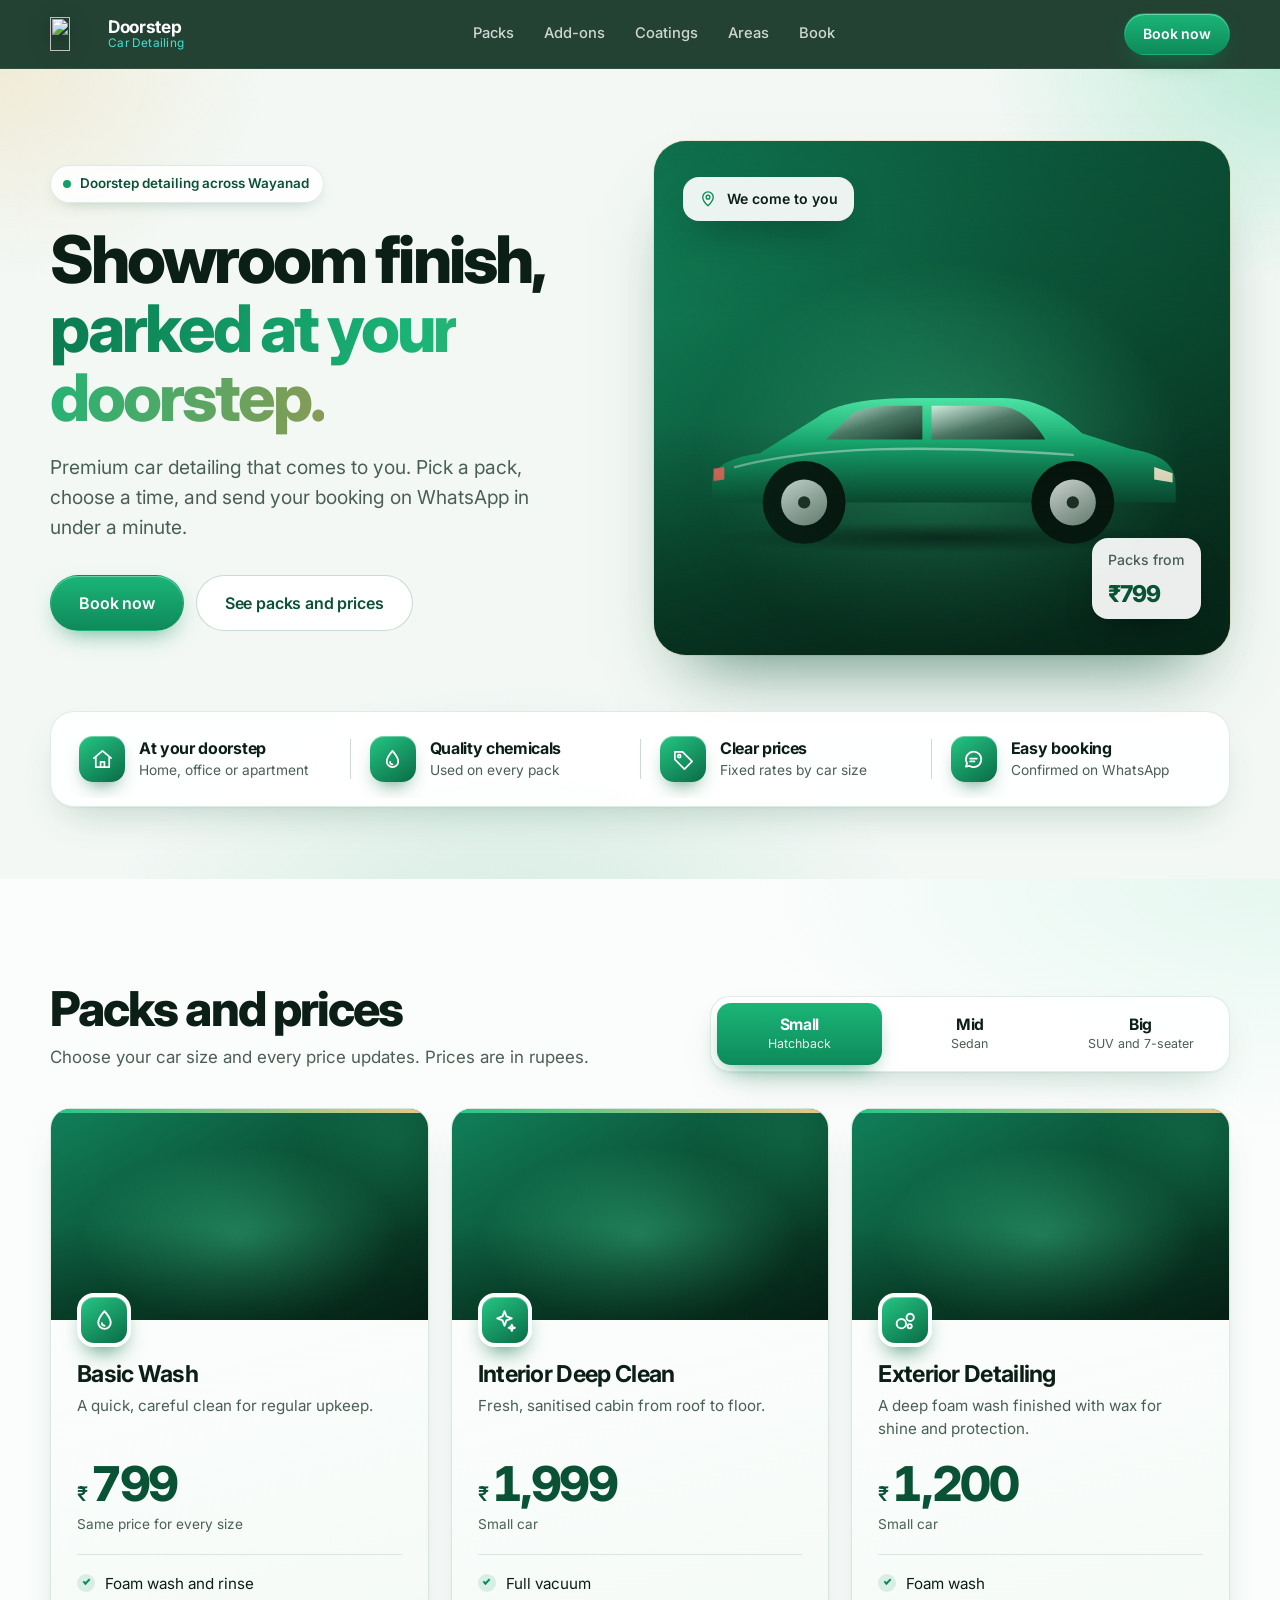
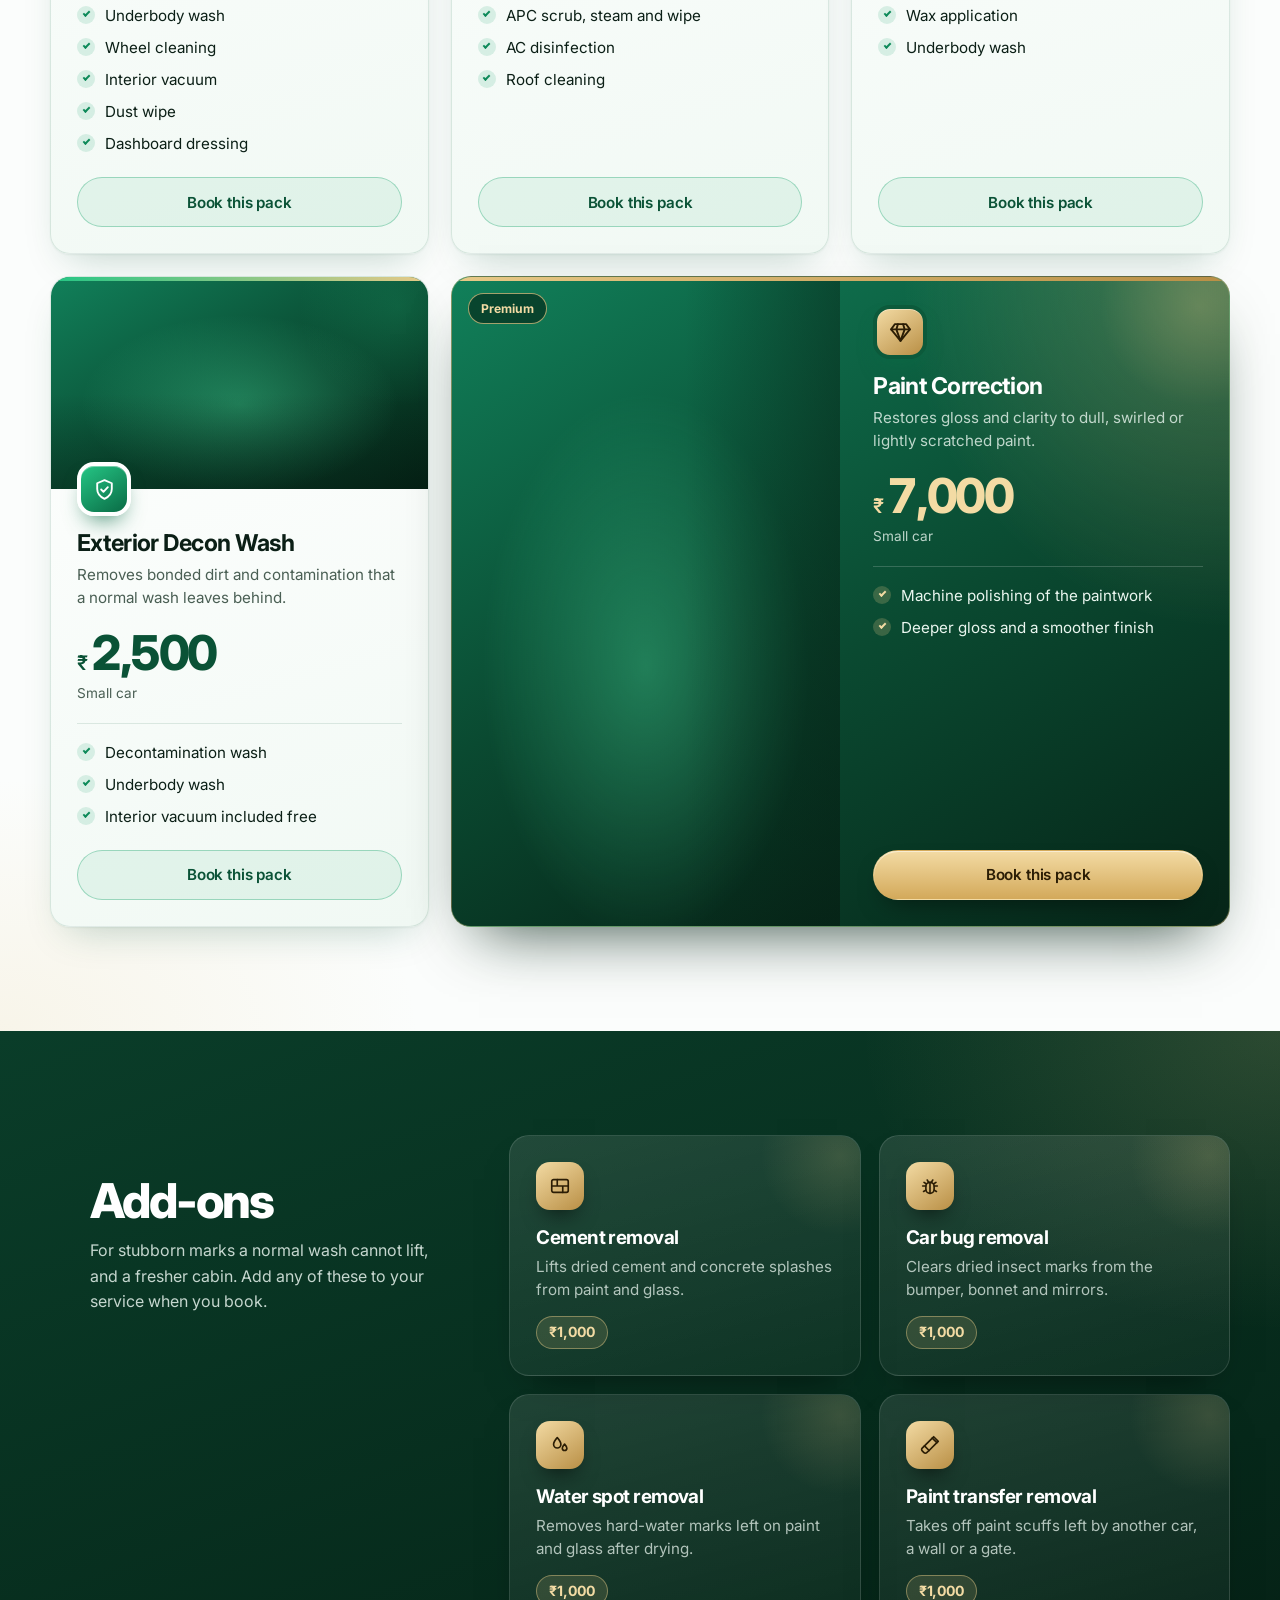
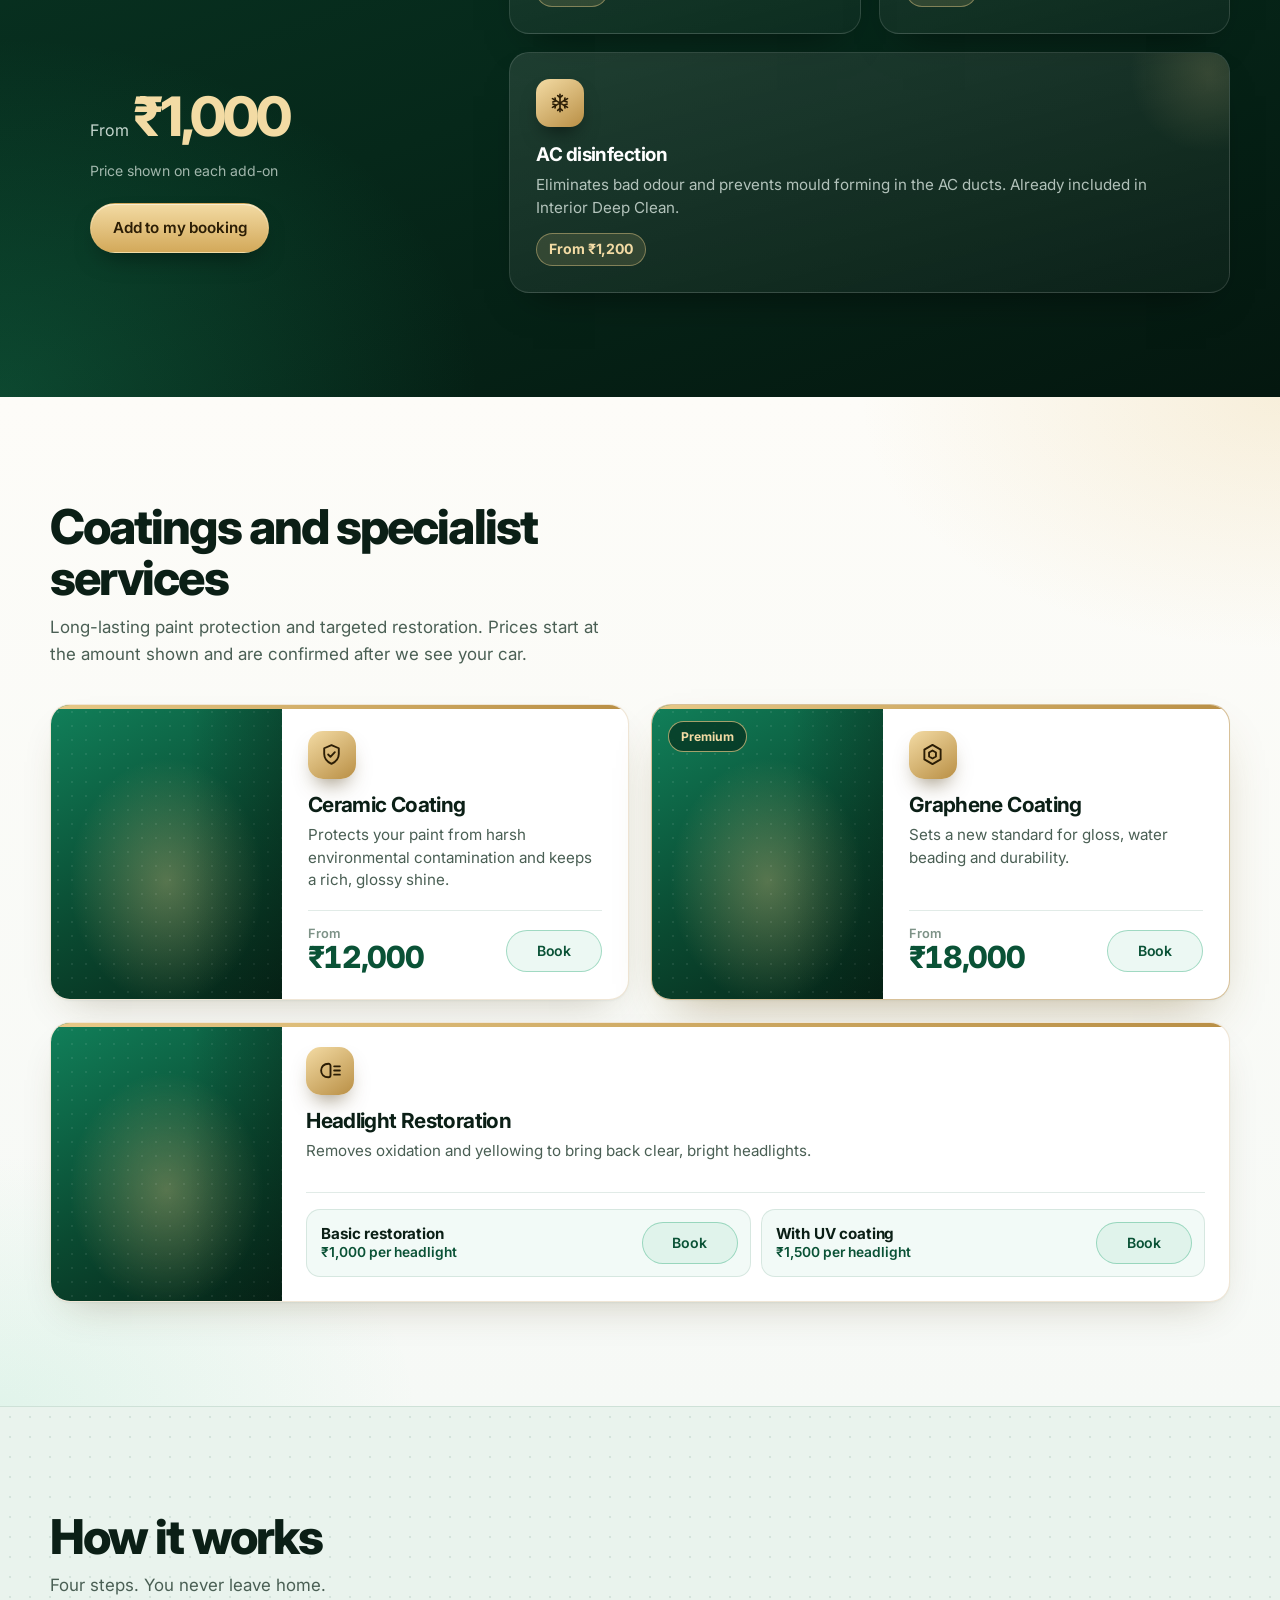
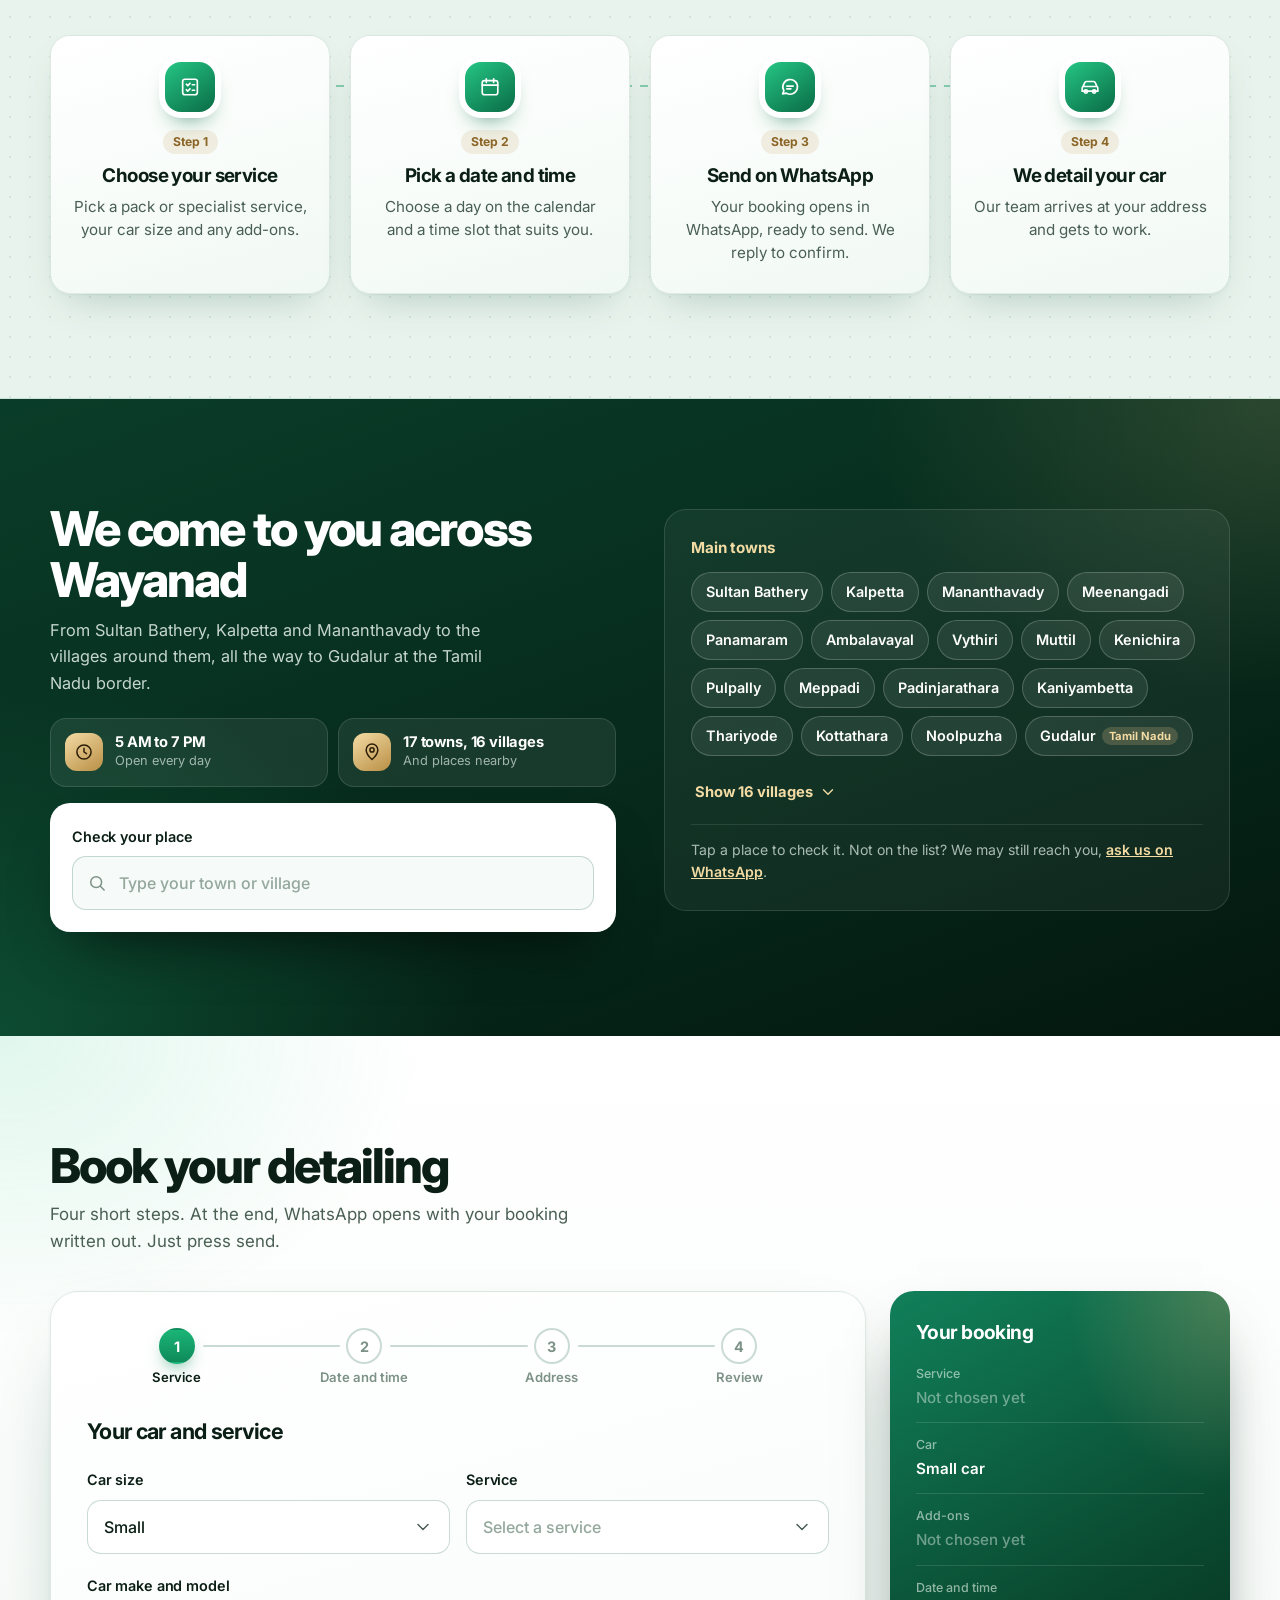
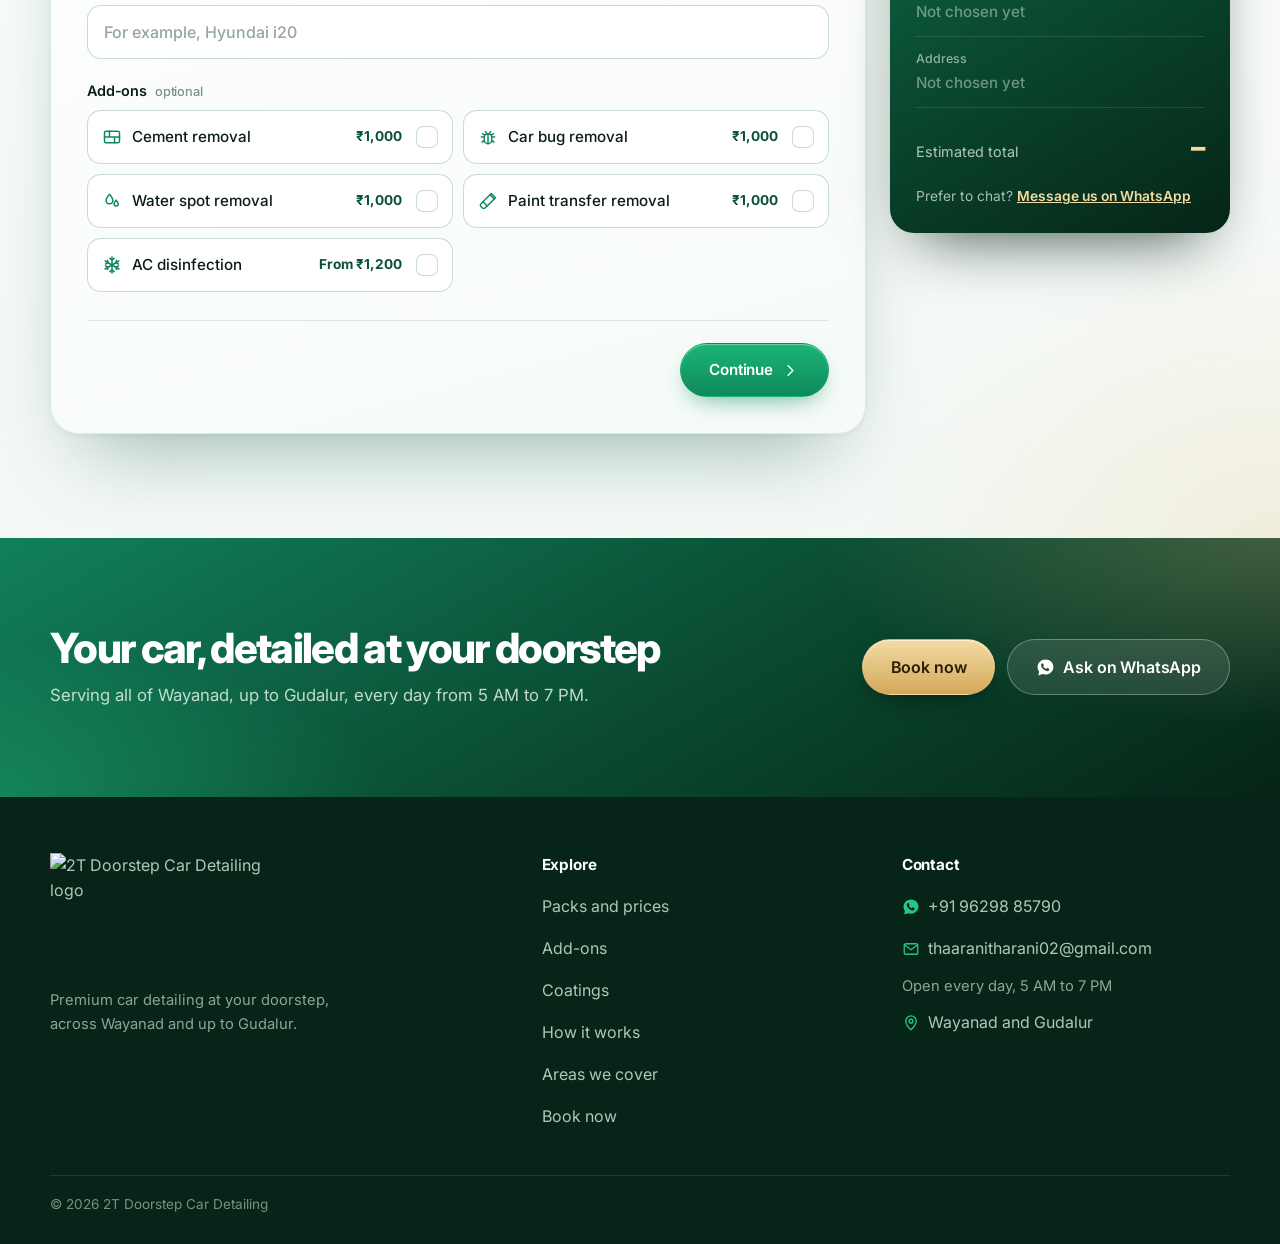
==== index.html @ 23edea4e "Add files via upload" ====
<!doctype html>
<html lang="en">
<head>
  <meta charset="utf-8">
  <meta name="viewport" content="width=device-width, initial-scale=1">
  <title>2T Doorstep Car Detailing | Doorstep car wash and detailing in Wayanad</title>
  <meta name="description" content="Car wash and detailing at your doorstep across Wayanad, from Sultan Bathery, Kalpetta and Mananthavady to Gudalur. Washes, interior and exterior detailing, paint correction, ceramic and graphene coating, headlight restoration and AC disinfection. Book on WhatsApp.">
  <meta name="theme-color" content="#06281a">
  <link rel="icon" href="favicon.ico" sizes="any">
  <link rel="icon" type="image/png" sizes="32x32" href="brand/favicon-32.png">
  <link rel="apple-touch-icon" href="brand/apple-touch-icon.png">
  <link rel="manifest" href="site.webmanifest">
  <link rel="preconnect" href="https://fonts.googleapis.com">
  <link rel="preconnect" href="https://fonts.gstatic.com" crossorigin>
  <link href="https://fonts.googleapis.com/css2?family=Inter:wght@400;500;600;700;800&display=swap" rel="stylesheet">
  <link rel="stylesheet" href="styles.css">
</head>
<body>

<!-- Icon sprite -->
<svg class="sprite" aria-hidden="true" focusable="false">
  <symbol id="i-home" viewBox="0 0 24 24"><path d="M3 10.5 12 3l9 7.5"/><path d="M5 9.5V20h14V9.5"/><path d="M10 20v-5.5h4V20"/></symbol>
  <symbol id="i-drop" viewBox="0 0 24 24"><path d="M12 3s-6 6.8-6 11a6 6 0 0 0 12 0c0-4.2-6-11-6-11Z"/><path d="M9.5 14.5a2.5 2.5 0 0 0 2.5 2.5"/></symbol>
  <symbol id="i-tag" viewBox="0 0 24 24"><path d="M3 12V4h8l10 10-8 8Z"/><circle cx="7.5" cy="8.5" r="1.5"/></symbol>
  <symbol id="i-chat" viewBox="0 0 24 24"><path d="M4 19.5 5.3 16A8 8 0 1 1 8 18.7Z"/><path d="M8.5 11h7M8.5 14h4.5"/></symbol>
  <symbol id="i-sparkle" viewBox="0 0 24 24"><path d="M12 3l1.9 5.1L19 10l-5.1 1.9L12 17l-1.9-5.1L5 10l5.1-1.9Z"/><path d="M19 16l.8 2.2L22 19l-2.2.8L19 22l-.8-2.2L16 19l2.2-.8Z"/></symbol>
  <symbol id="i-bubbles" viewBox="0 0 24 24"><circle cx="8" cy="15" r="4.5"/><circle cx="16.5" cy="9" r="3.5"/><circle cx="16" cy="17.5" r="2"/></symbol>
  <symbol id="i-shield" viewBox="0 0 24 24"><path d="M12 3l7 3v5.5c0 4.6-3 7.6-7 9.5-4-1.9-7-4.9-7-9.5V6Z"/><path d="M8.8 12l2.2 2.2 4.2-4.4"/></symbol>
  <symbol id="i-gem" viewBox="0 0 24 24"><path d="M6.5 4h11L21 9l-9 11L3 9Z"/><path d="M3 9h18M9.5 4L8 9l4 11M14.5 4L16 9l-4 11"/></symbol>
  <symbol id="i-bricks" viewBox="0 0 24 24"><rect x="3" y="5" width="18" height="14" rx="2"/><path d="M3 12h18M9 5v7M15 12v7"/></symbol>
  <symbol id="i-bug" viewBox="0 0 24 24"><rect x="7.5" y="8" width="9" height="12" rx="4.5"/><path d="M12 8v12M9 5.5l1.5 2.5M15 5.5 13.5 8M7.5 12H4M20 12h-3.5M7.5 16.5 5 18M16.5 16.5 19 18M7.8 9.5 5.5 8M16.2 9.5 18.5 8"/></symbol>
  <symbol id="i-spot" viewBox="0 0 24 24"><path d="M9 4s-4 4.5-4 7.3a4 4 0 0 0 8 0C13 8.5 9 4 9 4Z"/><path d="M17 11s-2.5 2.8-2.5 4.5a2.5 2.5 0 0 0 5 0c0-1.7-2.5-4.5-2.5-4.5Z"/></symbol>
  <symbol id="i-brush" viewBox="0 0 24 24"><path d="M14.5 4.5 19.5 9.5 11 18l-5-5Z"/><path d="M6 13l-2.5 2.5a2.1 2.1 0 0 0 0 3l1.9 1.9a2.1 2.1 0 0 0 3 0L11 18"/><path d="M14.5 4.5 16 3l5 5-1.5 1.5"/></symbol>
  <symbol id="i-list" viewBox="0 0 24 24"><rect x="4" y="3.5" width="16" height="17" rx="2.5"/><path d="M8 9l1.5 1.5L12 8M8 15l1.5 1.5L12 14M14.5 9.5H17M14.5 15.5H17"/></symbol>
  <symbol id="i-cal" viewBox="0 0 24 24"><rect x="3.5" y="5" width="17" height="15.5" rx="2.5"/><path d="M3.5 10h17M8 3v4M16 3v4"/></symbol>
  <symbol id="i-car" viewBox="0 0 24 24"><path d="M3.5 16.5v-3.2c0-.8.4-1.5 1-2l1.8-4A2 2 0 0 1 8.1 6h7.8a2 2 0 0 1 1.8 1.3l1.8 4c.6.5 1 1.2 1 2v3.2"/><path d="M3.5 16.5h17M5 11.5h14"/><circle cx="7.5" cy="17" r="1.8"/><circle cx="16.5" cy="17" r="1.8"/></symbol>
  <symbol id="i-pin" viewBox="0 0 24 24"><path d="M12 21s7-6.2 7-11.5A7 7 0 0 0 5 9.5C5 14.8 12 21 12 21Z"/><circle cx="12" cy="9.5" r="2.5"/></symbol>
  <symbol id="i-clock" viewBox="0 0 24 24"><circle cx="12" cy="12" r="8.5"/><path d="M12 7.5V12l3 2"/></symbol>
  <symbol id="i-check" viewBox="0 0 24 24"><path d="M5 12.5l4.2 4.2L19 7"/></symbol>
  <symbol id="i-chev" viewBox="0 0 24 24"><path d="M6 9l6 6 6-6"/></symbol>
  <symbol id="i-left" viewBox="0 0 24 24"><path d="M15 6l-6 6 6 6"/></symbol>
  <symbol id="i-right" viewBox="0 0 24 24"><path d="M9 6l6 6-6 6"/></symbol>
  <symbol id="i-locate" viewBox="0 0 24 24"><circle cx="12" cy="12" r="3"/><circle cx="12" cy="12" r="7.5"/><path d="M12 2v2.5M12 19.5V22M2 12h2.5M19.5 12H22"/></symbol>
  <symbol id="i-wa" viewBox="0 0 24 24"><path fill="currentColor" stroke="none" d="M12 2C6.5 2 2 6.3 2 11.6c0 2 .7 3.9 1.9 5.4L3 22l5.3-1.7c1.1.4 2.4.6 3.7.6 5.5 0 10-4.3 10-9.6S17.5 2 12 2Zm4.6 13.4c-.2.6-1.2 1.1-1.7 1.2-.5.1-1 .2-3.1-.7-2.6-1.1-4.300-3.700-4.400-3.900-.1-.2-1-1.400-1-2.700s.7-1.900.9-2.200c.2-.3.5-.3.7-.3h.5c.2 0 .4 0 .6.400l.8 1.800c.1.200.1.300 0 .500-.5.900-.9.900-.7 1.300.7 1.200 1.700 2.100 3.300 2.900.2.1.4.1.5-.1l.8-1c.2-.2.4-.2.6-.1l1.700.8c.2.1.4.2.5.3.1.1.1.6-.1 1.200Z"/></symbol>
  <symbol id="i-menu" viewBox="0 0 24 24"><path d="M4 7h16M4 12h16M4 17h16"/></symbol>
  <symbol id="i-close" viewBox="0 0 24 24"><path d="M6 6l12 12M18 6 6 18"/></symbol>
  <symbol id="i-hex" viewBox="0 0 24 24"><path d="M12 2.8 19.8 7.3v9.4L12 21.2 4.2 16.7V7.3Z"/><path d="M12 8.2 15.3 10.1v3.8L12 15.8 8.7 13.9v-3.8Z"/></symbol>
  <symbol id="i-light" viewBox="0 0 24 24"><path d="M10 5.5C5.5 5.5 3 8.5 3 12s2.5 6.5 7 6.5c1.2 0 2-.8 2-2v-9c0-1.2-.8-2-2-2Z"/><path d="M15.5 8h5.5M15.5 12h5.5M15.5 16h5.5"/></symbol>
  <symbol id="i-snow" viewBox="0 0 24 24"><path d="M12 2.5v19M3.8 7.2l16.4 9.6M3.8 16.8l16.4-9.6"/><path d="M9.5 4 12 6.2 14.5 4M9.5 20 12 17.8 14.5 20M4.2 10.8l3-1.1-.6-3.1M19.8 13.2l-3 1.1.6 3.1M4.2 13.2l3 1.1-.6 3.1M19.8 10.8l-3-1.1.6-3.1"/></symbol>
  <symbol id="i-search" viewBox="0 0 24 24"><circle cx="11" cy="11" r="6.5"/><path d="m16 16 4.5 4.5"/></symbol>
  <symbol id="i-mail" viewBox="0 0 24 24"><rect x="3" y="5" width="18" height="14" rx="2.5"/><path d="m4 7 8 6 8-6"/></symbol>
</svg>

<header class="site-header" id="top">
  <div class="wrap header-inner">
    <a class="brand" href="#top" aria-label="2T Doorstep Car Detailing, home">
      <img class="brand-mark" src="brand/mark-2t-120.png" alt="" width="166" height="120">
      <span class="brand-text">
        <span class="brand-name">Doorstep</span>
        <span class="brand-sub">Car Detailing</span>
      </span>
    </a>
    <nav class="nav" aria-label="Main">
      <a href="#packs">Packs</a>
      <a href="#addons">Add-ons</a>
      <a href="#specialist">Coatings</a>
      <a href="#areas">Areas</a>
      <a href="#book">Book</a>
    </nav>
    <div class="header-actions">
      <a class="btn btn-primary btn-sm header-cta" href="#book">Book now</a>
      <button type="button" class="menu-btn" id="menuBtn" aria-expanded="false" aria-controls="mobileMenu" aria-label="Open menu">
        <svg class="ic ic-open"><use href="#i-menu"/></svg>
        <svg class="ic ic-close"><use href="#i-close"/></svg>
      </button>
    </div>
  </div>
  <div class="mobile-menu" id="mobileMenu" hidden>
    <nav class="wrap mobile-nav" aria-label="Mobile">
      <a href="#packs"><svg class="ic"><use href="#i-tag"/></svg>Packs and prices<svg class="ic chev"><use href="#i-right"/></svg></a>
      <a href="#addons"><svg class="ic"><use href="#i-sparkle"/></svg>Add-ons<svg class="ic chev"><use href="#i-right"/></svg></a>
      <a href="#specialist"><svg class="ic"><use href="#i-shield"/></svg>Coatings and specialist services<svg class="ic chev"><use href="#i-right"/></svg></a>
      <a href="#how"><svg class="ic"><use href="#i-list"/></svg>How it works<svg class="ic chev"><use href="#i-right"/></svg></a>
      <a href="#areas"><svg class="ic"><use href="#i-pin"/></svg>Areas we cover<svg class="ic chev"><use href="#i-right"/></svg></a>
      <a href="#book"><svg class="ic"><use href="#i-cal"/></svg>Book a service<svg class="ic chev"><use href="#i-right"/></svg></a>
      <div class="mobile-menu-actions">
        <a class="btn btn-primary btn-lg" href="#book">Book now</a>
        <a class="btn btn-soft btn-lg js-wa-chat" href="#"><svg class="ic"><use href="#i-wa"/></svg>Chat on WhatsApp</a>
        <a class="menu-mail" href="mailto:thaaranitharani02@gmail.com"><svg class="ic"><use href="#i-mail"/></svg>thaaranitharani02@gmail.com</a>
      </div>
    </nav>
  </div>
</header>

<main>

  <!-- HERO -->
  <section class="hero">
    <div class="hero-glow" aria-hidden="true"></div>
    <div class="wrap hero-grid">
      <div class="hero-copy">
        <p class="pill"><span class="pill-dot"></span>Doorstep detailing across Wayanad</p>
        <h1>Showroom finish, <span class="grad-text">parked at your doorstep.</span></h1>
        <p class="lead">Premium car detailing that comes to you. Pick a pack, choose a time, and send your booking on WhatsApp in under a minute.</p>
        <div class="hero-actions">
          <a class="btn btn-primary btn-lg" href="#book">Book now</a>
          <a class="btn btn-soft btn-lg" href="#packs">See packs and prices</a>
        </div>
      </div>

      <figure class="hero-media">
        <!-- Replace with the client's own photo when available: save it as images/hero.jpg and change src -->
        <svg class="hero-fallback" viewBox="0 0 660 300" aria-hidden="true" focusable="false">
          <defs>
            <linearGradient id="fbBody" x1="0" y1="0" x2="0" y2="1"><stop offset="0" stop-color="#4be3a3"/><stop offset=".45" stop-color="#16a86e"/><stop offset="1" stop-color="#0a5236"/></linearGradient>
            <linearGradient id="fbGlass" x1="0" y1="0" x2="1" y2="1"><stop offset="0" stop-color="#cfeadd"/><stop offset=".5" stop-color="#4d7765"/><stop offset="1" stop-color="#17372a"/></linearGradient>
            <linearGradient id="fbRim" x1="0" y1="0" x2="1" y2="1"><stop offset="0" stop-color="#f4f7f5"/><stop offset="1" stop-color="#8fa398"/></linearGradient>
            <radialGradient id="fbShadow" cx=".5" cy=".5" r=".5"><stop offset="0" stop-color="#000" stop-opacity=".55"/><stop offset="1" stop-color="#000" stop-opacity="0"/></radialGradient>
          </defs>
          <ellipse cx="332" cy="268" rx="300" ry="20" fill="url(#fbShadow)"/>
          <path d="M30 196C30 176 52 164 92 158L166 112C188 94 230 86 292 86L408 86C450 86 482 104 512 132L574 152C622 160 634 176 634 200L634 222L30 222Z" fill="url(#fbBody)"/>
          <path d="M178 140L214 106C226 98 246 96 276 96L304 96L304 140Z" fill="url(#fbGlass)"/>
          <path d="M316 96L400 96C426 97 446 110 464 140L316 140Z" fill="url(#fbGlass)"/>
          <path d="M60 176C160 150 300 146 500 160" stroke="#fff" stroke-opacity=".45" stroke-width="3" fill="none" stroke-linecap="round"/>
          <path d="M606 176L630 184L630 196L606 192Z" fill="#fff6d6"/><path d="M32 178L46 176L46 192L32 194Z" fill="#ff6b5e"/>
          <circle cx="150" cy="222" r="54" fill="#06110c"/><circle cx="150" cy="222" r="30" fill="url(#fbRim)"/><circle cx="150" cy="222" r="8" fill="#243229"/>
          <circle cx="500" cy="222" r="54" fill="#06110c"/><circle cx="500" cy="222" r="30" fill="url(#fbRim)"/><circle cx="500" cy="222" r="8" fill="#243229"/>
        </svg>
        <img class="hero-img"
             src="https://images.unsplash.com/photo-1608506375591-b90e1f955e4b?auto=format&fit=crop&w=1400&q=80"
             alt="Foam being sprayed onto a car during a wash"
             width="1400" height="1250" fetchpriority="high"
             onerror="this.remove()">
        <div class="hero-shade" aria-hidden="true"></div>
        <div class="float-chip chip-a" aria-hidden="true">
          <svg class="ic"><use href="#i-pin"/></svg>
          <span>We come to you</span>
        </div>
        <div class="float-chip chip-b" aria-hidden="true">
          <span class="chip-small">Packs from</span>
          <strong>₹799</strong>
        </div>
      </figure>
    </div>

    <!-- Trust bar -->
    <div class="wrap">
      <ul class="trust" aria-label="Why choose 2T Doorstep">
        <li><span class="trust-ic"><svg class="ic"><use href="#i-home"/></svg></span><div class="trust-text"><strong>At your doorstep</strong><p>Home, office or apartment</p></div></li>
        <li><span class="trust-ic"><svg class="ic"><use href="#i-drop"/></svg></span><div class="trust-text"><strong>Quality chemicals</strong><p>Used on every pack</p></div></li>
        <li><span class="trust-ic"><svg class="ic"><use href="#i-tag"/></svg></span><div class="trust-text"><strong>Clear prices</strong><p>Fixed rates by car size</p></div></li>
        <li><span class="trust-ic"><svg class="ic"><use href="#i-chat"/></svg></span><div class="trust-text"><strong>Easy booking</strong><p>Confirmed on WhatsApp</p></div></li>
      </ul>
    </div>
  </section>

  <!-- PACKS -->
  <section class="section section-packs" id="packs">
    <div class="wrap">
      <div class="section-head reveal">
        <div>
          <h2>Packs and prices</h2>
          <p class="muted">Choose your car size and every price updates. Prices are in rupees.</p>
        </div>
        <div class="size-picker" role="radiogroup" aria-label="Car size">
          <button class="size-btn is-active" role="radio" aria-checked="true" data-size="small" type="button">
            <span class="size-name">Small</span><span class="size-hint" data-hint="small">Hatchback</span>
          </button>
          <button class="size-btn" role="radio" aria-checked="false" data-size="mid" type="button">
            <span class="size-name">Mid</span><span class="size-hint" data-hint="mid">Sedan</span>
          </button>
          <button class="size-btn" role="radio" aria-checked="false" data-size="big" type="button">
            <span class="size-name">Big</span><span class="size-hint" data-hint="big">SUV and 7-seater</span>
          </button>
        </div>
      </div>

      <div class="pack-grid">

        <article class="pack reveal" data-pack="Basic Wash" data-icon="i-drop"
                 data-small="799" data-mid="799" data-big="799">
          <figure class="pack-media"><img src="https://images.unsplash.com/photo-1769641156615-5d561513b3fa?auto=format&fit=crop&w=900&h=560&q=75" alt="A car being washed with soap and water" width="900" height="560" loading="lazy" onerror="this.parentNode.classList.add('no-img');this.remove()"></figure>
          <span class="pack-icon"><svg class="ic"><use href="#i-drop"/></svg></span>
          <h3>Basic Wash</h3>
          <p class="pack-desc">A quick, careful clean for regular upkeep.</p>
          <p class="price"><span class="rs">₹</span><span class="amt">799</span></p>
          <p class="price-note">Same price for every size</p>
          <ul class="ticks">
            <li>Foam wash and rinse</li>
            <li>Underbody wash</li>
            <li>Wheel cleaning</li>
            <li>Interior vacuum</li>
            <li>Dust wipe</li>
            <li>Dashboard dressing</li>
          </ul>
          <button class="btn btn-outline js-book-pack" type="button">Book this pack</button>
        </article>

        <article class="pack reveal" data-pack="Interior Deep Clean" data-icon="i-sparkle"
                 data-small="1,999" data-mid="2,500" data-big="3,000">
          <figure class="pack-media"><img src="https://images.unsplash.com/photo-1746079074447-73c1bc30bf70?auto=format&fit=crop&w=900&h=560&q=75" alt="A car interior being steam cleaned" width="900" height="560" loading="lazy" onerror="this.parentNode.classList.add('no-img');this.remove()"></figure>
          <span class="pack-icon"><svg class="ic"><use href="#i-sparkle"/></svg></span>
          <h3>Interior Deep Clean</h3>
          <p class="pack-desc">Fresh, sanitised cabin from roof to floor.</p>
          <p class="price"><span class="rs">₹</span><span class="amt">1,999</span></p>
          <p class="price-note js-size-note">Small car</p>
          <ul class="ticks">
            <li>Full vacuum</li>
            <li>APC scrub, steam and wipe</li>
            <li>AC disinfection</li>
            <li>Roof cleaning</li>
          </ul>
          <button class="btn btn-outline js-book-pack" type="button">Book this pack</button>
        </article>

        <article class="pack reveal" data-pack="Exterior Detailing" data-icon="i-bubbles"
                 data-small="1,200" data-mid="1,500" data-big="1,800">
          <figure class="pack-media"><img src="https://images.unsplash.com/photo-1633014041037-f5446fb4ce99?auto=format&fit=crop&w=900&h=560&q=75" alt="A car covered in foam during a wash" width="900" height="560" loading="lazy" onerror="this.parentNode.classList.add('no-img');this.remove()"></figure>
          <span class="pack-icon"><svg class="ic"><use href="#i-bubbles"/></svg></span>
          <h3>Exterior Detailing</h3>
          <p class="pack-desc">A deep foam wash finished with wax for shine and protection.</p>
          <p class="price"><span class="rs">₹</span><span class="amt">1,200</span></p>
          <p class="price-note js-size-note">Small car</p>
          <ul class="ticks">
            <li>Foam wash</li>
            <li>Wax application</li>
            <li>Underbody wash</li>
          </ul>
          <button class="btn btn-outline js-book-pack" type="button">Book this pack</button>
        </article>

        <article class="pack reveal" data-pack="Exterior Decon Wash" data-icon="i-shield"
                 data-small="2,500" data-mid="2,750" data-big="3,000">
          <figure class="pack-media"><img src="https://images.unsplash.com/photo-1762933855598-273a51b47649?auto=format&fit=crop&w=900&h=560&q=75" alt="A dark car being washed with foam and water" width="900" height="560" loading="lazy" onerror="this.parentNode.classList.add('no-img');this.remove()"></figure>
          <span class="pack-icon"><svg class="ic"><use href="#i-shield"/></svg></span>
          <h3>Exterior Decon Wash</h3>
          <p class="pack-desc">Removes bonded dirt and contamination that a normal wash leaves behind.</p>
          <p class="price"><span class="rs">₹</span><span class="amt">2,500</span></p>
          <p class="price-note js-size-note">Small car</p>
          <ul class="ticks">
            <li>Decontamination wash</li>
            <li>Underbody wash</li>
            <li>Interior vacuum included free</li>
          </ul>
          <button class="btn btn-outline js-book-pack" type="button">Book this pack</button>
        </article>

        <article class="pack pack-feature reveal" data-pack="Paint Correction" data-icon="i-gem"
                 data-small="7,000" data-mid="8,500" data-big="10,000">
          <figure class="pack-media"><img src="https://images.unsplash.com/photo-1746079074371-e28f14c76e37?auto=format&fit=crop&w=900&h=560&q=75" alt="Car paintwork being polished by hand" width="900" height="560" loading="lazy" onerror="this.parentNode.classList.add('no-img');this.remove()"></figure>
          <span class="badge">Premium</span>
          <span class="pack-icon"><svg class="ic"><use href="#i-gem"/></svg></span>
          <h3>Paint Correction</h3>
          <p class="pack-desc">Restores gloss and clarity to dull, swirled or lightly scratched paint.</p>
          <p class="price"><span class="rs">₹</span><span class="amt">7,000</span></p>
          <p class="price-note js-size-note">Small car</p>
          <ul class="ticks">
            <li>Machine polishing of the paintwork</li>
            <li>Deeper gloss and a smoother finish</li>
          </ul>
          <button class="btn btn-gold js-book-pack" type="button">Book this pack</button>
        </article>

      </div>
    </div>
  </section>

  <!-- ADD-ONS -->
  <section class="section section-dark" id="addons">
    <div class="wrap addons-layout">
      <div class="addon-intro reveal">
        <h2>Add-ons</h2>
        <p>For stubborn marks a normal wash cannot lift, and a fresher cabin. Add any of these to your service when you book.</p>
        <p class="addon-intro-price">From <span>₹1,000</span></p>
        <p class="addon-intro-note">Price shown on each add-on</p>
        <a class="btn btn-gold" href="#book">Add to my booking</a>
      </div>

      <ul class="addon-grid">
        <li class="addon reveal">
          <span class="addon-ic"><svg class="ic"><use href="#i-bricks"/></svg></span>
          <h3>Cement removal</h3>
          <p>Lifts dried cement and concrete splashes from paint and glass.</p>
          <span class="addon-price">₹1,000</span>
        </li>
        <li class="addon reveal">
          <span class="addon-ic"><svg class="ic"><use href="#i-bug"/></svg></span>
          <h3>Car bug removal</h3>
          <p>Clears dried insect marks from the bumper, bonnet and mirrors.</p>
          <span class="addon-price">₹1,000</span>
        </li>
        <li class="addon reveal">
          <span class="addon-ic"><svg class="ic"><use href="#i-spot"/></svg></span>
          <h3>Water spot removal</h3>
          <p>Removes hard-water marks left on paint and glass after drying.</p>
          <span class="addon-price">₹1,000</span>
        </li>
        <li class="addon reveal">
          <span class="addon-ic"><svg class="ic"><use href="#i-brush"/></svg></span>
          <h3>Paint transfer removal</h3>
          <p>Takes off paint scuffs left by another car, a wall or a gate.</p>
          <span class="addon-price">₹1,000</span>
        </li>
        <li class="addon addon-wide reveal">
          <span class="addon-ic"><svg class="ic"><use href="#i-snow"/></svg></span>
          <h3>AC disinfection</h3>
          <p>Eliminates bad odour and prevents mould forming in the AC ducts. Already included in Interior Deep Clean.</p>
          <span class="addon-price">From ₹1,200</span>
        </li>
      </ul>
    </div>
  </section>

  <!-- SPECIALIST SERVICES -->
  <section class="section section-special" id="specialist">
    <div class="wrap">
      <div class="section-head reveal">
        <div>
          <h2>Coatings and specialist services</h2>
          <p class="muted">Long-lasting paint protection and targeted restoration. Prices start at the amount shown and are confirmed after we see your car.</p>
        </div>
      </div>
      <div class="svc-grid">
        <article class="svc reveal">
          <figure class="svc-media"><img src="https://images.unsplash.com/photo-1761934657948-708146148588?auto=format&fit=crop&w=900&h=560&q=75" alt="A microfiber towel on freshly coated glossy car paint" width="900" height="560" loading="lazy" onerror="this.parentNode.classList.add('no-img');this.remove()"></figure>
          <div class="svc-body">
            <span class="svc-icon"><svg class="ic"><use href="#i-shield"/></svg></span>
            <h3>Ceramic Coating</h3>
            <p class="svc-desc">Protects your paint from harsh environmental contamination and keeps a rich, glossy shine.</p>
            <div class="svc-foot">
              <p class="svc-price"><span class="svc-from">From</span><span class="svc-amt">₹12,000</span></p>
              <button type="button" class="btn btn-outline btn-sm js-book-service" data-service="Ceramic Coating" data-price="12000" data-from="1" data-icon="i-shield">Book</button>
            </div>
          </div>
        </article>
        <article class="svc svc-premium reveal">
          <span class="badge">Premium</span>
          <figure class="svc-media"><img src="https://images.unsplash.com/photo-1745588183437-7d4c3f0f0fe2?auto=format&fit=crop&w=900&h=560&q=75" alt="Water beading on a glossy blue car bonnet" width="900" height="560" loading="lazy" onerror="this.parentNode.classList.add('no-img');this.remove()"></figure>
          <div class="svc-body">
            <span class="svc-icon"><svg class="ic"><use href="#i-hex"/></svg></span>
            <h3>Graphene Coating</h3>
            <p class="svc-desc">Sets a new standard for gloss, water beading and durability.</p>
            <div class="svc-foot">
              <p class="svc-price"><span class="svc-from">From</span><span class="svc-amt">₹18,000</span></p>
              <button type="button" class="btn btn-outline btn-sm js-book-service" data-service="Graphene Coating" data-price="18000" data-from="1" data-icon="i-hex">Book</button>
            </div>
          </div>
        </article>
        <article class="svc svc-wide reveal">
          <figure class="svc-media"><img src="https://images.unsplash.com/photo-1758804023315-b6c8af376be5?auto=format&fit=crop&w=900&h=560&q=75" alt="Close-up of a car headlight" width="900" height="560" loading="lazy" onerror="this.parentNode.classList.add('no-img');this.remove()"></figure>
          <div class="svc-body">
            <span class="svc-icon"><svg class="ic"><use href="#i-light"/></svg></span>
            <h3>Headlight Restoration</h3>
            <p class="svc-desc">Removes oxidation and yellowing to bring back clear, bright headlights.</p>
            <ul class="tiers">
              <li>
                <div class="tier-text"><strong>Basic restoration</strong><span>₹1,000 per headlight</span></div>
                <button type="button" class="btn btn-outline btn-sm js-book-service" data-service="Headlight Restoration (Basic)" data-price="1000" data-per="headlight" data-icon="i-light" aria-label="Book basic headlight restoration">Book</button>
              </li>
              <li>
                <div class="tier-text"><strong>With UV coating</strong><span>₹1,500 per headlight</span></div>
                <button type="button" class="btn btn-outline btn-sm js-book-service" data-service="Headlight Restoration with UV Coating" data-price="1500" data-per="headlight" data-icon="i-light" aria-label="Book headlight restoration with UV coating">Book</button>
              </li>
            </ul>
          </div>
        </article>
      </div>
    </div>
  </section>

  <!-- HOW IT WORKS -->
  <section class="section section-how" id="how">
    <div class="wrap">
      <div class="section-head reveal">
        <div>
          <h2>How it works</h2>
          <p class="muted">Four steps. You never leave home.</p>
        </div>
      </div>
      <ol class="steps">
        <li class="step reveal">
          <span class="step-ic"><svg class="ic"><use href="#i-list"/></svg></span>
          <span class="step-num">Step 1</span>
          <h3>Choose your service</h3>
          <p>Pick a pack or specialist service, your car size and any add-ons.</p>
        </li>
        <li class="step reveal">
          <span class="step-ic"><svg class="ic"><use href="#i-cal"/></svg></span>
          <span class="step-num">Step 2</span>
          <h3>Pick a date and time</h3>
          <p>Choose a day on the calendar and a time slot that suits you.</p>
        </li>
        <li class="step reveal">
          <span class="step-ic"><svg class="ic"><use href="#i-chat"/></svg></span>
          <span class="step-num">Step 3</span>
          <h3>Send on WhatsApp</h3>
          <p>Your booking opens in WhatsApp, ready to send. We reply to confirm.</p>
        </li>
        <li class="step reveal">
          <span class="step-ic"><svg class="ic"><use href="#i-car"/></svg></span>
          <span class="step-num">Step 4</span>
          <h3>We detail your car</h3>
          <p>Our team arrives at your address and gets to work.</p>
        </li>
      </ol>
    </div>
  </section>

  <!-- SERVICE AREA -->
  <section class="section section-dark section-area" id="areas">
    <div class="wrap area-grid">
      <div class="area-intro reveal">
        <h2>We come to you across Wayanad</h2>
        <p class="area-lead">From Sultan Bathery, Kalpetta and Mananthavady to the villages around them, all the way to Gudalur at the Tamil Nadu border.</p>
        <ul class="area-facts">
          <li><span class="area-fact-ic"><svg class="ic"><use href="#i-clock"/></svg></span><div><strong>5 AM to 7 PM</strong><span>Open every day</span></div></li>
          <li><span class="area-fact-ic"><svg class="ic"><use href="#i-pin"/></svg></span><div><strong>17 towns, 16 villages</strong><span>And places nearby</span></div></li>
        </ul>
        <div class="area-check" id="areaCheck">
          <label class="label" for="areaInput">Check your place</label>
          <div class="area-search">
            <svg class="ic"><use href="#i-search"/></svg>
            <input id="areaInput" type="text" autocomplete="off" spellcheck="false" placeholder="Type your town or village" aria-describedby="areaResult">
          </div>
          <ul class="area-suggest" id="areaSuggest" aria-label="Matching places" hidden></ul>
          <div class="area-result" id="areaResult" aria-live="polite"></div>
        </div>
      </div>

      <div class="area-list reveal">
        <h3>Main towns</h3>
        <ul class="place-chips" aria-label="Main towns we cover">
          <li><button type="button" class="place" data-kind="Town" data-aka="bathery,sulthan bathery,sulthanbathery,sultanbathery,sbt,s bathery">Sultan Bathery</button></li>
          <li><button type="button" class="place" data-kind="Town" data-aka="kalpatta,kalpeta,kalpetta town">Kalpetta</button></li>
          <li><button type="button" class="place" data-kind="Town" data-aka="mananthavadi,manathavady,mananthawady,mndy">Mananthavady</button></li>
          <li><button type="button" class="place" data-kind="Town" data-aka="meenagadi,minangadi">Meenangadi</button></li>
          <li><button type="button" class="place" data-kind="Town" data-aka="panamarum,panamarm">Panamaram</button></li>
          <li><button type="button" class="place" data-kind="Town" data-aka="ambalavayal,ambalavyal,ambalavayil">Ambalavayal</button></li>
          <li><button type="button" class="place" data-kind="Town" data-aka="vythri,vythri,vaithiri">Vythiri</button></li>
          <li><button type="button" class="place" data-kind="Town" data-aka="muttil,mutil">Muttil</button></li>
          <li><button type="button" class="place" data-kind="Town" data-aka="kenichera,kenichira,keni">Kenichira</button></li>
          <li><button type="button" class="place" data-kind="Town" data-aka="pulpalli,pulpalli,pulpally town">Pulpally</button></li>
          <li><button type="button" class="place" data-kind="Town" data-aka="meppady,mepadi">Meppadi</button></li>
          <li><button type="button" class="place" data-kind="Town" data-aka="padinjarethara,padinjaratharra,padinharathara">Padinjarathara</button></li>
          <li><button type="button" class="place" data-kind="Town" data-aka="kaniyambeta,kaniambetta">Kaniyambetta</button></li>
          <li><button type="button" class="place" data-kind="Town" data-aka="thariyod,tharyode">Thariyode</button></li>
          <li><button type="button" class="place" data-kind="Town" data-aka="kottathra,kottathara">Kottathara</button></li>
          <li><button type="button" class="place" data-kind="Town" data-aka="noolpuza,nulpuzha">Noolpuzha</button></li>
          <li><button type="button" class="place" data-kind="Town" data-aka="gudaloor,gudalur tamil nadu,gudalur tn,gudalure">Gudalur<span class="place-tag">Tamil Nadu</span></button></li>
        </ul>
        <div class="villages" id="villages" hidden>
          <h3>Villages</h3>
          <ul class="place-chips place-chips-soft" aria-label="Villages we cover">
          <li><button type="button" class="place" data-kind="Village" data-aka="">Kuppadi</button></li>
          <li><button type="button" class="place" data-kind="Village" data-aka="poothady">Poothadi</button></li>
          <li><button type="button" class="place" data-kind="Village" data-aka="nadavayil">Nadavayal</button></li>
          <li><button type="button" class="place" data-kind="Village" data-aka="vellamuda">Vellamunda</button></li>
          <li><button type="button" class="place" data-kind="Village" data-aka="thirunelli,tirunelly">Thirunelly</button></li>
          <li><button type="button" class="place" data-kind="Village" data-aka="thavinjhal">Thavinjal</button></li>
          <li><button type="button" class="place" data-kind="Village" data-aka="edavakka">Edavaka</button></li>
          <li><button type="button" class="place" data-kind="Village" data-aka="">Periya</button></li>
          <li><button type="button" class="place" data-kind="Village" data-aka="thondarnad,thondernadu">Thondernad</button></li>
          <li><button type="button" class="place" data-kind="Village" data-aka="padichera">Padichira</button></li>
          <li><button type="button" class="place" data-kind="Village" data-aka="">Irulam</button></li>
          <li><button type="button" class="place" data-kind="Village" data-aka="pozhuthena">Pozhuthana</button></li>
          <li><button type="button" class="place" data-kind="Village" data-aka="achooranum">Achooranam</button></li>
          <li><button type="button" class="place" data-kind="Village" data-aka="lakidi">Lakkidi</button></li>
          <li><button type="button" class="place" data-kind="Village" data-aka="kunnathidavakka">Kunnathidavaka</button></li>
          <li><button type="button" class="place" data-kind="Village" data-aka="vaduvanjal">Vaduvanchal</button></li>
          </ul>
        </div>
        <button type="button" class="villages-toggle" id="villagesToggle" aria-expanded="false" aria-controls="villages">
          <span>Show 16 villages</span><svg class="ic"><use href="#i-chev"/></svg>
        </button>
        <p class="area-note">Tap a place to check it. Not on the list? We may still reach you, <a class="js-wa-chat" href="#">ask us on WhatsApp</a>.</p>
      </div>
    </div>
  </section>

  <!-- BOOKING -->
  <section class="section section-book" id="book">
    <div class="wrap">
      <div class="section-head reveal">
        <div>
          <h2>Book your detailing</h2>
          <p class="muted">Four short steps. At the end, WhatsApp opens with your booking written out. Just press send.</p>
        </div>
      </div>

      <div class="book-grid">

        <form class="wizard" id="wizard" novalidate>
          <ol class="progress" aria-label="Booking steps">
            <li><button type="button" class="progress-step is-current" data-go="1" aria-current="step"><span class="progress-dot">1</span><span class="progress-label">Service</span></button></li>
            <li><button type="button" class="progress-step" data-go="2" disabled><span class="progress-dot">2</span><span class="progress-label">Date and time</span></button></li>
            <li><button type="button" class="progress-step" data-go="3" disabled><span class="progress-dot">3</span><span class="progress-label">Address</span></button></li>
            <li><button type="button" class="progress-step" data-go="4" disabled><span class="progress-dot">4</span><span class="progress-label">Review</span></button></li>
          </ol>

          <!-- STEP 1 -->
          <fieldset class="panel" data-step="1">
            <legend class="panel-title" tabindex="-1">Your car and service</legend>

            <div class="row">
              <div class="field">
                <span class="label" id="size-label">Car size</span>
                <div class="cselect" id="sizeSelect" data-placeholder="Select size">
                  <button type="button" class="cselect-btn" aria-haspopup="listbox" aria-expanded="false" aria-labelledby="size-label sizeSelect-val">
                    <span class="cselect-val" id="sizeSelect-val">Small</span>
                    <svg class="ic cselect-chev"><use href="#i-chev"/></svg>
                  </button>
                  <ul class="cselect-list" role="listbox" tabindex="-1" aria-labelledby="size-label" hidden></ul>
                </div>
              </div>

              <div class="field">
                <span class="label" id="pack-label">Service</span>
                <div class="cselect" id="packSelect" data-placeholder="Select a service">
                  <button type="button" class="cselect-btn" aria-haspopup="listbox" aria-expanded="false" aria-labelledby="pack-label packSelect-val" aria-describedby="err-pack">
                    <span class="cselect-val is-placeholder" id="packSelect-val">Select a service</span>
                    <svg class="ic cselect-chev"><use href="#i-chev"/></svg>
                  </button>
                  <ul class="cselect-list" role="listbox" tabindex="-1" aria-labelledby="pack-label" hidden></ul>
                </div>
                <p class="err" id="err-pack"></p>
              </div>
            </div>

            <div class="field" id="lightsField" hidden>
              <span class="label" id="lights-label">Number of headlights</span>
              <div class="chips-select chips-two" role="radiogroup" aria-labelledby="lights-label" id="lightsPick">
                <button type="button" role="radio" aria-checked="false" data-value="1">1 headlight</button>
                <button type="button" role="radio" aria-checked="true" data-value="2">2 headlights</button>
              </div>
            </div>

            <div class="field">
              <label class="label" for="f-car">Car make and model</label>
              <input id="f-car" type="text" placeholder="For example, Hyundai i20" autocomplete="off" aria-describedby="err-car">
              <p class="err" id="err-car"></p>
            </div>

            <div class="field">
              <span class="label">Add-ons <span class="opt">optional</span></span>
              <div class="toggle-grid" id="addonToggles">
                <label class="toggle"><input type="checkbox" value="Cement removal" data-price="1000"><span class="toggle-box"><svg class="ic"><use href="#i-bricks"/></svg><span class="toggle-name">Cement removal</span><span class="toggle-price">₹1,000</span></span></label>
                <label class="toggle"><input type="checkbox" value="Car bug removal" data-price="1000"><span class="toggle-box"><svg class="ic"><use href="#i-bug"/></svg><span class="toggle-name">Car bug removal</span><span class="toggle-price">₹1,000</span></span></label>
                <label class="toggle"><input type="checkbox" value="Water spot removal" data-price="1000"><span class="toggle-box"><svg class="ic"><use href="#i-spot"/></svg><span class="toggle-name">Water spot removal</span><span class="toggle-price">₹1,000</span></span></label>
                <label class="toggle"><input type="checkbox" value="Paint transfer removal" data-price="1000"><span class="toggle-box"><svg class="ic"><use href="#i-brush"/></svg><span class="toggle-name">Paint transfer removal</span><span class="toggle-price">₹1,000</span></span></label>
                <label class="toggle" id="acToggle"><input type="checkbox" value="AC disinfection" data-price="1200" data-from="1"><span class="toggle-box"><svg class="ic"><use href="#i-snow"/></svg><span class="toggle-name">AC disinfection</span><span class="toggle-price" data-normal="From ₹1,200">From ₹1,200</span></span></label>
              </div>
            </div>
          </fieldset>

          <!-- STEP 2 -->
          <fieldset class="panel" data-step="2" hidden>
            <legend class="panel-title" tabindex="-1">Pick a date and time</legend>

            <div class="when">
              <div class="field">
                <span class="label" id="cal-label">Date</span>
                <div class="cal" id="calendar" aria-labelledby="cal-label">
                  <div class="cal-head">
                    <button type="button" class="cal-nav" data-cal="prev" aria-label="Previous month"><svg class="ic"><use href="#i-left"/></svg></button>
                    <p class="cal-month" aria-live="polite"></p>
                    <button type="button" class="cal-nav" data-cal="next" aria-label="Next month"><svg class="ic"><use href="#i-right"/></svg></button>
                  </div>
                  <div class="cal-week" aria-hidden="true"><span>Sun</span><span>Mon</span><span>Tue</span><span>Wed</span><span>Thu</span><span>Fri</span><span>Sat</span></div>
                  <div class="cal-grid" role="group" aria-label="Choose a date"></div>
                </div>
                <p class="err" id="err-date"></p>
              </div>

              <div class="field">
                <span class="label" id="slot-label">Time slot</span>
                <p class="slot-date" id="slotDate">Choose a date first</p>
                <div class="slots" id="slots" role="radiogroup" aria-labelledby="slot-label"></div>
                <p class="err" id="err-slot"></p>
                <p class="hint">We confirm the exact time on WhatsApp.</p>
              </div>
            </div>
          </fieldset>

          <!-- STEP 3 -->
          <fieldset class="panel" data-step="3" hidden>
            <legend class="panel-title" tabindex="-1">Where should we come?</legend>

            <div class="row">
              <div class="field">
                <label class="label" for="f-name">Your name</label>
                <input id="f-name" type="text" autocomplete="name" aria-describedby="err-name">
                <p class="err" id="err-name"></p>
              </div>
              <div class="field">
                <label class="label" for="f-phone">Phone <span class="opt">optional</span></label>
                <input id="f-phone" type="tel" inputmode="tel" autocomplete="tel" placeholder="If different from WhatsApp" aria-describedby="err-phone">
                <p class="err" id="err-phone"></p>
              </div>
            </div>

            <div class="field">
              <label class="label" for="f-house">House or flat number, building</label>
              <input id="f-house" type="text" autocomplete="address-line1" placeholder="For example, 12B, Green Residency" aria-describedby="err-house">
              <p class="err" id="err-house"></p>
            </div>

            <div class="row">
              <div class="field">
                <label class="label" for="f-street">Street and area</label>
                <input id="f-street" type="text" autocomplete="address-line2" placeholder="For example, MG Road, Kaloor" aria-describedby="err-street">
                <p class="err" id="err-street"></p>
              </div>
              <div class="field">
                <label class="label" for="f-landmark">Landmark <span class="opt">optional</span></label>
                <input id="f-landmark" type="text" placeholder="For example, near the bus stand">
              </div>
            </div>

            <div class="row row-pair">
              <div class="field">
                <label class="label" for="f-town">Town or city</label>
                <input id="f-town" type="text" autocomplete="address-level2" list="placeList" aria-describedby="err-town townHint">
                <p class="hint" id="townHint" hidden></p>
                <p class="err" id="err-town"></p>
              </div>
              <div class="field">
                <label class="label" for="f-pin">Pincode</label>
                <input id="f-pin" type="text" inputmode="numeric" maxlength="6" autocomplete="postal-code" aria-describedby="err-pin">
                <p class="err" id="err-pin"></p>
              </div>
            </div>

            <div class="locate" id="locateBox">
              <span class="label">Map location <span class="opt">optional, helps our team find you</span></span>
              <div class="locate-row">
                <button type="button" class="btn btn-soft btn-sm" id="locateBtn"><svg class="ic"><use href="#i-locate"/></svg><span id="locateBtnText">Use my current location</span></button>
                <p class="hint" id="locateStatus" aria-live="polite">Works best on your phone with GPS turned on.</p>
              </div>
              <div class="locate-result" id="locateResult" hidden>
                <svg class="ic"><use href="#i-pin"/></svg>
                <span id="locateAcc"></span>
                <span class="locate-actions">
                  <a id="locateMap" href="#" target="_blank" rel="noopener">Check on map</a>
                  <button type="button" class="link-btn" id="locateClear">Remove</button>
                </span>
              </div>
              <div class="locate-or"><span>or</span></div>
              <div class="field">
                <label class="label" for="f-maplink">Paste a Google Maps link</label>
                <input id="f-maplink" type="url" inputmode="url" autocomplete="off" placeholder="https://maps.app.goo.gl/…" aria-describedby="err-maplink maplink-hint">
                <p class="hint" id="maplink-hint">In Google Maps, tap your location, then Share, then Copy link.</p>
                <p class="err" id="err-maplink"></p>
              </div>
            </div>

            <div class="field">
              <span class="label" id="park-label">Where is the car parked? <span class="opt">optional</span></span>
              <div class="chips-select" role="radiogroup" aria-labelledby="park-label" id="parking">
                <button type="button" role="radio" aria-checked="false" data-value="Covered parking">Covered parking</button>
                <button type="button" role="radio" aria-checked="false" data-value="Open parking">Open parking</button>
                <button type="button" role="radio" aria-checked="false" data-value="Basement">Basement</button>
                <button type="button" role="radio" aria-checked="false" data-value="Roadside">Roadside</button>
              </div>
            </div>

            <div class="field">
              <label class="label" for="f-notes">Notes for our team <span class="opt">optional</span></label>
              <textarea id="f-notes" rows="3" placeholder="Gate code, floor, anything we should know"></textarea>
            </div>
          </fieldset>

          <!-- STEP 4 -->
          <fieldset class="panel" data-step="4" hidden>
            <legend class="panel-title" tabindex="-1">Check your booking</legend>
            <div class="review" id="review"></div>
            <p class="hint center">Tapping send opens WhatsApp with this booking written out. The final price is confirmed there.</p>
          </fieldset>

          <div class="wizard-nav">
            <button type="button" class="btn btn-soft" id="backBtn" hidden><svg class="ic"><use href="#i-left"/></svg>Back</button>
            <button type="button" class="btn btn-primary" id="nextBtn">Continue<svg class="ic"><use href="#i-right"/></svg></button>
            <button type="submit" class="btn btn-primary" id="sendBtn" hidden><svg class="ic"><use href="#i-wa"/></svg>Send on WhatsApp</button>
          </div>
        </form>

        <aside class="summary" aria-label="Your booking so far">
          <h3>Your booking</h3>
          <dl class="summary-list" id="summary"></dl>
          <div class="summary-total">
            <span>Estimated total</span>
            <strong id="summaryTotal">–</strong>
          </div>
          <p class="hint">Prefer to chat? <a class="js-wa-chat" href="#">Message us on WhatsApp</a></p>
        </aside>

      </div>
    </div>
  </section>

  <!-- AREA CTA -->
  <section class="cta-band">
    <div class="wrap cta-inner reveal">
      <div>
        <h2>Your car, detailed at your doorstep</h2>
        <p>Serving all of Wayanad, up to Gudalur, every day from 5 AM to 7 PM.</p>
      </div>
      <div class="cta-actions">
        <a class="btn btn-gold btn-lg" href="#book">Book now</a>
        <a class="btn btn-glass btn-lg js-wa-chat" href="#"><svg class="ic"><use href="#i-wa"/></svg>Ask on WhatsApp</a>
      </div>
    </div>
  </section>

</main>

<datalist id="placeList">
    <option value="Sultan Bathery">
    <option value="Kalpetta">
    <option value="Mananthavady">
    <option value="Meenangadi">
    <option value="Panamaram">
    <option value="Ambalavayal">
    <option value="Vythiri">
    <option value="Muttil">
    <option value="Kenichira">
    <option value="Pulpally">
    <option value="Meppadi">
    <option value="Padinjarathara">
    <option value="Kaniyambetta">
    <option value="Thariyode">
    <option value="Kottathara">
    <option value="Noolpuzha">
    <option value="Gudalur">
    <option value="Kuppadi">
    <option value="Poothadi">
    <option value="Nadavayal">
    <option value="Vellamunda">
    <option value="Thirunelly">
    <option value="Thavinjal">
    <option value="Edavaka">
    <option value="Periya">
    <option value="Thondernad">
    <option value="Padichira">
    <option value="Irulam">
    <option value="Pozhuthana">
    <option value="Achooranam">
    <option value="Lakkidi">
    <option value="Kunnathidavaka">
    <option value="Vaduvanchal">
</datalist>

<footer class="site-footer">
  <div class="wrap footer-grid">
    <div class="footer-col">
      <a class="footer-logo" href="#top" aria-label="2T Doorstep Car Detailing, back to top">
        <img src="brand/logo-full-480.png" alt="2T Doorstep Car Detailing logo" width="480" height="267" loading="lazy">
      </a>
      <p class="footer-sub">Premium car detailing at your doorstep, across Wayanad and up to Gudalur.</p>
    </div>
    <div class="footer-col">
      <h3>Explore</h3>
      <ul>
        <li><a href="#packs">Packs and prices</a></li>
        <li><a href="#addons">Add-ons</a></li>
        <li><a href="#specialist">Coatings</a></li>
        <li><a href="#how">How it works</a></li>
        <li><a href="#areas">Areas we cover</a></li>
        <li><a href="#book">Book now</a></li>
      </ul>
    </div>
    <div class="footer-col">
      <h3>Contact</h3>
      <ul>
        <li><a class="js-wa-chat" href="#"><svg class="ic"><use href="#i-wa"/></svg><span id="footerPhone">+91 96298 85790</span></a></li>
        <li><a href="mailto:thaaranitharani02@gmail.com"><svg class="ic"><use href="#i-mail"/></svg>thaaranitharani02@gmail.com</a></li>
        <li><span class="footer-sub">Open every day, 5 AM to 7 PM</span></li>
        <li><a href="#areas"><svg class="ic"><use href="#i-pin"/></svg>Wayanad and Gudalur</a></li>
      </ul>
    </div>
  </div>
  <div class="wrap footer-base">
    <p>&copy; <span id="year"></span> 2T Doorstep Car Detailing</p>
  </div>
</footer>

<!-- Sticky booking button, mobile only -->
<a class="sticky-cta" href="#book" id="stickyCta">
  <svg class="ic"><use href="#i-cal"/></svg>
  <span>Book now</span>
</a>

<script src="script.js"></script>
</body>
</html>
---- styles.css ----
/* 2T Doorstep Car Detailing - styles
   Mobile-first: base styles are for phones. Larger screens are layered on with
   min-width media queries at 600px (tablet), 900px (laptop) and 1100px (wide). */

:root {
  --bg: #f3f8f5;
  --bg-tint: #e8f2ec;
  --ink: #0b1f16;
  --muted: #4a5f54;
  --soft: #7d9287;
  --line: rgba(15, 90, 59, 0.12);
  --line-strong: rgba(15, 90, 59, 0.22);
  --green: #12a068;
  --green-mid: #0e8a5a;
  --green-deep: #0a5236;
  --gold: #b98f45;
  --gold-soft: #e7c987;
  --gold-light: #f3dba4;
  --danger: #b5412a;
  --radius: 20px;
  --gutter: 16px;
  --shadow: 0 1px 2px rgba(10, 82, 54, 0.06), 0 18px 40px -18px rgba(10, 82, 54, 0.28);
  --shadow-hover: 0 2px 4px rgba(10, 82, 54, 0.08), 0 30px 60px -20px rgba(10, 82, 54, 0.38);
  --shadow-pop: 0 4px 10px rgba(10, 82, 54, 0.08), 0 28px 60px -16px rgba(10, 82, 54, 0.45);
  --shadow-dark: 0 30px 60px -28px rgba(6, 36, 23, 0.8);
  --grad-green: linear-gradient(180deg, #1bb577 0%, #0e8a5a 100%);
  --grad-icon: linear-gradient(145deg, #25c685, #0a6b45);
  --grad-dark: linear-gradient(150deg, #11805a 0%, #0a4a31 55%, #062417 100%);
  --font: -apple-system, BlinkMacSystemFont, "SF Pro Display", "SF Pro Text", "Inter", "Segoe UI", Roboto, "Helvetica Neue", Arial, sans-serif;
}

/* ================= Base ================= */
*, *::before, *::after { box-sizing: border-box; }
html { scroll-behavior: smooth; scroll-padding-top: 72px; -webkit-text-size-adjust: 100%; }
body {
  margin: 0; background: var(--bg); color: var(--ink);
  font-family: var(--font); font-size: 16px; line-height: 1.6;
  -webkit-font-smoothing: antialiased; text-rendering: optimizeLegibility;
  overflow-x: hidden;
}
img, svg { max-width: 100%; display: block; }
a { color: inherit; }
h1, h2, h3, h4 { margin: 0; font-weight: 700; letter-spacing: -0.03em; }
p { margin: 0; }
ul, ol, dl, dd { margin: 0; padding: 0; list-style: none; }
button { font-family: inherit; }
a, button, input, label { -webkit-tap-highlight-color: transparent; }
[hidden] { display: none !important; }

.sprite { position: absolute; width: 0; height: 0; overflow: hidden; }
.ic { width: 22px; height: 22px; flex: none; fill: none; stroke: currentColor; stroke-width: 1.8; stroke-linecap: round; stroke-linejoin: round; }
:focus-visible { outline: 3px solid rgba(18, 160, 104, 0.55); outline-offset: 3px; border-radius: 8px; }

.wrap { width: calc(100% - var(--gutter) * 2); max-width: 1180px; margin-inline: auto; }
.muted { color: var(--muted); }
.hint { color: var(--soft); font-size: 0.86rem; line-height: 1.5; }
.hint a { color: var(--green-mid); font-weight: 600; }
.center { text-align: center; }

/* ================= Buttons ================= */
.btn {
  display: inline-flex; align-items: center; justify-content: center; gap: 8px;
  min-height: 50px; padding: 0 22px;
  border-radius: 999px; border: 1px solid transparent;
  font: 600 0.95rem/1 var(--font); letter-spacing: -0.01em;
  text-decoration: none; cursor: pointer; white-space: nowrap;
  transition: transform .2s ease, box-shadow .25s ease, background-color .2s, color .2s, border-color .2s;
}
.btn .ic { width: 19px; height: 19px; }
.btn:active { transform: scale(0.98); }
.btn-primary { color: #fff; background: var(--grad-green); box-shadow: 0 1px 0 rgba(255, 255, 255, 0.35) inset, 0 10px 24px -10px rgba(14, 138, 90, 0.7); }
.btn-soft { background: rgba(255, 255, 255, 0.9); color: var(--green-deep); border-color: var(--line-strong); }
.btn-outline { width: 100%; color: var(--green-deep); background: rgba(18, 160, 104, 0.08); border-color: rgba(18, 160, 104, 0.35); }
.btn-gold { color: #2b1d05; background: linear-gradient(180deg, #f3dba4 0%, #d3a95a 100%); box-shadow: 0 1px 0 rgba(255, 255, 255, 0.5) inset, 0 12px 26px -12px rgba(0, 0, 0, 0.55); }
.btn-glass { color: #fff; background: rgba(255, 255, 255, 0.1); border-color: rgba(255, 255, 255, 0.3); }
.btn-sm { min-height: 42px; padding: 0 18px; font-size: 0.88rem; }
.btn-lg { min-height: 56px; padding: 0 28px; font-size: 1rem; }

/* ================= Header ================= */
.site-header {
  position: sticky; top: 0; z-index: 50;
  background: rgba(6, 40, 26, 0.88);
  backdrop-filter: saturate(160%) blur(18px); -webkit-backdrop-filter: saturate(160%) blur(18px);
  border-bottom: 1px solid rgba(255, 255, 255, 0.08);
  color: #fff;
}
.header-inner { display: flex; align-items: center; justify-content: space-between; gap: 16px; min-height: 60px; }
.brand { display: flex; align-items: center; gap: 11px; text-decoration: none; }
.brand-mark { height: 34px; width: auto; flex: none; filter: drop-shadow(0 4px 10px rgba(0, 0, 0, 0.35)); }
.brand-text { display: grid; line-height: 1.15; }
.brand-name { font-weight: 700; font-size: 1rem; letter-spacing: -0.02em; }
.brand-sub { font-size: 0.74rem; color: var(--muted); }
.site-header .brand-sub { color: #3fe3d2; letter-spacing: 0.02em; }
.site-header .brand-name { font-size: 1.08rem; }
.nav { display: none; }
.header-cta { display: none; }
.header-actions { display: flex; align-items: center; gap: 10px; }
.menu-btn {
  display: grid; place-items: center; width: 44px; height: 44px; padding: 0;
  border-radius: 14px; border: 1px solid rgba(255, 255, 255, 0.18); background: rgba(255, 255, 255, 0.08);
  color: #fff; cursor: pointer; transition: background .2s;
}
.menu-btn .ic-close { display: none; }
.menu-btn[aria-expanded="true"] .ic-open { display: none; }
.menu-btn[aria-expanded="true"] .ic-close { display: block; }
.mobile-menu {
  position: fixed; left: 0; right: 0; top: 60px; height: calc(100vh - 60px); height: calc(100dvh - 60px); z-index: 49; overflow-y: auto; overscroll-behavior: contain;
  background: radial-gradient(80% 50% at 100% 0%, rgba(231, 201, 135, 0.18), transparent 60%), linear-gradient(180deg, #06281a, #04170f);
  animation: menu-in .28s cubic-bezier(.2, .7, .2, 1);
}
@keyframes menu-in { from { opacity: 0; transform: translateY(-10px); } to { opacity: 1; transform: none; } }
.mobile-nav { display: grid; padding: 12px 0 32px; }
.mobile-nav > a {
  display: flex; align-items: center; gap: 14px; min-height: 64px;
  border-bottom: 1px solid rgba(255, 255, 255, 0.09);
  color: #fff; text-decoration: none; font-size: 1.15rem; font-weight: 600; letter-spacing: -0.02em;
}
.mobile-nav > a .ic { width: 22px; height: 22px; color: var(--gold-soft); }
.mobile-nav > a .chev { margin-left: auto; width: 18px; height: 18px; color: rgba(255, 255, 255, 0.4); }
.mobile-menu-actions { display: grid; gap: 10px; margin-top: 28px; }
.menu-mail { display: flex; align-items: center; justify-content: center; gap: 8px; min-height: 48px; margin-top: 6px; color: rgba(255, 255, 255, 0.8); text-decoration: none; font-size: 0.95rem; overflow-wrap: anywhere; }
.menu-mail .ic { width: 19px; height: 19px; color: var(--gold-soft); }
.mobile-menu-actions .btn-soft { background: rgba(255, 255, 255, 0.08); color: #fff; border-color: rgba(255, 255, 255, 0.2); }
body.menu-open { overflow: hidden; }

/* ================= Hero ================= */
.hero { position: relative; overflow: hidden; padding: 0 0 36px; }
.hero-glow {
  position: absolute; inset: 0; pointer-events: none;
  background:
    radial-gradient(420px 300px at 100% 0%, rgba(37, 198, 133, 0.26), transparent 70%),
    radial-gradient(380px 300px at 0% 0%, rgba(231, 201, 135, 0.28), transparent 70%),
    radial-gradient(600px 400px at 40% 110%, rgba(18, 160, 104, 0.14), transparent 70%);
}
.hero-grid { position: relative; display: grid; }
.hero-copy {
  position: relative; z-index: 1; color: #fff;
  min-height: min(80svh, 640px); display: flex; flex-direction: column; justify-content: flex-end;
  padding: 56px 0 64px;
}
.hero-copy .pill { align-self: flex-start; background: rgba(255, 255, 255, 0.14); border-color: rgba(255, 255, 255, 0.26); color: #fff; box-shadow: none; backdrop-filter: blur(8px); -webkit-backdrop-filter: blur(8px); }
.hero-copy .pill-dot { background: #4be3a3; }
.hero-copy .grad-text { background-image: linear-gradient(100deg, #7af0bf 0%, #c7f5dc 45%, #f3dba4 100%); }
.hero-copy .lead { color: rgba(255, 255, 255, 0.86); }
.hero-copy .btn-soft { background: rgba(255, 255, 255, 0.12); color: #fff; border-color: rgba(255, 255, 255, 0.3); backdrop-filter: blur(8px); -webkit-backdrop-filter: blur(8px); }
.pill {
  display: inline-flex; align-items: center; gap: 9px;
  padding: 7px 14px 7px 12px; margin-bottom: 18px;
  background: rgba(255, 255, 255, 0.85); border: 1px solid var(--line); border-radius: 999px;
  font-size: 0.84rem; font-weight: 600; color: var(--green-deep);
  box-shadow: 0 6px 18px -10px rgba(10, 82, 54, 0.4);
}
.pill-dot { width: 8px; height: 8px; border-radius: 50%; background: var(--green); animation: ping 2.4s ease-out infinite; }
@keyframes ping { 0% { box-shadow: 0 0 0 0 rgba(18, 160, 104, 0.45); } 70%, 100% { box-shadow: 0 0 0 9px rgba(18, 160, 104, 0); } }
.hero h1 { font-size: clamp(2.3rem, 4.6vw + 1rem, 4.1rem); line-height: 1.05; letter-spacing: -0.045em; font-weight: 800; }
.grad-text { background: linear-gradient(100deg, #0a7a50 0%, #1bb577 55%, #b98f45 120%); -webkit-background-clip: text; background-clip: text; color: transparent; }
.lead { margin-top: 16px; max-width: 44ch; font-size: clamp(1.02rem, 0.5vw + 0.9rem, 1.2rem); color: var(--muted); line-height: 1.55; }
.hero-actions { margin-top: 26px; display: grid; gap: 10px; }

.hero-media {
  position: absolute; z-index: 0; margin: 0; top: 0; bottom: 0; left: calc(var(--gutter) * -1); right: calc(var(--gutter) * -1);
  border-radius: 0 0 30px 30px; overflow: hidden; isolation: isolate;
  background: radial-gradient(60% 55% at 50% 62%, rgba(75, 227, 163, 0.38), transparent 70%), var(--grad-dark);
  box-shadow: 0 40px 70px -36px rgba(10, 82, 54, 0.7), 0 0 0 1px rgba(231, 201, 135, 0.35);
  animation: rise 1.1s cubic-bezier(.2, .8, .2, 1) both;
}
@keyframes rise { from { opacity: 0; transform: translateY(18px) scale(0.98); } to { opacity: 1; transform: none; } }
.hero-fallback { display: none; position: absolute; left: 6%; right: 6%; bottom: 18%; width: 88%; height: auto; z-index: -2; }
.hero-img { position: absolute; inset: 0; width: 100%; height: 100%; object-fit: cover; z-index: -1; animation: zoom 9s ease-out both; }
@keyframes zoom { from { transform: scale(1.08); } to { transform: scale(1); } }
.hero-shade {
  position: absolute; inset: 0; z-index: -1; pointer-events: none;
  background:
    linear-gradient(180deg, rgba(4, 24, 15, 0.35) 0%, rgba(4, 24, 15, 0.45) 35%, rgba(4, 24, 15, 0.9) 78%, rgba(4, 24, 15, 0.96) 100%),
    linear-gradient(120deg, rgba(18, 160, 104, 0.3), transparent 60%);
}
.hero-media::after {
  content: ""; position: absolute; top: 0; bottom: 0; left: -40%; width: 30%; z-index: 0;
  background: linear-gradient(90deg, transparent, rgba(255, 255, 255, 0.28), transparent);
  transform: skewX(-20deg); animation: sheen 2.4s cubic-bezier(.4, 0, .2, 1) 1s 1 both; pointer-events: none;
}
@keyframes sheen { from { left: -40%; } to { left: 130%; } }
.float-chip {
  position: absolute; z-index: 1; display: none; align-items: center; gap: 8px;
  padding: 9px 13px; border-radius: 14px;
  background: rgba(255, 255, 255, 0.92); color: var(--ink);
  backdrop-filter: blur(10px); -webkit-backdrop-filter: blur(10px);
  box-shadow: 0 18px 36px -14px rgba(0, 0, 0, 0.45);
  animation: float 7s ease-in-out infinite;
}
@keyframes float { 0%, 100% { transform: translateY(0); } 50% { transform: translateY(-8px); } }
.float-chip .ic { width: 18px; height: 18px; color: var(--green-mid); }
.float-chip span { font-size: 0.84rem; font-weight: 600; }
.chip-a { top: 5%; left: 5%; animation-delay: .4s; }
.chip-b { bottom: 5%; right: 5%; flex-direction: column; align-items: flex-start; gap: 0; animation-delay: 1.4s; }
.chip-small { font-size: 0.72rem; color: var(--muted); font-weight: 500 !important; }
.chip-b strong { font-size: 1.3rem; font-weight: 800; letter-spacing: -0.04em; color: var(--green-deep); line-height: 1.15; }

/* Trust strip: 2 x 2 tiles on phones, 4 tiles on tablet, one bar on desktop */
.trust { position: relative; z-index: 2; margin-top: -34px; display: grid; grid-template-columns: 1fr 1fr; grid-auto-rows: 1fr; gap: 10px; }
.trust li {
  position: relative; overflow: hidden; display: flex; flex-direction: column; align-items: flex-start; gap: 14px;
  padding: 16px; border-radius: 18px;
  background: linear-gradient(165deg, #ffffff 0%, #f2faf5 100%);
  border: 1px solid var(--line); box-shadow: var(--shadow);
}
.trust li::after { content: ""; position: absolute; right: -40px; top: -40px; width: 110px; height: 110px; border-radius: 50%; background: radial-gradient(circle, rgba(231, 201, 135, 0.28), transparent 70%); pointer-events: none; }
.trust-ic {
  position: relative; z-index: 1; display: grid; place-items: center; width: 42px; height: 42px; flex: none; border-radius: 13px;
  background: var(--grad-icon); color: #fff;
  box-shadow: 0 10px 20px -10px rgba(10, 107, 69, 0.85), 0 1px 0 rgba(255, 255, 255, 0.35) inset;
}
.trust-ic .ic { width: 21px; height: 21px; }
.trust-text { position: relative; z-index: 1; display: grid; gap: 3px; }
.trust-text strong { font-size: 0.95rem; font-weight: 700; letter-spacing: -0.02em; line-height: 1.25; }
.trust-text p { font-size: 0.83rem; color: var(--muted); line-height: 1.4; }

/* ================= Sections ================= */
.section { padding: 56px 0; }
.section-packs { background: radial-gradient(900px 420px at 100% 0%, rgba(37, 198, 133, 0.1), transparent 60%), radial-gradient(700px 420px at 0% 100%, rgba(231, 201, 135, 0.16), transparent 60%), #fbfdfc; }
.section-special {
  background:
    radial-gradient(700px 420px at 100% 0%, rgba(231, 201, 135, 0.26), transparent 60%),
    radial-gradient(700px 420px at 0% 100%, rgba(37, 198, 133, 0.1), transparent 60%),
    linear-gradient(180deg, #fdfcf8 0%, #f6f9f6 100%);
}
.svc-grid { display: grid; gap: 16px; }
.svc {
  position: relative; display: flex; flex-direction: column; overflow: hidden;
  background: #fff; border: 1px solid rgba(185, 143, 69, 0.22); border-radius: var(--radius);
  box-shadow: 0 1px 2px rgba(10, 82, 54, 0.05), 0 18px 40px -20px rgba(80, 60, 20, 0.3);
  transition: transform .35s cubic-bezier(.2, .7, .2, 1), box-shadow .35s;
}
.svc::before { content: ""; position: absolute; z-index: 3; left: 0; right: 0; top: 0; height: 4px; background: linear-gradient(90deg, #e7c987, #b98f45); }
.svc-media {
  position: relative; margin: 0; aspect-ratio: 16 / 9; overflow: hidden;
  background: radial-gradient(60% 60% at 50% 60%, rgba(231, 201, 135, 0.35), transparent 70%), var(--grad-dark);
}
.svc-media::after { content: ""; position: absolute; inset: 0; background: linear-gradient(180deg, transparent 55%, rgba(4, 24, 15, 0.35)); pointer-events: none; }
.svc-media img { width: 100%; height: 100%; object-fit: cover; transition: transform .8s cubic-bezier(.2, .7, .2, 1); }
.svc-body { position: relative; display: flex; flex-direction: column; flex: 1; padding: 0 22px 22px; }
.svc-icon {
  position: relative; z-index: 2; display: grid; place-items: center; width: 54px; height: 54px; margin: -27px 0 14px;
  border-radius: 17px; border: 4px solid #fff;
  background: linear-gradient(145deg, #f3dba4, #b98f45); color: #2b1d05;
  box-shadow: 0 12px 22px -10px rgba(80, 60, 20, 0.7);
}
.svc-icon .ic { width: 25px; height: 25px; }
.svc h3 { font-size: 1.3rem; line-height: 1.2; }
.svc-desc { margin-top: 6px; color: var(--muted); font-size: 0.95rem; line-height: 1.5; }
.svc-desc { margin-bottom: 18px; }
.svc-foot {
  display: flex; align-items: center; justify-content: space-between; gap: 12px;
  margin-top: auto; padding-top: 16px; border-top: 1px solid var(--line);
}
.svc-price { display: grid; line-height: 1.1; }
.svc-from { font-size: 0.8rem; font-weight: 600; color: var(--soft); }
.svc-amt { font-size: 1.9rem; font-weight: 800; letter-spacing: -0.045em; color: var(--green-deep); font-variant-numeric: tabular-nums; }
.svc .btn-outline { width: auto; flex: none; min-width: 96px; }
.tiers { display: grid; gap: 10px; padding-top: 16px; margin-top: auto; border-top: 1px solid var(--line); }
.tiers li {
  display: flex; align-items: center; justify-content: space-between; gap: 12px;
  padding: 12px 12px 12px 14px; border-radius: 14px;
  background: rgba(18, 160, 104, 0.05); border: 1px solid var(--line);
}
.tier-text { display: grid; line-height: 1.3; }
.tier-text strong { font-size: 0.95rem; letter-spacing: -0.01em; }
.tier-text span { font-size: 0.86rem; color: var(--green-deep); font-weight: 600; }
.svc-premium { border-color: rgba(185, 143, 69, 0.55); box-shadow: 0 1px 2px rgba(10, 82, 54, 0.05), 0 24px 50px -22px rgba(120, 90, 30, 0.45); }
.svc .badge { top: 16px; right: 16px; }
.svc-media.no-img::before { content: ""; position: absolute; inset: 0; background: radial-gradient(rgba(255, 255, 255, 0.08) 1px, transparent 1.5px) 0 0 / 14px 14px; }

/* ---------- Service area ---------- */
.area-grid { display: grid; gap: 22px; }
.area-intro h2 { color: #fff; }
.area-lead { margin-top: 12px; font-size: 1.02rem; color: rgba(234, 246, 239, 0.84); max-width: 46ch; }
.area-facts { display: grid; grid-template-columns: 1fr 1fr; gap: 10px; margin-top: 22px; }
.area-facts li {
  display: flex; flex-direction: column; align-items: flex-start; gap: 10px; padding: 14px;
  border-radius: 16px; background: rgba(255, 255, 255, 0.07); border: 1px solid rgba(255, 255, 255, 0.12);
}
.area-fact-ic { display: grid; place-items: center; width: 38px; height: 38px; flex: none; border-radius: 12px; background: linear-gradient(145deg, #f3dba4, #b98f45); color: #2b1d05; }
.area-fact-ic .ic { width: 20px; height: 20px; }
.area-facts strong { display: block; color: #fff; font-size: 0.92rem; line-height: 1.25; letter-spacing: -0.01em; }
.area-facts span:not(.area-fact-ic) { display: block; font-size: 0.8rem; color: rgba(234, 246, 239, 0.65); }

.area-check {
  position: relative; display: grid; gap: 8px; margin-top: 16px; padding: 18px;
  border-radius: 20px; background: #fff; color: var(--ink);
  box-shadow: 0 30px 60px -28px rgba(0, 0, 0, 0.7);
}
.area-search { position: relative; }
.area-search .ic { position: absolute; left: 15px; top: 50%; transform: translateY(-50%); width: 20px; height: 20px; color: var(--soft); pointer-events: none; }
.area-search input {
  width: 100%; min-height: 54px; padding: 0 16px 0 46px;
  background: #f6faf8; color: var(--ink); border: 1px solid var(--line-strong); border-radius: 14px;
  font: 500 16px var(--font); -webkit-appearance: none; appearance: none; transition: border-color .2s, box-shadow .2s;
}
.area-search input::placeholder { color: #93a79c; }
.area-search input:focus-visible { outline: 0; border-color: var(--green); box-shadow: 0 0 0 4px rgba(18, 160, 104, 0.18); background: #fff; }
.area-suggest { display: grid; gap: 2px; padding: 4px; border-radius: 14px; border: 1px solid var(--line); background: #fff; }
.suggest-item {
  width: 100%; display: flex; align-items: center; gap: 10px; min-height: 46px; padding: 0 12px;
  border: 0; border-radius: 10px; background: none; color: var(--ink); cursor: pointer; text-align: left;
  font: 600 0.95rem var(--font);
}
.suggest-item .ic { width: 18px; height: 18px; color: var(--green-mid); }
.suggest-item small { margin-left: auto; font-size: 0.78rem; font-weight: 500; color: var(--soft); }
.suggest-item:focus-visible { outline: 0; background: rgba(18, 160, 104, 0.1); }
.area-result:empty { display: none; }
.area-result { display: grid; gap: 12px; padding: 14px; border-radius: 14px; animation: pop .2s ease-out; }
.area-result.is-yes { background: rgba(18, 160, 104, 0.09); border: 1px solid rgba(18, 160, 104, 0.3); }
.area-result.is-no { background: rgba(231, 201, 135, 0.2); border: 1px solid rgba(185, 143, 69, 0.4); }
.area-result-text { display: flex; gap: 10px; align-items: flex-start; font-size: 0.93rem; line-height: 1.45; color: var(--muted); }
.area-result-text strong { color: var(--ink); }
.area-result-text .ic { width: 22px; height: 22px; flex: none; margin-top: 1px; }
.area-result.is-yes .area-result-text .ic { color: var(--green-mid); stroke-width: 2.6; }
.area-result.is-no .area-result-text .ic { color: var(--gold); }
.area-result .btn { justify-self: stretch; }

.area-list {
  padding: 22px 18px; border-radius: 22px;
  background: rgba(255, 255, 255, 0.05); border: 1px solid rgba(255, 255, 255, 0.12);
}
.area-list h3 { font-size: 0.95rem; color: var(--gold-light); margin-bottom: 12px; letter-spacing: -0.01em; }
.villages { margin-top: 20px; }
.place-chips { display: flex; flex-wrap: wrap; gap: 8px; }
.place {
  display: inline-flex; align-items: center; gap: 6px; min-height: 40px; padding: 0 14px;
  border-radius: 999px; border: 1px solid rgba(255, 255, 255, 0.2); background: rgba(255, 255, 255, 0.08);
  color: #fff; font: 600 0.9rem var(--font); cursor: pointer; transition: background .2s, border-color .2s;
}
.place-chips-soft .place { min-height: 36px; font-weight: 500; font-size: 0.86rem; color: rgba(234, 246, 239, 0.88); background: rgba(255, 255, 255, 0.04); }
.place-tag { padding: 2px 7px; border-radius: 999px; background: rgba(231, 201, 135, 0.2); color: var(--gold-light); font-size: 0.7rem; font-weight: 700; }
.villages-toggle {
  display: inline-flex; align-items: center; gap: 6px; min-height: 44px; margin-top: 14px; padding: 0 4px;
  border: 0; background: none; color: var(--gold-light); font: 700 0.92rem var(--font); cursor: pointer;
}
.villages-toggle .ic { width: 18px; height: 18px; transition: transform .25s; }
.villages-toggle[aria-expanded="true"] .ic { transform: rotate(180deg); }
.area-note { margin-top: 10px; padding-top: 14px; border-top: 1px solid rgba(255, 255, 255, 0.1); font-size: 0.88rem; color: rgba(234, 246, 239, 0.7); }
.area-note a { color: var(--gold-light); font-weight: 600; }

.section-how { background-color: #e9f3ed; background-image: radial-gradient(rgba(15, 90, 59, 0.1) 1px, transparent 1.5px); background-size: 20px 20px; border-block: 1px solid var(--line); }
.section-book { background: radial-gradient(700px 500px at 0% 0%, rgba(37, 198, 133, 0.14), transparent 60%), radial-gradient(700px 500px at 100% 100%, rgba(231, 201, 135, 0.22), transparent 60%), linear-gradient(180deg, #ffffff, #f3f8f5); }
.section-dark { color: #eaf6ef; background: radial-gradient(700px 500px at 100% 0%, rgba(231, 201, 135, 0.16), transparent 60%), radial-gradient(800px 600px at 0% 100%, rgba(37, 198, 133, 0.22), transparent 60%), linear-gradient(160deg, #0a3d29 0%, #06281a 60%, #04170f 100%); }
.section-tint { background: linear-gradient(180deg, var(--bg-tint), #f0f7f3); border-block: 1px solid var(--line); }
.section-head { display: grid; gap: 20px; margin-bottom: 26px; }
.section-head > div:first-child { max-width: 56ch; }
.section h2 { font-size: clamp(1.9rem, 2.6vw + 1rem, 3rem); line-height: 1.07; letter-spacing: -0.04em; font-weight: 800; }
.section-head .muted { margin-top: 10px; font-size: 1rem; }

.js .reveal { opacity: 0; transform: translateY(16px); transition: opacity .7s ease, transform .7s cubic-bezier(.2, .7, .2, 1); transition-delay: var(--rd, 0s); }
.js .reveal.in { opacity: 1; transform: none; }

/* Size picker */
.size-picker {
  display: grid; grid-template-columns: repeat(3, 1fr); gap: 4px;
  padding: 5px; width: 100%;
  background: rgba(255, 255, 255, 0.92); border: 1px solid var(--line); border-radius: 18px; box-shadow: var(--shadow);
}
.size-btn {
  display: grid; gap: 2px; justify-items: center; align-content: center; text-align: center;
  min-height: 60px; padding: 8px 4px; background: transparent; border: 0; border-radius: 14px;
  color: var(--muted); cursor: pointer; transition: background .25s, color .25s, box-shadow .25s;
}
.size-name { font-weight: 700; font-size: 0.98rem; color: var(--ink); letter-spacing: -0.02em; }
.size-hint { font-size: 0.72rem; line-height: 1.25; }
.size-btn.is-active { background: var(--grad-green); color: rgba(255, 255, 255, 0.88); box-shadow: 0 10px 22px -10px rgba(14, 138, 90, 0.8); }
.size-btn.is-active .size-name { color: #fff; }

/* ================= Pack cards ================= */
.pack-grid { display: grid; gap: 16px; }
.pack {
  --pt: 24px; --px: 22px; --pb: 22px;
  position: relative; display: flex; flex-direction: column; overflow: hidden;
  padding: var(--pt) var(--px) var(--pb);
  background: linear-gradient(165deg, #ffffff 0%, #f1f9f4 100%);
  border: 1px solid var(--line); border-radius: var(--radius); box-shadow: var(--shadow);
  transition: transform .35s cubic-bezier(.2, .7, .2, 1), box-shadow .35s;
}
.pack::before { content: ""; position: absolute; z-index: 3; left: 0; right: 0; top: 0; height: 4px; background: linear-gradient(90deg, #25c685, #e7c987); }
.pack::after { content: ""; position: absolute; right: -70px; top: -70px; width: 200px; height: 200px; border-radius: 50%; background: radial-gradient(circle, rgba(37, 198, 133, 0.18), transparent 70%); pointer-events: none; }
.pack > * { position: relative; z-index: 1; }
.pack-media {
  position: relative; z-index: 0 !important; margin: calc(var(--pt) * -1) calc(var(--px) * -1) 0; aspect-ratio: 16 / 9; overflow: hidden;
  background: radial-gradient(60% 60% at 50% 60%, rgba(75, 227, 163, 0.35), transparent 70%), var(--grad-dark);
}
.pack-media::after { content: ""; position: absolute; inset: 0; background: linear-gradient(180deg, transparent 55%, rgba(4, 24, 15, 0.35)); pointer-events: none; }
.pack-media img { width: 100%; height: 100%; object-fit: cover; transition: transform .8s cubic-bezier(.2, .7, .2, 1); }
.pack-icon {
  position: relative; z-index: 2 !important; margin-top: -27px; border: 4px solid #fff;
  display: grid; place-items: center; width: 54px; height: 54px; margin-bottom: 14px; border-radius: 17px;
  background: var(--grad-icon); color: #fff;
  box-shadow: 0 12px 22px -10px rgba(10, 107, 69, 0.8), 0 1px 0 rgba(255, 255, 255, 0.4) inset;
}
.pack-icon .ic { width: 25px; height: 25px; }
.pack h3 { font-size: 1.35rem; line-height: 1.2; }
.pack-desc { margin-top: 6px; color: var(--muted); font-size: 0.95rem; line-height: 1.5; }
.price { margin-top: 18px; display: flex; align-items: baseline; gap: 3px; color: var(--green-deep); }
.price .rs { font-size: 1.25rem; font-weight: 600; }
.price .amt { font-size: 2.5rem; font-weight: 800; line-height: 1; letter-spacing: -0.05em; font-variant-numeric: tabular-nums; transition: opacity .18s, transform .18s; }
.price .amt.is-changing { opacity: 0; transform: translateY(6px); }
.price-note { margin-top: 4px; font-size: 0.85rem; color: var(--muted); }
.ticks { margin: 18px 0 22px; display: grid; gap: 10px; font-size: 0.95rem; flex: 1; align-content: start; border-top: 1px solid var(--line); padding-top: 18px; }
.ticks li { position: relative; padding-left: 28px; line-height: 1.45; }
.ticks li::before { content: ""; position: absolute; left: 0; top: 1px; width: 18px; height: 18px; border-radius: 50%; background: rgba(18, 160, 104, 0.14); }
.ticks li::after { content: ""; position: absolute; left: 5.5px; top: 6px; width: 7px; height: 4px; border-left: 2px solid var(--green-mid); border-bottom: 2px solid var(--green-mid); transform: rotate(-45deg); }
.pack .btn { width: 100%; }

.pack-feature {
  color: #eaf6ef; border-color: rgba(231, 201, 135, 0.4);
  background: radial-gradient(70% 90% at 100% 0%, rgba(231, 201, 135, 0.28), transparent 60%), var(--grad-dark);
  box-shadow: var(--shadow-dark);
}
.pack-feature::before { background: linear-gradient(90deg, #e7c987, #b98f45); }
.pack-feature::after { background: radial-gradient(circle, rgba(231, 201, 135, 0.22), transparent 70%); }
.pack-feature h3 { color: #fff; }
.pack-feature .pack-desc, .pack-feature .price-note { color: rgba(234, 246, 239, 0.8); }
.pack-feature .price { color: var(--gold-light); }
.pack-feature .ticks { border-top-color: rgba(255, 255, 255, 0.18); }
.pack-feature .ticks li::before { background: rgba(231, 201, 135, 0.22); }
.pack-feature .ticks li::after { border-color: var(--gold-light); }
.pack-feature .pack-icon { border-color: #0c5a3b; background: linear-gradient(145deg, #f3dba4, #b98f45); color: #2b1d05; }
.badge {
  position: absolute !important; z-index: 2 !important; top: 16px; right: 16px; backdrop-filter: blur(8px); -webkit-backdrop-filter: blur(8px);
  padding: 5px 12px; border-radius: 999px;
  background: rgba(6, 40, 26, 0.65); border: 1px solid rgba(231, 201, 135, 0.7);
  color: var(--gold-light); font-size: 0.76rem; font-weight: 700;
}

/* ================= Add-ons ================= */
.addons-layout { display: grid; gap: 16px; }
.addon-intro {
  position: relative; display: flex; flex-direction: column; align-items: flex-start;
  padding: 0 0 8px; color: #eaf6ef;
}
.addon-intro::after { display: none; content: ""; position: absolute; left: -60px; bottom: -80px; width: 240px; height: 240px; border-radius: 50%; background: radial-gradient(circle, rgba(37, 198, 133, 0.35), transparent 70%); pointer-events: none; }
.addon-intro > * { position: relative; z-index: 1; }
.addon-intro h2 { color: #fff; }
.addon-intro > p:first-of-type { margin-top: 12px; font-size: 1rem; color: rgba(234, 246, 239, 0.84); max-width: 34ch; }
.addon-intro-price { margin-top: auto; padding-top: 24px; font-size: 1rem; color: rgba(234, 246, 239, 0.84); }
.addon-intro-price span { font-size: 2.6rem; font-weight: 800; letter-spacing: -0.05em; color: var(--gold-light); margin-right: 6px; }
.addon-intro-note { font-size: 0.88rem; color: rgba(234, 246, 239, 0.68); margin-bottom: 20px; }
.addon-intro .btn { width: 100%; }

.addon-grid { display: grid; gap: 12px; }
.addon {
  position: relative; overflow: hidden;
  display: grid; grid-template-columns: auto 1fr; column-gap: 16px; align-items: start;
  padding: 18px; border-radius: 18px; color: #fff;
  background: linear-gradient(165deg, rgba(255, 255, 255, 0.1), rgba(255, 255, 255, 0.03));
  border: 1px solid rgba(255, 255, 255, 0.13); box-shadow: 0 20px 40px -24px rgba(0, 0, 0, 0.6);
  transition: transform .3s, box-shadow .3s;
}
.addon::after { content: ""; position: absolute; right: -60px; top: -60px; width: 160px; height: 160px; border-radius: 50%; background: radial-gradient(circle, rgba(231, 201, 135, 0.16), transparent 70%); pointer-events: none; }
.addon > * { position: relative; z-index: 1; }
.addon-ic { grid-row: span 3; display: grid; place-items: center; width: 46px; height: 46px; border-radius: 14px; background: linear-gradient(145deg, #f3dba4, #b98f45); color: #2b1d05; box-shadow: 0 12px 22px -10px rgba(0, 0, 0, 0.7); }
.addon h3 { font-size: 1.08rem; line-height: 1.3; align-self: center; }
.addon-price {
  justify-self: start; align-self: start; margin-top: 10px;
  padding: 4px 12px; border-radius: 999px;
  background: rgba(231, 201, 135, 0.14); border: 1px solid rgba(231, 201, 135, 0.45);
  color: var(--gold-light); font-size: 0.88rem; font-weight: 700; letter-spacing: -0.01em;
}
.addon p { margin-top: 4px; color: rgba(234, 246, 239, 0.74); font-size: 0.92rem; line-height: 1.5; }

/* ================= Steps ================= */
.steps { position: relative; display: grid; gap: 12px; }
.step {
  position: relative; display: grid; grid-template-columns: auto 1fr; column-gap: 16px; align-items: start;
  padding: 18px;
  background: linear-gradient(165deg, #fff, #f1f9f4); border: 1px solid var(--line); border-radius: 18px; box-shadow: var(--shadow);
  transition: transform .3s, box-shadow .3s;
}
.step-ic { grid-row: span 3; display: grid; place-items: center; width: 46px; height: 46px; border-radius: 14px; background: var(--grad-icon); color: #fff; box-shadow: 0 12px 22px -8px rgba(10, 107, 69, 0.8); }
.step-num { justify-self: start; display: inline-block; padding: 2px 10px; border-radius: 999px; background: rgba(185, 143, 69, 0.14); color: #8a6526; font-size: 0.76rem; font-weight: 700; }
.step h3 { margin-top: 6px; font-size: 1.1rem; line-height: 1.3; }
.step p { margin-top: 4px; color: var(--muted); font-size: 0.92rem; line-height: 1.5; }

/* ================= Booking ================= */
.book-grid { display: grid; gap: 24px; align-items: start; }

.wizard {
  padding: 20px 16px; border-radius: 22px;
  background: linear-gradient(165deg, #ffffff, #f6fbf8);
  border: 1px solid var(--line);
  box-shadow: 0 2px 4px rgba(10, 82, 54, 0.05), 0 40px 80px -36px rgba(10, 82, 54, 0.45);
}

.progress { display: grid; grid-template-columns: repeat(4, 1fr); gap: 4px; margin-bottom: 24px; }
.progress li { position: relative; }
.progress li + li::before { content: ""; position: absolute; top: 15px; left: calc(-50% + 18px); right: calc(50% + 20px); height: 2px; border-radius: 2px; background: var(--line-strong); transition: background .3s; }
.progress li.is-reached + li.is-reached::before { background: var(--green); }
.progress-step { width: 100%; display: grid; justify-items: center; gap: 6px; padding: 0; background: none; border: 0; cursor: pointer; color: var(--soft); }
.progress-step:disabled { cursor: default; }
.progress-dot { display: grid; place-items: center; width: 32px; height: 32px; border-radius: 50%; background: #fff; border: 2px solid var(--line-strong); font-weight: 700; font-size: 0.85rem; color: var(--soft); transition: all .3s; position: relative; z-index: 1; }
.progress-label { font-size: 0.72rem; font-weight: 600; line-height: 1.2; text-align: center; }
.progress-step.is-done .progress-dot { background: rgba(18, 160, 104, 0.12); border-color: var(--green); color: var(--green-mid); }
.progress-step.is-done { color: var(--green-mid); }
.progress-step.is-current .progress-dot { background: var(--grad-green); border-color: transparent; color: #fff; box-shadow: 0 8px 18px -8px rgba(14, 138, 90, 0.9); }
.progress-step.is-current { color: var(--ink); }

.panel { border: 0; margin: 0; padding: 0; min-width: 0; display: grid; gap: 18px; animation: panel-in .45s cubic-bezier(.2, .7, .2, 1); }
@keyframes panel-in { from { opacity: 0; transform: translateX(12px); } to { opacity: 1; transform: none; } }
.panel-title { float: left; width: 100%; padding: 0; font-size: 1.25rem; font-weight: 700; letter-spacing: -0.03em; }
.panel-title:focus { outline: none; }
.panel-title + * { clear: both; }

.row { display: grid; gap: 18px; }
.row-pair { grid-template-columns: 1.3fr 1fr; gap: 12px; }
.field { display: grid; gap: 8px; min-width: 0; align-content: start; }
.label { font-size: 0.9rem; font-weight: 600; letter-spacing: -0.01em; }
.opt { font-weight: 500; color: var(--soft); font-size: 0.8rem; margin-left: 4px; }

/* 16px font on inputs stops iPhone zooming in on focus */
.field input, .field textarea, .cselect-btn {
  width: 100%; min-height: 54px; padding: 0 16px;
  background: #fff; color: var(--ink);
  border: 1px solid var(--line-strong); border-radius: 14px;
  font: 500 16px var(--font);
  transition: border-color .2s, box-shadow .2s;
  -webkit-appearance: none; appearance: none;
}
.field textarea { padding: 14px 16px; min-height: 96px; resize: vertical; line-height: 1.5; }
.field input::placeholder, .field textarea::placeholder { color: #93a79c; }
.field input:focus-visible, .field textarea:focus-visible, .cselect-btn:focus-visible { outline: 0; border-color: var(--green); box-shadow: 0 0 0 4px rgba(18, 160, 104, 0.18); }
.field.has-error input, .field.has-error .cselect-btn, .field.has-error .cal { border-color: #d9674c; }
.err { color: var(--danger); font-size: 0.85rem; font-weight: 500; }
.err:empty { display: none; }

/* Custom select */
.cselect { position: relative; }
.cselect-btn { display: flex; align-items: center; justify-content: space-between; gap: 10px; text-align: left; cursor: pointer; }
.cselect-val { flex: 1; min-width: 0; overflow: hidden; text-overflow: ellipsis; white-space: nowrap; }
.cselect-val.is-placeholder { color: #93a79c; }
.cselect-chev { width: 20px; height: 20px; color: var(--muted); transition: transform .25s; }
.cselect.is-open .cselect-btn { border-color: var(--green); box-shadow: 0 0 0 4px rgba(18, 160, 104, 0.18); }
.cselect.is-open .cselect-chev { transform: rotate(180deg); }
.cselect-list {
  position: absolute; z-index: 30; left: 0; right: 0; top: calc(100% + 8px);
  max-height: 340px; overflow: auto; overscroll-behavior: contain; padding: 6px;
  background: rgba(255, 255, 255, 0.99); border: 1px solid var(--line); border-radius: 16px;
  box-shadow: var(--shadow-pop);
  animation: pop .18s ease-out;
}
.cselect-list:focus { outline: none; }
@keyframes pop { from { opacity: 0; transform: translateY(-6px) scale(0.98); } to { opacity: 1; transform: none; } }
.opt-group {
  padding: 12px 10px 6px; font-size: 0.74rem; font-weight: 700; letter-spacing: 0.02em; color: var(--gold);
}
.opt-group:first-child { padding-top: 6px; }
.opt-item { display: flex; align-items: center; gap: 12px; min-height: 54px; padding: 8px 10px; border-radius: 11px; cursor: pointer; }
.opt-item.is-active { background: rgba(18, 160, 104, 0.09); }
.opt-item[aria-selected="true"] { background: rgba(18, 160, 104, 0.14); }
.opt-ic { display: grid; place-items: center; width: 36px; height: 36px; flex: none; border-radius: 11px; background: var(--grad-icon); color: #fff; }
.opt-ic .ic { width: 19px; height: 19px; }
.opt-text { display: grid; flex: 1; min-width: 0; line-height: 1.3; }
.opt-name { font-weight: 600; font-size: 0.95rem; }
.opt-sub { font-size: 0.8rem; color: var(--muted); }
.opt-price { font-weight: 700; color: var(--green-deep); font-size: 0.95rem; white-space: nowrap; }
.opt-tick { width: 18px; height: 18px; color: var(--green-mid); opacity: 0; stroke-width: 2.5; }
.opt-item[aria-selected="true"] .opt-tick { opacity: 1; }

/* Add-on toggles */
.toggle-grid { display: grid; gap: 10px; }
.toggle { position: relative; cursor: pointer; }
.toggle input { position: absolute; opacity: 0; inset: 0; margin: 0; cursor: pointer; }
.toggle-box {
  display: flex; align-items: center; gap: 10px; min-height: 54px; padding: 0 14px;
  background: #fff; border: 1px solid var(--line-strong); border-radius: 14px;
  font-weight: 500; font-size: 0.95rem; transition: all .2s;
}
.toggle-box .ic { width: 20px; height: 20px; color: var(--green-mid); }
.toggle-name { flex: 1; min-width: 0; }
.toggle-price { font-size: 0.85rem; font-weight: 700; color: var(--green-deep); white-space: nowrap; }
.toggle.is-included { cursor: default; }
.toggle.is-included .toggle-box { background: rgba(18, 160, 104, 0.05); border-style: dashed; color: var(--muted); }
.toggle.is-included .toggle-box::after { opacity: 0.35; }
.toggle.is-included .toggle-price { color: var(--green-mid); }
.toggle-box::after { content: ""; margin-left: 4px; width: 22px; height: 22px; flex: none; border-radius: 7px; border: 1.5px solid var(--line-strong); background: #fff center / 13px no-repeat; transition: all .2s; }
.toggle input:checked + .toggle-box { background: rgba(18, 160, 104, 0.08); border-color: var(--green); }
.toggle input:checked + .toggle-box::after { background-color: var(--green-mid); border-color: var(--green-mid); background-image: url("data:image/svg+xml,%3Csvg xmlns='http://www.w3.org/2000/svg' viewBox='0 0 24 24' fill='none' stroke='white' stroke-width='3.5' stroke-linecap='round' stroke-linejoin='round'%3E%3Cpath d='M5 12.5l4.2 4.2L19 7'/%3E%3C/svg%3E"); }
.toggle input:focus-visible + .toggle-box { box-shadow: 0 0 0 4px rgba(18, 160, 104, 0.25); }

/* Calendar */
.when { display: grid; gap: 22px; align-items: start; }
.cal { padding: 12px; background: #fff; border: 1px solid var(--line-strong); border-radius: 18px; }
.cal-head { display: flex; align-items: center; justify-content: space-between; margin-bottom: 8px; }
.cal-month { font-weight: 700; font-size: 1rem; letter-spacing: -0.02em; }
.cal-nav { display: grid; place-items: center; width: 40px; height: 40px; border-radius: 12px; border: 1px solid var(--line); background: #fff; color: var(--ink); cursor: pointer; transition: background .2s; }
.cal-nav .ic { width: 18px; height: 18px; }
.cal-nav:disabled { opacity: 0.35; cursor: default; }
.cal-week, .cal-grid { display: grid; grid-template-columns: repeat(7, 1fr); gap: 2px; }
.cal-week span { text-align: center; font-size: 0.72rem; font-weight: 600; color: var(--soft); padding: 6px 0; }
.cal-day {
  position: relative; height: 42px; display: grid; place-items: center;
  border: 0; border-radius: 12px; background: transparent; color: var(--ink);
  font-weight: 600; font-size: 0.92rem; font-variant-numeric: tabular-nums; cursor: pointer;
  transition: background .15s, color .15s;
}
.cal-day:disabled { color: #c3cfc8; cursor: default; font-weight: 500; }
.cal-day.is-today::after { content: ""; position: absolute; bottom: 5px; width: 4px; height: 4px; border-radius: 50%; background: var(--gold); }
.cal-day.is-selected { background: var(--grad-green); color: #fff; box-shadow: 0 8px 16px -8px rgba(14, 138, 90, 0.9); }
.cal-day.is-selected::after { background: #fff; }
.cal-day:focus-visible { outline: 2px solid var(--green); outline-offset: 1px; }

.slot-group { grid-column: 1 / -1; margin-top: 6px; font-size: 0.78rem; font-weight: 700; color: var(--gold); letter-spacing: 0.01em; }
.slot-group:first-child { margin-top: 0; }
.slot-date { font-size: 0.92rem; color: var(--muted); }
.slots { display: grid; grid-template-columns: repeat(2, 1fr); gap: 10px; }
.slot {
  min-height: 50px; display: flex; align-items: center; justify-content: center; gap: 8px;
  background: #fff; border: 1px solid var(--line-strong); border-radius: 14px;
  font-weight: 600; font-size: 0.95rem; color: var(--ink); cursor: pointer; transition: all .18s;
}
.slot .ic { width: 17px; height: 17px; color: var(--soft); }
.slot[aria-checked="true"] { background: var(--grad-green); border-color: transparent; color: #fff; box-shadow: 0 10px 20px -10px rgba(14, 138, 90, 0.9); }
.slot[aria-checked="true"] .ic { color: #fff; }
.slot:disabled { opacity: 0.4; cursor: default; text-decoration: line-through; }

/* Address extras */
.locate { display: grid; gap: 12px; padding: 16px; border-radius: 16px; background: rgba(18, 160, 104, 0.05); border: 1px dashed rgba(18, 160, 104, 0.35); }
.locate-row { display: grid; gap: 8px; }
.locate-row .btn { width: 100%; }
.locate.is-busy #locateBtn .ic { animation: spin-slow 1.2s linear infinite; }
@keyframes spin-slow { to { transform: rotate(360deg); } }
.locate.is-done { border-style: solid; border-color: rgba(18, 160, 104, 0.4); background: rgba(18, 160, 104, 0.08); }
.locate.is-warn #locateStatus { color: #8a4a12; background: rgba(231, 201, 135, 0.28); border: 1px solid rgba(185, 143, 69, 0.4); padding: 10px 12px; border-radius: 12px; }
.locate-result { display: grid; grid-template-columns: auto 1fr; align-items: center; gap: 6px 10px; padding: 12px 14px; border-radius: 12px; background: #fff; border: 1px solid rgba(18, 160, 104, 0.3); font-size: 0.9rem; font-weight: 600; color: var(--green-deep); }
.locate-result .ic { width: 18px; height: 18px; color: var(--green-mid); }
.locate-result a { color: var(--green-mid); }
.locate-actions { grid-column: 2; display: flex; align-items: center; justify-content: space-between; gap: 12px; }
.link-btn { min-height: 32px; padding: 0 6px; border: 0; background: none; color: var(--muted); font-weight: 600; font-size: 0.86rem; cursor: pointer; text-decoration: underline; }
.locate-or { display: flex; align-items: center; gap: 12px; color: var(--soft); font-size: 0.8rem; font-weight: 600; }
.locate-or::before, .locate-or::after { content: ""; flex: 1; height: 1px; background: var(--line-strong); }
.chips-select { display: grid; grid-template-columns: 1fr 1fr; gap: 8px; }
.chips-two button { min-height: 50px; }
.chips-select button {
  min-height: 46px; padding: 0 14px; border-radius: 999px;
  background: #fff; border: 1px solid var(--line-strong); color: var(--ink);
  font-weight: 500; font-size: 0.92rem; cursor: pointer; transition: all .18s;
}
.chips-select button[aria-checked="true"] { background: var(--green-deep); color: #fff; border-color: transparent; }

/* Review */
.review { display: grid; gap: 12px; }
.review-block { padding: 16px; border-radius: 16px; background: #fff; border: 1px solid var(--line); }
.review-head { display: flex; justify-content: space-between; align-items: center; margin-bottom: 10px; }
.review-head h4 { display: flex; align-items: center; gap: 8px; font-size: 1rem; letter-spacing: -0.02em; }
.review-head h4 .ic { width: 19px; height: 19px; color: var(--green-mid); }
.review-edit { min-height: 36px; background: none; border: 0; color: var(--green-mid); font-weight: 600; font-size: 0.88rem; cursor: pointer; padding: 6px 10px; border-radius: 8px; }
.review dl { display: grid; grid-template-columns: auto 1fr; gap: 8px 16px; font-size: 0.93rem; line-height: 1.45; }
.review dt { color: var(--muted); }
.review dd { font-weight: 600; text-align: right; overflow-wrap: anywhere; }
.review-total { display: grid; gap: 8px; padding: 16px; border-radius: 16px; background: linear-gradient(135deg, rgba(18, 160, 104, 0.12), rgba(231, 201, 135, 0.25)); border: 1px solid rgba(18, 160, 104, 0.25); }
.review-total .line { display: flex; justify-content: space-between; gap: 12px; font-size: 0.93rem; color: var(--muted); }
.review-total .line.total { padding-top: 10px; border-top: 1px solid rgba(15, 90, 59, 0.15); color: var(--ink); font-weight: 700; align-items: baseline; }
.review-note { font-size: 0.84rem; color: var(--muted); line-height: 1.45; }
.review-total .line.total strong { font-size: 1.5rem; font-weight: 800; letter-spacing: -0.04em; color: var(--green-deep); }

.wizard-nav { display: flex; gap: 10px; margin-top: 24px; padding-top: 18px; border-top: 1px solid var(--line); }
.wizard-nav .btn { flex: 1; min-height: 54px; padding: 0 16px; }
.wizard-nav #backBtn { flex: 0 0 auto; }

/* Live summary (wide screens only) */
.summary {
  display: none; position: sticky; top: 92px; padding: 26px; border-radius: 24px; color: #eaf6ef;
  background: radial-gradient(80% 60% at 100% 0%, rgba(231, 201, 135, 0.28), transparent 60%), var(--grad-dark);
  box-shadow: var(--shadow-dark);
}
.summary h3 { font-size: 1.2rem; color: #fff; margin-bottom: 16px; }
.summary-list { display: grid; gap: 12px; }
.summary-list div { display: grid; gap: 2px; padding-bottom: 12px; border-bottom: 1px solid rgba(255, 255, 255, 0.12); }
.summary-list dt { font-size: 0.78rem; color: rgba(234, 246, 239, 0.6); font-weight: 500; }
.summary-list dd { font-size: 0.95rem; font-weight: 600; color: #fff; overflow-wrap: anywhere; }
.summary-list dd.is-empty { color: rgba(234, 246, 239, 0.45); font-weight: 500; }
.summary-total { display: flex; justify-content: space-between; align-items: baseline; margin: 16px 0; }
.summary-total span { font-size: 0.9rem; color: rgba(234, 246, 239, 0.75); }
.summary-total strong { font-size: 1.8rem; font-weight: 800; letter-spacing: -0.04em; color: var(--gold-light); }
.summary .hint { color: rgba(234, 246, 239, 0.7); }
.summary .hint a { color: var(--gold-light); }

/* ================= CTA band ================= */
.cta-band { padding: 52px 0; background: radial-gradient(60% 120% at 100% 0%, rgba(231, 201, 135, 0.25), transparent 60%), radial-gradient(50% 100% at 0% 100%, rgba(37, 198, 133, 0.3), transparent 60%), var(--grad-dark); color: #eaf6ef; }
.cta-inner { display: grid; gap: 26px; }
.cta-inner h2 { font-size: clamp(1.8rem, 2vw + 1rem, 2.7rem); line-height: 1.1; letter-spacing: -0.04em; font-weight: 800; color: #fff; }
.cta-inner p { margin-top: 10px; max-width: 50ch; font-size: 1rem; color: rgba(234, 246, 239, 0.82); }
.cta-actions { display: grid; gap: 10px; }
.area-chips { display: flex; flex-wrap: wrap; gap: 8px; margin-top: 16px; }
.area-chips:empty { display: none; }
.area-chips li { padding: 7px 16px; border-radius: 999px; background: rgba(255, 255, 255, 0.1); border: 1px solid rgba(255, 255, 255, 0.22); font-size: 0.9rem; font-weight: 600; }

/* ================= Footer ================= */
.site-footer { padding: 44px 0 calc(88px + env(safe-area-inset-bottom)); color: #d7eadf; background: #062417; }
.footer-grid { display: grid; grid-template-columns: 1fr 1fr; gap: 28px 20px; padding-bottom: 32px; }
.footer-grid .footer-col:first-child { grid-column: 1 / -1; }
.footer-logo { display: inline-block; }
.footer-logo img { width: 220px; height: auto; display: block; }
.footer-col h3 { font-size: 0.95rem; color: #fff; margin-bottom: 12px; letter-spacing: -0.01em; }
.footer-col ul { display: grid; gap: 4px; }
.footer-col a { overflow-wrap: anywhere; min-height: 36px; text-decoration: none; color: rgba(215, 234, 223, 0.82); transition: color .2s; display: inline-flex; align-items: center; gap: 8px; }
.footer-col a .ic { width: 18px; height: 18px; color: #25c685; }
.footer-sub { margin-top: 14px; color: rgba(215, 234, 223, 0.65); font-size: 0.92rem; max-width: 34ch; }
.footer-col ul .footer-sub { margin-top: 0; }
.footer-base { padding: 18px 0 0; border-top: 1px solid rgba(255, 255, 255, 0.1); font-size: 0.85rem; color: rgba(215, 234, 223, 0.55); }

/* Sticky CTA (phones only) */
.sticky-cta {
  position: fixed; left: 16px; right: 16px; bottom: max(16px, env(safe-area-inset-bottom)); z-index: 60;
  display: flex; align-items: center; justify-content: center; gap: 10px;
  min-height: 56px; border-radius: 999px;
  background: var(--grad-green); color: #fff; font-weight: 700; text-decoration: none;
  box-shadow: 0 16px 34px -10px rgba(10, 82, 54, 0.7);
  transition: transform .3s, opacity .3s;
}
.sticky-cta.is-hidden { transform: translateY(130%); opacity: 0; pointer-events: none; }

/* ================= Hover effects: mouse and trackpad only ================= */
@media (hover: hover) and (pointer: fine) {
  .btn-primary:hover { transform: translateY(-2px); box-shadow: 0 1px 0 rgba(255, 255, 255, 0.35) inset, 0 16px 30px -10px rgba(14, 138, 90, 0.8); }
  .btn-soft:hover { background: #fff; transform: translateY(-2px); box-shadow: var(--shadow); }
  .btn-outline:hover { color: #fff; background: var(--grad-green); border-color: transparent; transform: translateY(-2px); }
  .btn-gold:hover { transform: translateY(-2px); box-shadow: 0 1px 0 rgba(255, 255, 255, 0.5) inset, 0 18px 30px -12px rgba(0, 0, 0, 0.6); }
  .btn-glass:hover { background: rgba(255, 255, 255, 0.18); transform: translateY(-2px); }
  .nav a:hover { color: var(--ink); }
  .size-btn:not(.is-active):hover { background: rgba(18, 160, 104, 0.08); }
  .pack:hover { transform: translateY(-6px); box-shadow: var(--shadow-hover); }
  .pack:hover .pack-media img { transform: scale(1.06); }
  .menu-btn:hover { background: rgba(255, 255, 255, 0.16); }
  .mobile-nav > a:hover { color: var(--gold-light); }
  .addon:hover { box-shadow: 0 30px 50px -24px rgba(0, 0, 0, 0.7); }
  .svc:hover { transform: translateY(-6px); box-shadow: 0 2px 4px rgba(10, 82, 54, 0.06), 0 30px 60px -22px rgba(80, 60, 20, 0.45); }
  .svc:hover .svc-media img { transform: scale(1.06); }
  .place:hover { background: rgba(255, 255, 255, 0.16); border-color: rgba(231, 201, 135, 0.6); }
  .suggest-item:hover { background: rgba(18, 160, 104, 0.08); }
  .villages-toggle:hover { color: #fff; }
  .addon:hover, .step:hover { transform: translateY(-4px); box-shadow: var(--shadow-hover); }
  .progress-step:not(:disabled):hover .progress-dot { border-color: var(--green); }
  .field input:hover, .field textarea:hover, .cselect-btn:hover { border-color: rgba(15, 90, 59, 0.4); }
  .toggle:hover .toggle-box { border-color: rgba(15, 90, 59, 0.4); }
  .cal-nav:hover:not(:disabled) { background: rgba(18, 160, 104, 0.08); }
  .cal-day:not(.is-selected):hover:not(:disabled) { background: rgba(18, 160, 104, 0.1); }
  .slot:not([aria-checked="true"]):hover:not(:disabled) { border-color: var(--green); background: rgba(18, 160, 104, 0.05); }
  .chips-select button:not([aria-checked="true"]):hover { border-color: var(--green); }
  .review-edit:hover { background: rgba(18, 160, 104, 0.08); }
  .footer-col a:hover { color: #fff; }
}

/* ================= Tablet: 600px and up ================= */
@media (min-width: 600px) {
  .area-facts li { flex-direction: row; align-items: center; gap: 12px; }
  .area-check { padding: 22px; }
  .area-result { grid-template-columns: 1fr auto; align-items: center; }
  .area-result .btn { justify-self: end; }
  .area-list { padding: 26px; }
  .svc-grid { grid-template-columns: 1fr 1fr; gap: 20px; }
  .svc-body { padding: 0 24px 24px; }
  :root { --gutter: 28px; }
  html { scroll-padding-top: 84px; }
  .header-inner { min-height: 68px; }
  .mobile-menu { top: 68px; height: calc(100vh - 68px); height: calc(100dvh - 68px); }
  .header-cta { display: inline-flex; }
  .sticky-cta { display: none; }

  .hero-copy { min-height: min(72svh, 620px); padding: 72px 0 84px; }
  .hero-copy h1 { max-width: 16ch; }
  .hero-actions { display: flex; flex-wrap: wrap; gap: 12px; }
  .hero-media { border-radius: 0 0 40px 40px; }
  .float-chip { padding: 11px 16px; gap: 10px; border-radius: 16px; }
  .float-chip span { font-size: 0.88rem; }
  .chip-a { top: 7%; } .chip-b { bottom: 7%; }
  .chip-b strong { font-size: 1.45rem; }

  .trust { margin-top: -44px; grid-template-columns: repeat(4, 1fr); gap: 12px; }
  .trust li { padding: 18px; border-radius: 20px; }

  .section { padding: 80px 0; }
  .section-head { margin-bottom: 34px; }
  .section-head .muted { font-size: 1.06rem; }
  .size-picker { width: min(520px, 100%); padding: 6px; gap: 6px; border-radius: 20px; }
  .size-btn { min-height: 62px; }
  .size-hint { font-size: 0.78rem; }

  .pack-grid { grid-template-columns: repeat(2, 1fr); gap: 20px; }
  .pack { --pt: 28px; --px: 26px; --pb: 26px; }
  .pack-feature .pack-media { aspect-ratio: 21 / 9; }
  .pack h3 { font-size: 1.45rem; }
  .pack-desc { min-height: 3.1em; }
  .price .amt { font-size: 2.8rem; }
  .pack-feature { grid-column: span 2; }

  .addon-intro { padding: 0 0 8px; }
  .addon-intro .btn { width: auto; }
  .addon-intro-price span { font-size: 3.2rem; }
  .addon-grid { grid-template-columns: 1fr 1fr; gap: 16px; }
  .addon { display: flex; flex-direction: column; padding: 24px; border-radius: var(--radius); }
  .addon-ic { margin-bottom: 16px; width: 48px; height: 48px; }
  .addon-price { margin-top: auto; padding-top: 4px; }
  .addon p { margin-bottom: 14px; }
  .addon-wide { grid-column: span 2; }
  .svc-wide { grid-column: span 2; display: grid; grid-template-columns: 42% 1fr; }
  .svc-wide .svc-media { aspect-ratio: auto; height: 100%; }
  .svc-wide .svc-media::after { background: linear-gradient(90deg, transparent 60%, rgba(4, 24, 15, 0.3)); }
  .svc-wide .svc-body { padding: 24px; }
  .svc-wide .svc-icon { margin: 0 0 14px; border: 0; width: 48px; height: 48px; border-radius: 15px; }
  .addon h3 { font-size: 1.18rem; align-self: auto; }
  .addon p { margin-top: 6px; font-size: 0.95rem; }

  .steps { grid-template-columns: repeat(2, 1fr); gap: 16px; }
  .step { display: block; text-align: center; padding: 26px 22px 28px; border-radius: var(--radius); }
  .step-ic { width: 50px; height: 50px; margin: 0 auto 16px; border-radius: 16px; box-shadow: 0 0 0 6px #fff, 0 12px 22px -8px rgba(10, 107, 69, 0.8); }
  .step h3 { margin-top: 10px; font-size: 1.18rem; }
  .step p { margin-top: 8px; font-size: 0.95rem; }

  .wizard { padding: 32px; border-radius: 28px; }
  .progress { gap: 8px; margin-bottom: 28px; }
  .progress-dot { width: 36px; height: 36px; font-size: 0.9rem; }
  .progress li + li::before { top: 17px; right: calc(50% + 24px); }
  .progress-label { font-size: 0.82rem; }
  .panel { gap: 20px; }
  .panel-title { font-size: 1.35rem; }
  .row { grid-template-columns: 1fr 1fr; gap: 16px; }
  .toggle-grid { grid-template-columns: 1fr 1fr; }
  .cal { padding: 16px; }
  .cal-week, .cal-grid { gap: 4px; }
  .cal-day { height: auto; aspect-ratio: 1; min-height: 40px; }
  .slots { grid-template-columns: repeat(3, 1fr); }
  .locate { padding: 18px 20px; }
  .locate-row { display: flex; align-items: center; gap: 14px; flex-wrap: wrap; }
  .locate-row .btn { width: auto; flex: none; }
  .locate-row .hint { flex: 1; min-width: 200px; }
  .chips-select { display: flex; flex-wrap: wrap; }
  .chips-select button { padding: 0 18px; }
  .review-block, .review-total { padding: 18px 20px; }
  .review-total .line.total strong { font-size: 1.6rem; }
  .wizard-nav { justify-content: space-between; margin-top: 28px; padding-top: 22px; }
  .wizard-nav .btn { flex: 0 0 auto; padding: 0 28px; }
  .wizard-nav #nextBtn, .wizard-nav #sendBtn { margin-left: auto; }

  .cta-band { padding: 72px 0; }
  .cta-actions { display: flex; flex-wrap: wrap; gap: 12px; }
  .cta-inner p { font-size: 1.05rem; }

  .site-footer { padding: 56px 0 28px; }
  .footer-col ul { gap: 6px; }
}

/* ================= Laptop: 900px and up ================= */
@media (min-width: 900px) {
  .area-grid { grid-template-columns: 1fr 1fr; gap: 48px; align-items: start; }
  .area-list { margin-top: 6px; }
  .nav { display: flex; gap: 22px; }
  .nav a { text-decoration: none; font-size: 0.92rem; font-weight: 500; color: rgba(255, 255, 255, 0.78); transition: color .2s; }
  .menu-btn, .mobile-menu { display: none !important; }

  .hero { padding: 72px 0 72px; }
  .hero-grid { grid-template-columns: 1fr 1.05fr; gap: 56px; align-items: center; }
  .hero-copy { display: block; min-height: 0; padding: 0; color: var(--ink); }
  .hero-copy .pill { background: rgba(255, 255, 255, 0.85); border-color: var(--line); color: var(--green-deep); box-shadow: 0 6px 18px -10px rgba(10, 82, 54, 0.4); }
  .hero-copy .pill-dot { background: var(--green); }
  .hero-copy .grad-text { background-image: linear-gradient(100deg, #0a7a50 0%, #1bb577 55%, #b98f45 120%); }
  .hero-copy .lead { color: var(--muted); }
  .hero-copy .btn-soft { background: rgba(255, 255, 255, 0.9); color: var(--green-deep); border-color: var(--line-strong); }
  .hero-copy h1 { max-width: none; }
  .hero-media { position: relative; top: auto; bottom: auto; left: auto; right: auto; border-radius: 32px; }
  .hero-fallback { display: block; }
  .float-chip { display: flex; }
  .hero-shade { background: linear-gradient(180deg, rgba(6, 36, 23, 0.25) 0%, transparent 35%, transparent 55%, rgba(6, 36, 23, 0.7) 100%), linear-gradient(120deg, rgba(18, 160, 104, 0.25), transparent 50%); }
  .pill { margin-bottom: 22px; }
  .lead { margin-top: 22px; }
  .hero-actions { margin-top: 32px; }
  .hero-media { aspect-ratio: 1.12 / 1; }

  .trust {
    margin-top: 56px; gap: 0; padding: 8px;
    background: rgba(255, 255, 255, 0.92); border: 1px solid var(--line); border-radius: 24px; box-shadow: var(--shadow);
  }
  .trust li { flex-direction: row; align-items: center; gap: 14px; padding: 16px 20px; background: none; border: 0; box-shadow: none; border-radius: 18px; }
  .trust li::after { display: none; }
  .trust li + li::before { content: ""; position: absolute; left: 0; top: 24%; bottom: 24%; width: 1px; background: var(--line-strong); }
  .trust-ic { width: 46px; height: 46px; border-radius: 14px; }
  .trust-ic .ic { width: 23px; height: 23px; }
  .trust-text strong { font-size: 1rem; }
  .trust-text p { font-size: 0.86rem; }
  .pack-feature { padding-left: calc(50% + 32px); min-height: 420px; }
  .pack-feature .pack-media { position: absolute; left: 0; top: 0; bottom: 0; width: 50%; margin: 0; aspect-ratio: auto; }
  .pack-feature .pack-media::after { background: linear-gradient(90deg, transparent 60%, rgba(6, 36, 23, 0.45)); }
  .pack-feature .pack-icon { margin-top: 0; }
  .pack-feature .badge { left: 16px; right: auto; }


  .section { padding: 104px 0; }
  .section-head { display: flex; justify-content: space-between; align-items: flex-end; gap: 24px 40px; flex-wrap: wrap; margin-bottom: 36px; }

  .pack-grid { grid-template-columns: repeat(3, 1fr); gap: 22px; }
  .price .amt { font-size: 3rem; }

  .addons-layout { grid-template-columns: 0.85fr 1.4fr; gap: 22px; align-items: stretch; }
  .addon-intro { padding: 40px; }
  .addon-intro-price { padding-top: 34px; }
  .addon-intro-price span { font-size: 3.4rem; }
  .addon-grid { gap: 18px; }
  .addon { padding: 26px; }

  .steps { grid-template-columns: repeat(4, 1fr); gap: 20px; }
  .steps::before {
    content: ""; position: absolute; left: 12%; right: 12%; top: 50px; height: 2px;
    background: repeating-linear-gradient(90deg, rgba(18, 160, 104, 0.45) 0 8px, transparent 8px 16px);
  }

  .when { grid-template-columns: 1.1fr 1fr; gap: 24px; }
  .slots { grid-template-columns: repeat(2, 1fr); }

  .cta-band { padding: 88px 0; }
  .cta-inner { display: flex; justify-content: space-between; align-items: center; gap: 32px; }
  .cta-actions { flex-wrap: nowrap; }

  .footer-grid { grid-template-columns: 1.4fr 1fr 1fr; gap: 32px; padding-bottom: 40px; }
  .footer-grid .footer-col:first-child { grid-column: auto; }
}

/* ================= Wide: 1100px and up ================= */
@media (min-width: 1100px) {
  .book-grid { grid-template-columns: 1fr 340px; }
  .nav { gap: 30px; }
  .svc-grid { grid-template-columns: 1fr 1fr; gap: 22px; }
  .svc { display: grid; grid-template-columns: 40% 1fr; min-height: 280px; }
  .svc-media { aspect-ratio: auto; height: 100%; }
  .svc-media::after { background: linear-gradient(90deg, transparent 60%, rgba(4, 24, 15, 0.3)); }
  .svc-body { padding: 26px 26px 24px; }
  .svc-icon { margin: 0 0 14px; border: 0; width: 48px; height: 48px; border-radius: 15px; }
  .svc .badge { left: 16px; right: auto; }
  .svc-wide { grid-template-columns: calc(20% - 4.4px) 1fr; }
  .svc-wide .tiers { grid-template-columns: 1fr 1fr; }
  .summary { display: block; }
  .wizard { padding: 36px; }
}

@media (prefers-reduced-motion: reduce) {
  html { scroll-behavior: auto; }
  *, *::before, *::after { animation: none !important; transition: none !important; }
  .js .reveal { opacity: 1; transform: none; }
}
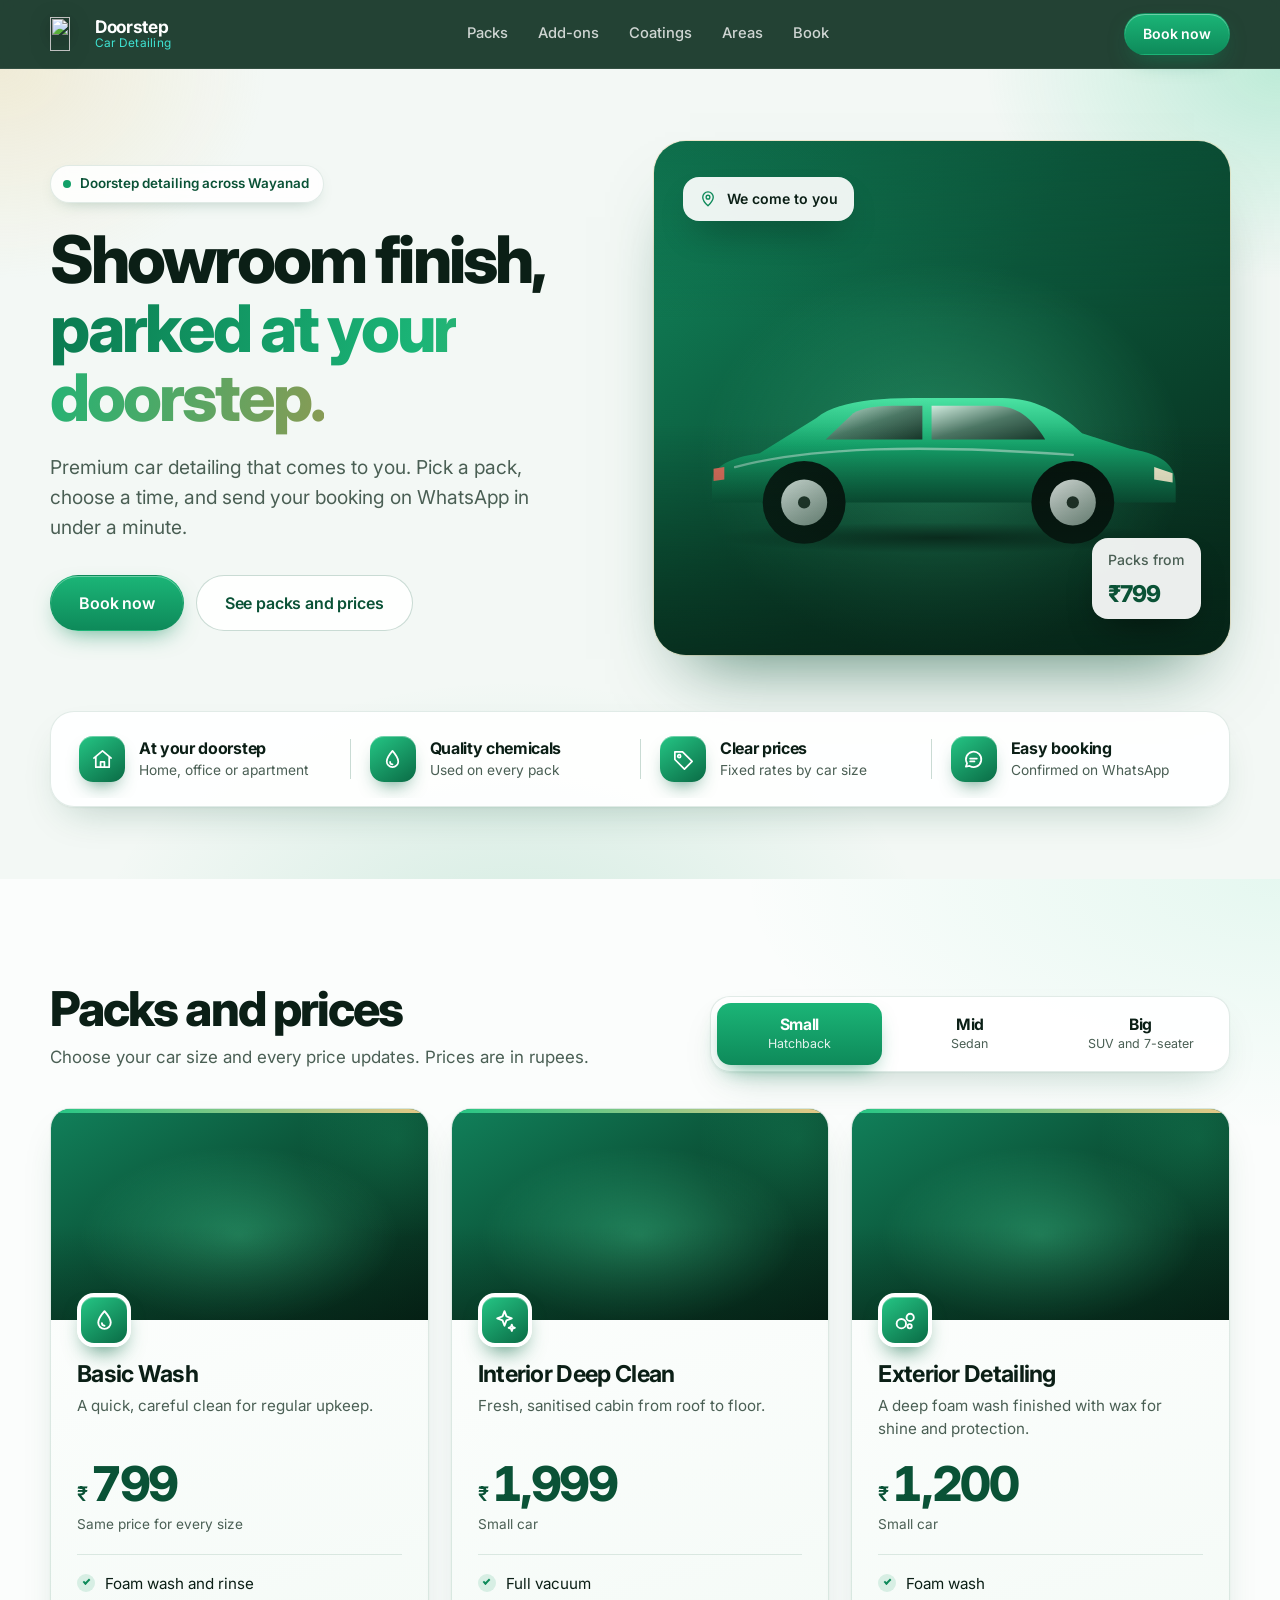
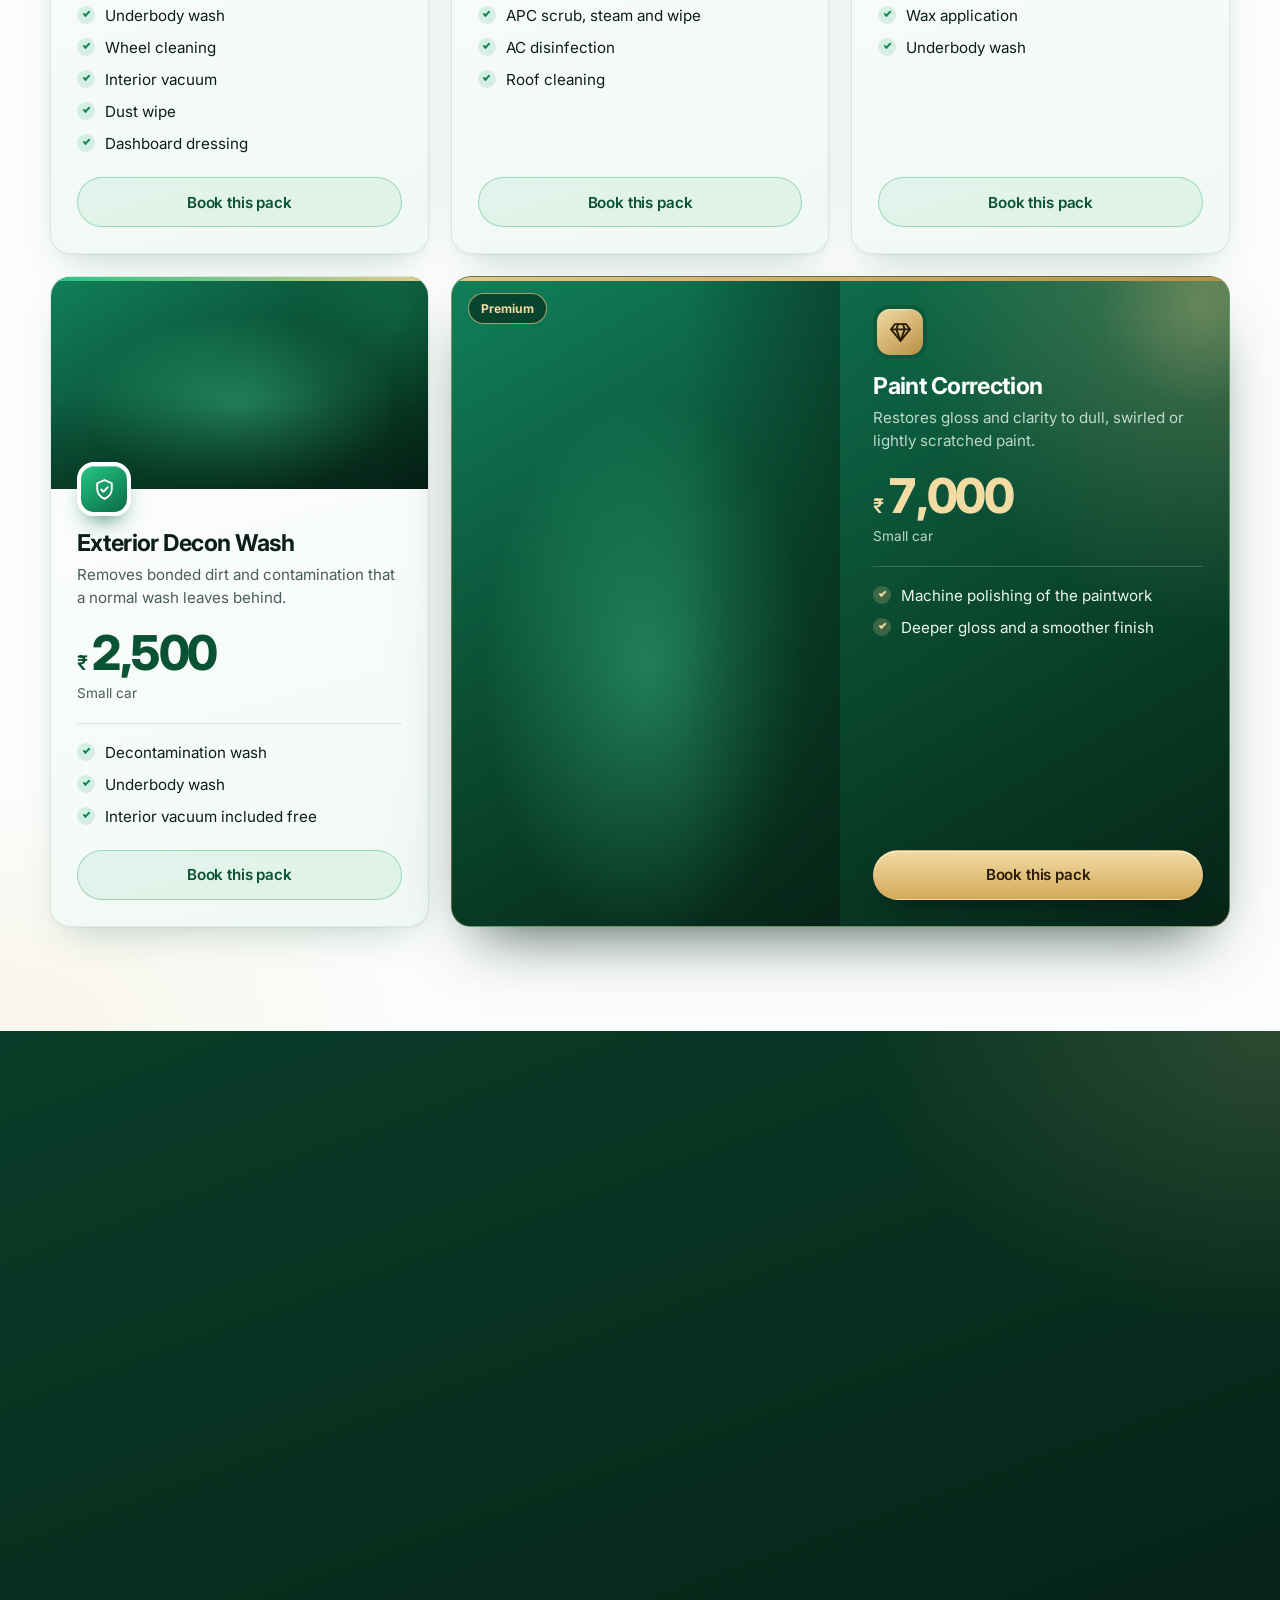
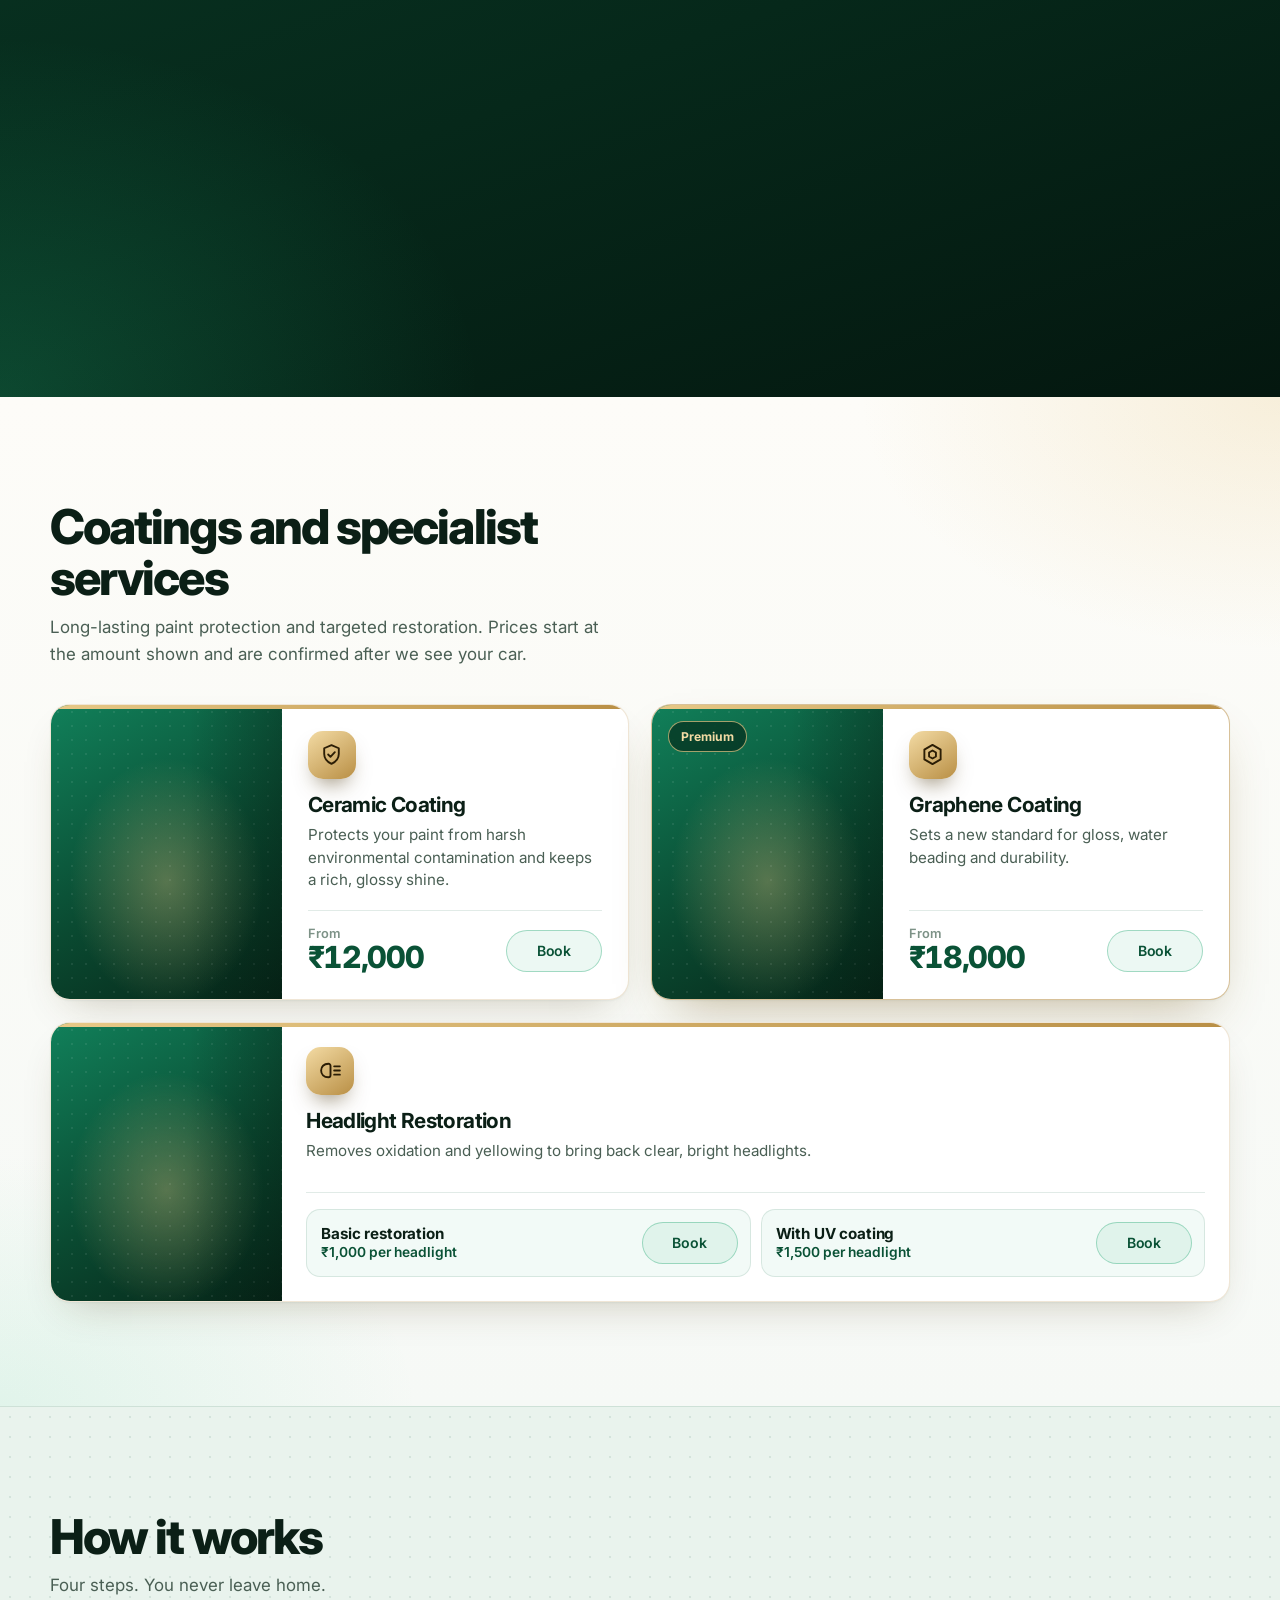
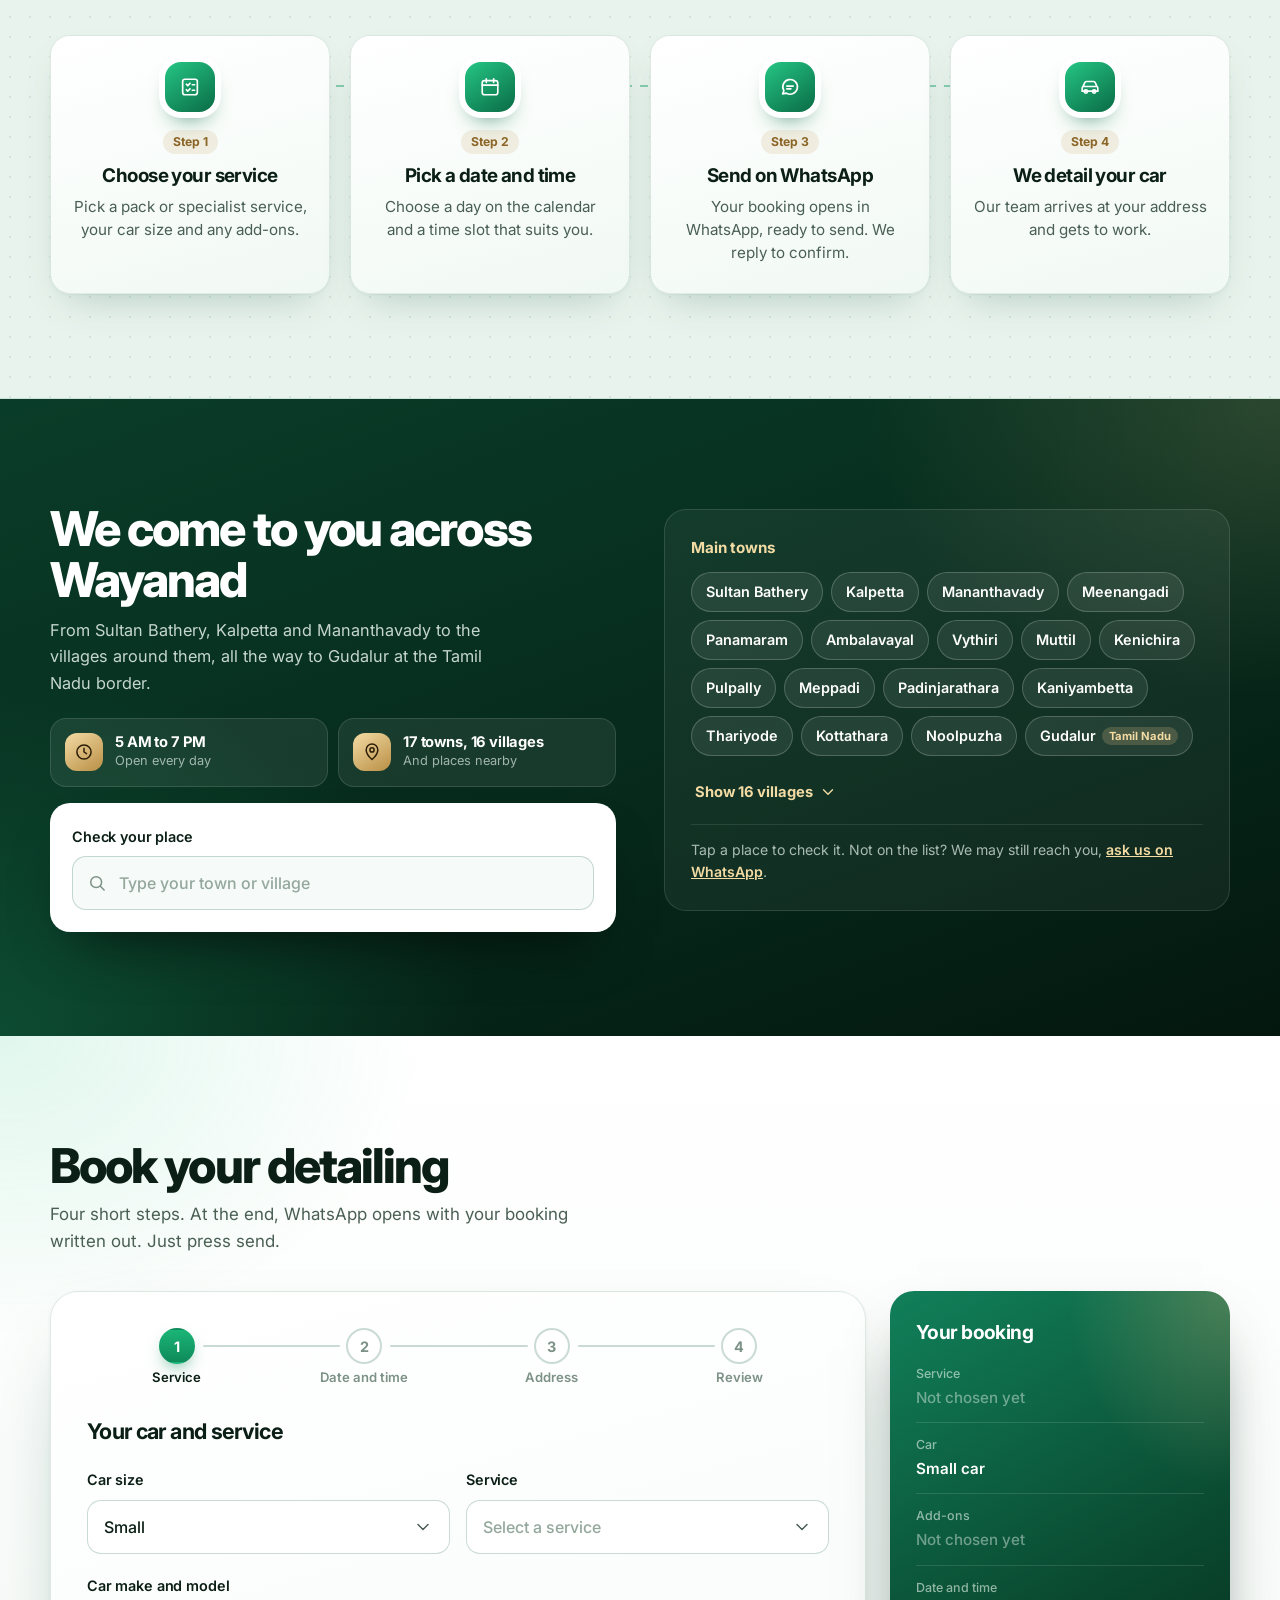
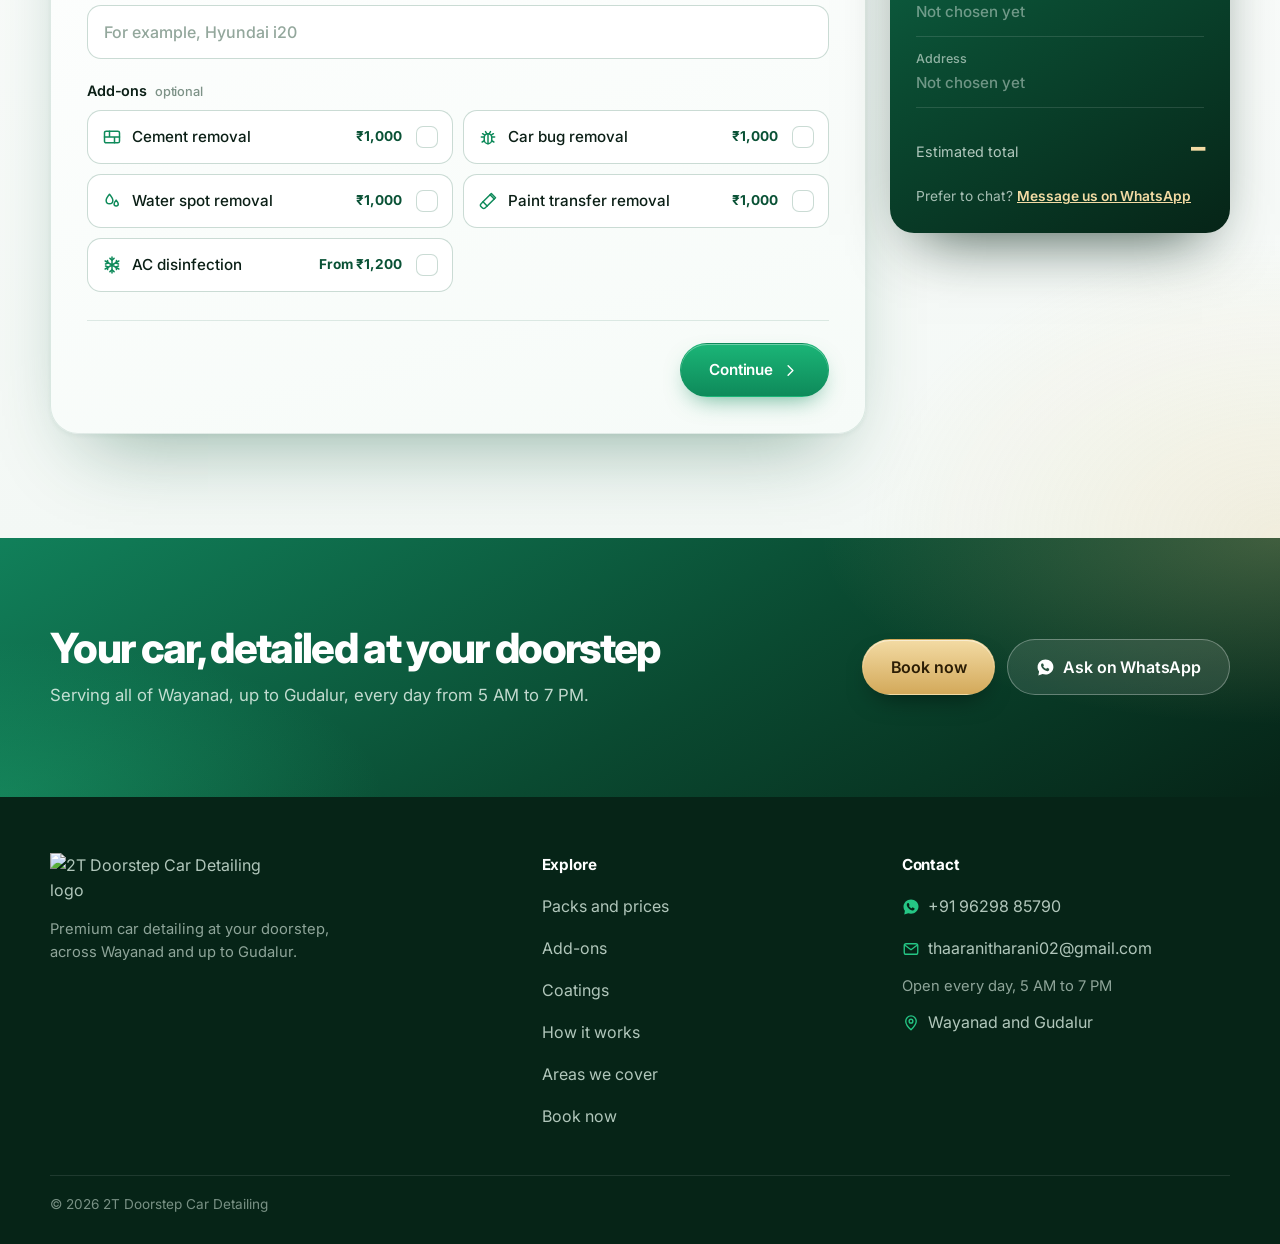
==== commit 3aa8dca6: "Update index.html" ====
--- a/index.html
+++ b/index.html
@@ -6,9 +6,9 @@
   <title>2T Doorstep Car Detailing | Doorstep car wash and detailing in Wayanad</title>
   <meta name="description" content="Car wash and detailing at your doorstep across Wayanad, from Sultan Bathery, Kalpetta and Mananthavady to Gudalur. Washes, interior and exterior detailing, paint correction, ceramic and graphene coating, headlight restoration and AC disinfection. Book on WhatsApp.">
   <meta name="theme-color" content="#06281a">
-  <link rel="icon" href="favicon.ico" sizes="any">
-  <link rel="icon" type="image/png" sizes="32x32" href="brand/favicon-32.png">
-  <link rel="apple-touch-icon" href="brand/apple-touch-icon.png">
+  <link rel="icon" type="image/png" sizes="48x48" href="https://res.cloudinary.com/dmr5kchzw/image/upload/c_fill,w_48,h_48,f_png,q_auto/v1794132164/file_00000000091c82089df82e4793bd1007_y8prfv.png">
+  <link rel="icon" type="image/png" sizes="192x192" href="https://res.cloudinary.com/dmr5kchzw/image/upload/c_fill,w_192,h_192,f_png,q_auto/v1794132164/file_00000000091c82089df82e4793bd1007_y8prfv.png">
+  <link rel="apple-touch-icon" sizes="180x180" href="https://res.cloudinary.com/dmr5kchzw/image/upload/c_fill,w_180,h_180,f_png,q_auto/v1794132164/file_00000000091c82089df82e4793bd1007_y8prfv.png">
   <link rel="manifest" href="site.webmanifest">
   <link rel="preconnect" href="https://fonts.googleapis.com">
   <link rel="preconnect" href="https://fonts.gstatic.com" crossorigin>
@@ -54,7 +54,7 @@
 <header class="site-header" id="top">
   <div class="wrap header-inner">
     <a class="brand" href="#top" aria-label="2T Doorstep Car Detailing, home">
-      <img class="brand-mark" src="brand/mark-2t-120.png" alt="" width="166" height="120">
+      <img class="brand-mark" src="https://res.cloudinary.com/dmr5kchzw/image/upload/c_fill,w_120,h_120,f_png,q_auto/v1794132164/file_00000000091c82089df82e4793bd1007_y8prfv.png" alt="" width="120" height="120">
       <span class="brand-text">
         <span class="brand-name">Doorstep</span>
         <span class="brand-sub">Car Detailing</span>
@@ -753,7 +753,7 @@
   <div class="wrap footer-grid">
     <div class="footer-col">
       <a class="footer-logo" href="#top" aria-label="2T Doorstep Car Detailing, back to top">
-        <img src="brand/logo-full-480.png" alt="2T Doorstep Car Detailing logo" width="480" height="267" loading="lazy">
+        <img src="https://res.cloudinary.com/dmr5kchzw/image/upload/e_trim:10/w_480,f_auto,q_auto/v1794132163/a_sleek_modern_minimal_high_contrast_logo_on_a_aia7uw.png" alt="2T Doorstep Car Detailing logo" width="480" loading="lazy">
       </a>
       <p class="footer-sub">Premium car detailing at your doorstep, across Wayanad and up to Gudalur.</p>
     </div>
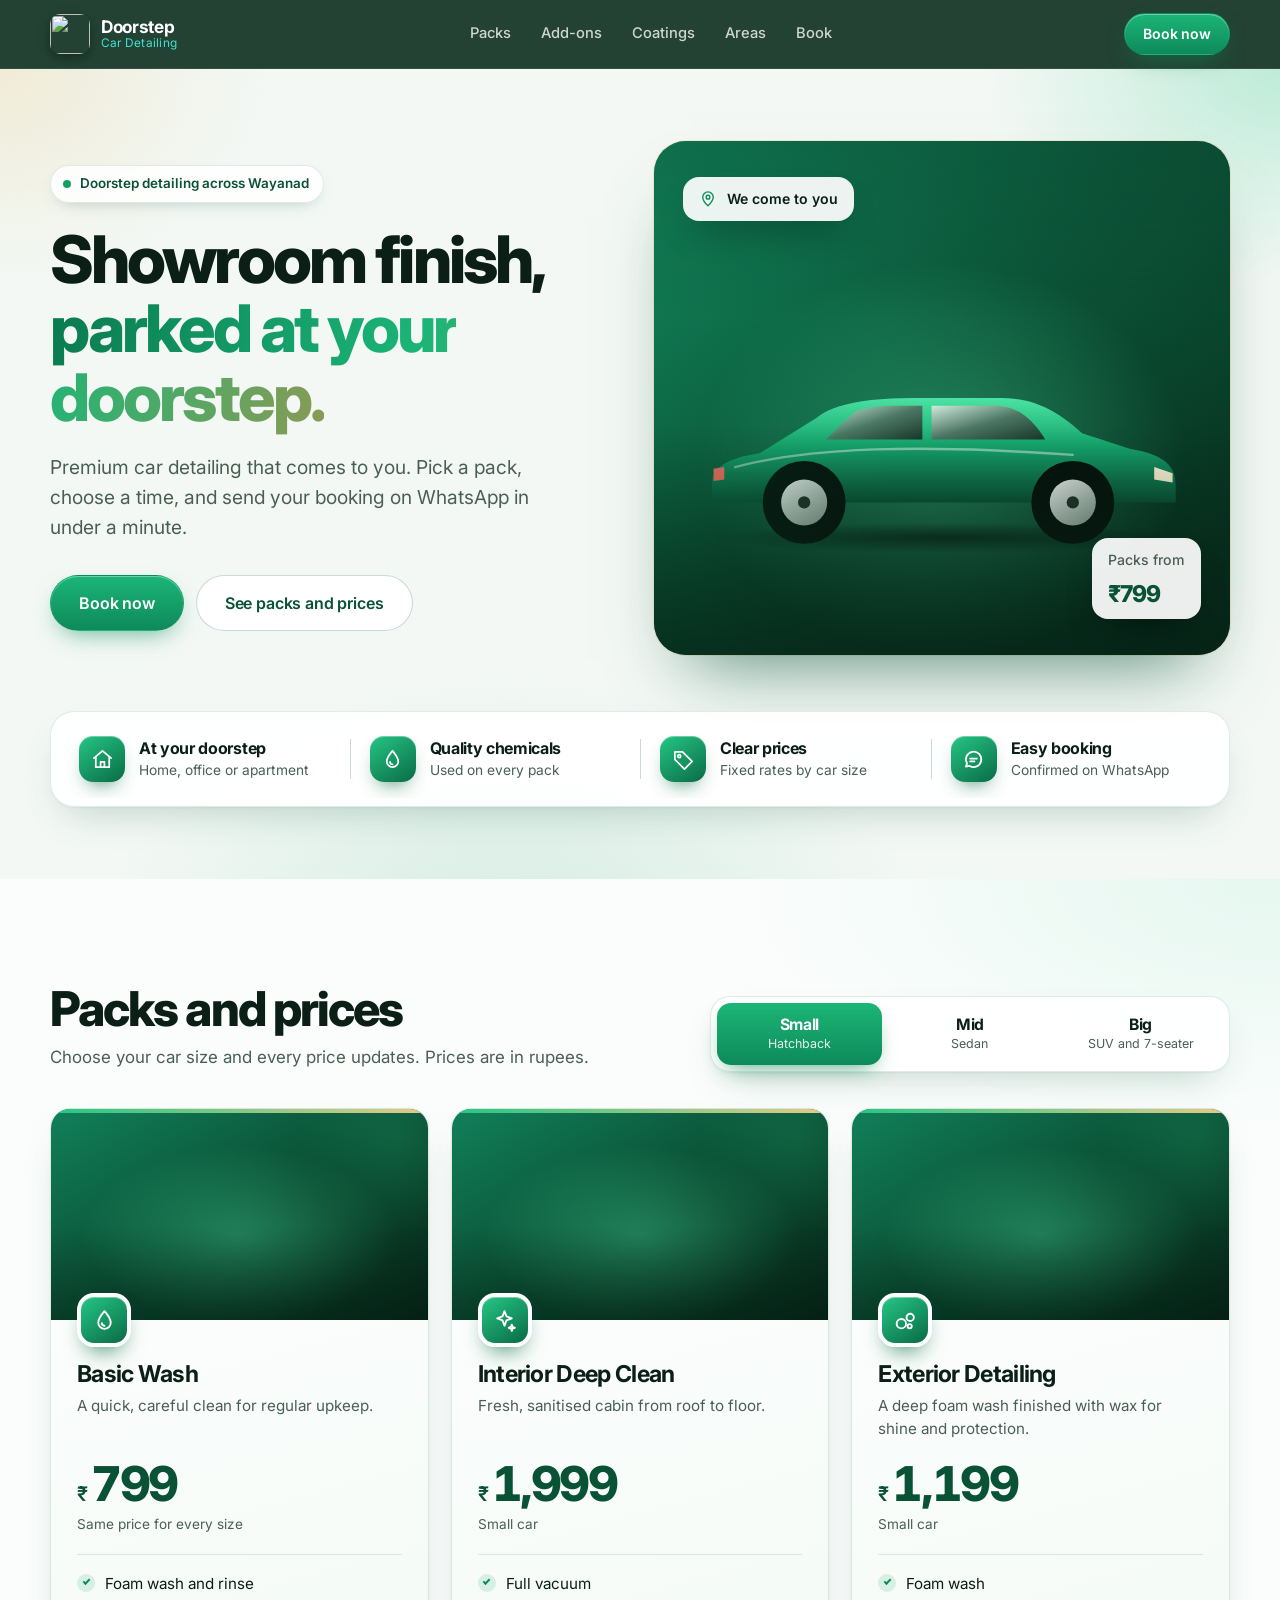
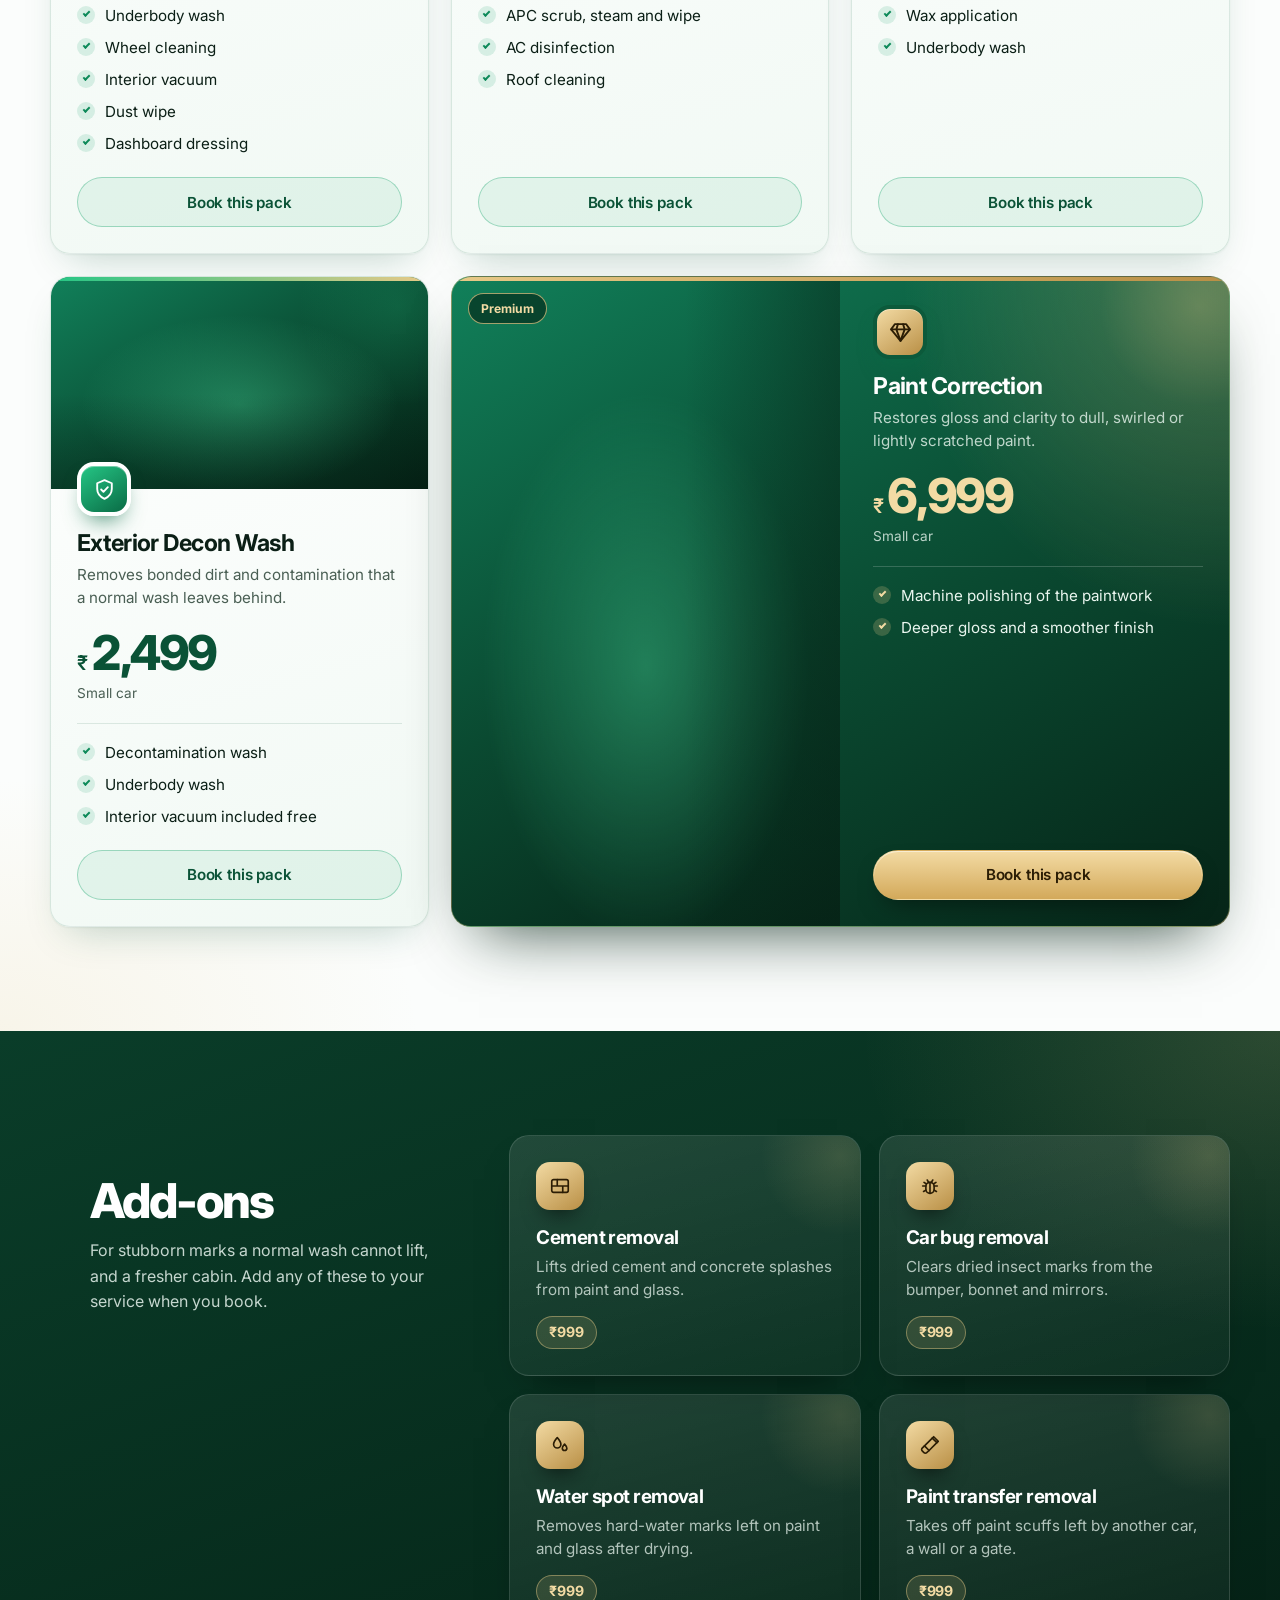
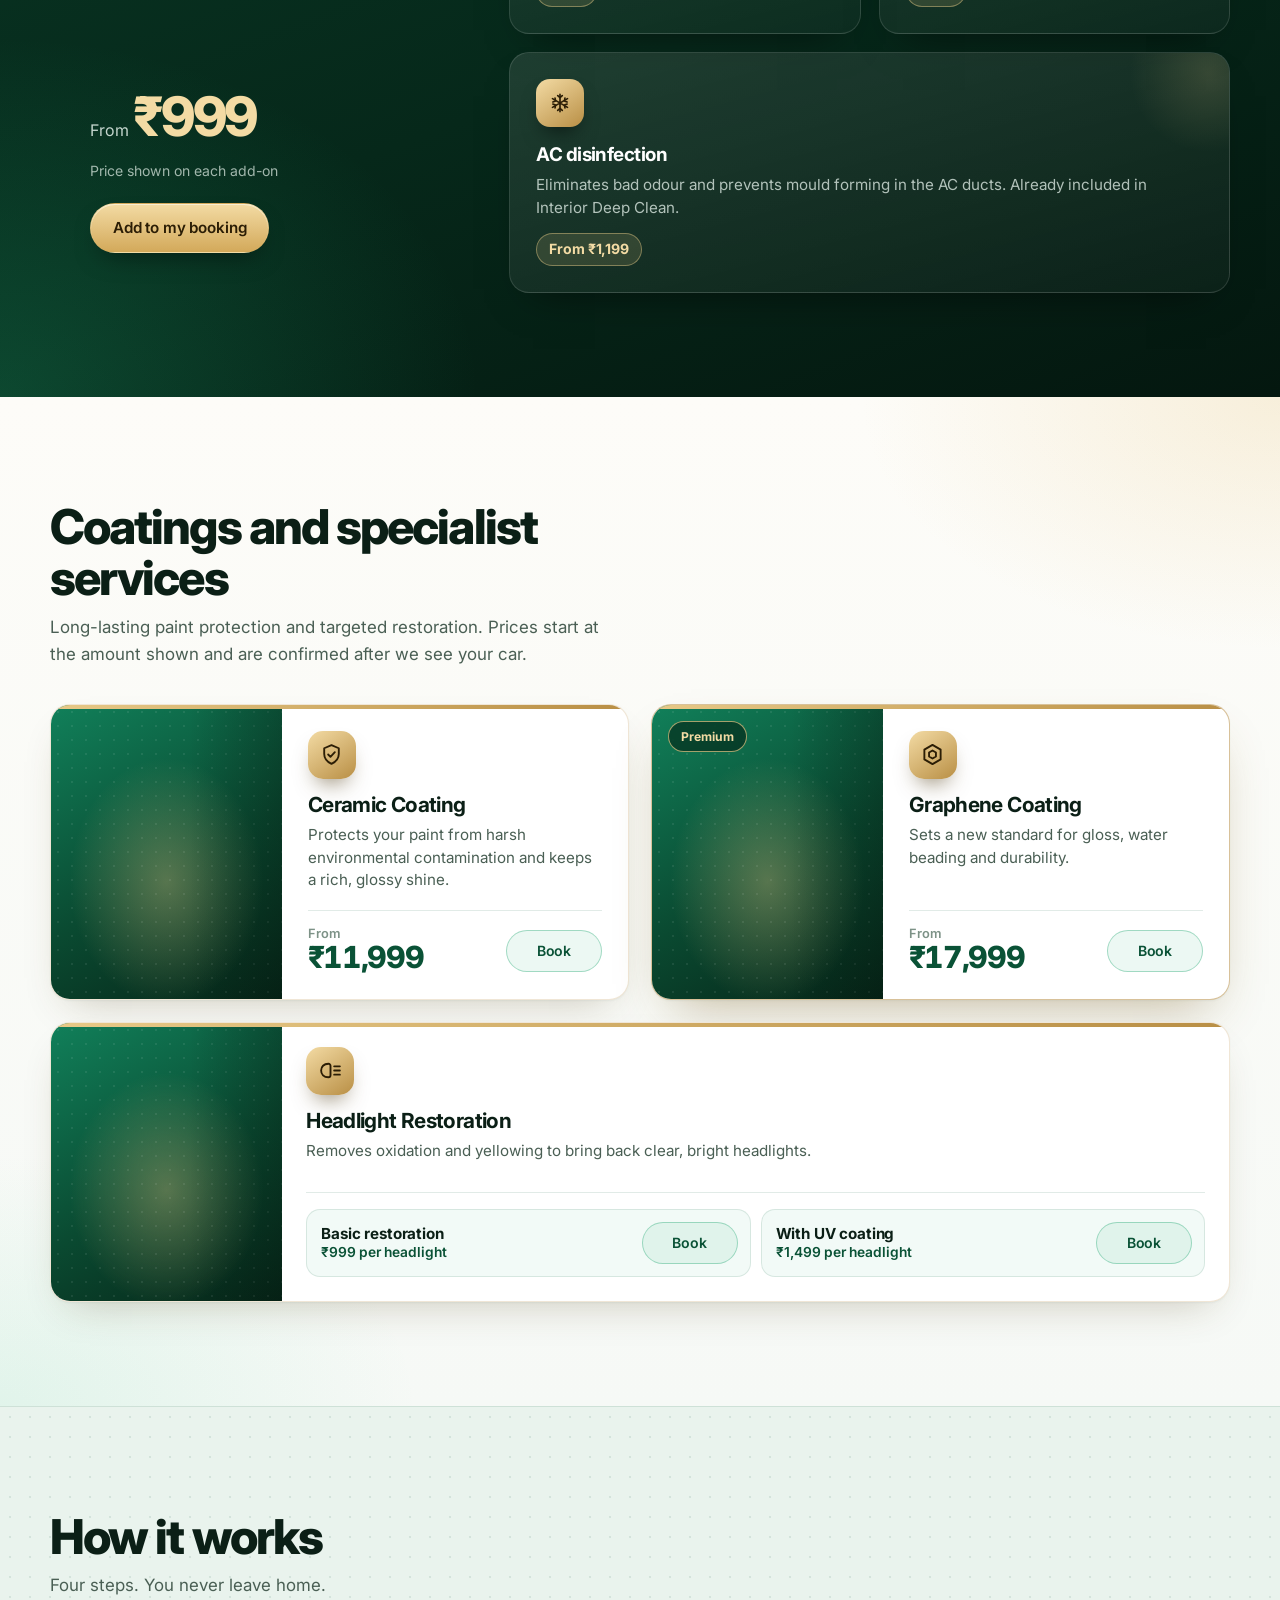
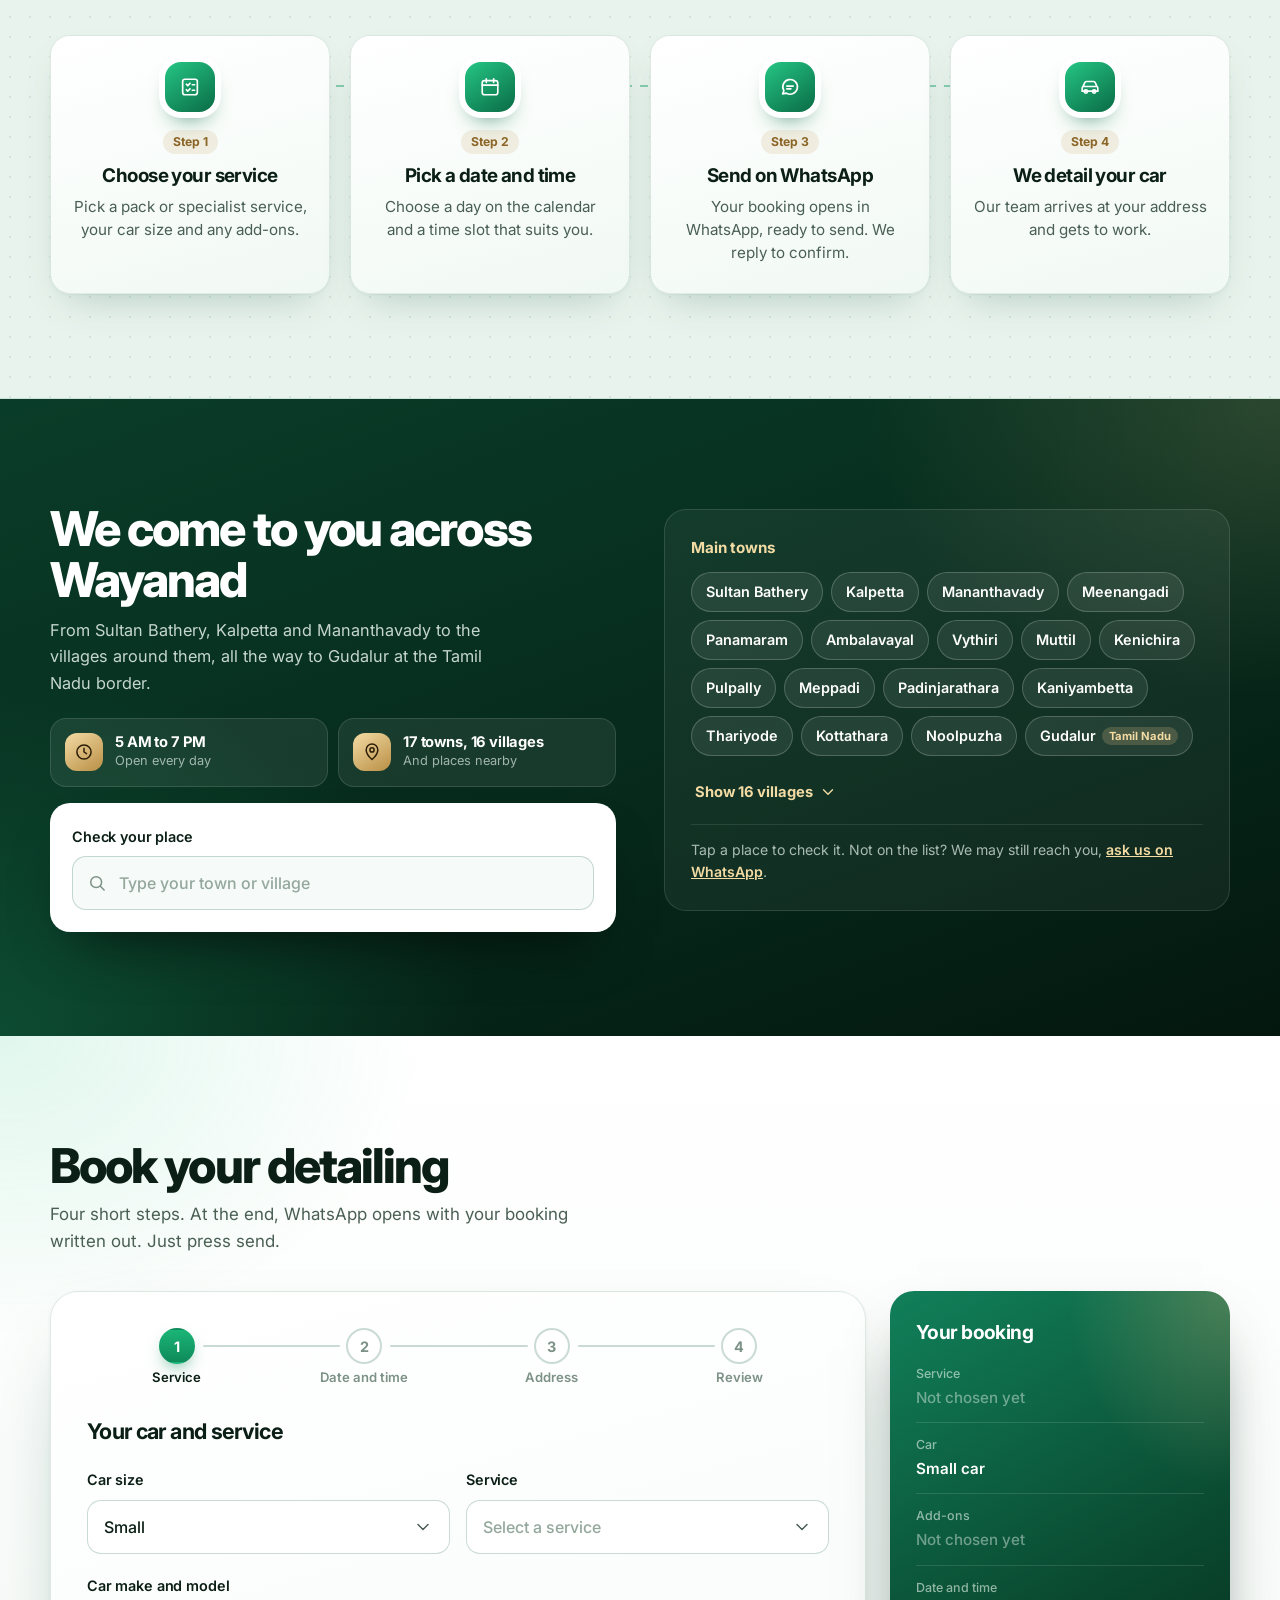
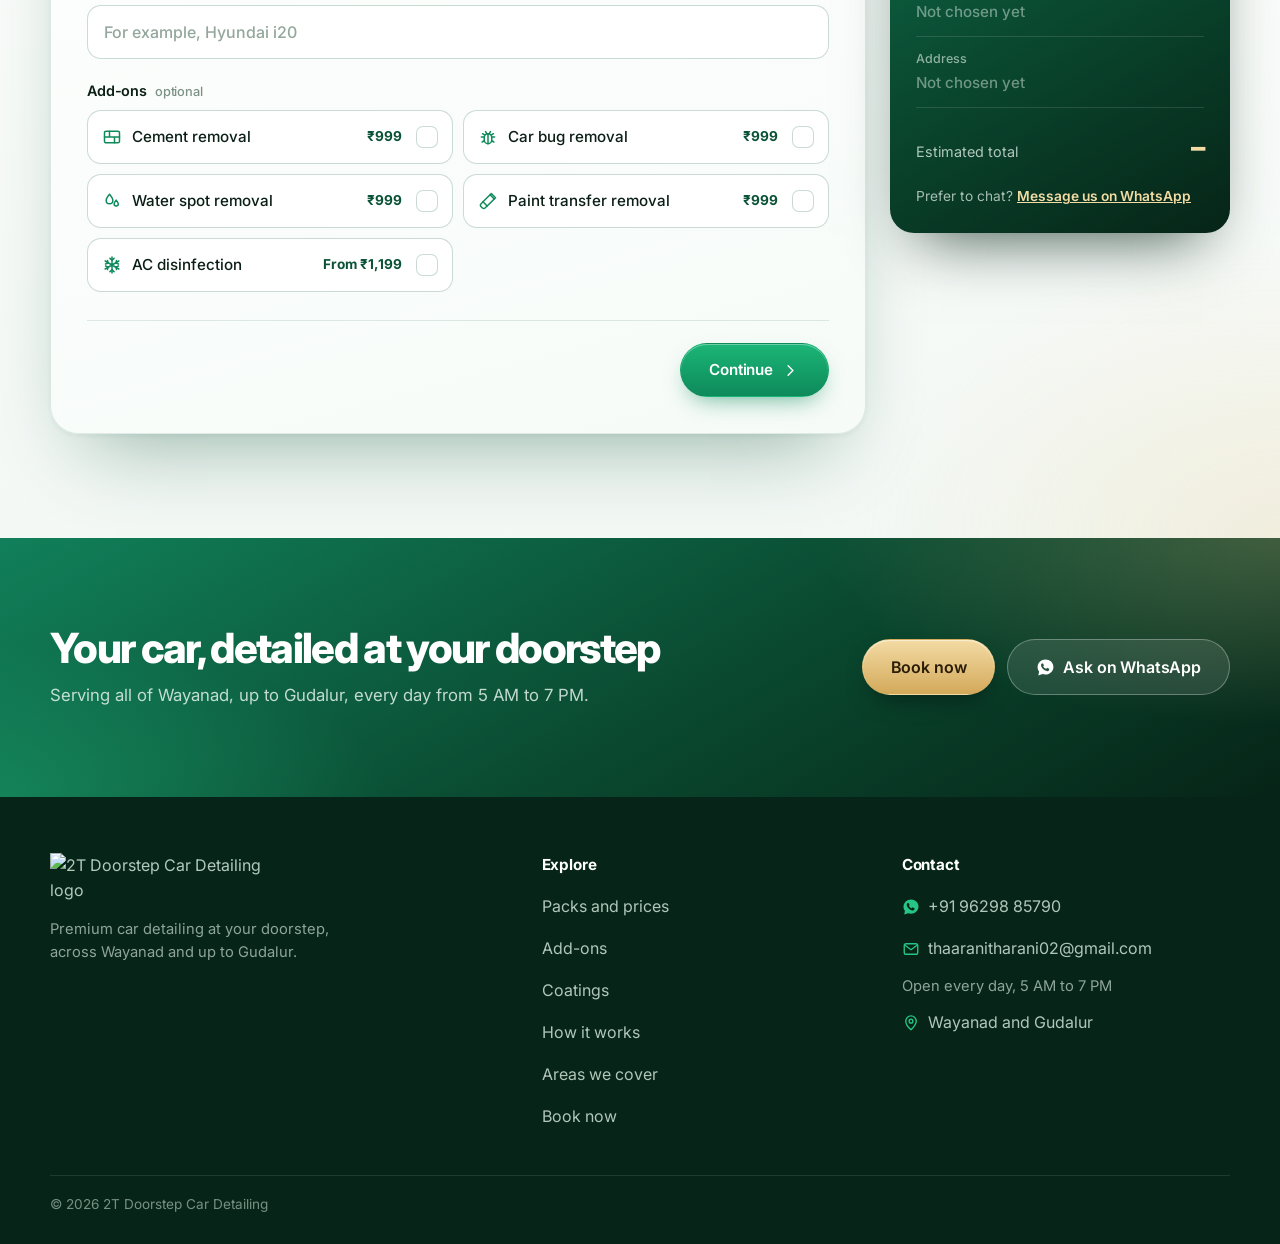
==== commit ec94ba56: "Update pricing for various services and add contact number" ====
--- a/index.html
+++ b/index.html
@@ -197,7 +197,7 @@
         </article>
 
         <article class="pack reveal" data-pack="Interior Deep Clean" data-icon="i-sparkle"
-                 data-small="1,999" data-mid="2,500" data-big="3,000">
+                 data-small="1,999" data-mid="2,499" data-big="2,999">
           <figure class="pack-media"><img src="https://images.unsplash.com/photo-1746079074447-73c1bc30bf70?auto=format&fit=crop&w=900&h=560&q=75" alt="A car interior being steam cleaned" width="900" height="560" loading="lazy" onerror="this.parentNode.classList.add('no-img');this.remove()"></figure>
           <span class="pack-icon"><svg class="ic"><use href="#i-sparkle"/></svg></span>
           <h3>Interior Deep Clean</h3>
@@ -214,12 +214,12 @@
         </article>
 
         <article class="pack reveal" data-pack="Exterior Detailing" data-icon="i-bubbles"
-                 data-small="1,200" data-mid="1,500" data-big="1,800">
+                 data-small="1,199" data-mid="1,499" data-big="1,799">
           <figure class="pack-media"><img src="https://images.unsplash.com/photo-1633014041037-f5446fb4ce99?auto=format&fit=crop&w=900&h=560&q=75" alt="A car covered in foam during a wash" width="900" height="560" loading="lazy" onerror="this.parentNode.classList.add('no-img');this.remove()"></figure>
           <span class="pack-icon"><svg class="ic"><use href="#i-bubbles"/></svg></span>
           <h3>Exterior Detailing</h3>
           <p class="pack-desc">A deep foam wash finished with wax for shine and protection.</p>
-          <p class="price"><span class="rs">₹</span><span class="amt">1,200</span></p>
+          <p class="price"><span class="rs">₹</span><span class="amt">1,199</span></p>
           <p class="price-note js-size-note">Small car</p>
           <ul class="ticks">
             <li>Foam wash</li>
@@ -230,12 +230,12 @@
         </article>
 
         <article class="pack reveal" data-pack="Exterior Decon Wash" data-icon="i-shield"
-                 data-small="2,500" data-mid="2,750" data-big="3,000">
+                 data-small="2,499" data-mid="2,749" data-big="2,999">
           <figure class="pack-media"><img src="https://images.unsplash.com/photo-1762933855598-273a51b47649?auto=format&fit=crop&w=900&h=560&q=75" alt="A dark car being washed with foam and water" width="900" height="560" loading="lazy" onerror="this.parentNode.classList.add('no-img');this.remove()"></figure>
           <span class="pack-icon"><svg class="ic"><use href="#i-shield"/></svg></span>
           <h3>Exterior Decon Wash</h3>
           <p class="pack-desc">Removes bonded dirt and contamination that a normal wash leaves behind.</p>
-          <p class="price"><span class="rs">₹</span><span class="amt">2,500</span></p>
+          <p class="price"><span class="rs">₹</span><span class="amt">2,499</span></p>
           <p class="price-note js-size-note">Small car</p>
           <ul class="ticks">
             <li>Decontamination wash</li>
@@ -246,13 +246,13 @@
         </article>
 
         <article class="pack pack-feature reveal" data-pack="Paint Correction" data-icon="i-gem"
-                 data-small="7,000" data-mid="8,500" data-big="10,000">
+                 data-small="6,999" data-mid="8,499" data-big="9,999">
           <figure class="pack-media"><img src="https://images.unsplash.com/photo-1746079074371-e28f14c76e37?auto=format&fit=crop&w=900&h=560&q=75" alt="Car paintwork being polished by hand" width="900" height="560" loading="lazy" onerror="this.parentNode.classList.add('no-img');this.remove()"></figure>
           <span class="badge">Premium</span>
           <span class="pack-icon"><svg class="ic"><use href="#i-gem"/></svg></span>
           <h3>Paint Correction</h3>
           <p class="pack-desc">Restores gloss and clarity to dull, swirled or lightly scratched paint.</p>
-          <p class="price"><span class="rs">₹</span><span class="amt">7,000</span></p>
+          <p class="price"><span class="rs">₹</span><span class="amt">6,999</span></p>
           <p class="price-note js-size-note">Small car</p>
           <ul class="ticks">
             <li>Machine polishing of the paintwork</li>
@@ -271,7 +271,7 @@
       <div class="addon-intro reveal">
         <h2>Add-ons</h2>
         <p>For stubborn marks a normal wash cannot lift, and a fresher cabin. Add any of these to your service when you book.</p>
-        <p class="addon-intro-price">From <span>₹1,000</span></p>
+        <p class="addon-intro-price">From <span>₹999</span></p>
         <p class="addon-intro-note">Price shown on each add-on</p>
         <a class="btn btn-gold" href="#book">Add to my booking</a>
       </div>
@@ -281,31 +281,31 @@
           <span class="addon-ic"><svg class="ic"><use href="#i-bricks"/></svg></span>
           <h3>Cement removal</h3>
           <p>Lifts dried cement and concrete splashes from paint and glass.</p>
-          <span class="addon-price">₹1,000</span>
+          <span class="addon-price">₹999</span>
         </li>
         <li class="addon reveal">
           <span class="addon-ic"><svg class="ic"><use href="#i-bug"/></svg></span>
           <h3>Car bug removal</h3>
           <p>Clears dried insect marks from the bumper, bonnet and mirrors.</p>
-          <span class="addon-price">₹1,000</span>
+          <span class="addon-price">₹999</span>
         </li>
         <li class="addon reveal">
           <span class="addon-ic"><svg class="ic"><use href="#i-spot"/></svg></span>
           <h3>Water spot removal</h3>
           <p>Removes hard-water marks left on paint and glass after drying.</p>
-          <span class="addon-price">₹1,000</span>
+          <span class="addon-price">₹999</span>
         </li>
         <li class="addon reveal">
           <span class="addon-ic"><svg class="ic"><use href="#i-brush"/></svg></span>
           <h3>Paint transfer removal</h3>
           <p>Takes off paint scuffs left by another car, a wall or a gate.</p>
-          <span class="addon-price">₹1,000</span>
+          <span class="addon-price">₹999</span>
         </li>
         <li class="addon addon-wide reveal">
           <span class="addon-ic"><svg class="ic"><use href="#i-snow"/></svg></span>
           <h3>AC disinfection</h3>
           <p>Eliminates bad odour and prevents mould forming in the AC ducts. Already included in Interior Deep Clean.</p>
-          <span class="addon-price">From ₹1,200</span>
+          <span class="addon-price">From ₹1,199</span>
         </li>
       </ul>
     </div>
@@ -328,8 +328,8 @@
             <h3>Ceramic Coating</h3>
             <p class="svc-desc">Protects your paint from harsh environmental contamination and keeps a rich, glossy shine.</p>
             <div class="svc-foot">
-              <p class="svc-price"><span class="svc-from">From</span><span class="svc-amt">₹12,000</span></p>
-              <button type="button" class="btn btn-outline btn-sm js-book-service" data-service="Ceramic Coating" data-price="12000" data-from="1" data-icon="i-shield">Book</button>
+              <p class="svc-price"><span class="svc-from">From</span><span class="svc-amt">₹11,999</span></p>
+              <button type="button" class="btn btn-outline btn-sm js-book-service" data-service="Ceramic Coating" data-price="11999" data-from="1" data-icon="i-shield">Book</button>
             </div>
           </div>
         </article>
@@ -341,8 +341,8 @@
             <h3>Graphene Coating</h3>
             <p class="svc-desc">Sets a new standard for gloss, water beading and durability.</p>
             <div class="svc-foot">
-              <p class="svc-price"><span class="svc-from">From</span><span class="svc-amt">₹18,000</span></p>
-              <button type="button" class="btn btn-outline btn-sm js-book-service" data-service="Graphene Coating" data-price="18000" data-from="1" data-icon="i-hex">Book</button>
+              <p class="svc-price"><span class="svc-from">From</span><span class="svc-amt">₹17,999</span></p>
+              <button type="button" class="btn btn-outline btn-sm js-book-service" data-service="Graphene Coating" data-price="17999" data-from="1" data-icon="i-hex">Book</button>
             </div>
           </div>
         </article>
@@ -354,12 +354,12 @@
             <p class="svc-desc">Removes oxidation and yellowing to bring back clear, bright headlights.</p>
             <ul class="tiers">
               <li>
-                <div class="tier-text"><strong>Basic restoration</strong><span>₹1,000 per headlight</span></div>
-                <button type="button" class="btn btn-outline btn-sm js-book-service" data-service="Headlight Restoration (Basic)" data-price="1000" data-per="headlight" data-icon="i-light" aria-label="Book basic headlight restoration">Book</button>
+                <div class="tier-text"><strong>Basic restoration</strong><span>₹999 per headlight</span></div>
+                <button type="button" class="btn btn-outline btn-sm js-book-service" data-service="Headlight Restoration (Basic)" data-price="999" data-per="headlight" data-icon="i-light" aria-label="Book basic headlight restoration">Book</button>
               </li>
               <li>
-                <div class="tier-text"><strong>With UV coating</strong><span>₹1,500 per headlight</span></div>
-                <button type="button" class="btn btn-outline btn-sm js-book-service" data-service="Headlight Restoration with UV Coating" data-price="1500" data-per="headlight" data-icon="i-light" aria-label="Book headlight restoration with UV coating">Book</button>
+                <div class="tier-text"><strong>With UV coating</strong><span>₹1,499 per headlight</span></div>
+                <button type="button" class="btn btn-outline btn-sm js-book-service" data-service="Headlight Restoration with UV Coating" data-price="1499" data-per="headlight" data-icon="i-light" aria-label="Book headlight restoration with UV coating">Book</button>
               </li>
             </ul>
           </div>
@@ -543,11 +543,11 @@
             <div class="field">
               <span class="label">Add-ons <span class="opt">optional</span></span>
               <div class="toggle-grid" id="addonToggles">
-                <label class="toggle"><input type="checkbox" value="Cement removal" data-price="1000"><span class="toggle-box"><svg class="ic"><use href="#i-bricks"/></svg><span class="toggle-name">Cement removal</span><span class="toggle-price">₹1,000</span></span></label>
-                <label class="toggle"><input type="checkbox" value="Car bug removal" data-price="1000"><span class="toggle-box"><svg class="ic"><use href="#i-bug"/></svg><span class="toggle-name">Car bug removal</span><span class="toggle-price">₹1,000</span></span></label>
-                <label class="toggle"><input type="checkbox" value="Water spot removal" data-price="1000"><span class="toggle-box"><svg class="ic"><use href="#i-spot"/></svg><span class="toggle-name">Water spot removal</span><span class="toggle-price">₹1,000</span></span></label>
-                <label class="toggle"><input type="checkbox" value="Paint transfer removal" data-price="1000"><span class="toggle-box"><svg class="ic"><use href="#i-brush"/></svg><span class="toggle-name">Paint transfer removal</span><span class="toggle-price">₹1,000</span></span></label>
-                <label class="toggle" id="acToggle"><input type="checkbox" value="AC disinfection" data-price="1200" data-from="1"><span class="toggle-box"><svg class="ic"><use href="#i-snow"/></svg><span class="toggle-name">AC disinfection</span><span class="toggle-price" data-normal="From ₹1,200">From ₹1,200</span></span></label>
+                <label class="toggle"><input type="checkbox" value="Cement removal" data-price="999"><span class="toggle-box"><svg class="ic"><use href="#i-bricks"/></svg><span class="toggle-name">Cement removal</span><span class="toggle-price">₹999</span></span></label>
+                <label class="toggle"><input type="checkbox" value="Car bug removal" data-price="999"><span class="toggle-box"><svg class="ic"><use href="#i-bug"/></svg><span class="toggle-name">Car bug removal</span><span class="toggle-price">₹999</span></span></label>
+                <label class="toggle"><input type="checkbox" value="Water spot removal" data-price="999"><span class="toggle-box"><svg class="ic"><use href="#i-spot"/></svg><span class="toggle-name">Water spot removal</span><span class="toggle-price">₹999</span></span></label>
+                <label class="toggle"><input type="checkbox" value="Paint transfer removal" data-price="999"><span class="toggle-box"><svg class="ic"><use href="#i-brush"/></svg><span class="toggle-name">Paint transfer removal</span><span class="toggle-price">₹999</span></span></label>
+                <label class="toggle" id="acToggle"><input type="checkbox" value="AC disinfection" data-price="1199" data-from="1"><span class="toggle-box"><svg class="ic"><use href="#i-snow"/></svg><span class="toggle-name">AC disinfection</span><span class="toggle-price" data-normal="From ₹1,199">From ₹1,199</span></span></label>
               </div>
             </div>
           </fieldset>
@@ -771,7 +771,7 @@
     <div class="footer-col">
       <h3>Contact</h3>
       <ul>
-        <li><a class="js-wa-chat" href="#"><svg class="ic"><use href="#i-wa"/></svg><span id="footerPhone">+91 96298 85790</span></a></li>
+        <li><a class="js-wa-chat" href="#"><svg class="ic"><use href="#i-wa"/></svg><span id="footerPhone">+91 62350 53966</span></a></li>
         <li><a href="mailto:thaaranitharani02@gmail.com"><svg class="ic"><use href="#i-mail"/></svg>thaaranitharani02@gmail.com</a></li>
         <li><span class="footer-sub">Open every day, 5 AM to 7 PM</span></li>
         <li><a href="#areas"><svg class="ic"><use href="#i-pin"/></svg>Wayanad and Gudalur</a></li>
--- a/styles.css
+++ b/styles.css
@@ -86,7 +86,7 @@
 }
 .header-inner { display: flex; align-items: center; justify-content: space-between; gap: 16px; min-height: 60px; }
 .brand { display: flex; align-items: center; gap: 11px; text-decoration: none; }
-.brand-mark { height: 34px; width: auto; flex: none; filter: drop-shadow(0 4px 10px rgba(0, 0, 0, 0.35)); }
+.brand-mark { width: 40px; height: 40px; flex: none; border-radius: 10px; box-shadow: 0 4px 12px rgba(0, 0, 0, 0.35); }
 .brand-text { display: grid; line-height: 1.15; }
 .brand-name { font-weight: 700; font-size: 1rem; letter-spacing: -0.02em; }
 .brand-sub { font-size: 0.74rem; color: var(--muted); }
@@ -696,7 +696,7 @@
 .footer-grid { display: grid; grid-template-columns: 1fr 1fr; gap: 28px 20px; padding-bottom: 32px; }
 .footer-grid .footer-col:first-child { grid-column: 1 / -1; }
 .footer-logo { display: inline-block; }
-.footer-logo img { width: 220px; height: auto; display: block; }
+.footer-logo img { width: 220px; height: auto; display: block; mix-blend-mode: screen; }
 .footer-col h3 { font-size: 0.95rem; color: #fff; margin-bottom: 12px; letter-spacing: -0.01em; }
 .footer-col ul { display: grid; gap: 4px; }
 .footer-col a { overflow-wrap: anywhere; min-height: 36px; text-decoration: none; color: rgba(215, 234, 223, 0.82); transition: color .2s; display: inline-flex; align-items: center; gap: 8px; }
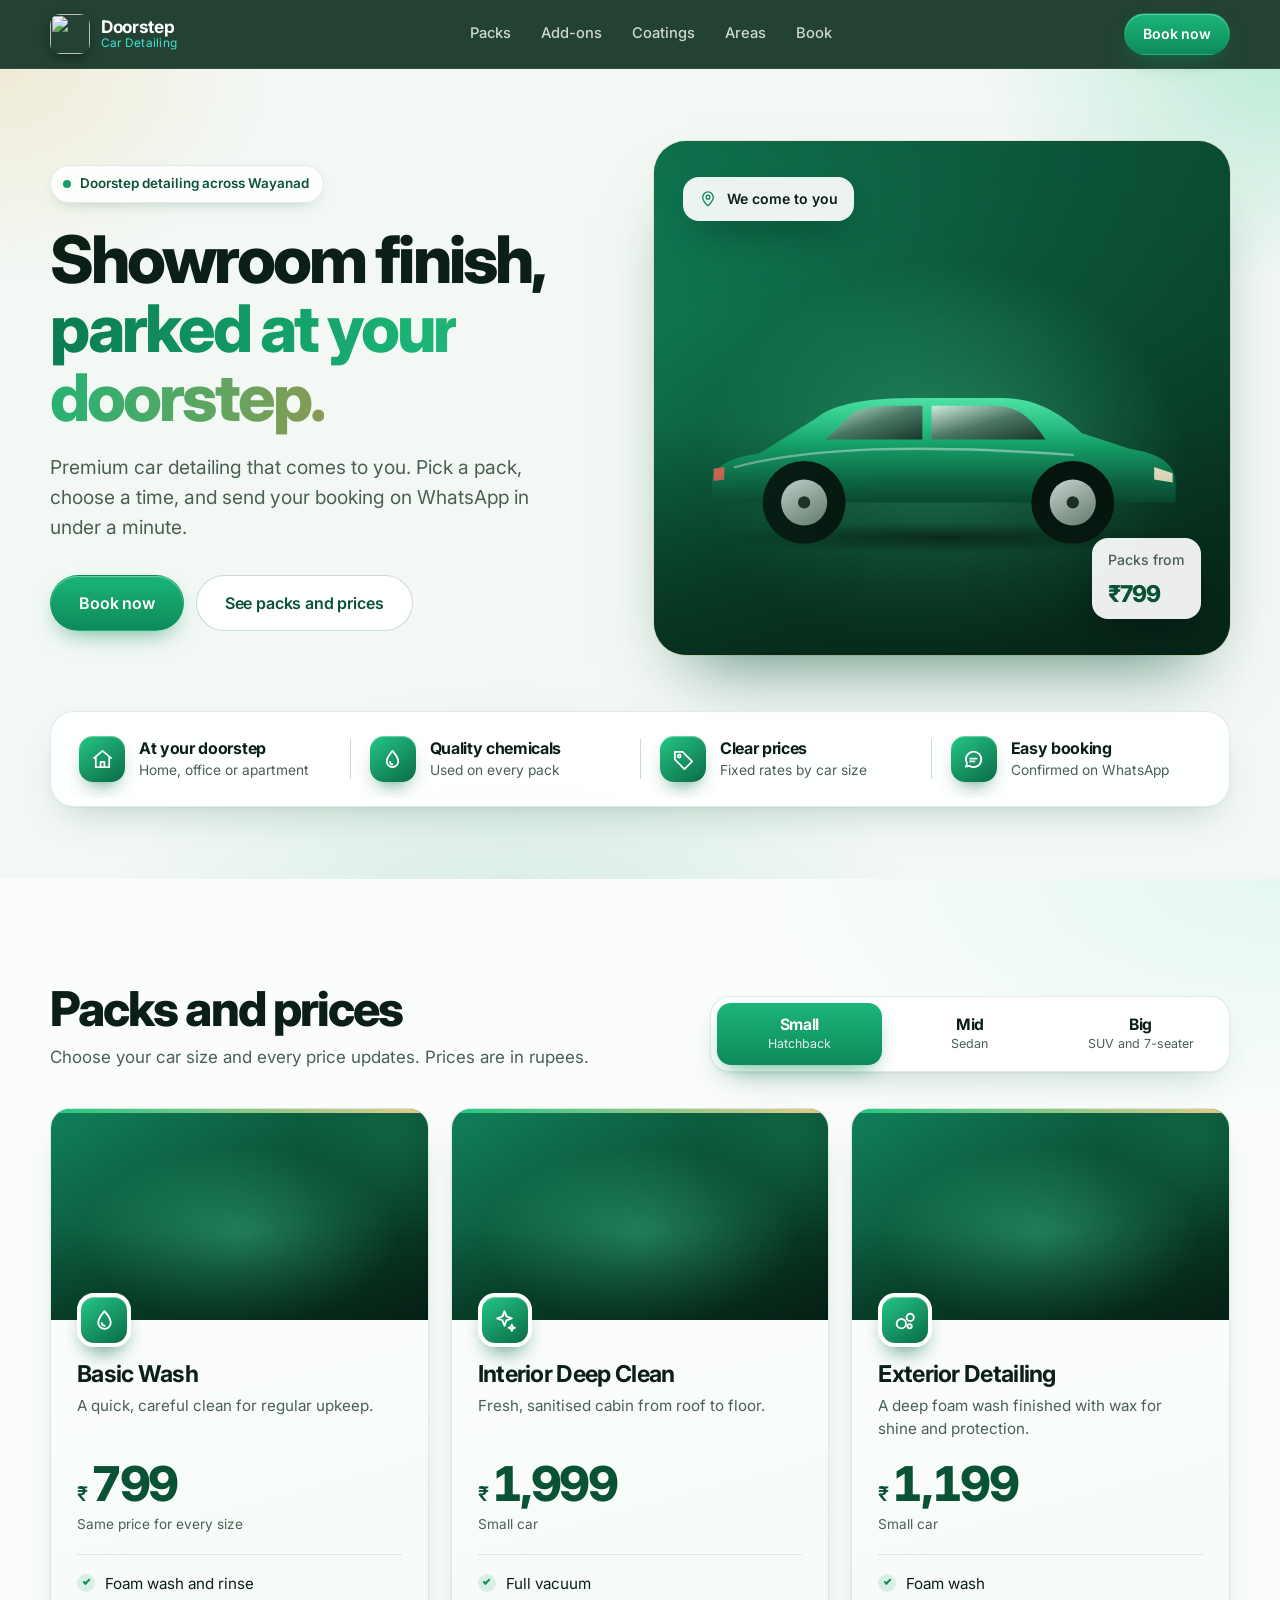
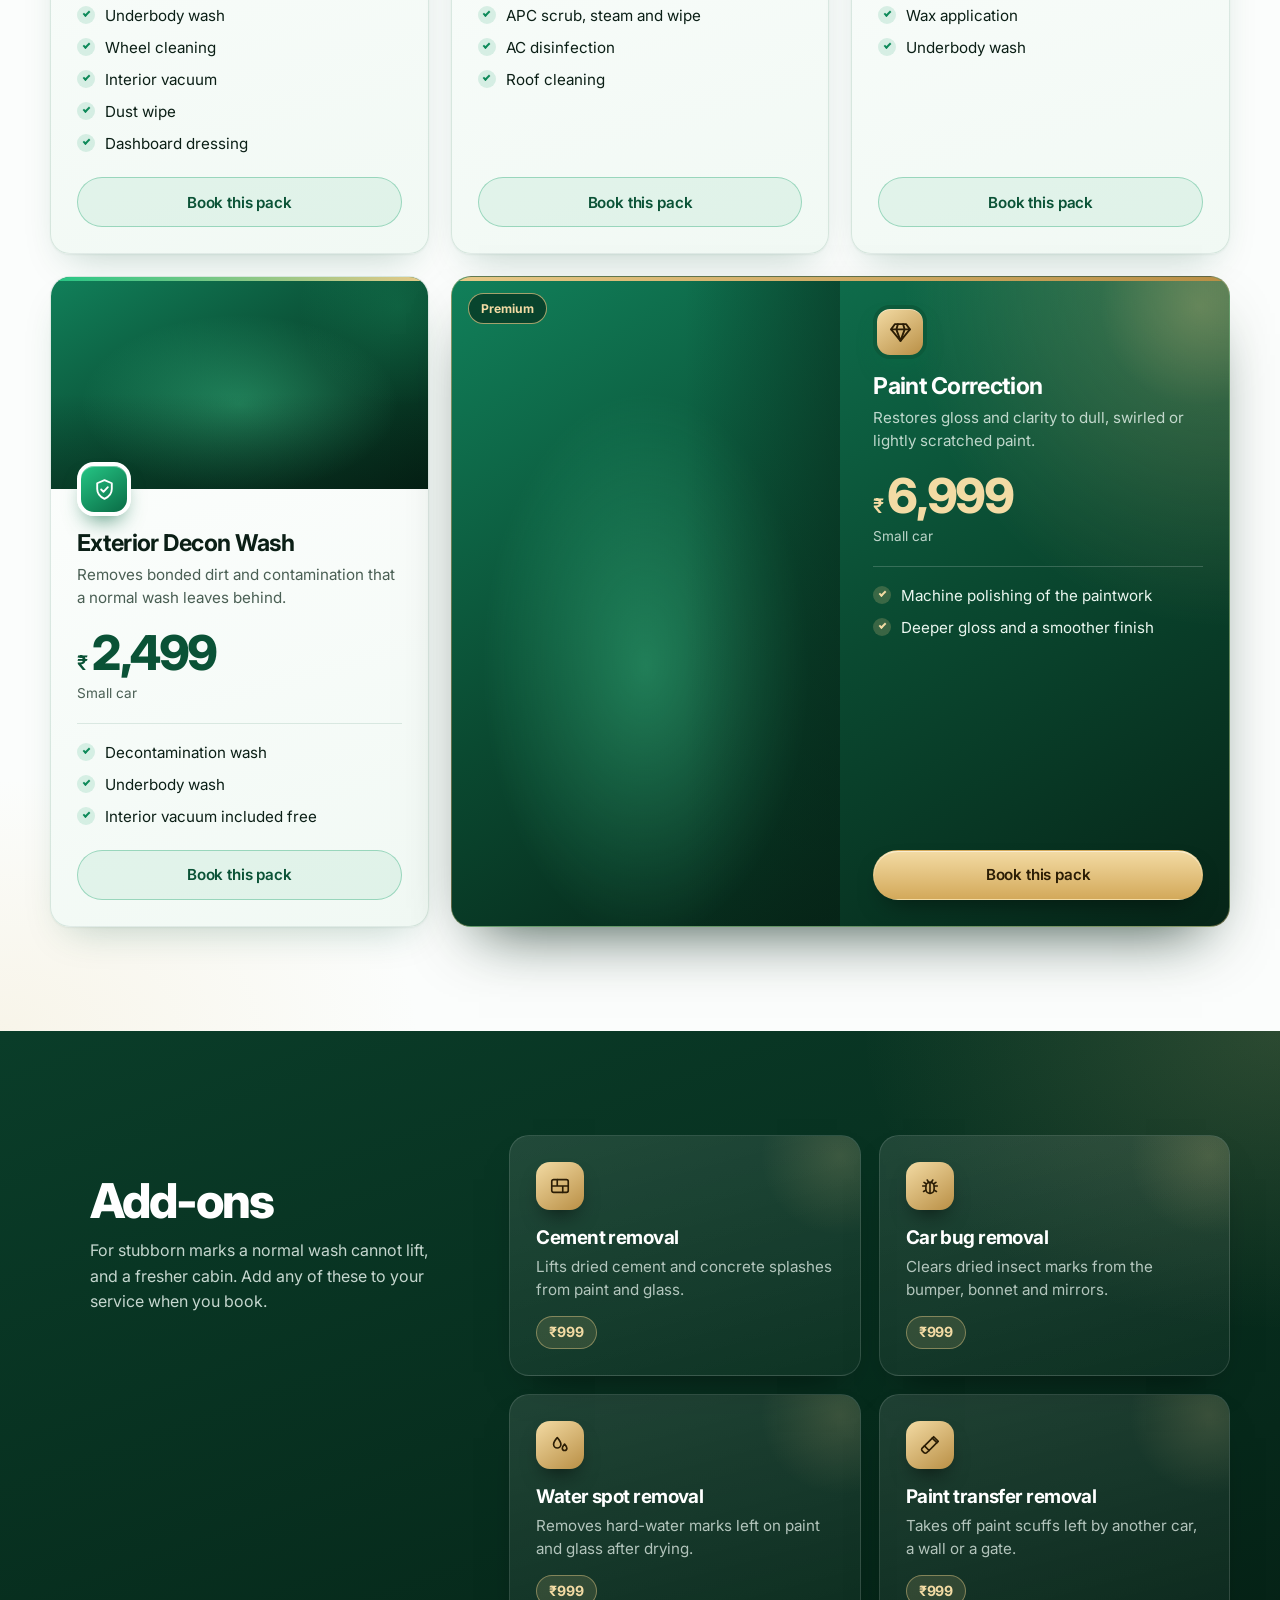
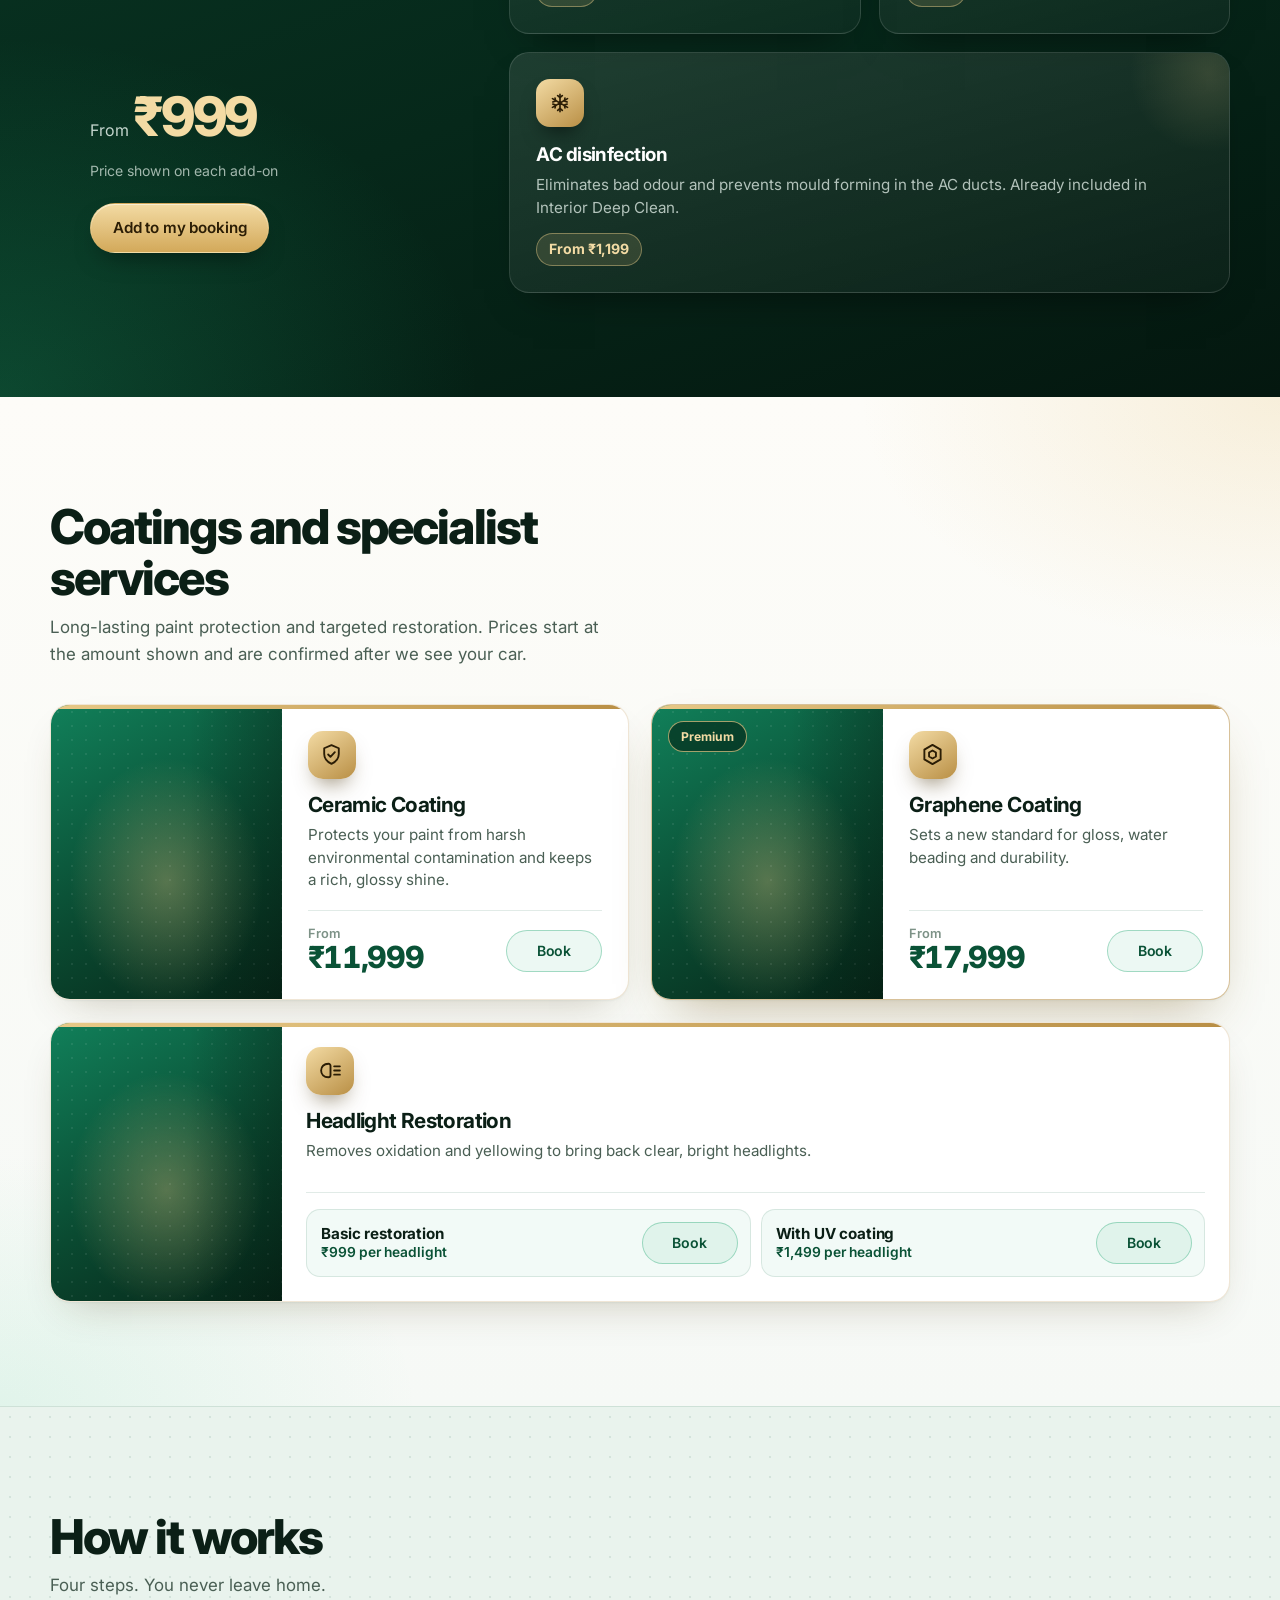
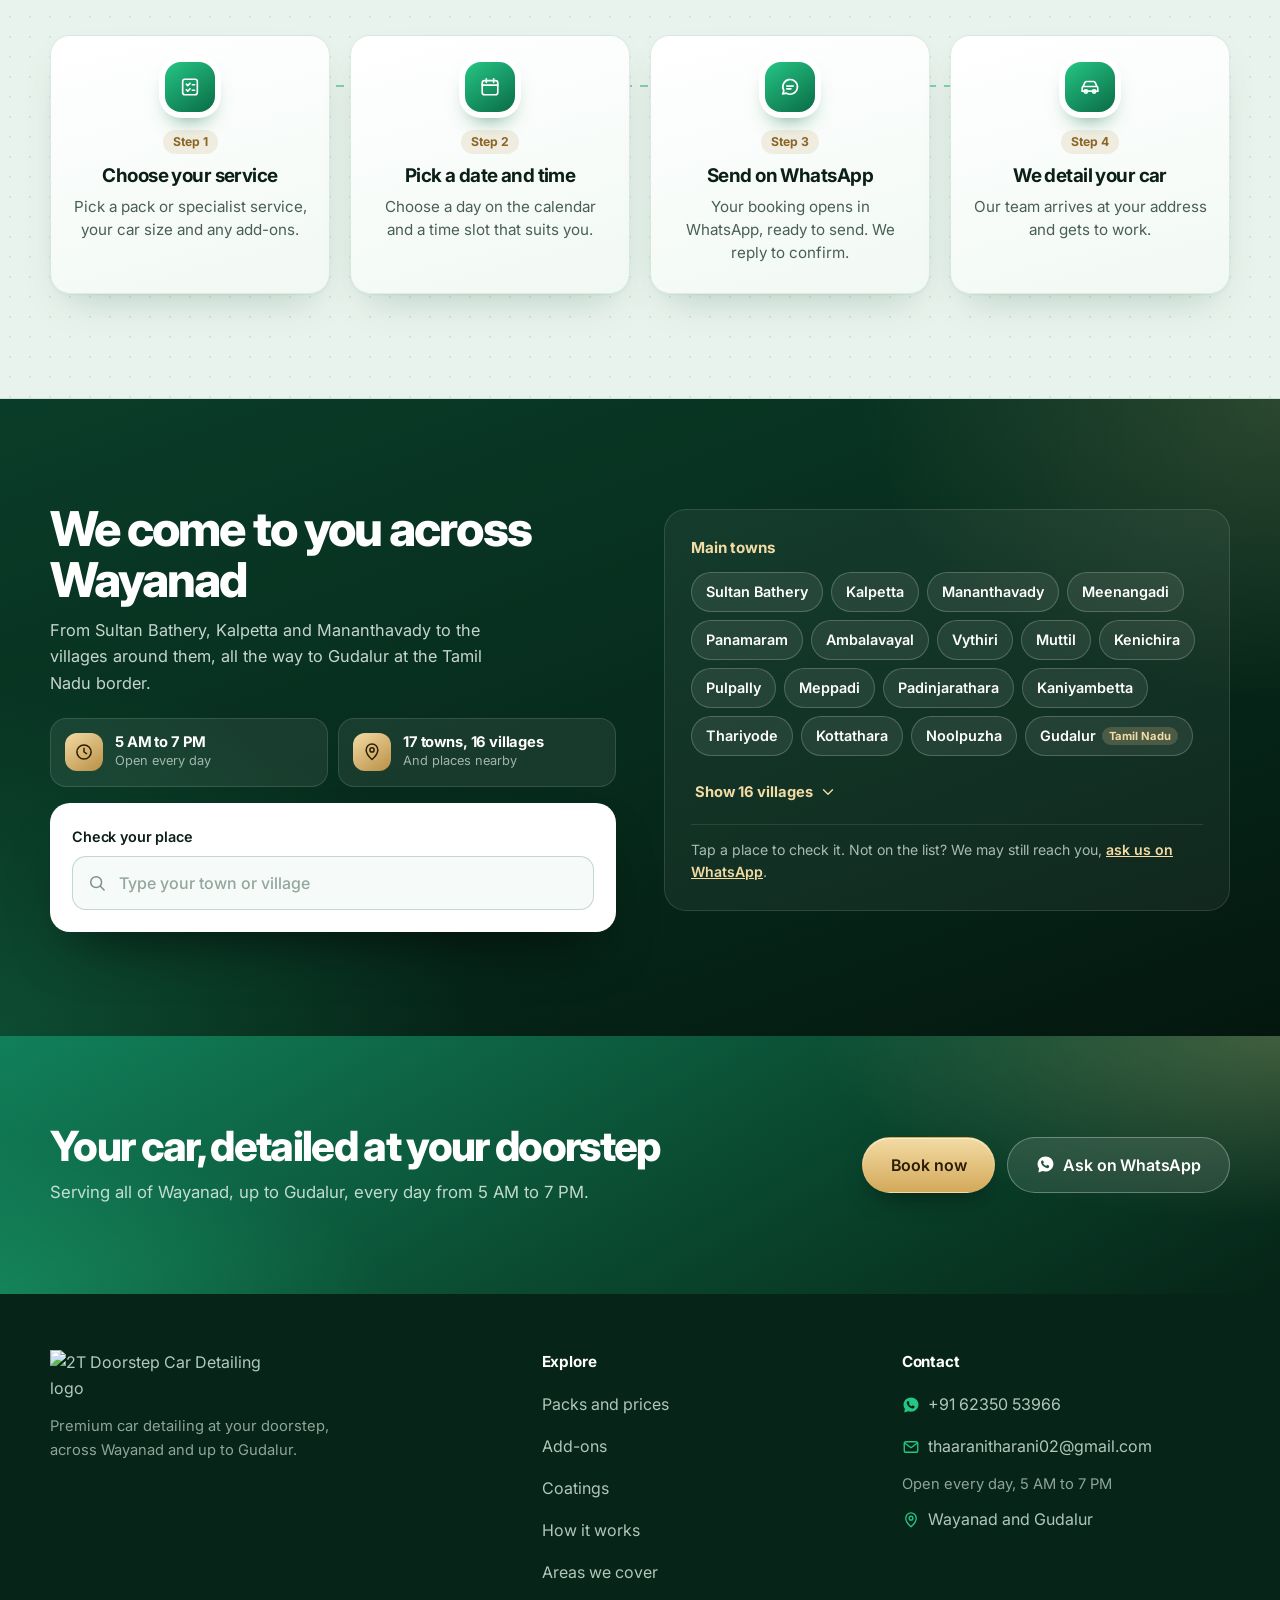
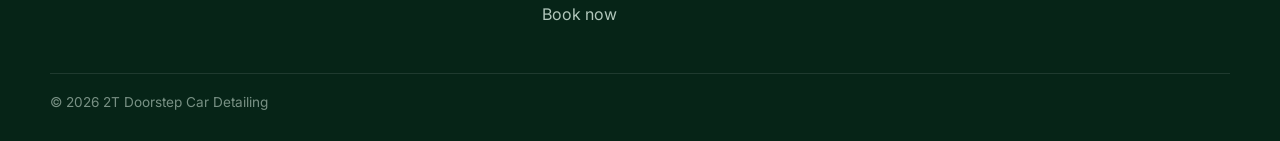
==== commit d18a2cd6: "Add files via upload" ====
--- a/index.html
+++ b/index.html
@@ -65,10 +65,10 @@
       <a href="#addons">Add-ons</a>
       <a href="#specialist">Coatings</a>
       <a href="#areas">Areas</a>
-      <a href="#book">Book</a>
+      <a href="book.html">Book</a>
     </nav>
     <div class="header-actions">
-      <a class="btn btn-primary btn-sm header-cta" href="#book">Book now</a>
+      <a class="btn btn-primary btn-sm header-cta" href="book.html">Book now</a>
       <button type="button" class="menu-btn" id="menuBtn" aria-expanded="false" aria-controls="mobileMenu" aria-label="Open menu">
         <svg class="ic ic-open"><use href="#i-menu"/></svg>
         <svg class="ic ic-close"><use href="#i-close"/></svg>
@@ -82,9 +82,9 @@
       <a href="#specialist"><svg class="ic"><use href="#i-shield"/></svg>Coatings and specialist services<svg class="ic chev"><use href="#i-right"/></svg></a>
       <a href="#how"><svg class="ic"><use href="#i-list"/></svg>How it works<svg class="ic chev"><use href="#i-right"/></svg></a>
       <a href="#areas"><svg class="ic"><use href="#i-pin"/></svg>Areas we cover<svg class="ic chev"><use href="#i-right"/></svg></a>
-      <a href="#book"><svg class="ic"><use href="#i-cal"/></svg>Book a service<svg class="ic chev"><use href="#i-right"/></svg></a>
+      <a href="book.html"><svg class="ic"><use href="#i-cal"/></svg>Book a service<svg class="ic chev"><use href="#i-right"/></svg></a>
       <div class="mobile-menu-actions">
-        <a class="btn btn-primary btn-lg" href="#book">Book now</a>
+        <a class="btn btn-primary btn-lg" href="book.html">Book now</a>
         <a class="btn btn-soft btn-lg js-wa-chat" href="#"><svg class="ic"><use href="#i-wa"/></svg>Chat on WhatsApp</a>
         <a class="menu-mail" href="mailto:thaaranitharani02@gmail.com"><svg class="ic"><use href="#i-mail"/></svg>thaaranitharani02@gmail.com</a>
       </div>
@@ -103,7 +103,7 @@
         <h1>Showroom finish, <span class="grad-text">parked at your doorstep.</span></h1>
         <p class="lead">Premium car detailing that comes to you. Pick a pack, choose a time, and send your booking on WhatsApp in under a minute.</p>
         <div class="hero-actions">
-          <a class="btn btn-primary btn-lg" href="#book">Book now</a>
+          <a class="btn btn-primary btn-lg" href="book.html">Book now</a>
           <a class="btn btn-soft btn-lg" href="#packs">See packs and prices</a>
         </div>
       </div>
@@ -138,7 +138,7 @@
         </div>
         <div class="float-chip chip-b" aria-hidden="true">
           <span class="chip-small">Packs from</span>
-          <strong>₹799</strong>
+          <strong data-lowest-pack>₹799</strong>
         </div>
       </figure>
     </div>
@@ -177,8 +177,7 @@
 
       <div class="pack-grid">
 
-        <article class="pack reveal" data-pack="Basic Wash" data-icon="i-drop"
-                 data-small="799" data-mid="799" data-big="799">
+        <article class="pack reveal" data-pack="Basic Wash" data-icon="i-drop">
           <figure class="pack-media"><img src="https://images.unsplash.com/photo-1769641156615-5d561513b3fa?auto=format&fit=crop&w=900&h=560&q=75" alt="A car being washed with soap and water" width="900" height="560" loading="lazy" onerror="this.parentNode.classList.add('no-img');this.remove()"></figure>
           <span class="pack-icon"><svg class="ic"><use href="#i-drop"/></svg></span>
           <h3>Basic Wash</h3>
@@ -193,11 +192,10 @@
             <li>Dust wipe</li>
             <li>Dashboard dressing</li>
           </ul>
-          <button class="btn btn-outline js-book-pack" type="button">Book this pack</button>
-        </article>
-
-        <article class="pack reveal" data-pack="Interior Deep Clean" data-icon="i-sparkle"
-                 data-small="1,999" data-mid="2,499" data-big="2,999">
+          <a class="btn btn-outline js-book-pack" href="book.html?service=Basic%20Wash">Book this pack</a>
+        </article>
+
+        <article class="pack reveal" data-pack="Interior Deep Clean" data-icon="i-sparkle">
           <figure class="pack-media"><img src="https://images.unsplash.com/photo-1746079074447-73c1bc30bf70?auto=format&fit=crop&w=900&h=560&q=75" alt="A car interior being steam cleaned" width="900" height="560" loading="lazy" onerror="this.parentNode.classList.add('no-img');this.remove()"></figure>
           <span class="pack-icon"><svg class="ic"><use href="#i-sparkle"/></svg></span>
           <h3>Interior Deep Clean</h3>
@@ -210,11 +208,10 @@
             <li>AC disinfection</li>
             <li>Roof cleaning</li>
           </ul>
-          <button class="btn btn-outline js-book-pack" type="button">Book this pack</button>
-        </article>
-
-        <article class="pack reveal" data-pack="Exterior Detailing" data-icon="i-bubbles"
-                 data-small="1,199" data-mid="1,499" data-big="1,799">
+          <a class="btn btn-outline js-book-pack" href="book.html?service=Interior%20Deep%20Clean">Book this pack</a>
+        </article>
+
+        <article class="pack reveal" data-pack="Exterior Detailing" data-icon="i-bubbles">
           <figure class="pack-media"><img src="https://images.unsplash.com/photo-1633014041037-f5446fb4ce99?auto=format&fit=crop&w=900&h=560&q=75" alt="A car covered in foam during a wash" width="900" height="560" loading="lazy" onerror="this.parentNode.classList.add('no-img');this.remove()"></figure>
           <span class="pack-icon"><svg class="ic"><use href="#i-bubbles"/></svg></span>
           <h3>Exterior Detailing</h3>
@@ -226,11 +223,10 @@
             <li>Wax application</li>
             <li>Underbody wash</li>
           </ul>
-          <button class="btn btn-outline js-book-pack" type="button">Book this pack</button>
-        </article>
-
-        <article class="pack reveal" data-pack="Exterior Decon Wash" data-icon="i-shield"
-                 data-small="2,499" data-mid="2,749" data-big="2,999">
+          <a class="btn btn-outline js-book-pack" href="book.html?service=Exterior%20Detailing">Book this pack</a>
+        </article>
+
+        <article class="pack reveal" data-pack="Exterior Decon Wash" data-icon="i-shield">
           <figure class="pack-media"><img src="https://images.unsplash.com/photo-1762933855598-273a51b47649?auto=format&fit=crop&w=900&h=560&q=75" alt="A dark car being washed with foam and water" width="900" height="560" loading="lazy" onerror="this.parentNode.classList.add('no-img');this.remove()"></figure>
           <span class="pack-icon"><svg class="ic"><use href="#i-shield"/></svg></span>
           <h3>Exterior Decon Wash</h3>
@@ -242,11 +238,10 @@
             <li>Underbody wash</li>
             <li>Interior vacuum included free</li>
           </ul>
-          <button class="btn btn-outline js-book-pack" type="button">Book this pack</button>
-        </article>
-
-        <article class="pack pack-feature reveal" data-pack="Paint Correction" data-icon="i-gem"
-                 data-small="6,999" data-mid="8,499" data-big="9,999">
+          <a class="btn btn-outline js-book-pack" href="book.html?service=Exterior%20Decon%20Wash">Book this pack</a>
+        </article>
+
+        <article class="pack pack-feature reveal" data-pack="Paint Correction" data-icon="i-gem">
           <figure class="pack-media"><img src="https://images.unsplash.com/photo-1746079074371-e28f14c76e37?auto=format&fit=crop&w=900&h=560&q=75" alt="Car paintwork being polished by hand" width="900" height="560" loading="lazy" onerror="this.parentNode.classList.add('no-img');this.remove()"></figure>
           <span class="badge">Premium</span>
           <span class="pack-icon"><svg class="ic"><use href="#i-gem"/></svg></span>
@@ -258,7 +253,7 @@
             <li>Machine polishing of the paintwork</li>
             <li>Deeper gloss and a smoother finish</li>
           </ul>
-          <button class="btn btn-gold js-book-pack" type="button">Book this pack</button>
+          <a class="btn btn-gold js-book-pack" href="book.html?service=Paint%20Correction">Book this pack</a>
         </article>
 
       </div>
@@ -271,9 +266,9 @@
       <div class="addon-intro reveal">
         <h2>Add-ons</h2>
         <p>For stubborn marks a normal wash cannot lift, and a fresher cabin. Add any of these to your service when you book.</p>
-        <p class="addon-intro-price">From <span>₹999</span></p>
+        <p class="addon-intro-price">From <span data-lowest-addon>₹999</span></p>
         <p class="addon-intro-note">Price shown on each add-on</p>
-        <a class="btn btn-gold" href="#book">Add to my booking</a>
+        <a class="btn btn-gold" href="book.html">Add to my booking</a>
       </div>
 
       <ul class="addon-grid">
@@ -281,31 +276,31 @@
           <span class="addon-ic"><svg class="ic"><use href="#i-bricks"/></svg></span>
           <h3>Cement removal</h3>
           <p>Lifts dried cement and concrete splashes from paint and glass.</p>
-          <span class="addon-price">₹999</span>
+          <span class="addon-price" data-price-of="Cement removal">₹999</span>
         </li>
         <li class="addon reveal">
           <span class="addon-ic"><svg class="ic"><use href="#i-bug"/></svg></span>
           <h3>Car bug removal</h3>
           <p>Clears dried insect marks from the bumper, bonnet and mirrors.</p>
-          <span class="addon-price">₹999</span>
+          <span class="addon-price" data-price-of="Car bug removal">₹999</span>
         </li>
         <li class="addon reveal">
           <span class="addon-ic"><svg class="ic"><use href="#i-spot"/></svg></span>
           <h3>Water spot removal</h3>
           <p>Removes hard-water marks left on paint and glass after drying.</p>
-          <span class="addon-price">₹999</span>
+          <span class="addon-price" data-price-of="Water spot removal">₹999</span>
         </li>
         <li class="addon reveal">
           <span class="addon-ic"><svg class="ic"><use href="#i-brush"/></svg></span>
           <h3>Paint transfer removal</h3>
           <p>Takes off paint scuffs left by another car, a wall or a gate.</p>
-          <span class="addon-price">₹999</span>
+          <span class="addon-price" data-price-of="Paint transfer removal">₹999</span>
         </li>
         <li class="addon addon-wide reveal">
           <span class="addon-ic"><svg class="ic"><use href="#i-snow"/></svg></span>
           <h3>AC disinfection</h3>
           <p>Eliminates bad odour and prevents mould forming in the AC ducts. Already included in Interior Deep Clean.</p>
-          <span class="addon-price">From ₹1,199</span>
+          <span class="addon-price" data-price-of="AC disinfection">From ₹1,199</span>
         </li>
       </ul>
     </div>
@@ -328,8 +323,8 @@
             <h3>Ceramic Coating</h3>
             <p class="svc-desc">Protects your paint from harsh environmental contamination and keeps a rich, glossy shine.</p>
             <div class="svc-foot">
-              <p class="svc-price"><span class="svc-from">From</span><span class="svc-amt">₹11,999</span></p>
-              <button type="button" class="btn btn-outline btn-sm js-book-service" data-service="Ceramic Coating" data-price="11999" data-from="1" data-icon="i-shield">Book</button>
+              <p class="svc-price"><span class="svc-from">From</span><span class="svc-amt" data-price-of="Ceramic Coating" data-plain>₹11,999</span></p>
+              <a class="btn btn-outline btn-sm js-book-service" href="book.html?service=Ceramic%20Coating">Book</a>
             </div>
           </div>
         </article>
@@ -341,8 +336,8 @@
             <h3>Graphene Coating</h3>
             <p class="svc-desc">Sets a new standard for gloss, water beading and durability.</p>
             <div class="svc-foot">
-              <p class="svc-price"><span class="svc-from">From</span><span class="svc-amt">₹17,999</span></p>
-              <button type="button" class="btn btn-outline btn-sm js-book-service" data-service="Graphene Coating" data-price="17999" data-from="1" data-icon="i-hex">Book</button>
+              <p class="svc-price"><span class="svc-from">From</span><span class="svc-amt" data-price-of="Graphene Coating" data-plain>₹17,999</span></p>
+              <a class="btn btn-outline btn-sm js-book-service" href="book.html?service=Graphene%20Coating">Book</a>
             </div>
           </div>
         </article>
@@ -354,12 +349,12 @@
             <p class="svc-desc">Removes oxidation and yellowing to bring back clear, bright headlights.</p>
             <ul class="tiers">
               <li>
-                <div class="tier-text"><strong>Basic restoration</strong><span>₹999 per headlight</span></div>
-                <button type="button" class="btn btn-outline btn-sm js-book-service" data-service="Headlight Restoration (Basic)" data-price="999" data-per="headlight" data-icon="i-light" aria-label="Book basic headlight restoration">Book</button>
+                <div class="tier-text"><strong>Basic restoration</strong><span data-price-of="Headlight Restoration (Basic)">₹999 per headlight</span></div>
+                <a class="btn btn-outline btn-sm js-book-service" href="book.html?service=Headlight%20Restoration%20%28Basic%29" aria-label="Book basic headlight restoration">Book</a>
               </li>
               <li>
-                <div class="tier-text"><strong>With UV coating</strong><span>₹1,499 per headlight</span></div>
-                <button type="button" class="btn btn-outline btn-sm js-book-service" data-service="Headlight Restoration with UV Coating" data-price="1499" data-per="headlight" data-icon="i-light" aria-label="Book headlight restoration with UV coating">Book</button>
+                <div class="tier-text"><strong>With UV coating</strong><span data-price-of="Headlight Restoration with UV Coating">₹1,499 per headlight</span></div>
+                <a class="btn btn-outline btn-sm js-book-service" href="book.html?service=Headlight%20Restoration%20with%20UV%20Coating" aria-label="Book headlight restoration with UV coating">Book</a>
               </li>
             </ul>
           </div>
@@ -477,226 +472,6 @@
     </div>
   </section>
 
-  <!-- BOOKING -->
-  <section class="section section-book" id="book">
-    <div class="wrap">
-      <div class="section-head reveal">
-        <div>
-          <h2>Book your detailing</h2>
-          <p class="muted">Four short steps. At the end, WhatsApp opens with your booking written out. Just press send.</p>
-        </div>
-      </div>
-
-      <div class="book-grid">
-
-        <form class="wizard" id="wizard" novalidate>
-          <ol class="progress" aria-label="Booking steps">
-            <li><button type="button" class="progress-step is-current" data-go="1" aria-current="step"><span class="progress-dot">1</span><span class="progress-label">Service</span></button></li>
-            <li><button type="button" class="progress-step" data-go="2" disabled><span class="progress-dot">2</span><span class="progress-label">Date and time</span></button></li>
-            <li><button type="button" class="progress-step" data-go="3" disabled><span class="progress-dot">3</span><span class="progress-label">Address</span></button></li>
-            <li><button type="button" class="progress-step" data-go="4" disabled><span class="progress-dot">4</span><span class="progress-label">Review</span></button></li>
-          </ol>
-
-          <!-- STEP 1 -->
-          <fieldset class="panel" data-step="1">
-            <legend class="panel-title" tabindex="-1">Your car and service</legend>
-
-            <div class="row">
-              <div class="field">
-                <span class="label" id="size-label">Car size</span>
-                <div class="cselect" id="sizeSelect" data-placeholder="Select size">
-                  <button type="button" class="cselect-btn" aria-haspopup="listbox" aria-expanded="false" aria-labelledby="size-label sizeSelect-val">
-                    <span class="cselect-val" id="sizeSelect-val">Small</span>
-                    <svg class="ic cselect-chev"><use href="#i-chev"/></svg>
-                  </button>
-                  <ul class="cselect-list" role="listbox" tabindex="-1" aria-labelledby="size-label" hidden></ul>
-                </div>
-              </div>
-
-              <div class="field">
-                <span class="label" id="pack-label">Service</span>
-                <div class="cselect" id="packSelect" data-placeholder="Select a service">
-                  <button type="button" class="cselect-btn" aria-haspopup="listbox" aria-expanded="false" aria-labelledby="pack-label packSelect-val" aria-describedby="err-pack">
-                    <span class="cselect-val is-placeholder" id="packSelect-val">Select a service</span>
-                    <svg class="ic cselect-chev"><use href="#i-chev"/></svg>
-                  </button>
-                  <ul class="cselect-list" role="listbox" tabindex="-1" aria-labelledby="pack-label" hidden></ul>
-                </div>
-                <p class="err" id="err-pack"></p>
-              </div>
-            </div>
-
-            <div class="field" id="lightsField" hidden>
-              <span class="label" id="lights-label">Number of headlights</span>
-              <div class="chips-select chips-two" role="radiogroup" aria-labelledby="lights-label" id="lightsPick">
-                <button type="button" role="radio" aria-checked="false" data-value="1">1 headlight</button>
-                <button type="button" role="radio" aria-checked="true" data-value="2">2 headlights</button>
-              </div>
-            </div>
-
-            <div class="field">
-              <label class="label" for="f-car">Car make and model</label>
-              <input id="f-car" type="text" placeholder="For example, Hyundai i20" autocomplete="off" aria-describedby="err-car">
-              <p class="err" id="err-car"></p>
-            </div>
-
-            <div class="field">
-              <span class="label">Add-ons <span class="opt">optional</span></span>
-              <div class="toggle-grid" id="addonToggles">
-                <label class="toggle"><input type="checkbox" value="Cement removal" data-price="999"><span class="toggle-box"><svg class="ic"><use href="#i-bricks"/></svg><span class="toggle-name">Cement removal</span><span class="toggle-price">₹999</span></span></label>
-                <label class="toggle"><input type="checkbox" value="Car bug removal" data-price="999"><span class="toggle-box"><svg class="ic"><use href="#i-bug"/></svg><span class="toggle-name">Car bug removal</span><span class="toggle-price">₹999</span></span></label>
-                <label class="toggle"><input type="checkbox" value="Water spot removal" data-price="999"><span class="toggle-box"><svg class="ic"><use href="#i-spot"/></svg><span class="toggle-name">Water spot removal</span><span class="toggle-price">₹999</span></span></label>
-                <label class="toggle"><input type="checkbox" value="Paint transfer removal" data-price="999"><span class="toggle-box"><svg class="ic"><use href="#i-brush"/></svg><span class="toggle-name">Paint transfer removal</span><span class="toggle-price">₹999</span></span></label>
-                <label class="toggle" id="acToggle"><input type="checkbox" value="AC disinfection" data-price="1199" data-from="1"><span class="toggle-box"><svg class="ic"><use href="#i-snow"/></svg><span class="toggle-name">AC disinfection</span><span class="toggle-price" data-normal="From ₹1,199">From ₹1,199</span></span></label>
-              </div>
-            </div>
-          </fieldset>
-
-          <!-- STEP 2 -->
-          <fieldset class="panel" data-step="2" hidden>
-            <legend class="panel-title" tabindex="-1">Pick a date and time</legend>
-
-            <div class="when">
-              <div class="field">
-                <span class="label" id="cal-label">Date</span>
-                <div class="cal" id="calendar" aria-labelledby="cal-label">
-                  <div class="cal-head">
-                    <button type="button" class="cal-nav" data-cal="prev" aria-label="Previous month"><svg class="ic"><use href="#i-left"/></svg></button>
-                    <p class="cal-month" aria-live="polite"></p>
-                    <button type="button" class="cal-nav" data-cal="next" aria-label="Next month"><svg class="ic"><use href="#i-right"/></svg></button>
-                  </div>
-                  <div class="cal-week" aria-hidden="true"><span>Sun</span><span>Mon</span><span>Tue</span><span>Wed</span><span>Thu</span><span>Fri</span><span>Sat</span></div>
-                  <div class="cal-grid" role="group" aria-label="Choose a date"></div>
-                </div>
-                <p class="err" id="err-date"></p>
-              </div>
-
-              <div class="field">
-                <span class="label" id="slot-label">Time slot</span>
-                <p class="slot-date" id="slotDate">Choose a date first</p>
-                <div class="slots" id="slots" role="radiogroup" aria-labelledby="slot-label"></div>
-                <p class="err" id="err-slot"></p>
-                <p class="hint">We confirm the exact time on WhatsApp.</p>
-              </div>
-            </div>
-          </fieldset>
-
-          <!-- STEP 3 -->
-          <fieldset class="panel" data-step="3" hidden>
-            <legend class="panel-title" tabindex="-1">Where should we come?</legend>
-
-            <div class="row">
-              <div class="field">
-                <label class="label" for="f-name">Your name</label>
-                <input id="f-name" type="text" autocomplete="name" aria-describedby="err-name">
-                <p class="err" id="err-name"></p>
-              </div>
-              <div class="field">
-                <label class="label" for="f-phone">Phone <span class="opt">optional</span></label>
-                <input id="f-phone" type="tel" inputmode="tel" autocomplete="tel" placeholder="If different from WhatsApp" aria-describedby="err-phone">
-                <p class="err" id="err-phone"></p>
-              </div>
-            </div>
-
-            <div class="field">
-              <label class="label" for="f-house">House or flat number, building</label>
-              <input id="f-house" type="text" autocomplete="address-line1" placeholder="For example, 12B, Green Residency" aria-describedby="err-house">
-              <p class="err" id="err-house"></p>
-            </div>
-
-            <div class="row">
-              <div class="field">
-                <label class="label" for="f-street">Street and area</label>
-                <input id="f-street" type="text" autocomplete="address-line2" placeholder="For example, MG Road, Kaloor" aria-describedby="err-street">
-                <p class="err" id="err-street"></p>
-              </div>
-              <div class="field">
-                <label class="label" for="f-landmark">Landmark <span class="opt">optional</span></label>
-                <input id="f-landmark" type="text" placeholder="For example, near the bus stand">
-              </div>
-            </div>
-
-            <div class="row row-pair">
-              <div class="field">
-                <label class="label" for="f-town">Town or city</label>
-                <input id="f-town" type="text" autocomplete="address-level2" list="placeList" aria-describedby="err-town townHint">
-                <p class="hint" id="townHint" hidden></p>
-                <p class="err" id="err-town"></p>
-              </div>
-              <div class="field">
-                <label class="label" for="f-pin">Pincode</label>
-                <input id="f-pin" type="text" inputmode="numeric" maxlength="6" autocomplete="postal-code" aria-describedby="err-pin">
-                <p class="err" id="err-pin"></p>
-              </div>
-            </div>
-
-            <div class="locate" id="locateBox">
-              <span class="label">Map location <span class="opt">optional, helps our team find you</span></span>
-              <div class="locate-row">
-                <button type="button" class="btn btn-soft btn-sm" id="locateBtn"><svg class="ic"><use href="#i-locate"/></svg><span id="locateBtnText">Use my current location</span></button>
-                <p class="hint" id="locateStatus" aria-live="polite">Works best on your phone with GPS turned on.</p>
-              </div>
-              <div class="locate-result" id="locateResult" hidden>
-                <svg class="ic"><use href="#i-pin"/></svg>
-                <span id="locateAcc"></span>
-                <span class="locate-actions">
-                  <a id="locateMap" href="#" target="_blank" rel="noopener">Check on map</a>
-                  <button type="button" class="link-btn" id="locateClear">Remove</button>
-                </span>
-              </div>
-              <div class="locate-or"><span>or</span></div>
-              <div class="field">
-                <label class="label" for="f-maplink">Paste a Google Maps link</label>
-                <input id="f-maplink" type="url" inputmode="url" autocomplete="off" placeholder="https://maps.app.goo.gl/…" aria-describedby="err-maplink maplink-hint">
-                <p class="hint" id="maplink-hint">In Google Maps, tap your location, then Share, then Copy link.</p>
-                <p class="err" id="err-maplink"></p>
-              </div>
-            </div>
-
-            <div class="field">
-              <span class="label" id="park-label">Where is the car parked? <span class="opt">optional</span></span>
-              <div class="chips-select" role="radiogroup" aria-labelledby="park-label" id="parking">
-                <button type="button" role="radio" aria-checked="false" data-value="Covered parking">Covered parking</button>
-                <button type="button" role="radio" aria-checked="false" data-value="Open parking">Open parking</button>
-                <button type="button" role="radio" aria-checked="false" data-value="Basement">Basement</button>
-                <button type="button" role="radio" aria-checked="false" data-value="Roadside">Roadside</button>
-              </div>
-            </div>
-
-            <div class="field">
-              <label class="label" for="f-notes">Notes for our team <span class="opt">optional</span></label>
-              <textarea id="f-notes" rows="3" placeholder="Gate code, floor, anything we should know"></textarea>
-            </div>
-          </fieldset>
-
-          <!-- STEP 4 -->
-          <fieldset class="panel" data-step="4" hidden>
-            <legend class="panel-title" tabindex="-1">Check your booking</legend>
-            <div class="review" id="review"></div>
-            <p class="hint center">Tapping send opens WhatsApp with this booking written out. The final price is confirmed there.</p>
-          </fieldset>
-
-          <div class="wizard-nav">
-            <button type="button" class="btn btn-soft" id="backBtn" hidden><svg class="ic"><use href="#i-left"/></svg>Back</button>
-            <button type="button" class="btn btn-primary" id="nextBtn">Continue<svg class="ic"><use href="#i-right"/></svg></button>
-            <button type="submit" class="btn btn-primary" id="sendBtn" hidden><svg class="ic"><use href="#i-wa"/></svg>Send on WhatsApp</button>
-          </div>
-        </form>
-
-        <aside class="summary" aria-label="Your booking so far">
-          <h3>Your booking</h3>
-          <dl class="summary-list" id="summary"></dl>
-          <div class="summary-total">
-            <span>Estimated total</span>
-            <strong id="summaryTotal">–</strong>
-          </div>
-          <p class="hint">Prefer to chat? <a class="js-wa-chat" href="#">Message us on WhatsApp</a></p>
-        </aside>
-
-      </div>
-    </div>
-  </section>
-
   <!-- AREA CTA -->
   <section class="cta-band">
     <div class="wrap cta-inner reveal">
@@ -705,7 +480,7 @@
         <p>Serving all of Wayanad, up to Gudalur, every day from 5 AM to 7 PM.</p>
       </div>
       <div class="cta-actions">
-        <a class="btn btn-gold btn-lg" href="#book">Book now</a>
+        <a class="btn btn-gold btn-lg" href="book.html">Book now</a>
         <a class="btn btn-glass btn-lg js-wa-chat" href="#"><svg class="ic"><use href="#i-wa"/></svg>Ask on WhatsApp</a>
       </div>
     </div>
@@ -713,41 +488,7 @@
 
 </main>
 
-<datalist id="placeList">
-    <option value="Sultan Bathery">
-    <option value="Kalpetta">
-    <option value="Mananthavady">
-    <option value="Meenangadi">
-    <option value="Panamaram">
-    <option value="Ambalavayal">
-    <option value="Vythiri">
-    <option value="Muttil">
-    <option value="Kenichira">
-    <option value="Pulpally">
-    <option value="Meppadi">
-    <option value="Padinjarathara">
-    <option value="Kaniyambetta">
-    <option value="Thariyode">
-    <option value="Kottathara">
-    <option value="Noolpuzha">
-    <option value="Gudalur">
-    <option value="Kuppadi">
-    <option value="Poothadi">
-    <option value="Nadavayal">
-    <option value="Vellamunda">
-    <option value="Thirunelly">
-    <option value="Thavinjal">
-    <option value="Edavaka">
-    <option value="Periya">
-    <option value="Thondernad">
-    <option value="Padichira">
-    <option value="Irulam">
-    <option value="Pozhuthana">
-    <option value="Achooranam">
-    <option value="Lakkidi">
-    <option value="Kunnathidavaka">
-    <option value="Vaduvanchal">
-</datalist>
+
 
 <footer class="site-footer">
   <div class="wrap footer-grid">
@@ -765,7 +506,7 @@
         <li><a href="#specialist">Coatings</a></li>
         <li><a href="#how">How it works</a></li>
         <li><a href="#areas">Areas we cover</a></li>
-        <li><a href="#book">Book now</a></li>
+        <li><a href="book.html">Book now</a></li>
       </ul>
     </div>
     <div class="footer-col">
@@ -784,11 +525,12 @@
 </footer>
 
 <!-- Sticky booking button, mobile only -->
-<a class="sticky-cta" href="#book" id="stickyCta">
+<a class="sticky-cta" href="book.html" id="stickyCta">
   <svg class="ic"><use href="#i-cal"/></svg>
   <span>Book now</span>
 </a>
 
-<script src="script.js"></script>
+<script src="data.js"></script>
+<script src="app.js"></script>
 </body>
 </html>
--- a/styles.css
+++ b/styles.css
@@ -123,6 +123,15 @@
 .mobile-menu-actions .btn-soft { background: rgba(255, 255, 255, 0.08); color: #fff; border-color: rgba(255, 255, 255, 0.2); }
 body.menu-open { overflow: hidden; }
 
+/* Booking page on phones: keep Back / Continue / Send always visible at the bottom */
+.page-book .wizard-nav {
+  position: sticky; bottom: 0; z-index: 5;
+  margin: 20px -16px -20px; padding: 12px 16px max(12px, env(safe-area-inset-bottom));
+  background: rgba(255, 255, 255, 0.96); backdrop-filter: blur(8px); -webkit-backdrop-filter: blur(8px);
+  border-top: 1px solid var(--line); border-radius: 0 0 22px 22px;
+  box-shadow: 0 -10px 24px -16px rgba(10, 82, 54, 0.35);
+}
+
 /* ================= Hero ================= */
 .hero { position: relative; overflow: hidden; padding: 0 0 36px; }
 .hero-glow {
@@ -344,6 +353,13 @@
 .section-how { background-color: #e9f3ed; background-image: radial-gradient(rgba(15, 90, 59, 0.1) 1px, transparent 1.5px); background-size: 20px 20px; border-block: 1px solid var(--line); }
 .section-book { background: radial-gradient(700px 500px at 0% 0%, rgba(37, 198, 133, 0.14), transparent 60%), radial-gradient(700px 500px at 100% 100%, rgba(231, 201, 135, 0.22), transparent 60%), linear-gradient(180deg, #ffffff, #f3f8f5); }
 .section-dark { color: #eaf6ef; background: radial-gradient(700px 500px at 100% 0%, rgba(231, 201, 135, 0.16), transparent 60%), radial-gradient(800px 600px at 0% 100%, rgba(37, 198, 133, 0.22), transparent 60%), linear-gradient(160deg, #0a3d29 0%, #06281a 60%, #04170f 100%); }
+.book-page { padding-top: 28px; min-height: 70vh; }
+.book-page h1 { font-size: clamp(1.9rem, 2.6vw + 1rem, 3rem); line-height: 1.07; letter-spacing: -0.04em; font-weight: 800; }
+.back-link {
+  display: inline-flex; align-items: center; gap: 6px; min-height: 40px; margin-bottom: 14px;
+  color: var(--green-mid); font-weight: 600; font-size: 0.92rem; text-decoration: none;
+}
+.back-link .ic { width: 18px; height: 18px; }
 .section-tint { background: linear-gradient(180deg, var(--bg-tint), #f0f7f3); border-block: 1px solid var(--line); }
 .section-head { display: grid; gap: 20px; margin-bottom: 26px; }
 .section-head > div:first-child { max-width: 56ch; }
@@ -749,6 +765,7 @@
 
 /* ================= Tablet: 600px and up ================= */
 @media (min-width: 600px) {
+  .page-book .wizard-nav { position: static; margin: 28px 0 0; padding: 22px 0 0; background: none; backdrop-filter: none; -webkit-backdrop-filter: none; border-radius: 0; box-shadow: none; }
   .area-facts li { flex-direction: row; align-items: center; gap: 12px; }
   .area-check { padding: 22px; }
   .area-result { grid-template-columns: 1fr auto; align-items: center; }
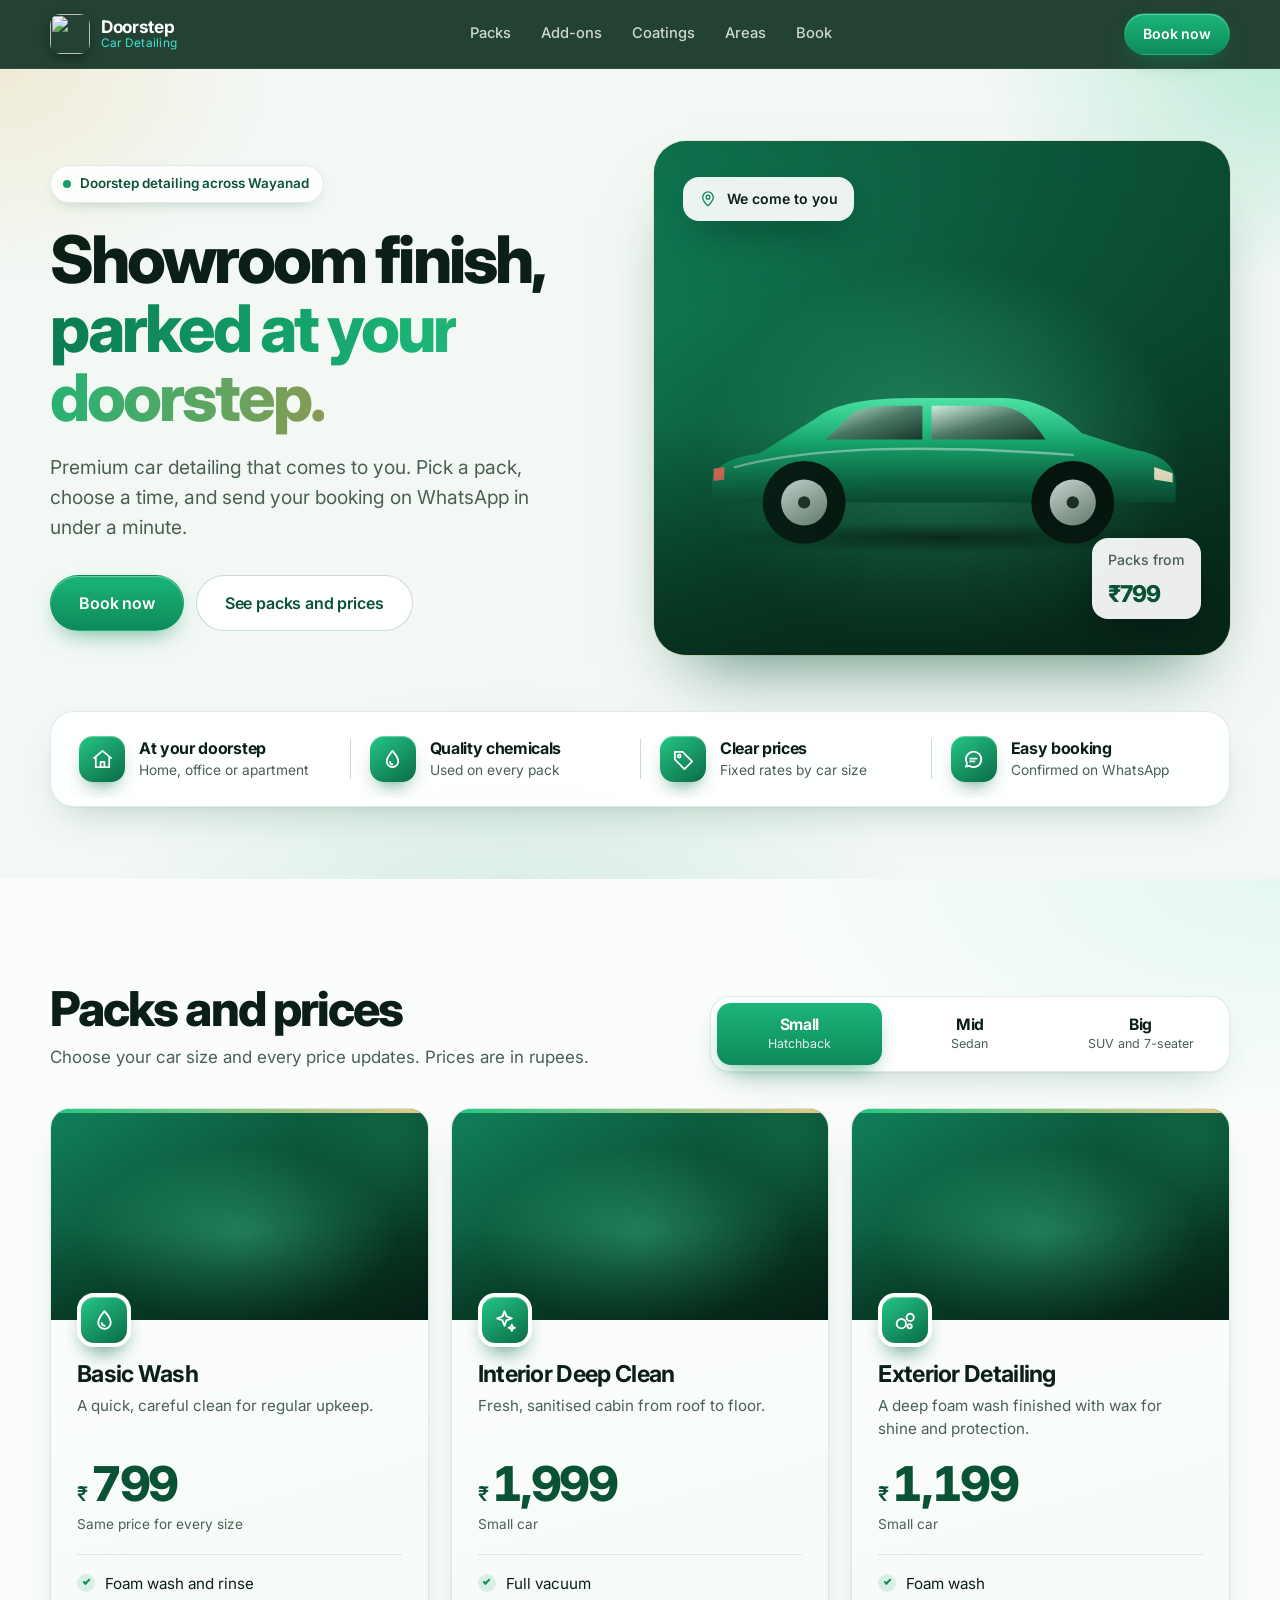
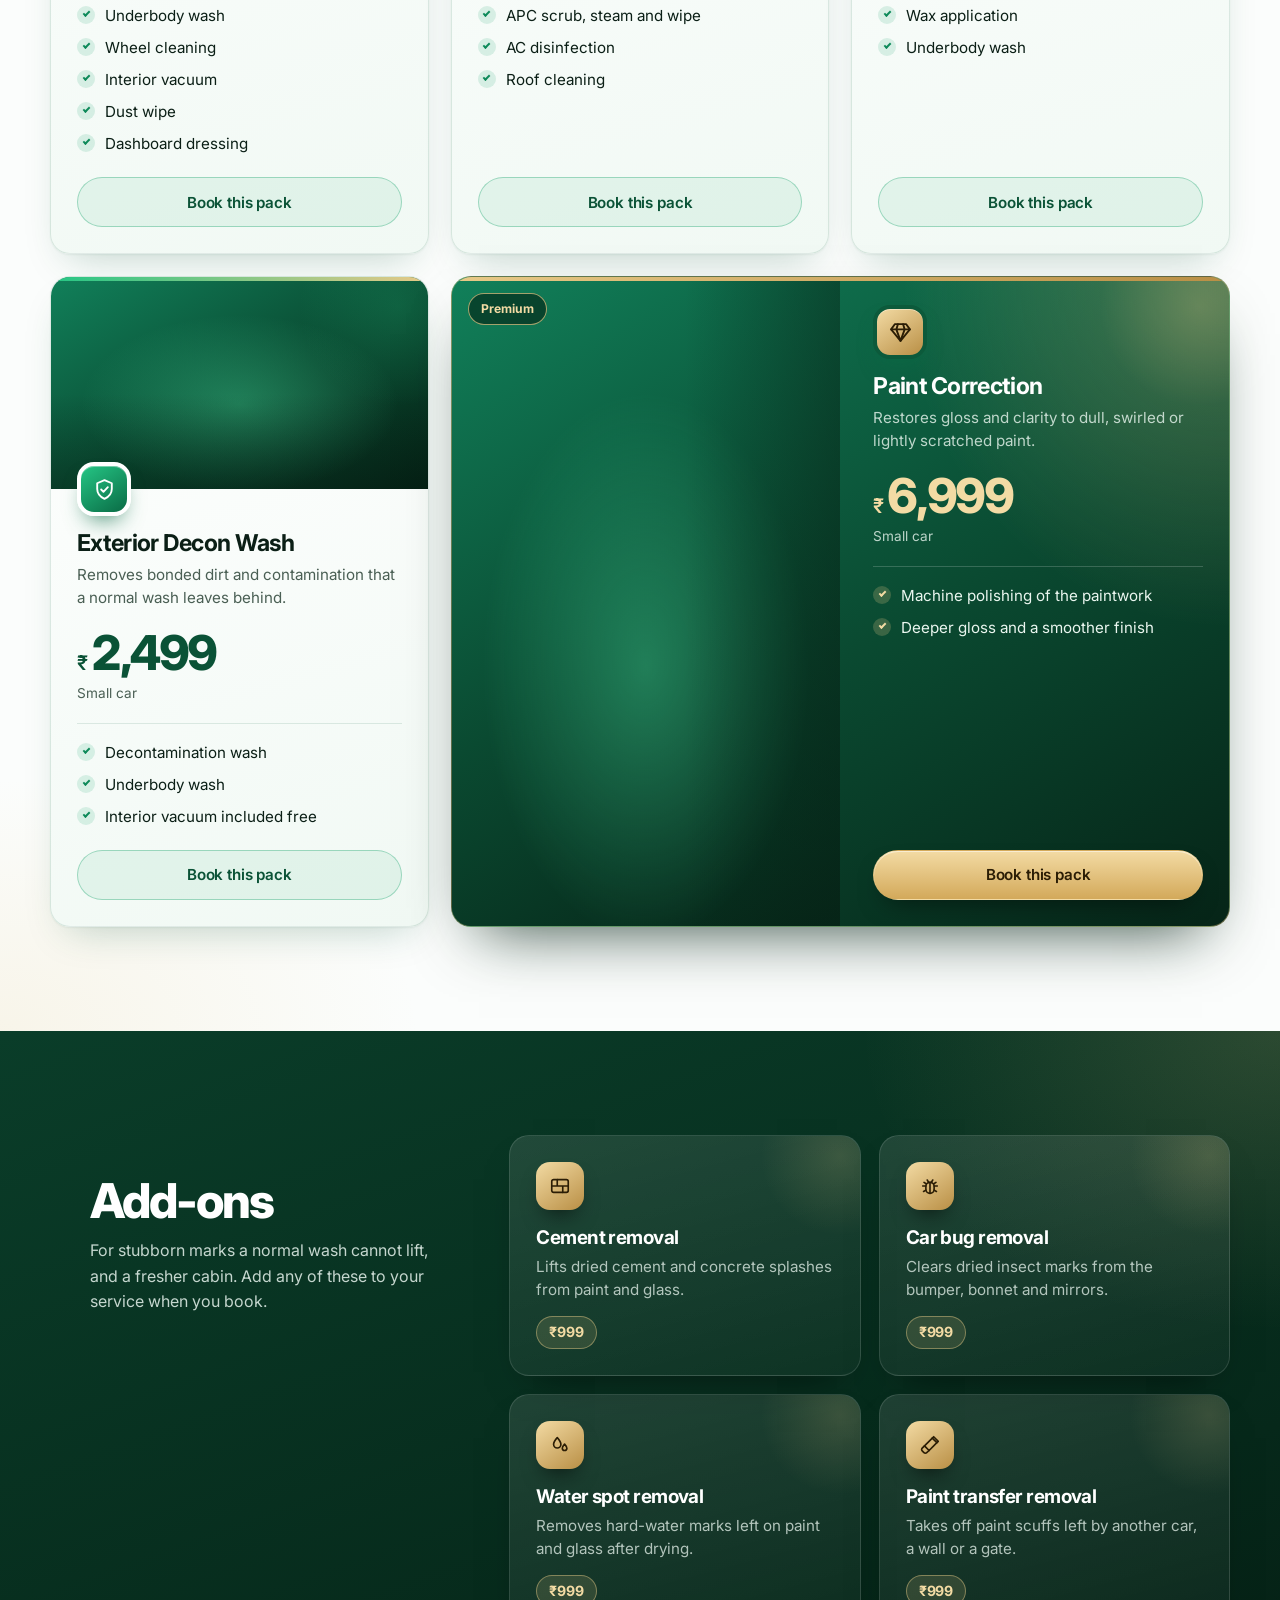
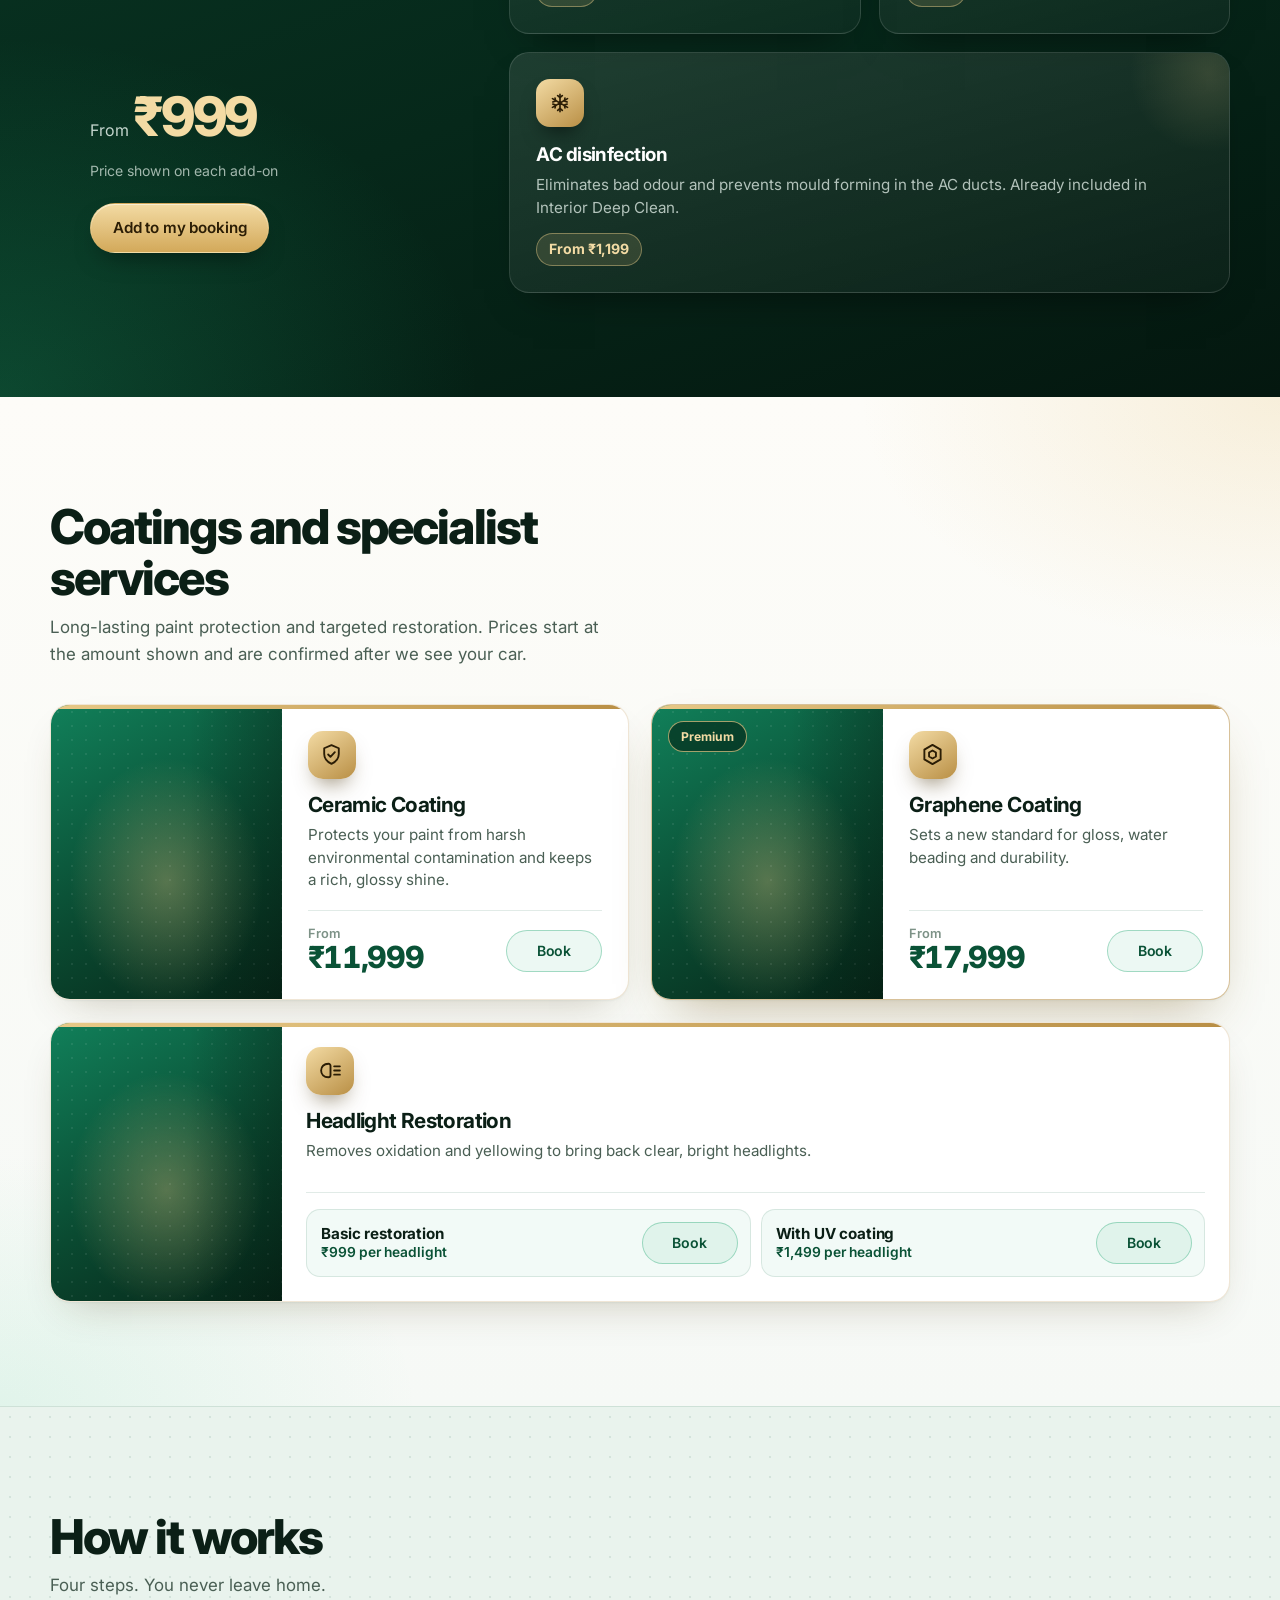
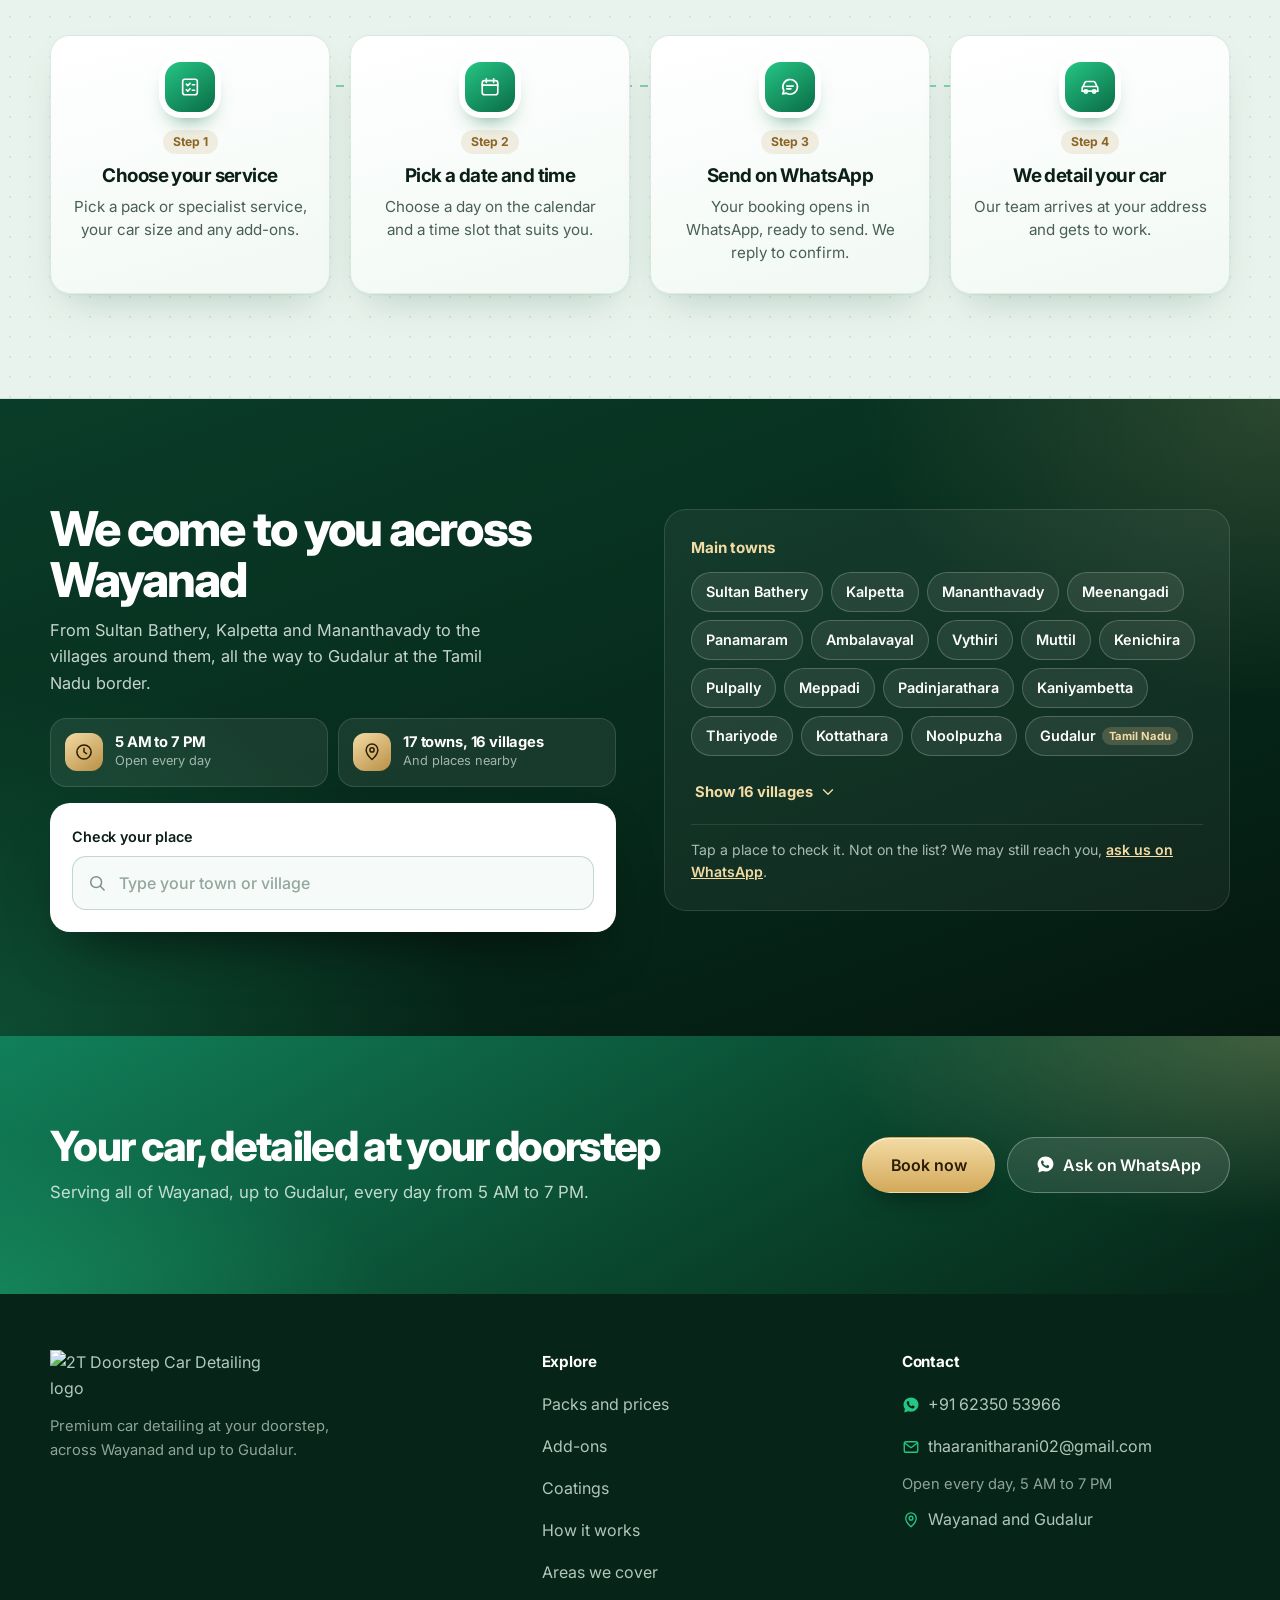
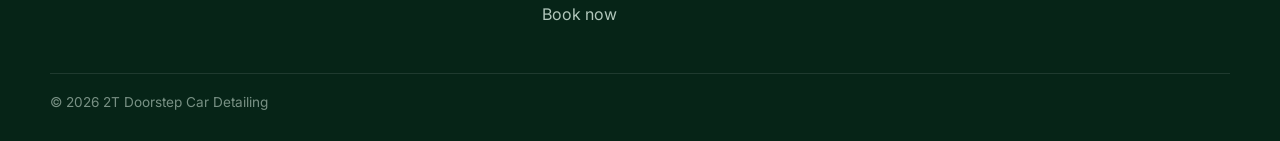
==== commit c1cddc2e: "Remove sticky booking button from index.html Removed sticky booking button from the footer." ====
--- a/index.html
+++ b/index.html
@@ -524,11 +524,6 @@
   </div>
 </footer>
 
-<!-- Sticky booking button, mobile only -->
-<a class="sticky-cta" href="book.html" id="stickyCta">
-  <svg class="ic"><use href="#i-cal"/></svg>
-  <span>Book now</span>
-</a>
 
 <script src="data.js"></script>
 <script src="app.js"></script>
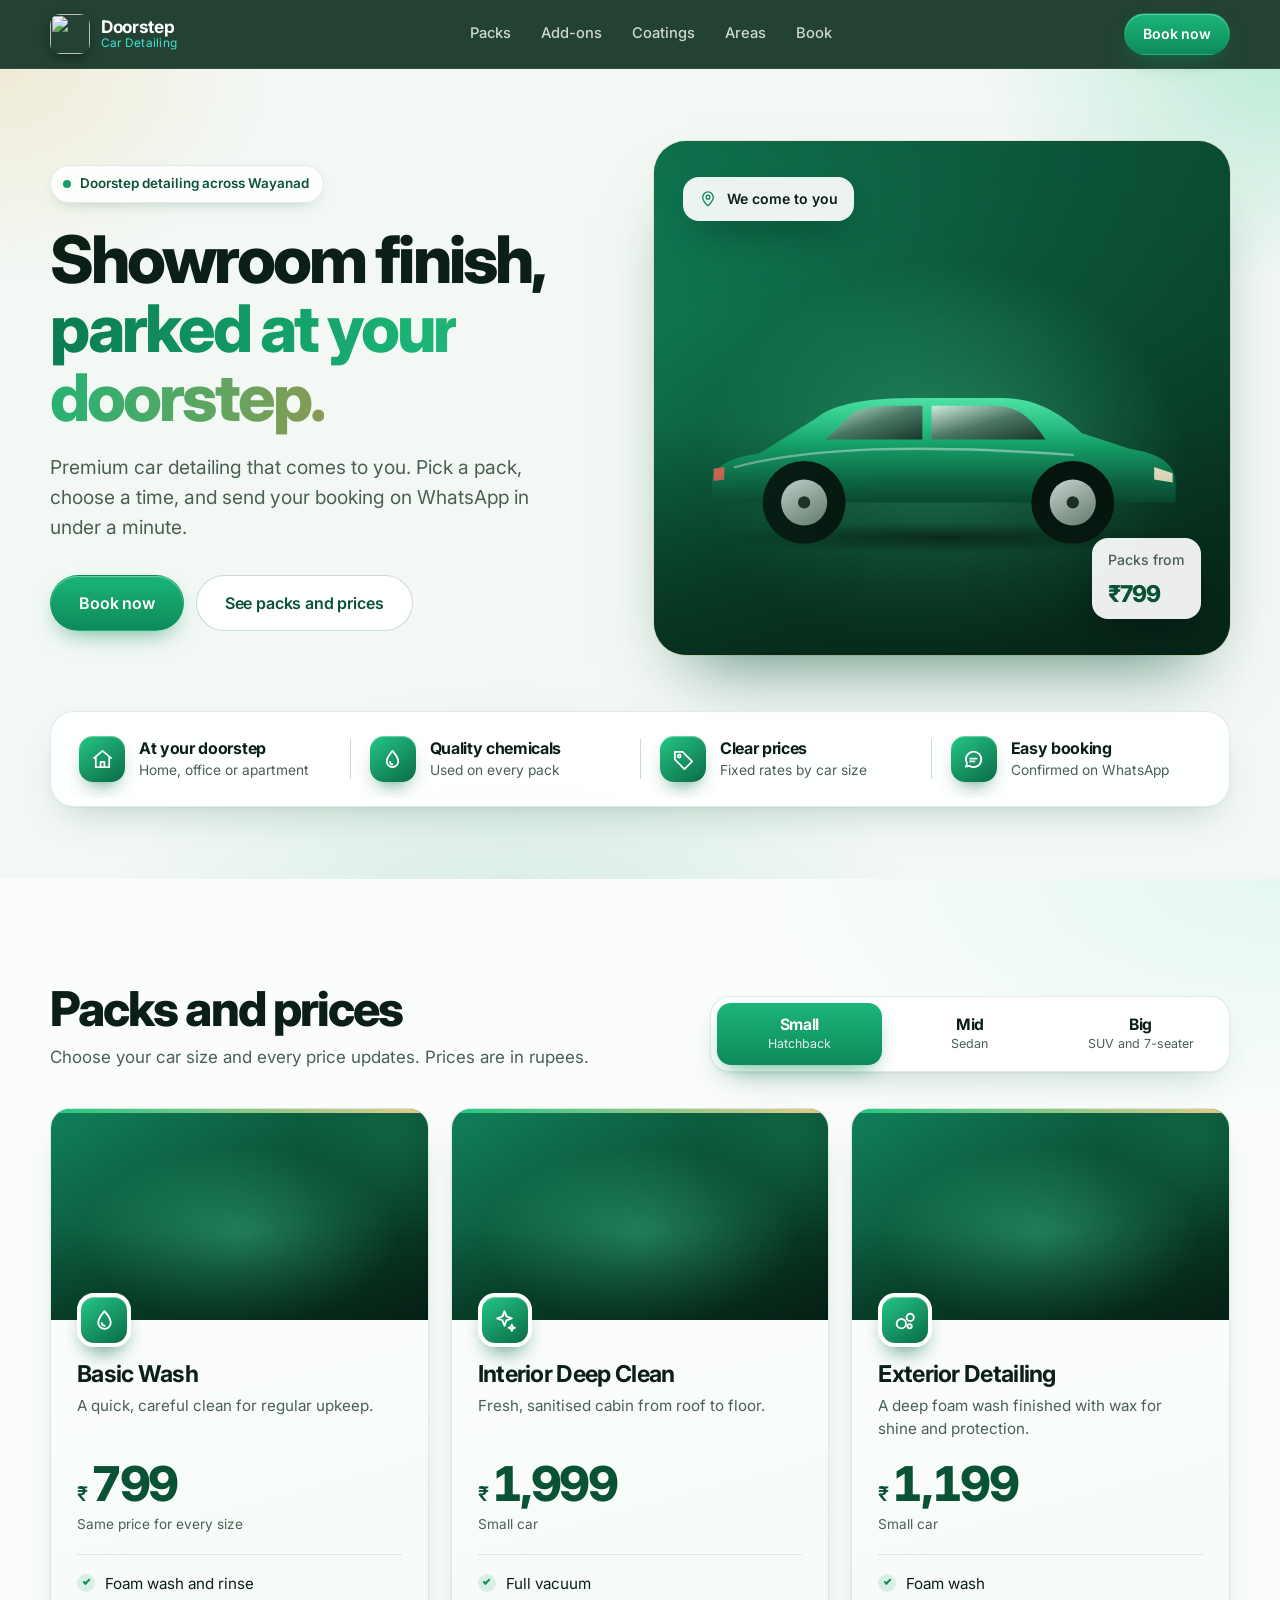
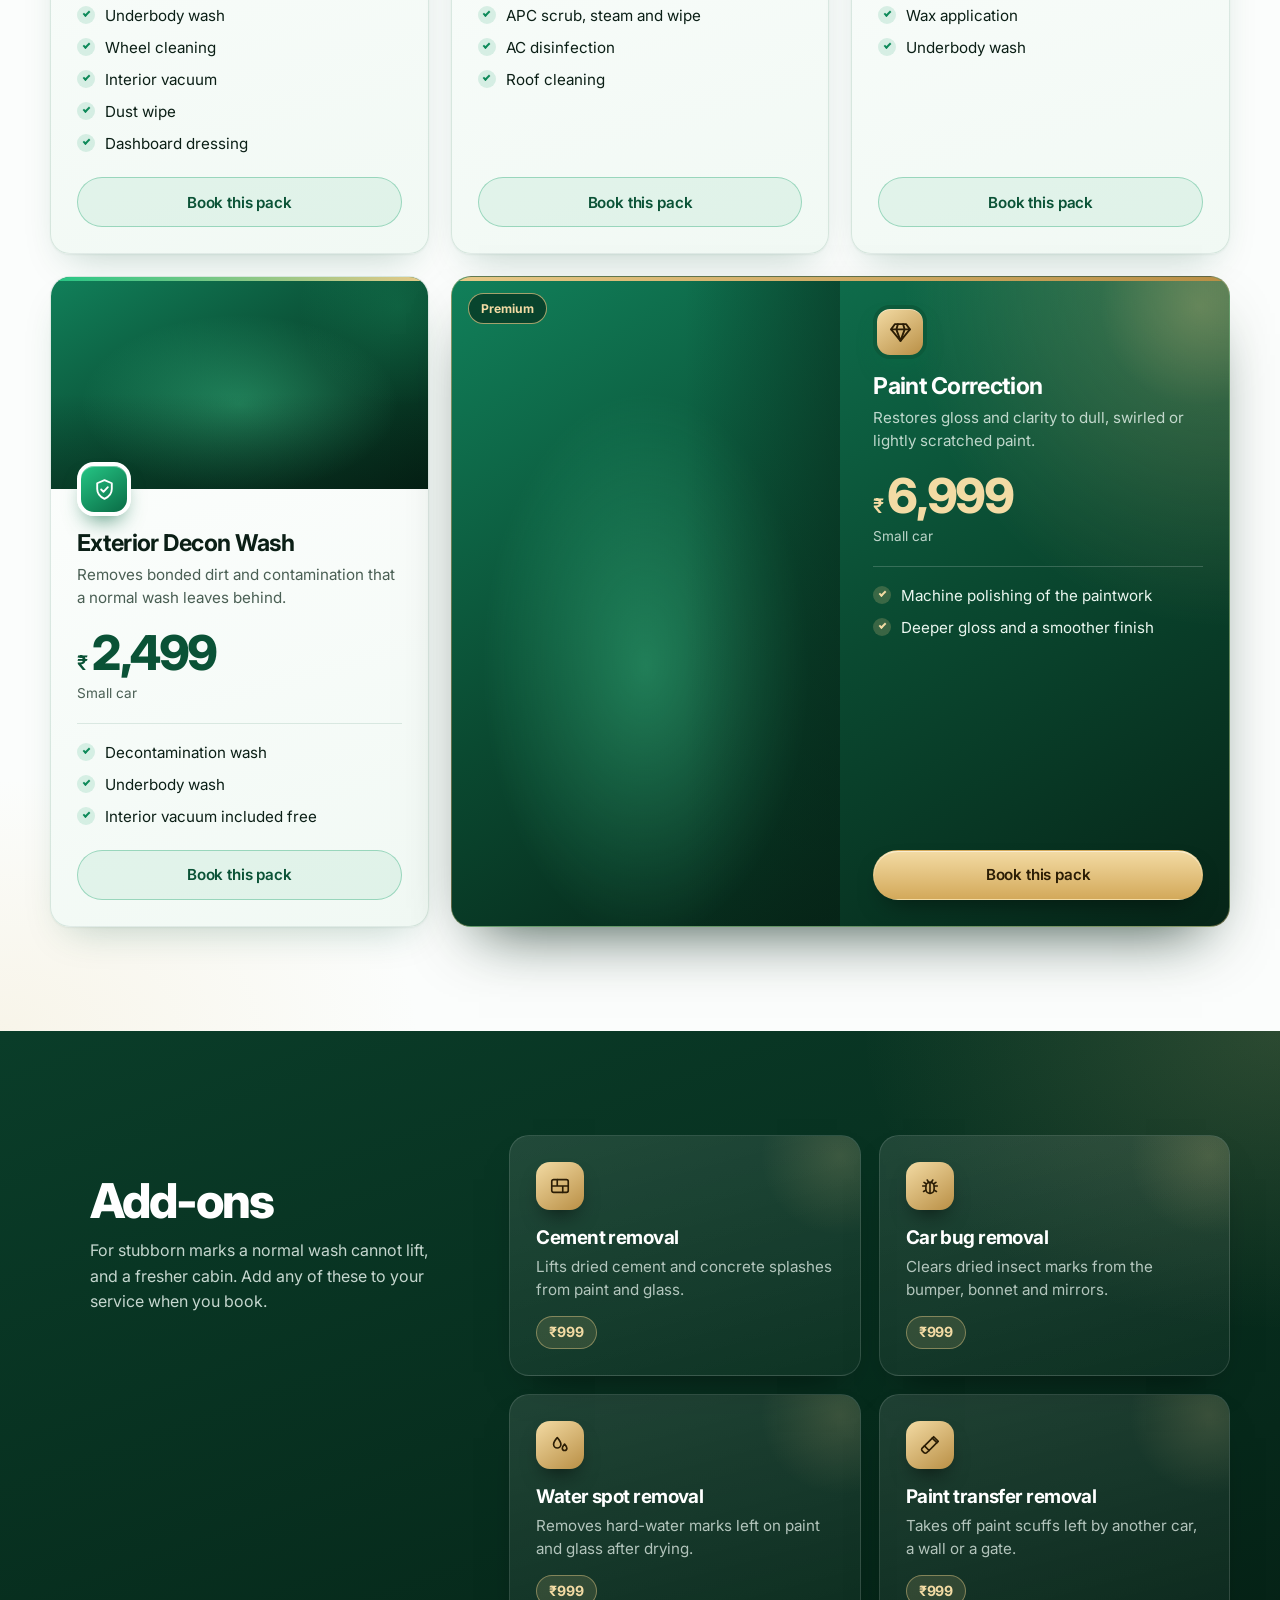
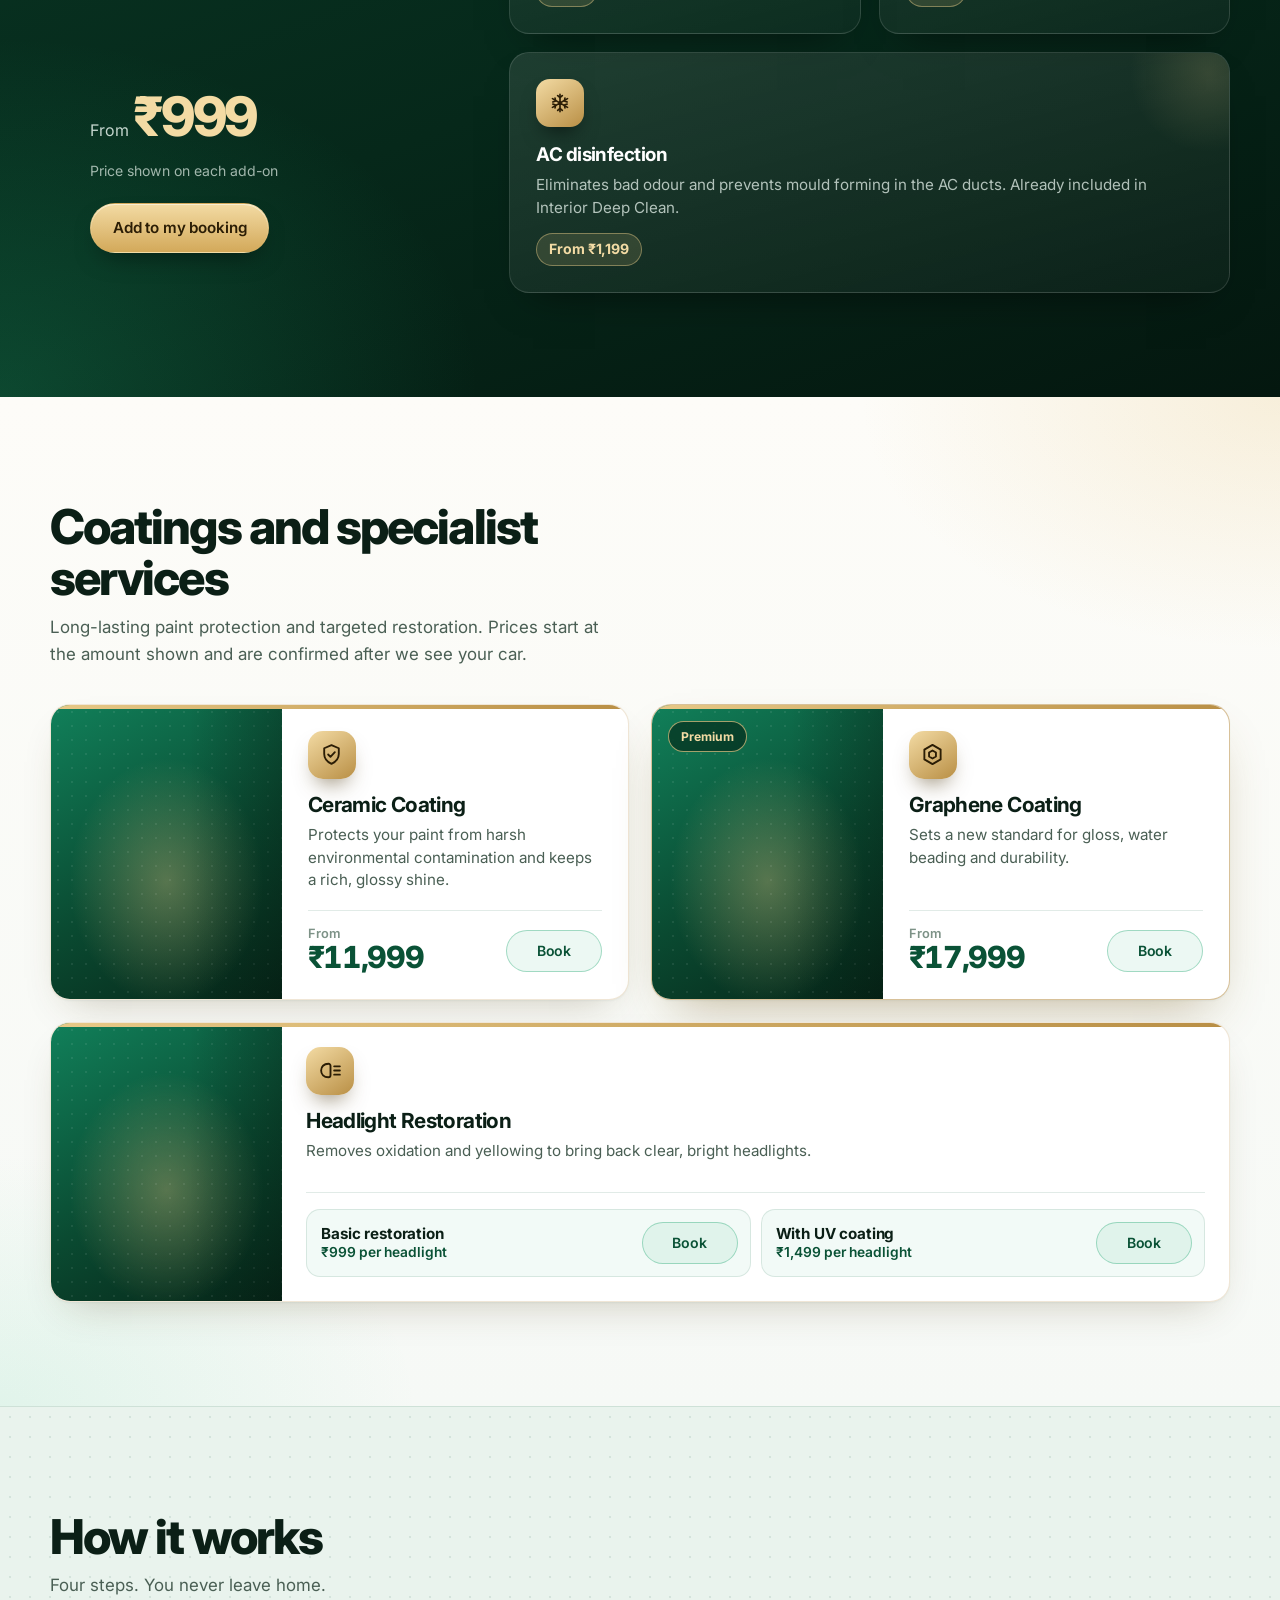
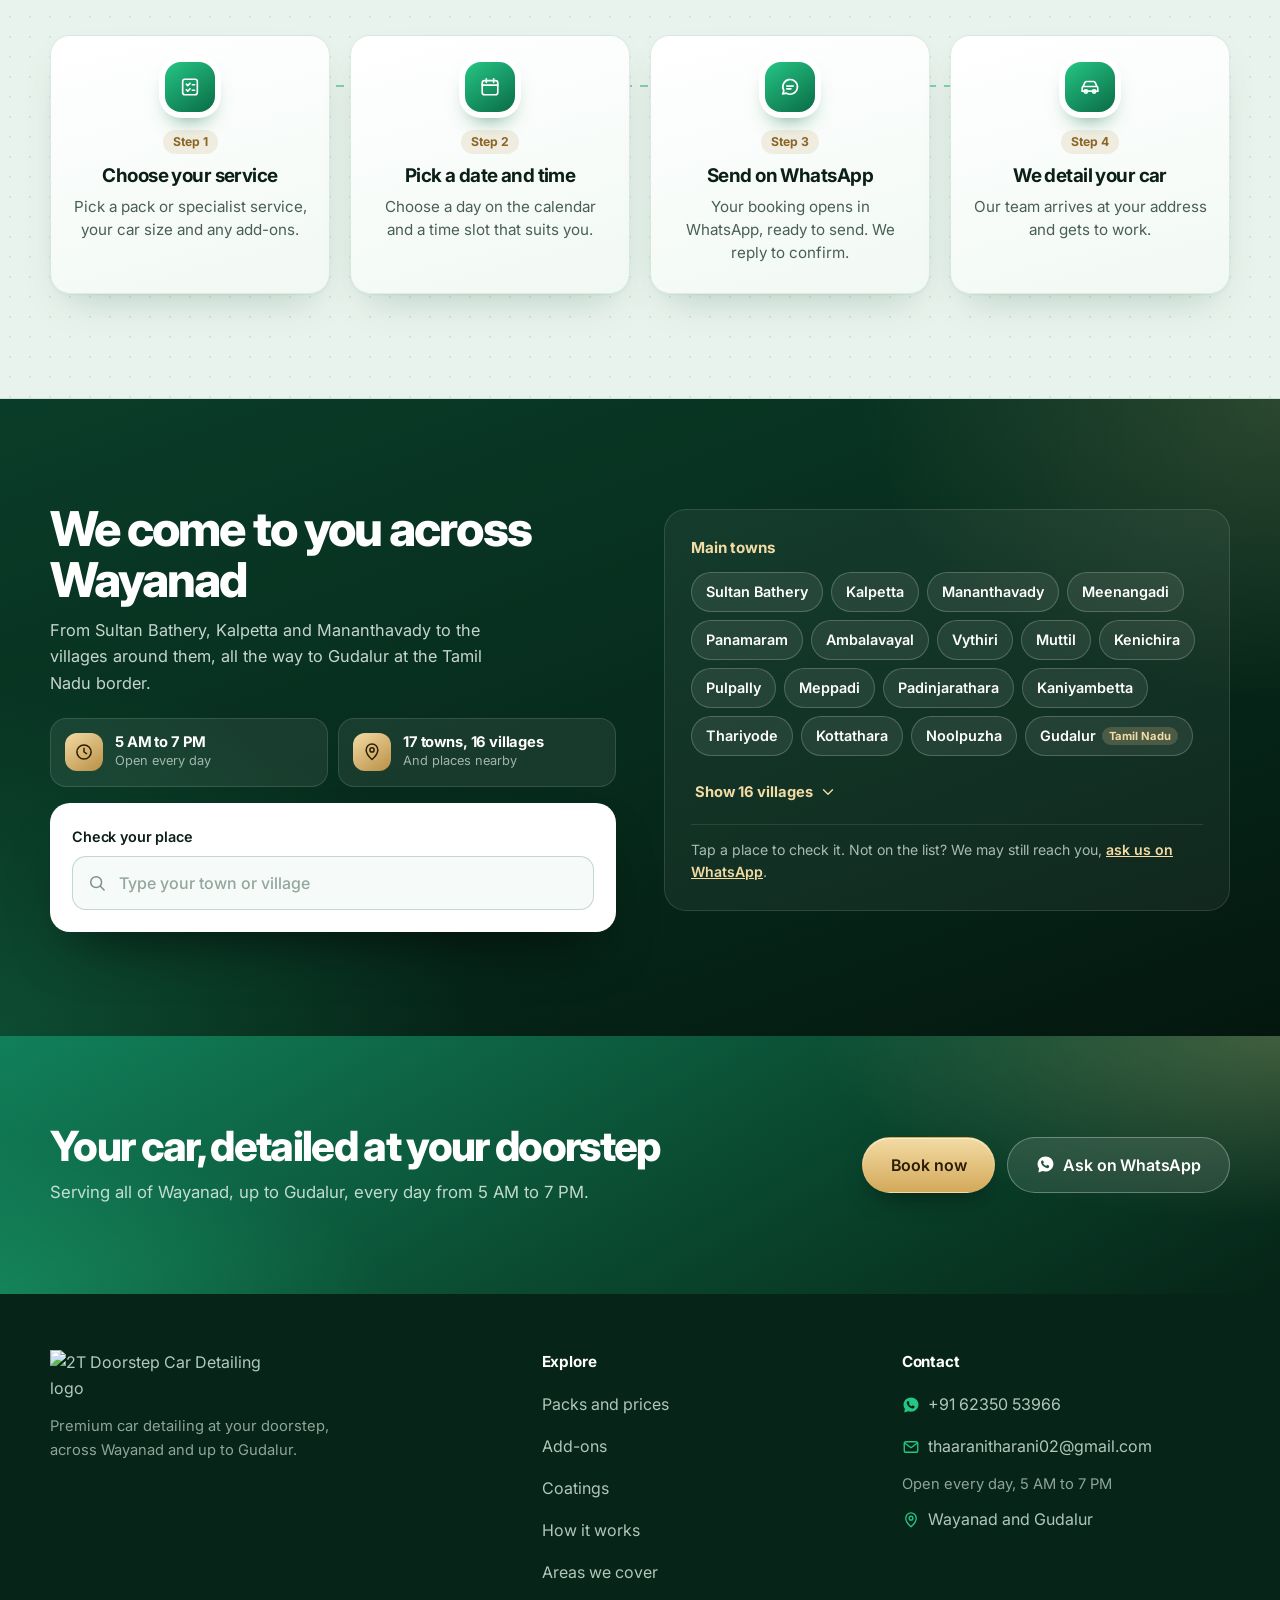
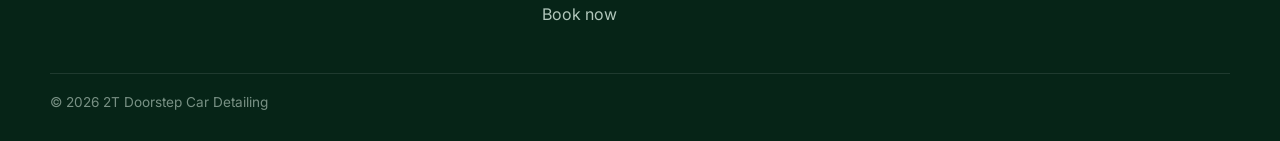
==== commit 40ac250f: "Add files via upload" ====
--- a/index.html
+++ b/index.html
@@ -65,10 +65,10 @@
       <a href="#addons">Add-ons</a>
       <a href="#specialist">Coatings</a>
       <a href="#areas">Areas</a>
-      <a href="book.html">Book</a>
+      <a href="/book">Book</a>
     </nav>
     <div class="header-actions">
-      <a class="btn btn-primary btn-sm header-cta" href="book.html">Book now</a>
+      <a class="btn btn-primary btn-sm header-cta" href="/book">Book now</a>
       <button type="button" class="menu-btn" id="menuBtn" aria-expanded="false" aria-controls="mobileMenu" aria-label="Open menu">
         <svg class="ic ic-open"><use href="#i-menu"/></svg>
         <svg class="ic ic-close"><use href="#i-close"/></svg>
@@ -82,9 +82,9 @@
       <a href="#specialist"><svg class="ic"><use href="#i-shield"/></svg>Coatings and specialist services<svg class="ic chev"><use href="#i-right"/></svg></a>
       <a href="#how"><svg class="ic"><use href="#i-list"/></svg>How it works<svg class="ic chev"><use href="#i-right"/></svg></a>
       <a href="#areas"><svg class="ic"><use href="#i-pin"/></svg>Areas we cover<svg class="ic chev"><use href="#i-right"/></svg></a>
-      <a href="book.html"><svg class="ic"><use href="#i-cal"/></svg>Book a service<svg class="ic chev"><use href="#i-right"/></svg></a>
+      <a href="/book"><svg class="ic"><use href="#i-cal"/></svg>Book a service<svg class="ic chev"><use href="#i-right"/></svg></a>
       <div class="mobile-menu-actions">
-        <a class="btn btn-primary btn-lg" href="book.html">Book now</a>
+        <a class="btn btn-primary btn-lg" href="/book">Book now</a>
         <a class="btn btn-soft btn-lg js-wa-chat" href="#"><svg class="ic"><use href="#i-wa"/></svg>Chat on WhatsApp</a>
         <a class="menu-mail" href="mailto:thaaranitharani02@gmail.com"><svg class="ic"><use href="#i-mail"/></svg>thaaranitharani02@gmail.com</a>
       </div>
@@ -103,7 +103,7 @@
         <h1>Showroom finish, <span class="grad-text">parked at your doorstep.</span></h1>
         <p class="lead">Premium car detailing that comes to you. Pick a pack, choose a time, and send your booking on WhatsApp in under a minute.</p>
         <div class="hero-actions">
-          <a class="btn btn-primary btn-lg" href="book.html">Book now</a>
+          <a class="btn btn-primary btn-lg" href="/book">Book now</a>
           <a class="btn btn-soft btn-lg" href="#packs">See packs and prices</a>
         </div>
       </div>
@@ -192,7 +192,7 @@
             <li>Dust wipe</li>
             <li>Dashboard dressing</li>
           </ul>
-          <a class="btn btn-outline js-book-pack" href="book.html?service=Basic%20Wash">Book this pack</a>
+          <a class="btn btn-outline js-book-pack" href="/book?service=Basic%20Wash">Book this pack</a>
         </article>
 
         <article class="pack reveal" data-pack="Interior Deep Clean" data-icon="i-sparkle">
@@ -208,7 +208,7 @@
             <li>AC disinfection</li>
             <li>Roof cleaning</li>
           </ul>
-          <a class="btn btn-outline js-book-pack" href="book.html?service=Interior%20Deep%20Clean">Book this pack</a>
+          <a class="btn btn-outline js-book-pack" href="/book?service=Interior%20Deep%20Clean">Book this pack</a>
         </article>
 
         <article class="pack reveal" data-pack="Exterior Detailing" data-icon="i-bubbles">
@@ -223,7 +223,7 @@
             <li>Wax application</li>
             <li>Underbody wash</li>
           </ul>
-          <a class="btn btn-outline js-book-pack" href="book.html?service=Exterior%20Detailing">Book this pack</a>
+          <a class="btn btn-outline js-book-pack" href="/book?service=Exterior%20Detailing">Book this pack</a>
         </article>
 
         <article class="pack reveal" data-pack="Exterior Decon Wash" data-icon="i-shield">
@@ -238,7 +238,7 @@
             <li>Underbody wash</li>
             <li>Interior vacuum included free</li>
           </ul>
-          <a class="btn btn-outline js-book-pack" href="book.html?service=Exterior%20Decon%20Wash">Book this pack</a>
+          <a class="btn btn-outline js-book-pack" href="/book?service=Exterior%20Decon%20Wash">Book this pack</a>
         </article>
 
         <article class="pack pack-feature reveal" data-pack="Paint Correction" data-icon="i-gem">
@@ -253,7 +253,7 @@
             <li>Machine polishing of the paintwork</li>
             <li>Deeper gloss and a smoother finish</li>
           </ul>
-          <a class="btn btn-gold js-book-pack" href="book.html?service=Paint%20Correction">Book this pack</a>
+          <a class="btn btn-gold js-book-pack" href="/book?service=Paint%20Correction">Book this pack</a>
         </article>
 
       </div>
@@ -268,7 +268,7 @@
         <p>For stubborn marks a normal wash cannot lift, and a fresher cabin. Add any of these to your service when you book.</p>
         <p class="addon-intro-price">From <span data-lowest-addon>₹999</span></p>
         <p class="addon-intro-note">Price shown on each add-on</p>
-        <a class="btn btn-gold" href="book.html">Add to my booking</a>
+        <a class="btn btn-gold" href="/book">Add to my booking</a>
       </div>
 
       <ul class="addon-grid">
@@ -324,7 +324,7 @@
             <p class="svc-desc">Protects your paint from harsh environmental contamination and keeps a rich, glossy shine.</p>
             <div class="svc-foot">
               <p class="svc-price"><span class="svc-from">From</span><span class="svc-amt" data-price-of="Ceramic Coating" data-plain>₹11,999</span></p>
-              <a class="btn btn-outline btn-sm js-book-service" href="book.html?service=Ceramic%20Coating">Book</a>
+              <a class="btn btn-outline btn-sm js-book-service" href="/book?service=Ceramic%20Coating">Book</a>
             </div>
           </div>
         </article>
@@ -337,7 +337,7 @@
             <p class="svc-desc">Sets a new standard for gloss, water beading and durability.</p>
             <div class="svc-foot">
               <p class="svc-price"><span class="svc-from">From</span><span class="svc-amt" data-price-of="Graphene Coating" data-plain>₹17,999</span></p>
-              <a class="btn btn-outline btn-sm js-book-service" href="book.html?service=Graphene%20Coating">Book</a>
+              <a class="btn btn-outline btn-sm js-book-service" href="/book?service=Graphene%20Coating">Book</a>
             </div>
           </div>
         </article>
@@ -350,11 +350,11 @@
             <ul class="tiers">
               <li>
                 <div class="tier-text"><strong>Basic restoration</strong><span data-price-of="Headlight Restoration (Basic)">₹999 per headlight</span></div>
-                <a class="btn btn-outline btn-sm js-book-service" href="book.html?service=Headlight%20Restoration%20%28Basic%29" aria-label="Book basic headlight restoration">Book</a>
+                <a class="btn btn-outline btn-sm js-book-service" href="/book?service=Headlight%20Restoration%20%28Basic%29" aria-label="Book basic headlight restoration">Book</a>
               </li>
               <li>
                 <div class="tier-text"><strong>With UV coating</strong><span data-price-of="Headlight Restoration with UV Coating">₹1,499 per headlight</span></div>
-                <a class="btn btn-outline btn-sm js-book-service" href="book.html?service=Headlight%20Restoration%20with%20UV%20Coating" aria-label="Book headlight restoration with UV coating">Book</a>
+                <a class="btn btn-outline btn-sm js-book-service" href="/book?service=Headlight%20Restoration%20with%20UV%20Coating" aria-label="Book headlight restoration with UV coating">Book</a>
               </li>
             </ul>
           </div>
@@ -480,7 +480,7 @@
         <p>Serving all of Wayanad, up to Gudalur, every day from 5 AM to 7 PM.</p>
       </div>
       <div class="cta-actions">
-        <a class="btn btn-gold btn-lg" href="book.html">Book now</a>
+        <a class="btn btn-gold btn-lg" href="/book">Book now</a>
         <a class="btn btn-glass btn-lg js-wa-chat" href="#"><svg class="ic"><use href="#i-wa"/></svg>Ask on WhatsApp</a>
       </div>
     </div>
@@ -506,7 +506,7 @@
         <li><a href="#specialist">Coatings</a></li>
         <li><a href="#how">How it works</a></li>
         <li><a href="#areas">Areas we cover</a></li>
-        <li><a href="book.html">Book now</a></li>
+        <li><a href="/book">Book now</a></li>
       </ul>
     </div>
     <div class="footer-col">
--- a/styles.css
+++ b/styles.css
@@ -708,7 +708,7 @@
 .area-chips li { padding: 7px 16px; border-radius: 999px; background: rgba(255, 255, 255, 0.1); border: 1px solid rgba(255, 255, 255, 0.22); font-size: 0.9rem; font-weight: 600; }
 
 /* ================= Footer ================= */
-.site-footer { padding: 44px 0 calc(88px + env(safe-area-inset-bottom)); color: #d7eadf; background: #062417; }
+.site-footer { padding: 44px 0 calc(24px + env(safe-area-inset-bottom)); color: #d7eadf; background: #062417; }
 .footer-grid { display: grid; grid-template-columns: 1fr 1fr; gap: 28px 20px; padding-bottom: 32px; }
 .footer-grid .footer-col:first-child { grid-column: 1 / -1; }
 .footer-logo { display: inline-block; }
@@ -721,16 +721,6 @@
 .footer-col ul .footer-sub { margin-top: 0; }
 .footer-base { padding: 18px 0 0; border-top: 1px solid rgba(255, 255, 255, 0.1); font-size: 0.85rem; color: rgba(215, 234, 223, 0.55); }
 
-/* Sticky CTA (phones only) */
-.sticky-cta {
-  position: fixed; left: 16px; right: 16px; bottom: max(16px, env(safe-area-inset-bottom)); z-index: 60;
-  display: flex; align-items: center; justify-content: center; gap: 10px;
-  min-height: 56px; border-radius: 999px;
-  background: var(--grad-green); color: #fff; font-weight: 700; text-decoration: none;
-  box-shadow: 0 16px 34px -10px rgba(10, 82, 54, 0.7);
-  transition: transform .3s, opacity .3s;
-}
-.sticky-cta.is-hidden { transform: translateY(130%); opacity: 0; pointer-events: none; }
 
 /* ================= Hover effects: mouse and trackpad only ================= */
 @media (hover: hover) and (pointer: fine) {
@@ -778,7 +768,6 @@
   .header-inner { min-height: 68px; }
   .mobile-menu { top: 68px; height: calc(100vh - 68px); height: calc(100dvh - 68px); }
   .header-cta { display: inline-flex; }
-  .sticky-cta { display: none; }
 
   .hero-copy { min-height: min(72svh, 620px); padding: 72px 0 84px; }
   .hero-copy h1 { max-width: 16ch; }
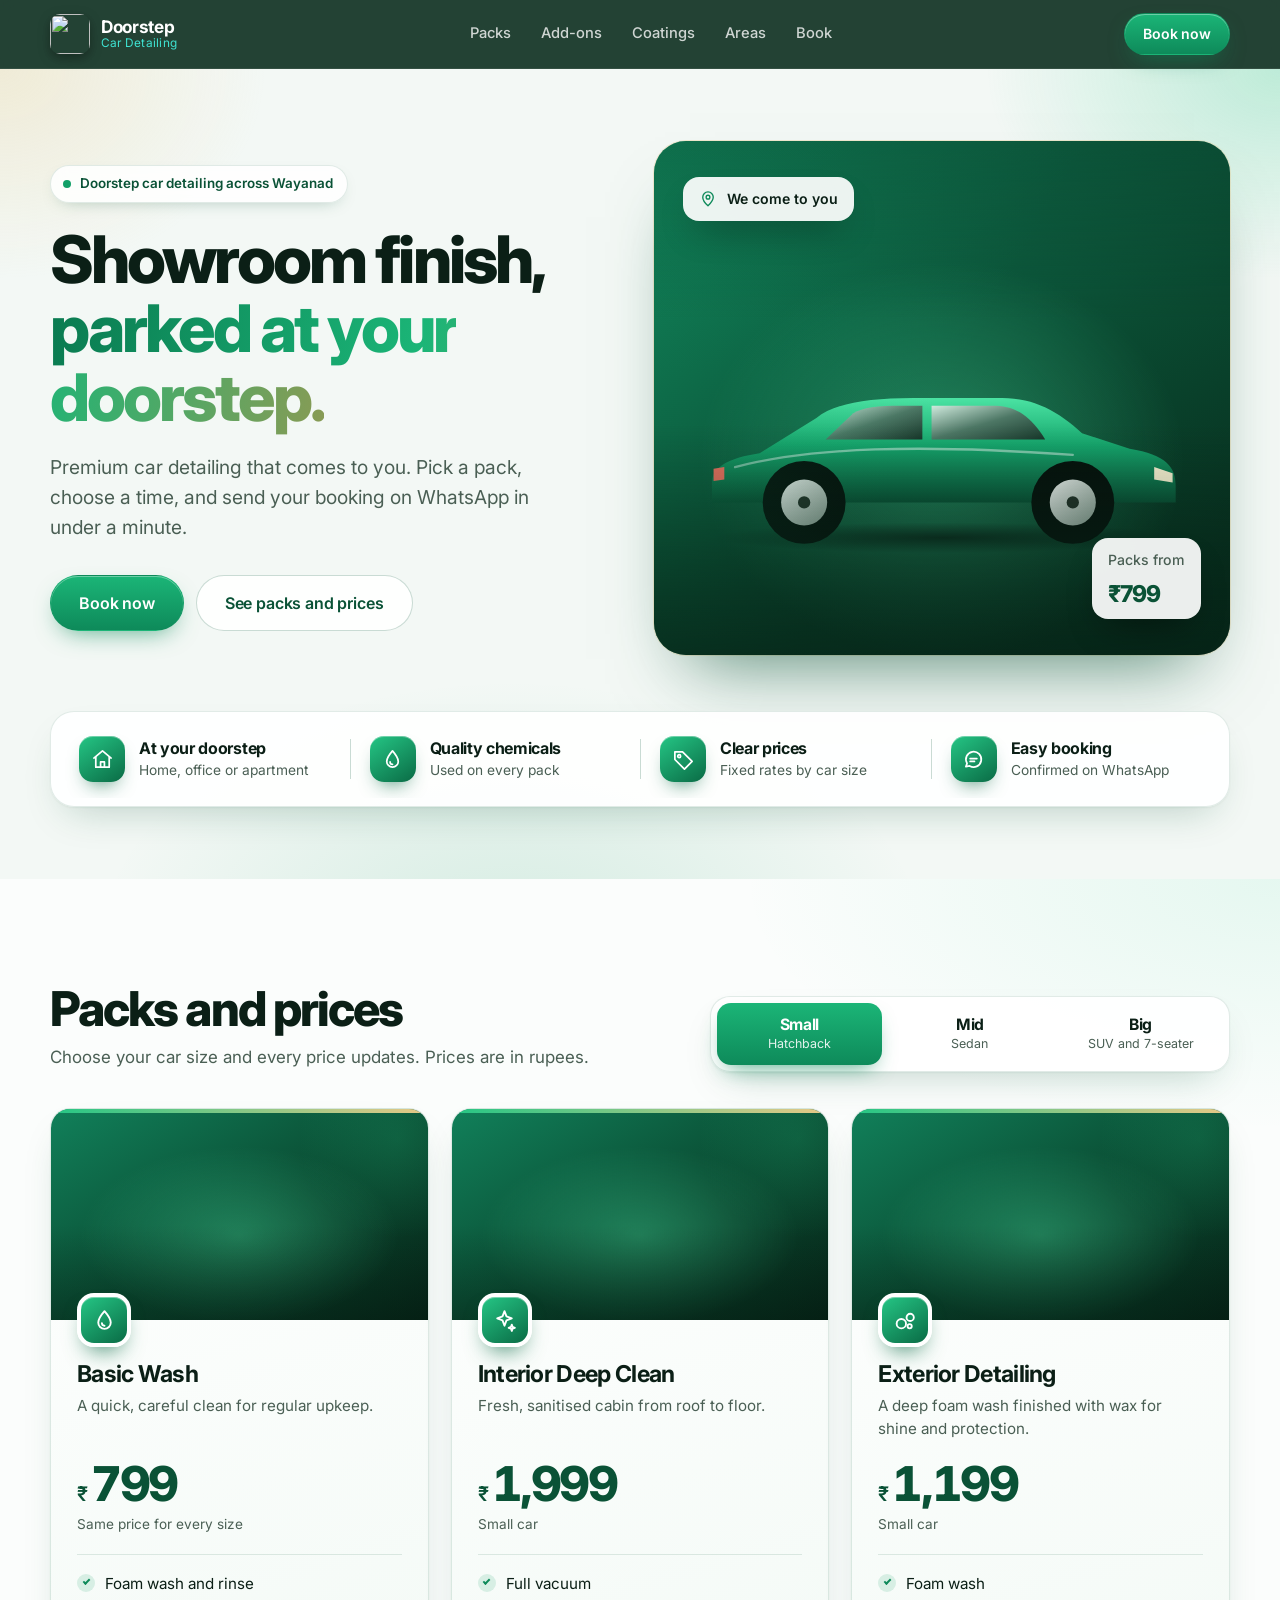
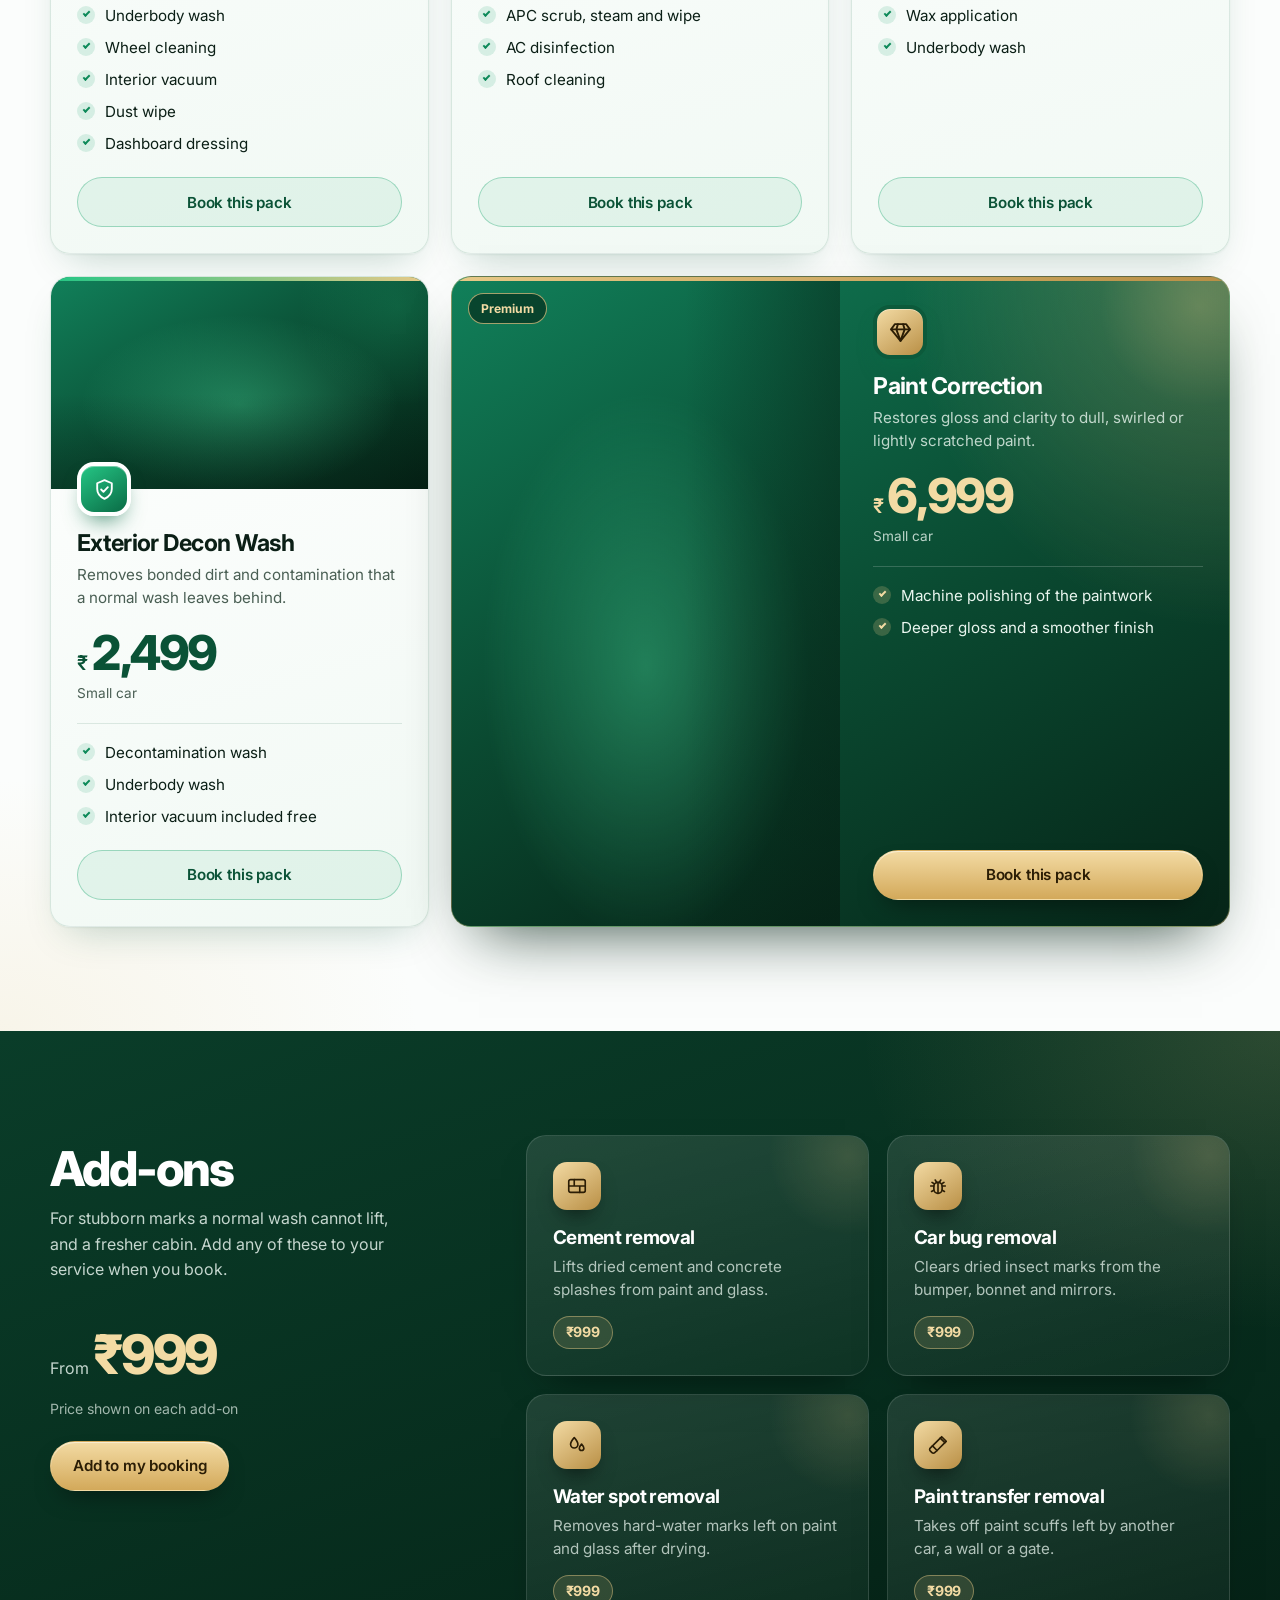
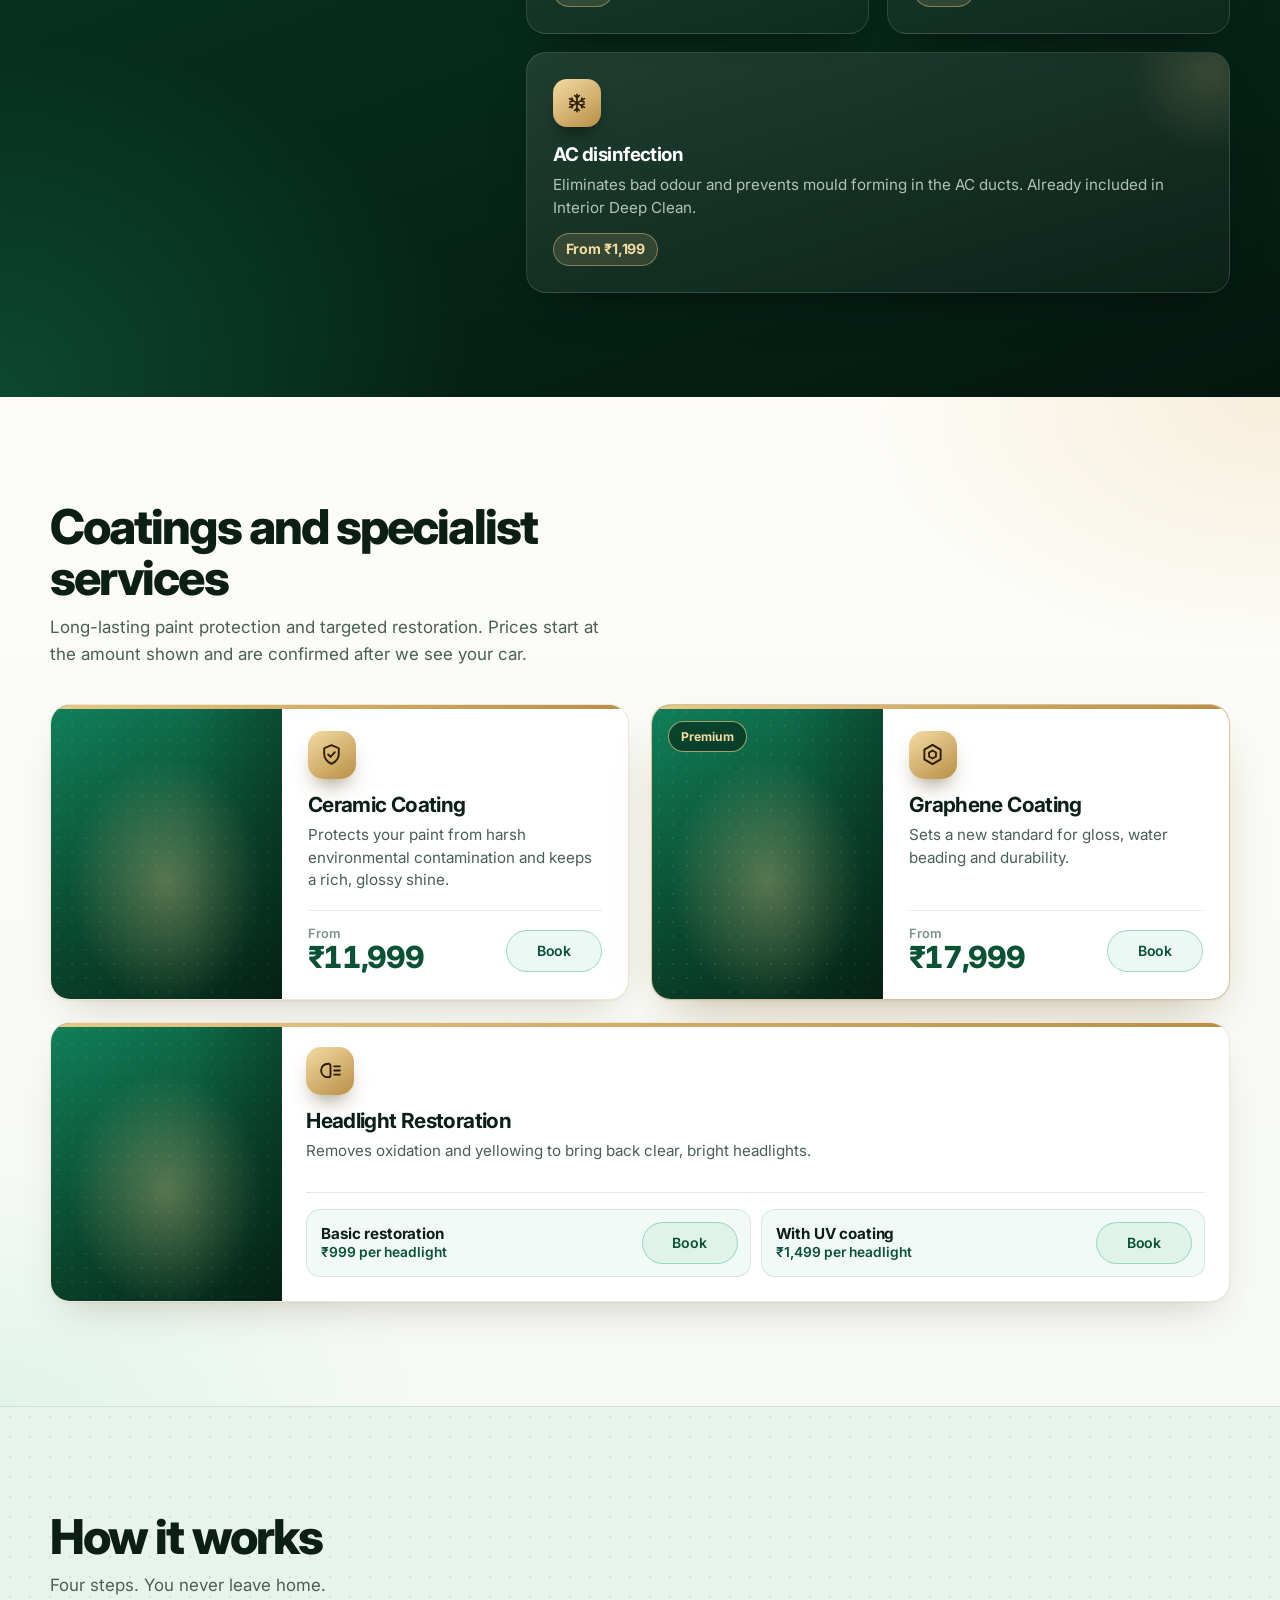
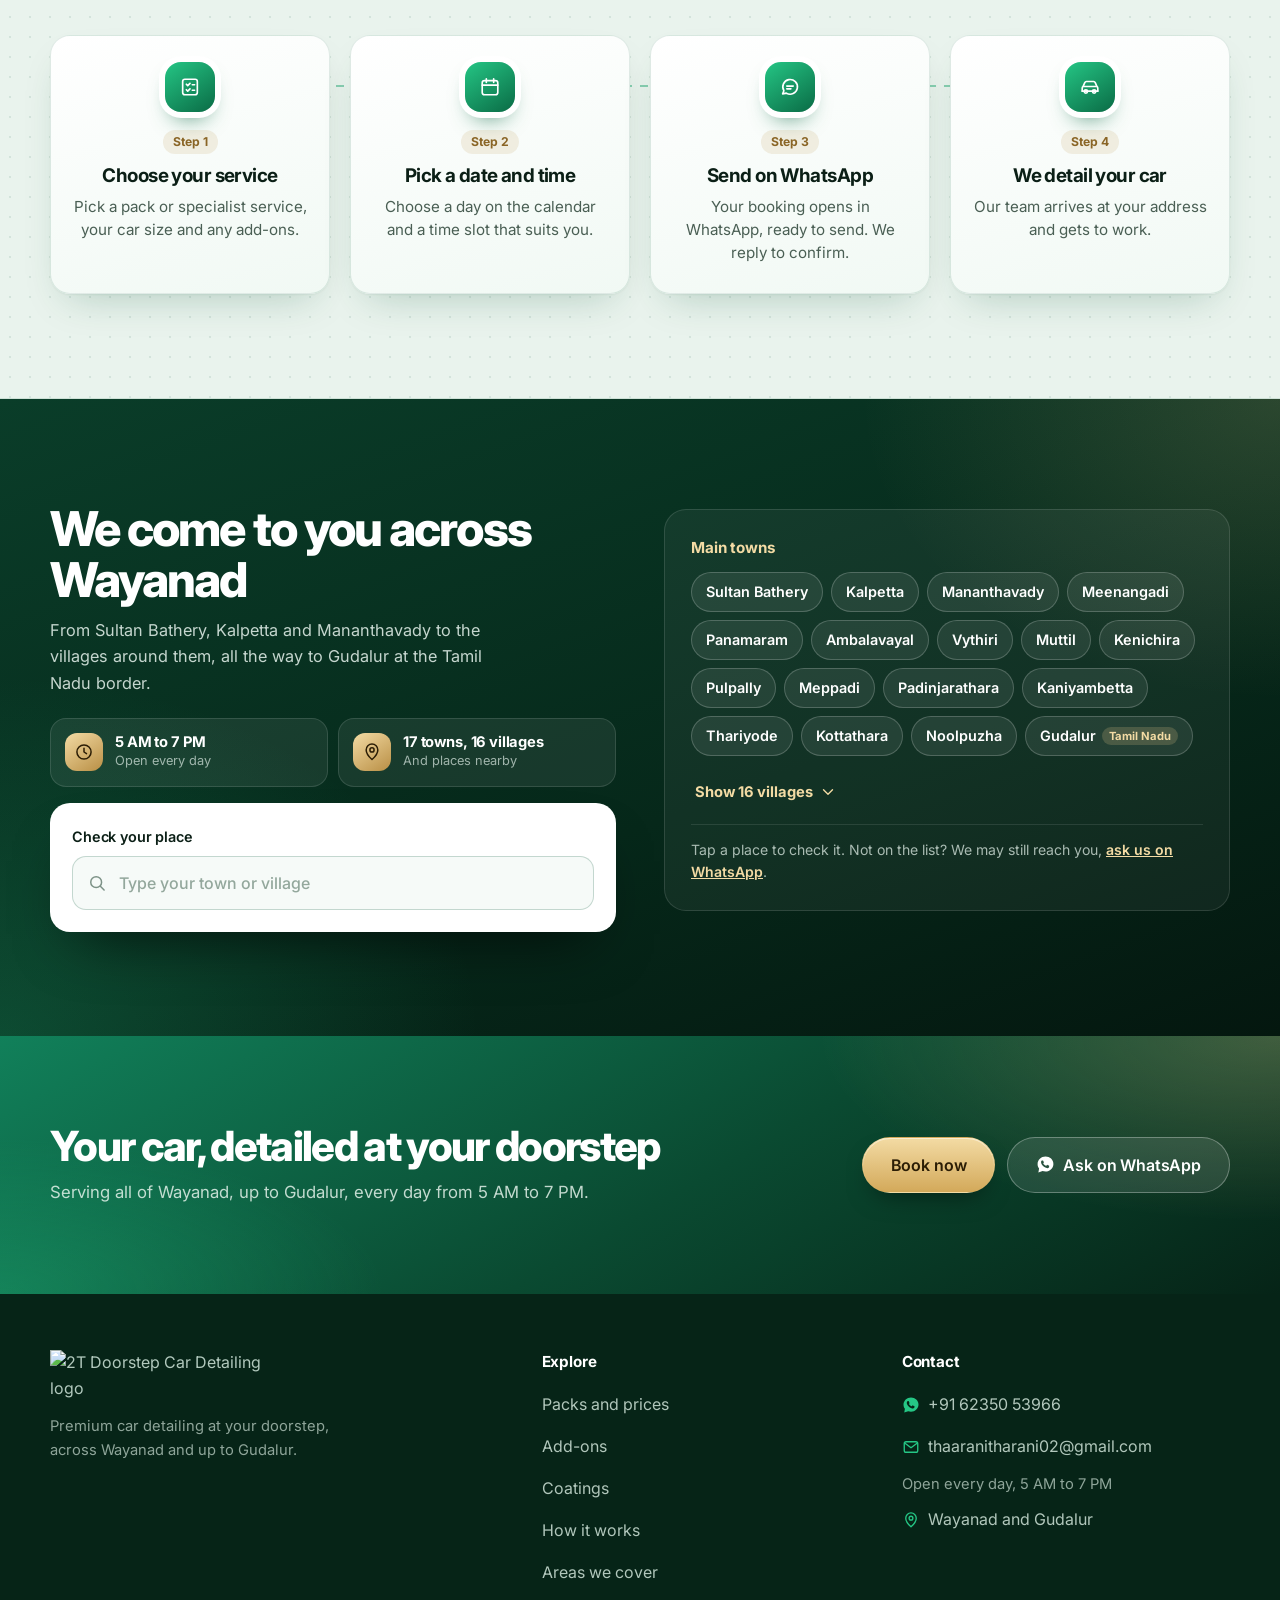
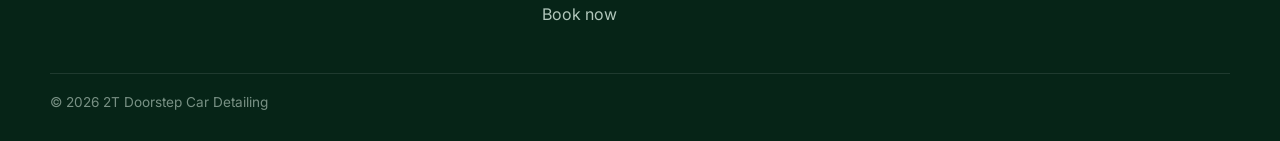
==== commit f6160d45: "Add files via upload" ====
--- a/index.html
+++ b/index.html
@@ -1,15 +1,422 @@
 <!doctype html>
-<html lang="en">
+<html lang="en-IN">
 <head>
   <meta charset="utf-8">
   <meta name="viewport" content="width=device-width, initial-scale=1">
-  <title>2T Doorstep Car Detailing | Doorstep car wash and detailing in Wayanad</title>
-  <meta name="description" content="Car wash and detailing at your doorstep across Wayanad, from Sultan Bathery, Kalpetta and Mananthavady to Gudalur. Washes, interior and exterior detailing, paint correction, ceramic and graphene coating, headlight restoration and AC disinfection. Book on WhatsApp.">
+  <title>Doorstep Car Wash &amp; Detailing in Wayanad | 2T Doorstep Car Detailing</title>
+  <meta name="description" content="Car wash and detailing at your doorstep in Sultan Bathery, Kalpetta, Mananthavady and across Wayanad up to Gudalur. Packs from ₹799, ceramic coating, paint correction. Open daily 5 AM to 7 PM. Book on WhatsApp.">
+  <link rel="canonical" href="https://2tdoorstepcardetailing.in/">
+  <meta name="robots" content="index, follow, max-image-preview:large">
+  <meta name="geo.region" content="IN-KL">
+  <meta name="geo.placename" content="Wayanad">
+  <meta property="og:type" content="website">
+  <meta property="og:site_name" content="2T Doorstep Car Detailing">
+  <meta property="og:locale" content="en_IN">
+  <meta property="og:title" content="Doorstep Car Wash &amp; Detailing in Wayanad | 2T Doorstep Car Detailing">
+  <meta property="og:description" content="Car wash and detailing at your doorstep in Sultan Bathery, Kalpetta, Mananthavady and across Wayanad up to Gudalur. Packs from ₹799, ceramic coating, paint correction. Open daily 5 AM to 7 PM. Book on WhatsApp.">
+  <meta property="og:url" content="https://2tdoorstepcardetailing.in/">
+  <meta property="og:image" content="https://res.cloudinary.com/dmr5kchzw/image/upload/e_trim:10/c_pad,w_1200,h_630,b_rgb:06281a/f_jpg,q_85/v1794132163/a_sleek_modern_minimal_high_contrast_logo_on_a_aia7uw.png">
+  <meta property="og:image:width" content="1200">
+  <meta property="og:image:height" content="630">
+  <meta property="og:image:alt" content="2T Doorstep Car Detailing logo">
+  <meta name="twitter:card" content="summary_large_image">
+  <meta name="twitter:title" content="Doorstep Car Wash &amp; Detailing in Wayanad | 2T Doorstep Car Detailing">
+  <meta name="twitter:description" content="Car wash and detailing at your doorstep in Sultan Bathery, Kalpetta, Mananthavady and across Wayanad up to Gudalur. Packs from ₹799, ceramic coating, paint correction. Open daily 5 AM to 7 PM. Book on WhatsApp.">
+  <meta name="twitter:image" content="https://res.cloudinary.com/dmr5kchzw/image/upload/e_trim:10/c_pad,w_1200,h_630,b_rgb:06281a/f_jpg,q_85/v1794132163/a_sleek_modern_minimal_high_contrast_logo_on_a_aia7uw.png">
+  <script type="application/ld+json">
+{
+    "@context": "https://schema.org",
+    "@type": "AutoWash",
+    "@id": "https://2tdoorstepcardetailing.in/#business",
+    "name": "2T Doorstep Car Detailing",
+    "alternateName": "2T Doorstep",
+    "description": "Doorstep car wash and detailing across Wayanad and up to Gudalur. We come to your home, office or apartment parking.",
+    "url": "https://2tdoorstepcardetailing.in/",
+    "logo": "https://res.cloudinary.com/dmr5kchzw/image/upload/c_fill,w_512,h_512,f_png/v1794132164/file_00000000091c82089df82e4793bd1007_y8prfv.png",
+    "image": "https://res.cloudinary.com/dmr5kchzw/image/upload/e_trim:10/c_pad,w_1200,h_630,b_rgb:06281a/f_jpg,q_85/v1794132163/a_sleek_modern_minimal_high_contrast_logo_on_a_aia7uw.png",
+    "telephone": "+916235053966",
+    "email": "thaaranitharani02@gmail.com",
+    "priceRange": "₹799 - ₹17,999",
+    "currenciesAccepted": "INR",
+    "address": {
+      "@type": "PostalAddress",
+      "addressLocality": "Wayanad",
+      "addressRegion": "Kerala",
+      "addressCountry": "IN"
+    },
+    "areaServed": [
+      {
+        "@type": "AdministrativeArea",
+        "name": "Wayanad, Kerala"
+      },
+      {
+        "@type": "Place",
+        "name": "Sultan Bathery, Wayanad"
+      },
+      {
+        "@type": "Place",
+        "name": "Kalpetta, Wayanad"
+      },
+      {
+        "@type": "Place",
+        "name": "Mananthavady, Wayanad"
+      },
+      {
+        "@type": "Place",
+        "name": "Meenangadi, Wayanad"
+      },
+      {
+        "@type": "Place",
+        "name": "Panamaram, Wayanad"
+      },
+      {
+        "@type": "Place",
+        "name": "Ambalavayal, Wayanad"
+      },
+      {
+        "@type": "Place",
+        "name": "Vythiri, Wayanad"
+      },
+      {
+        "@type": "Place",
+        "name": "Muttil, Wayanad"
+      },
+      {
+        "@type": "Place",
+        "name": "Kenichira, Wayanad"
+      },
+      {
+        "@type": "Place",
+        "name": "Pulpally, Wayanad"
+      },
+      {
+        "@type": "Place",
+        "name": "Meppadi, Wayanad"
+      },
+      {
+        "@type": "Place",
+        "name": "Padinjarathara, Wayanad"
+      },
+      {
+        "@type": "Place",
+        "name": "Kaniyambetta, Wayanad"
+      },
+      {
+        "@type": "Place",
+        "name": "Thariyode, Wayanad"
+      },
+      {
+        "@type": "Place",
+        "name": "Kottathara, Wayanad"
+      },
+      {
+        "@type": "Place",
+        "name": "Noolpuzha, Wayanad"
+      },
+      {
+        "@type": "Place",
+        "name": "Gudalur, Tamil Nadu"
+      },
+      {
+        "@type": "Place",
+        "name": "Kuppadi, Wayanad"
+      },
+      {
+        "@type": "Place",
+        "name": "Poothadi, Wayanad"
+      },
+      {
+        "@type": "Place",
+        "name": "Nadavayal, Wayanad"
+      },
+      {
+        "@type": "Place",
+        "name": "Vellamunda, Wayanad"
+      },
+      {
+        "@type": "Place",
+        "name": "Thirunelly, Wayanad"
+      },
+      {
+        "@type": "Place",
+        "name": "Thavinjal, Wayanad"
+      },
+      {
+        "@type": "Place",
+        "name": "Edavaka, Wayanad"
+      },
+      {
+        "@type": "Place",
+        "name": "Periya, Wayanad"
+      },
+      {
+        "@type": "Place",
+        "name": "Thondernad, Wayanad"
+      },
+      {
+        "@type": "Place",
+        "name": "Padichira, Wayanad"
+      },
+      {
+        "@type": "Place",
+        "name": "Irulam, Wayanad"
+      },
+      {
+        "@type": "Place",
+        "name": "Pozhuthana, Wayanad"
+      },
+      {
+        "@type": "Place",
+        "name": "Achooranam, Wayanad"
+      },
+      {
+        "@type": "Place",
+        "name": "Lakkidi, Wayanad"
+      },
+      {
+        "@type": "Place",
+        "name": "Kunnathidavaka, Wayanad"
+      },
+      {
+        "@type": "Place",
+        "name": "Vaduvanchal, Wayanad"
+      }
+    ],
+    "openingHoursSpecification": [
+      {
+        "@type": "OpeningHoursSpecification",
+        "dayOfWeek": [
+          "Monday",
+          "Tuesday",
+          "Wednesday",
+          "Thursday",
+          "Friday",
+          "Saturday",
+          "Sunday"
+        ],
+        "opens": "05:00",
+        "closes": "19:00"
+      }
+    ],
+    "hasOfferCatalog": {
+      "@type": "OfferCatalog",
+      "name": "Car detailing services",
+      "itemListElement": [
+        {
+          "@type": "OfferCatalog",
+          "name": "Detailing packs",
+          "itemListElement": [
+            {
+              "@type": "Offer",
+              "itemOffered": {
+                "@type": "Service",
+                "name": "Basic Wash"
+              },
+              "priceCurrency": "INR",
+              "price": 799
+            },
+            {
+              "@type": "Offer",
+              "itemOffered": {
+                "@type": "Service",
+                "name": "Interior Deep Clean"
+              },
+              "priceCurrency": "INR",
+              "priceSpecification": {
+                "@type": "PriceSpecification",
+                "priceCurrency": "INR",
+                "minPrice": 1999,
+                "maxPrice": 2999
+              }
+            },
+            {
+              "@type": "Offer",
+              "itemOffered": {
+                "@type": "Service",
+                "name": "Exterior Detailing"
+              },
+              "priceCurrency": "INR",
+              "priceSpecification": {
+                "@type": "PriceSpecification",
+                "priceCurrency": "INR",
+                "minPrice": 1199,
+                "maxPrice": 1799
+              }
+            },
+            {
+              "@type": "Offer",
+              "itemOffered": {
+                "@type": "Service",
+                "name": "Exterior Decon Wash"
+              },
+              "priceCurrency": "INR",
+              "priceSpecification": {
+                "@type": "PriceSpecification",
+                "priceCurrency": "INR",
+                "minPrice": 2499,
+                "maxPrice": 2999
+              }
+            },
+            {
+              "@type": "Offer",
+              "itemOffered": {
+                "@type": "Service",
+                "name": "Paint Correction"
+              },
+              "priceCurrency": "INR",
+              "priceSpecification": {
+                "@type": "PriceSpecification",
+                "priceCurrency": "INR",
+                "minPrice": 6999,
+                "maxPrice": 9999
+              }
+            }
+          ]
+        },
+        {
+          "@type": "OfferCatalog",
+          "name": "Coatings and specialist services",
+          "itemListElement": [
+            {
+              "@type": "Offer",
+              "itemOffered": {
+                "@type": "Service",
+                "name": "Ceramic Coating"
+              },
+              "priceCurrency": "INR",
+              "priceSpecification": {
+                "@type": "UnitPriceSpecification",
+                "priceCurrency": "INR",
+                "minPrice": 11999
+              }
+            },
+            {
+              "@type": "Offer",
+              "itemOffered": {
+                "@type": "Service",
+                "name": "Graphene Coating"
+              },
+              "priceCurrency": "INR",
+              "priceSpecification": {
+                "@type": "UnitPriceSpecification",
+                "priceCurrency": "INR",
+                "minPrice": 17999
+              }
+            },
+            {
+              "@type": "Offer",
+              "itemOffered": {
+                "@type": "Service",
+                "name": "Headlight Restoration (Basic)"
+              },
+              "priceCurrency": "INR",
+              "priceSpecification": {
+                "@type": "UnitPriceSpecification",
+                "priceCurrency": "INR",
+                "price": 999,
+                "unitText": "headlight"
+              }
+            },
+            {
+              "@type": "Offer",
+              "itemOffered": {
+                "@type": "Service",
+                "name": "Headlight Restoration with UV Coating"
+              },
+              "priceCurrency": "INR",
+              "priceSpecification": {
+                "@type": "UnitPriceSpecification",
+                "priceCurrency": "INR",
+                "price": 1499,
+                "unitText": "headlight"
+              }
+            }
+          ]
+        },
+        {
+          "@type": "OfferCatalog",
+          "name": "Add-ons",
+          "itemListElement": [
+            {
+              "@type": "Offer",
+              "itemOffered": {
+                "@type": "Service",
+                "name": "Cement removal"
+              },
+              "priceCurrency": "INR",
+              "price": 999
+            },
+            {
+              "@type": "Offer",
+              "itemOffered": {
+                "@type": "Service",
+                "name": "Car bug removal"
+              },
+              "priceCurrency": "INR",
+              "price": 999
+            },
+            {
+              "@type": "Offer",
+              "itemOffered": {
+                "@type": "Service",
+                "name": "Water spot removal"
+              },
+              "priceCurrency": "INR",
+              "price": 999
+            },
+            {
+              "@type": "Offer",
+              "itemOffered": {
+                "@type": "Service",
+                "name": "Paint transfer removal"
+              },
+              "priceCurrency": "INR",
+              "price": 999
+            },
+            {
+              "@type": "Offer",
+              "itemOffered": {
+                "@type": "Service",
+                "name": "AC disinfection"
+              },
+              "priceCurrency": "INR",
+              "priceSpecification": {
+                "@type": "UnitPriceSpecification",
+                "priceCurrency": "INR",
+                "minPrice": 1199
+              }
+            }
+          ]
+        }
+      ]
+    },
+    "potentialAction": {
+      "@type": "ReserveAction",
+      "target": "https://2tdoorstepcardetailing.in/book",
+      "name": "Book a doorstep detailing service"
+    }
+  }
+  </script>
+  <script type="application/ld+json">
+{
+    "@context": "https://schema.org",
+    "@type": "WebSite",
+    "@id": "https://2tdoorstepcardetailing.in/#website",
+    "url": "https://2tdoorstepcardetailing.in/",
+    "name": "2T Doorstep Car Detailing",
+    "inLanguage": "en-IN",
+    "publisher": {
+      "@id": "https://2tdoorstepcardetailing.in/#business"
+    }
+  }
+  </script>
   <meta name="theme-color" content="#06281a">
   <link rel="icon" type="image/png" sizes="48x48" href="https://res.cloudinary.com/dmr5kchzw/image/upload/c_fill,w_48,h_48,f_png,q_auto/v1794132164/file_00000000091c82089df82e4793bd1007_y8prfv.png">
   <link rel="icon" type="image/png" sizes="192x192" href="https://res.cloudinary.com/dmr5kchzw/image/upload/c_fill,w_192,h_192,f_png,q_auto/v1794132164/file_00000000091c82089df82e4793bd1007_y8prfv.png">
   <link rel="apple-touch-icon" sizes="180x180" href="https://res.cloudinary.com/dmr5kchzw/image/upload/c_fill,w_180,h_180,f_png,q_auto/v1794132164/file_00000000091c82089df82e4793bd1007_y8prfv.png">
   <link rel="manifest" href="site.webmanifest">
+  <link rel="preconnect" href="https://res.cloudinary.com">
+  <link rel="preconnect" href="https://images.unsplash.com">
   <link rel="preconnect" href="https://fonts.googleapis.com">
   <link rel="preconnect" href="https://fonts.gstatic.com" crossorigin>
   <link href="https://fonts.googleapis.com/css2?family=Inter:wght@400;500;600;700;800&display=swap" rel="stylesheet">
@@ -99,7 +506,7 @@
     <div class="hero-glow" aria-hidden="true"></div>
     <div class="wrap hero-grid">
       <div class="hero-copy">
-        <p class="pill"><span class="pill-dot"></span>Doorstep detailing across Wayanad</p>
+        <p class="pill"><span class="pill-dot"></span>Doorstep car detailing across Wayanad</p>
         <h1>Showroom finish, <span class="grad-text">parked at your doorstep.</span></h1>
         <p class="lead">Premium car detailing that comes to you. Pick a pack, choose a time, and send your booking on WhatsApp in under a minute.</p>
         <div class="hero-actions">
@@ -128,7 +535,7 @@
         </svg>
         <img class="hero-img"
              src="https://images.unsplash.com/photo-1608506375591-b90e1f955e4b?auto=format&fit=crop&w=1400&q=80"
-             alt="Foam being sprayed onto a car during a wash"
+             alt="Foam being sprayed onto a car during a doorstep car wash"
              width="1400" height="1250" fetchpriority="high"
              onerror="this.remove()">
         <div class="hero-shade" aria-hidden="true"></div>
--- a/styles.css
+++ b/styles.css
@@ -360,6 +360,13 @@
   color: var(--green-mid); font-weight: 600; font-size: 0.92rem; text-decoration: none;
 }
 .back-link .ic { width: 18px; height: 18px; }
+.notfound { min-height: 62vh; display: grid; align-items: center; }
+.notfound-inner { text-align: center; max-width: 560px; }
+.notfound-code { font-size: clamp(4rem, 14vw, 7rem); font-weight: 800; letter-spacing: -0.06em; line-height: 1; background: linear-gradient(100deg, #0a7a50, #1bb577 55%, #b98f45); -webkit-background-clip: text; background-clip: text; color: transparent; }
+.notfound h1 { margin-top: 10px; font-size: clamp(1.7rem, 2vw + 1rem, 2.4rem); letter-spacing: -0.04em; font-weight: 800; }
+.notfound .muted { margin-top: 10px; }
+.notfound-actions { display: grid; gap: 10px; margin-top: 26px; }
+@media (min-width: 600px) { .notfound-actions { display: flex; justify-content: center; } }
 .section-tint { background: linear-gradient(180deg, var(--bg-tint), #f0f7f3); border-block: 1px solid var(--line); }
 .section-head { display: grid; gap: 20px; margin-bottom: 26px; }
 .section-head > div:first-child { max-width: 56ch; }
@@ -455,7 +462,7 @@
 .addon-intro > * { position: relative; z-index: 1; }
 .addon-intro h2 { color: #fff; }
 .addon-intro > p:first-of-type { margin-top: 12px; font-size: 1rem; color: rgba(234, 246, 239, 0.84); max-width: 34ch; }
-.addon-intro-price { margin-top: auto; padding-top: 24px; font-size: 1rem; color: rgba(234, 246, 239, 0.84); }
+.addon-intro-price { padding-top: 24px; font-size: 1rem; color: rgba(234, 246, 239, 0.84); }
 .addon-intro-price span { font-size: 2.6rem; font-weight: 800; letter-spacing: -0.05em; color: var(--gold-light); margin-right: 6px; }
 .addon-intro-note { font-size: 0.88rem; color: rgba(234, 246, 239, 0.68); margin-bottom: 20px; }
 .addon-intro .btn { width: 100%; }
@@ -902,9 +909,9 @@
   .pack-grid { grid-template-columns: repeat(3, 1fr); gap: 22px; }
   .price .amt { font-size: 3rem; }
 
-  .addons-layout { grid-template-columns: 0.85fr 1.4fr; gap: 22px; align-items: stretch; }
-  .addon-intro { padding: 40px; }
-  .addon-intro-price { padding-top: 34px; }
+  .addons-layout { grid-template-columns: 0.85fr 1.4fr; gap: 22px 48px; align-items: start; }
+  .addon-intro { padding: 8px 0 0; position: sticky; top: 100px; }
+  .addon-intro-price { padding-top: 28px; }
   .addon-intro-price span { font-size: 3.4rem; }
   .addon-grid { gap: 18px; }
   .addon { padding: 26px; }
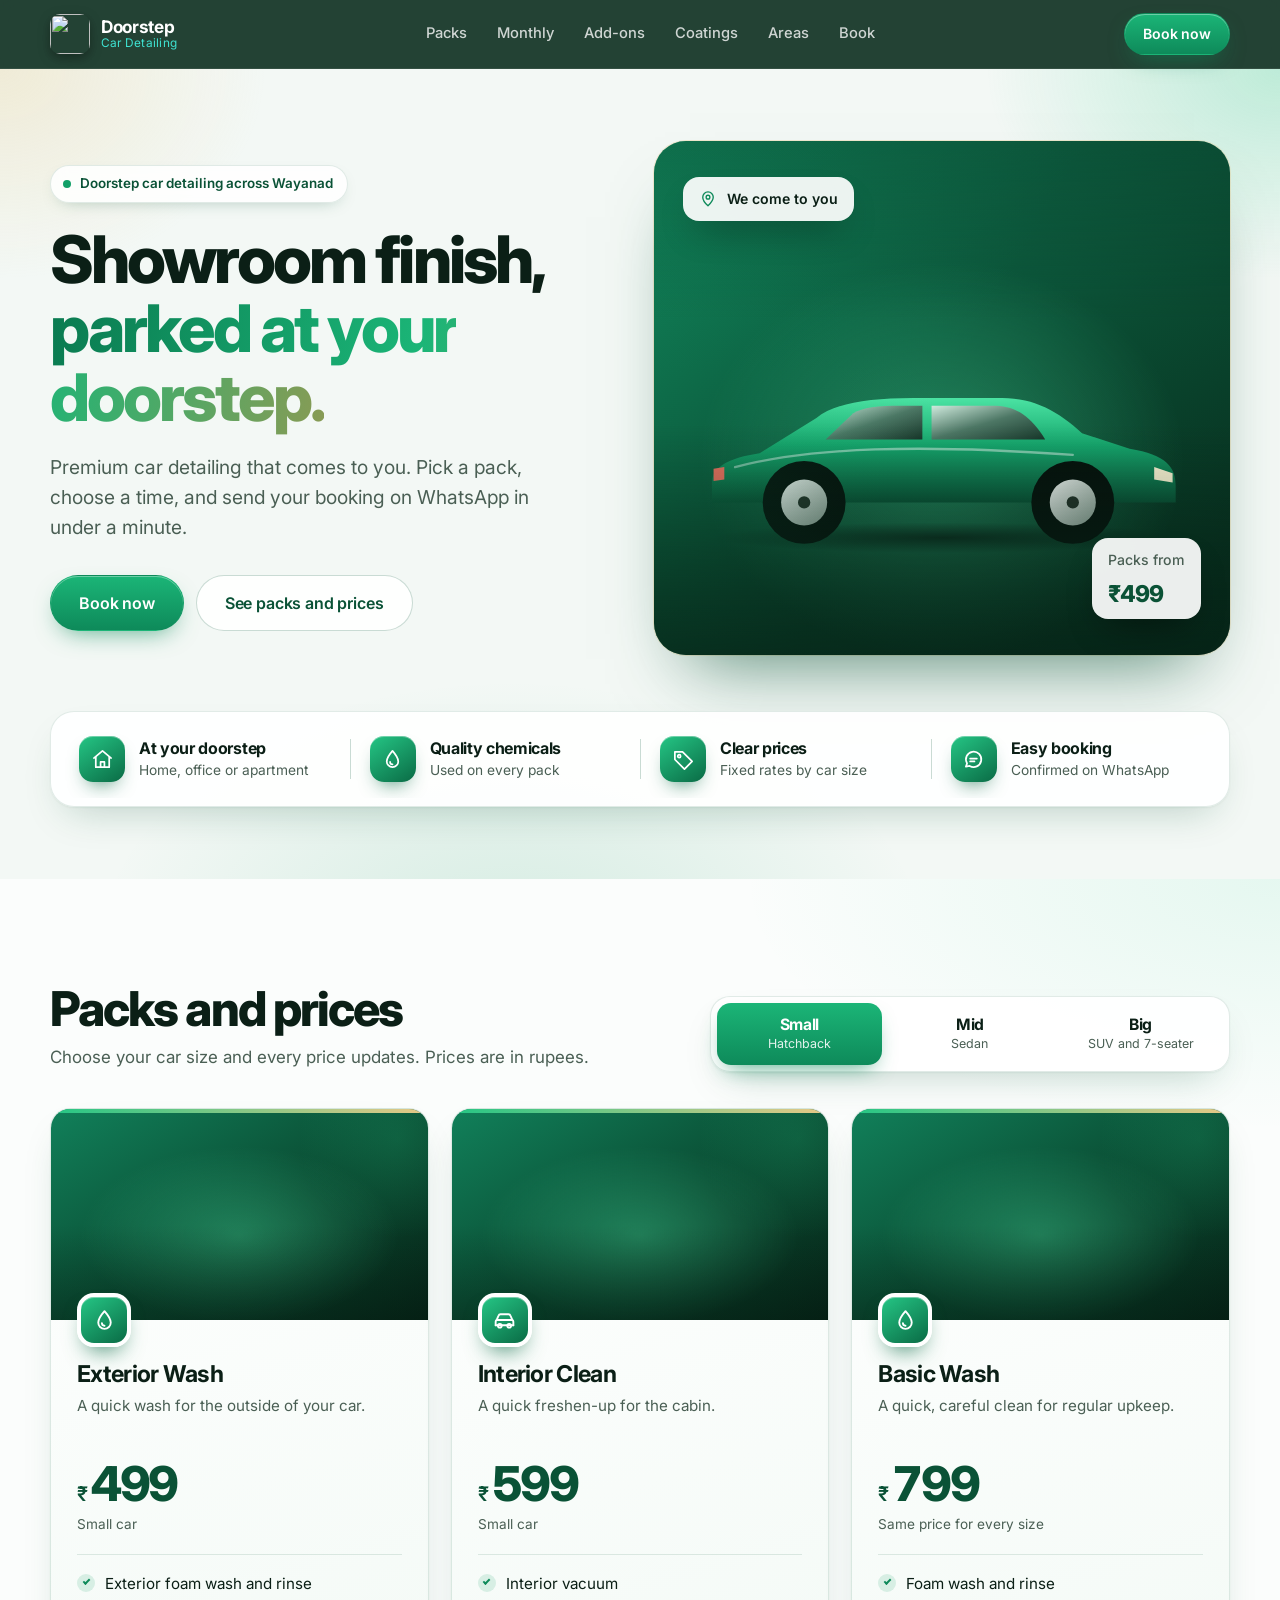
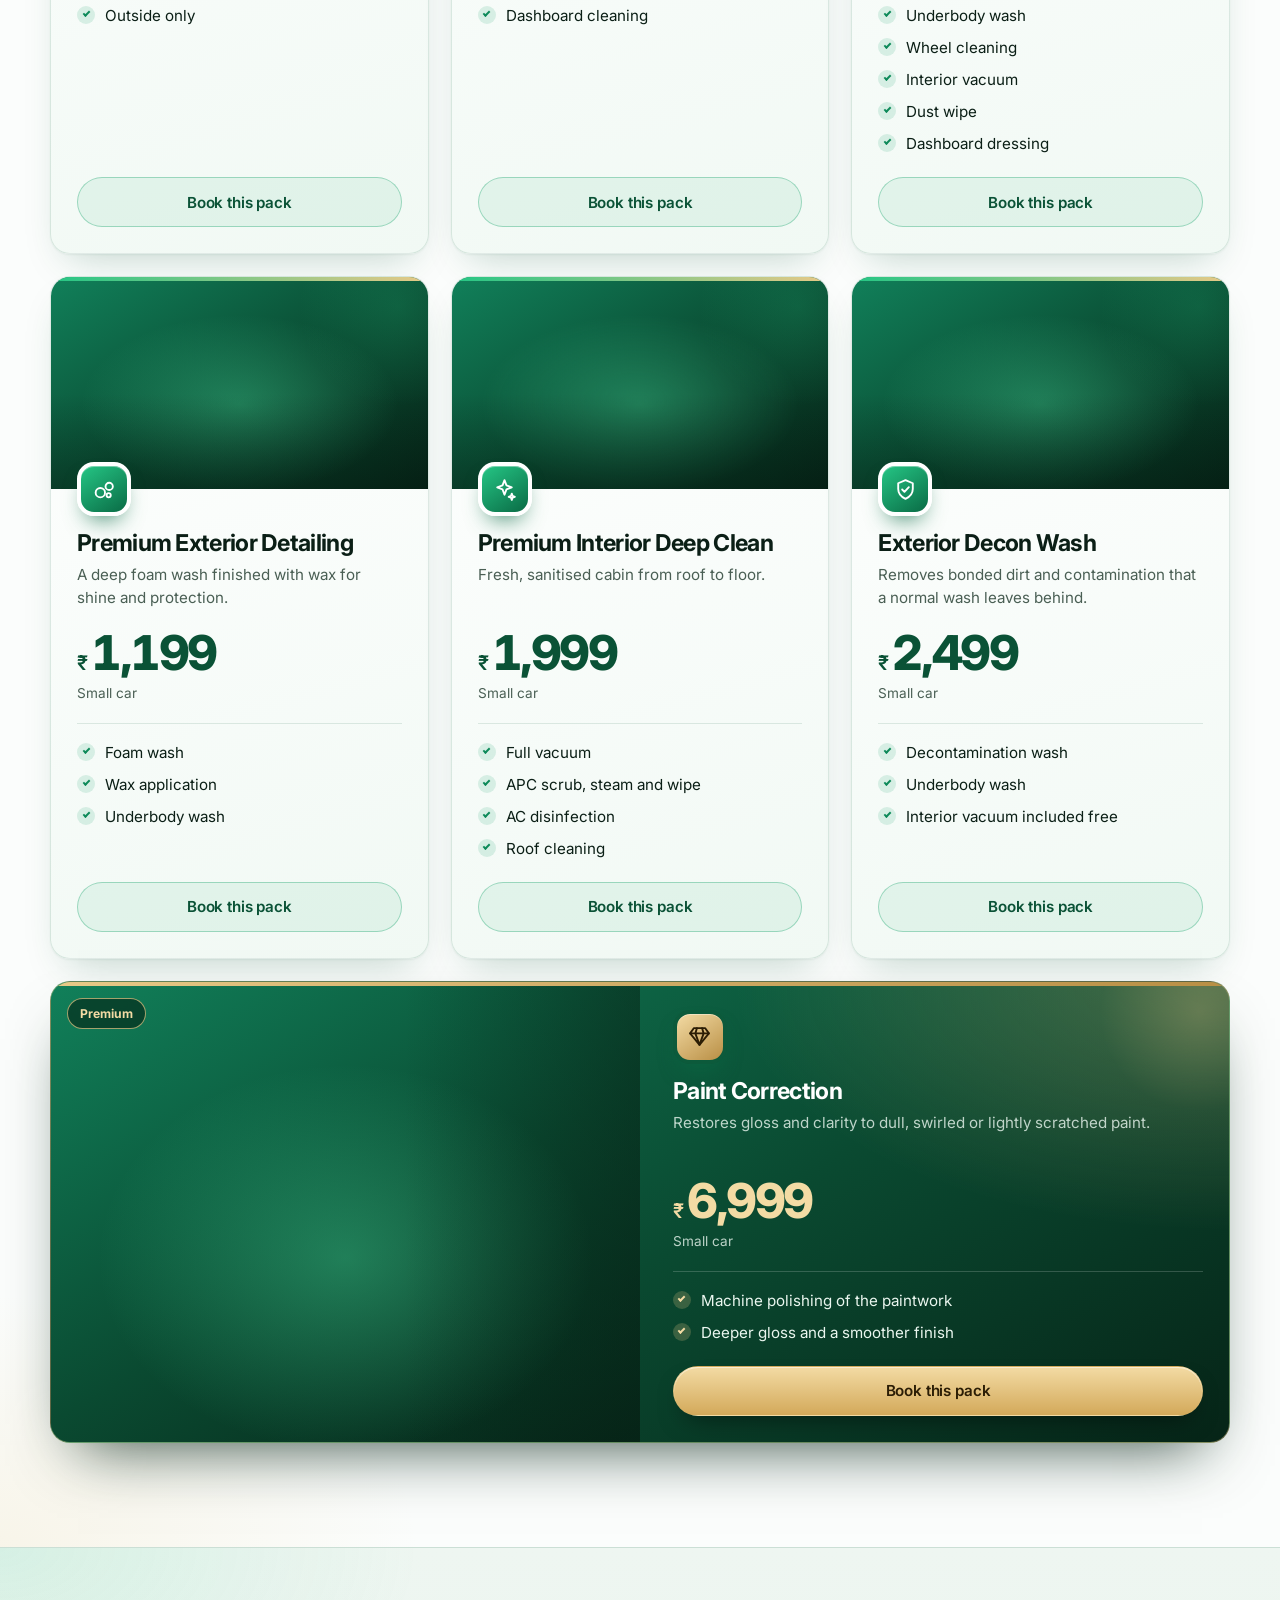
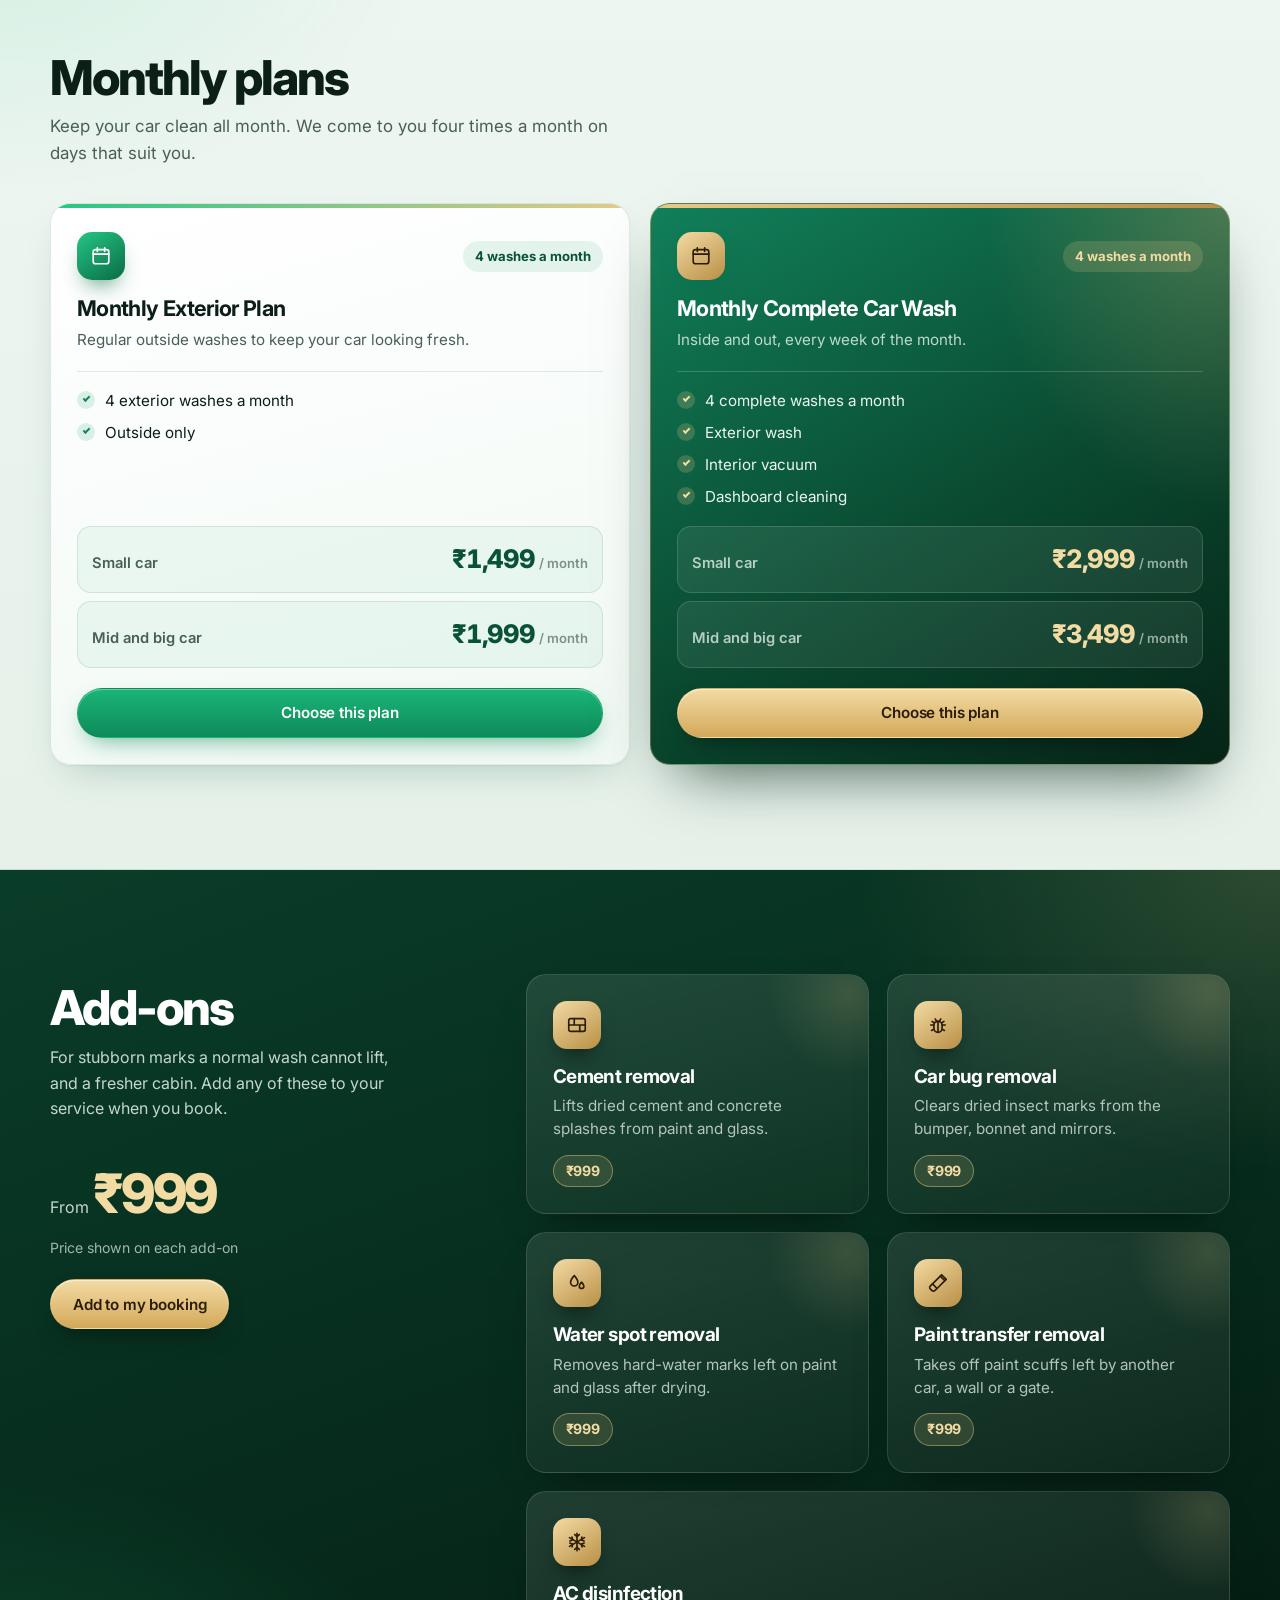
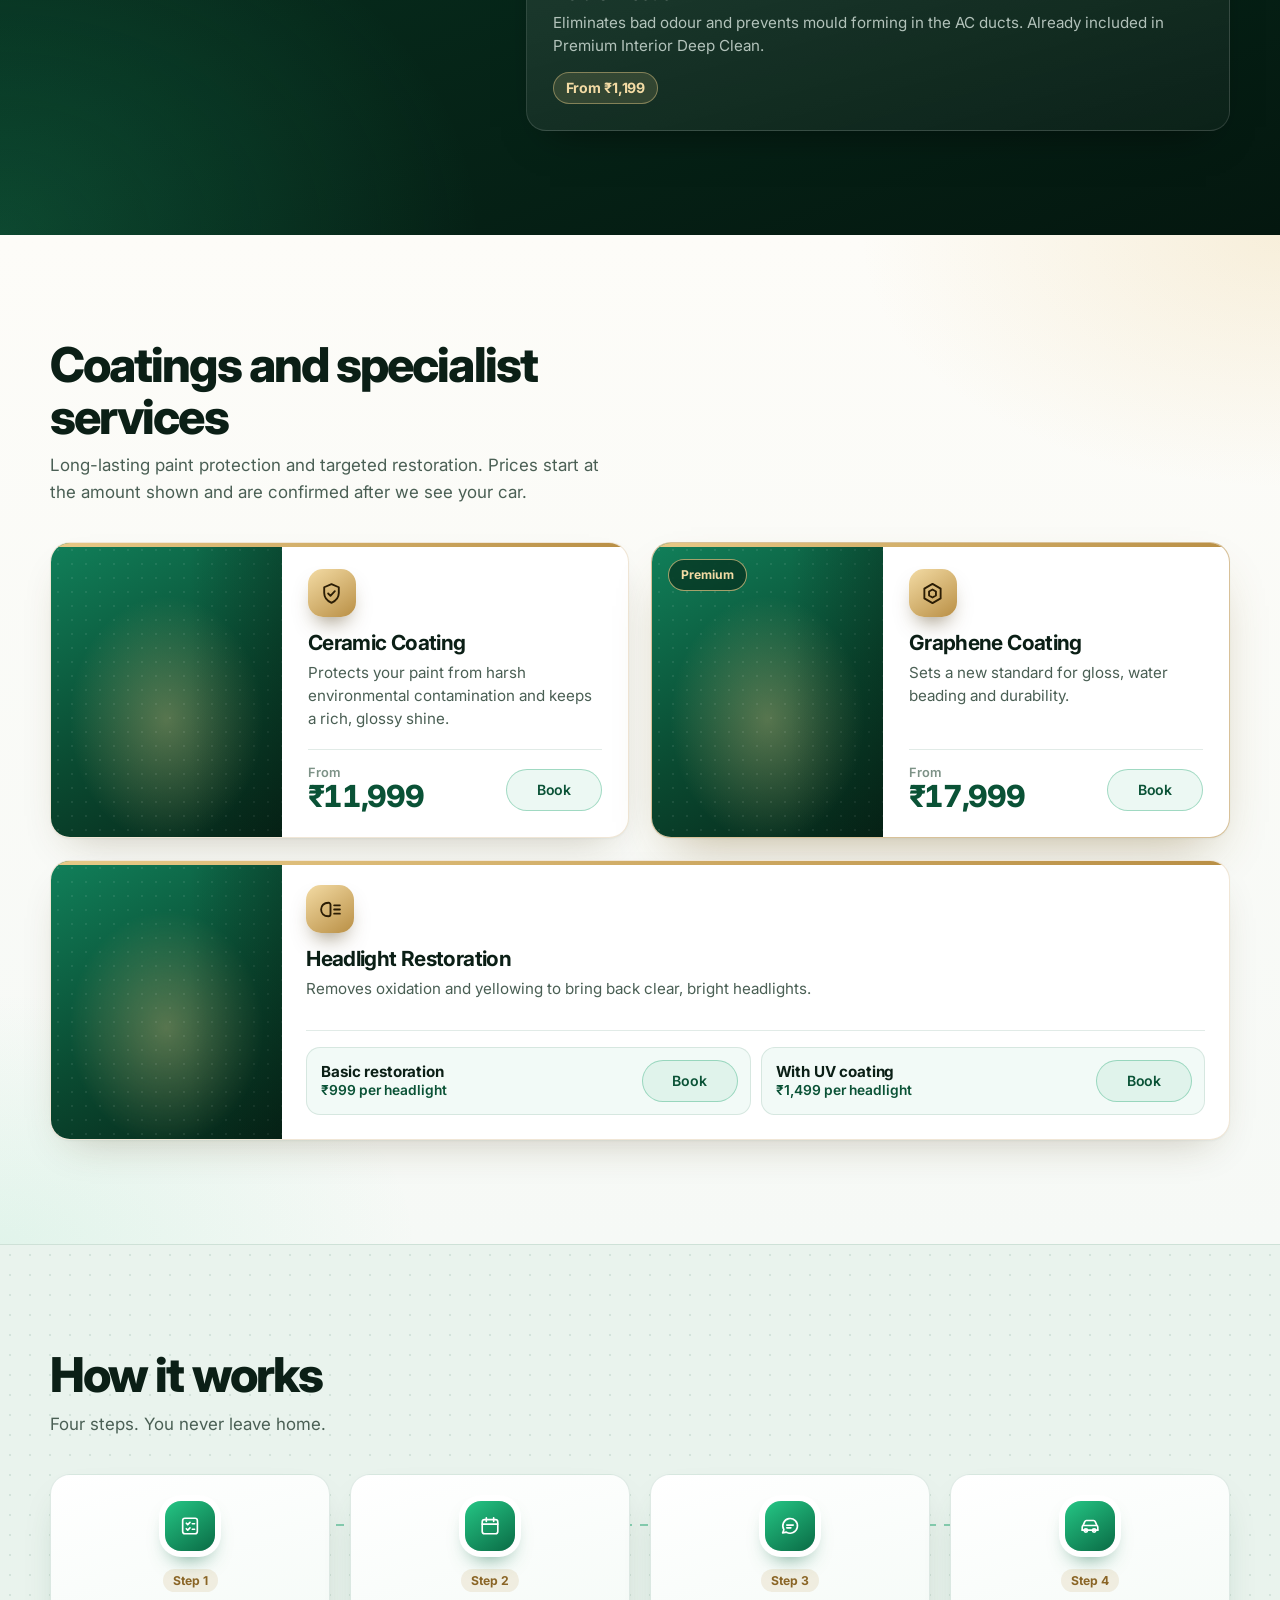
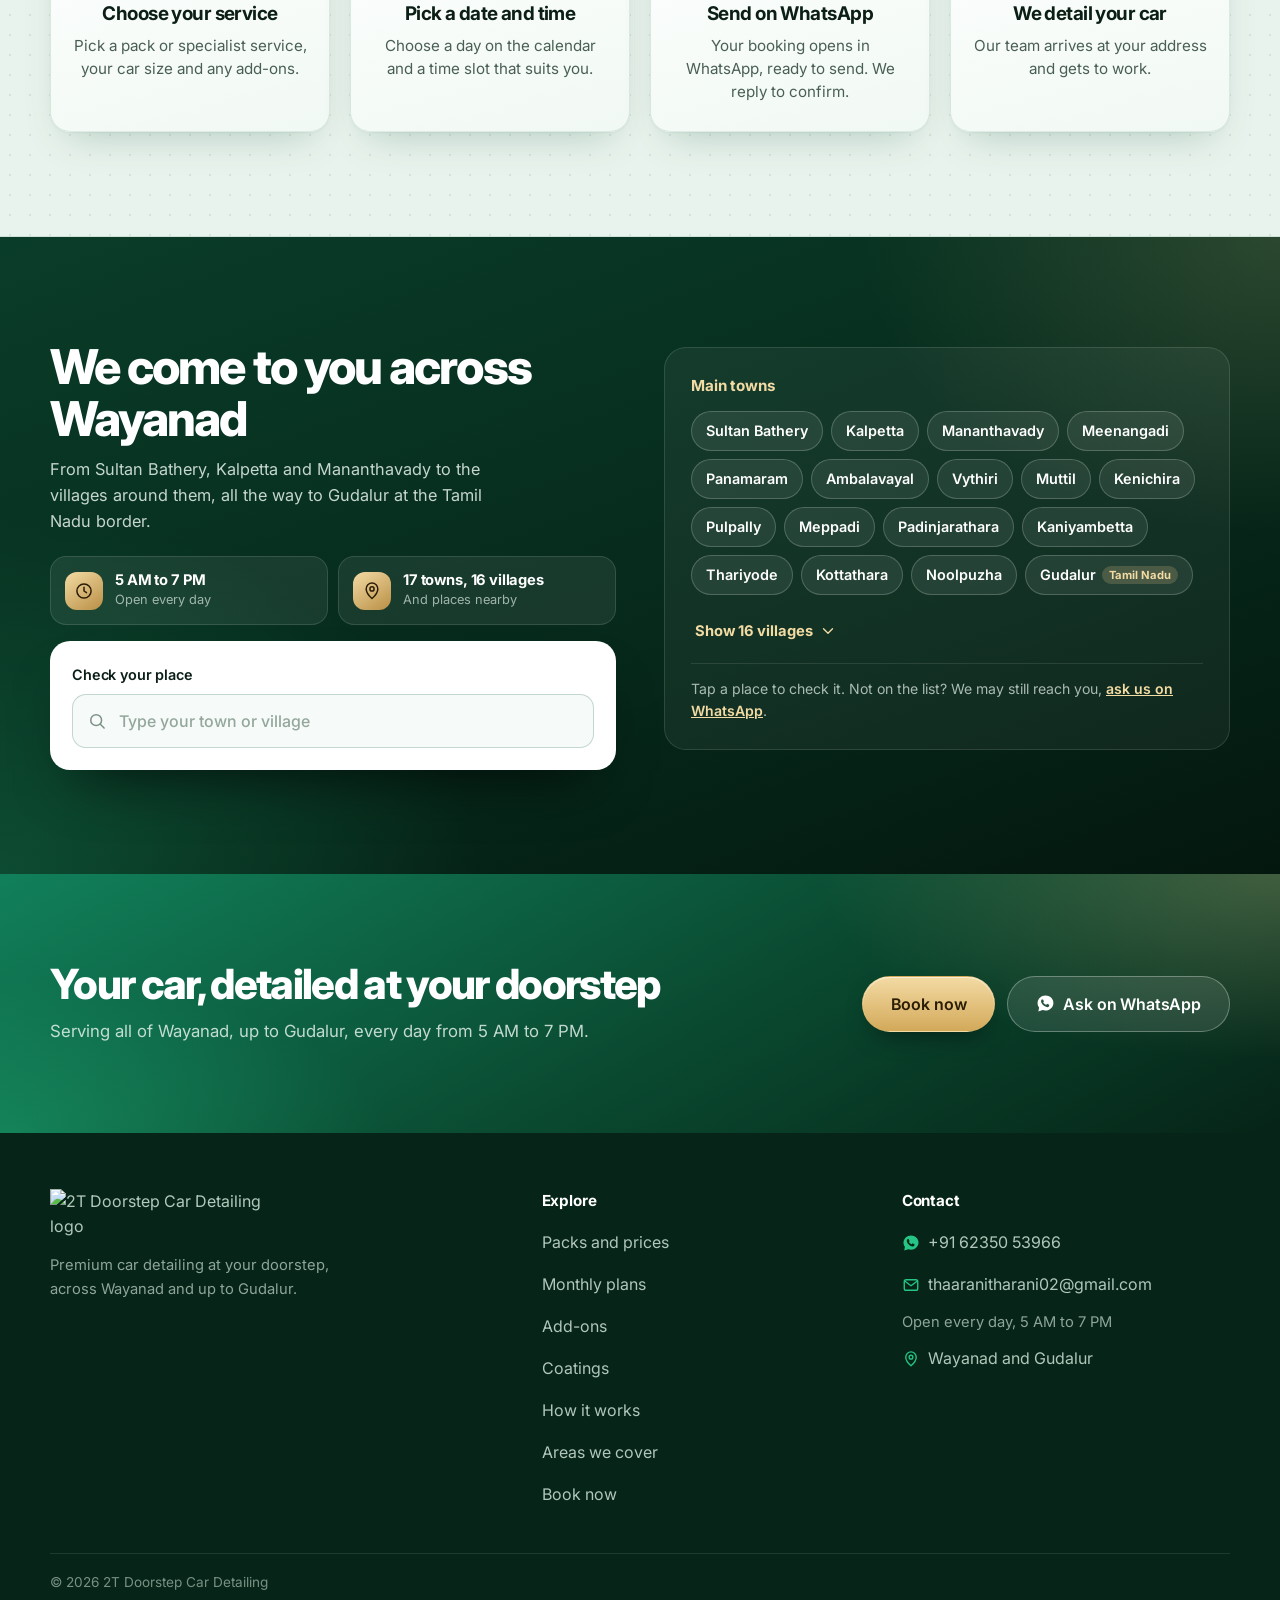
==== commit 7367b25e: "Add files via upload" ====
--- a/index.html
+++ b/index.html
@@ -4,7 +4,7 @@
   <meta charset="utf-8">
   <meta name="viewport" content="width=device-width, initial-scale=1">
   <title>Doorstep Car Wash &amp; Detailing in Wayanad | 2T Doorstep Car Detailing</title>
-  <meta name="description" content="Car wash and detailing at your doorstep in Sultan Bathery, Kalpetta, Mananthavady and across Wayanad up to Gudalur. Packs from ₹799, ceramic coating, paint correction. Open daily 5 AM to 7 PM. Book on WhatsApp.">
+  <meta name="description" content="Car wash and detailing at your doorstep in Sultan Bathery, Kalpetta, Mananthavady and across Wayanad up to Gudalur. Washes from ₹499, monthly plans, ceramic coating and paint correction. Open daily 5 AM to 7 PM. Book on WhatsApp.">
   <link rel="canonical" href="https://2tdoorstepcardetailing.in/">
   <meta name="robots" content="index, follow, max-image-preview:large">
   <meta name="geo.region" content="IN-KL">
@@ -13,7 +13,7 @@
   <meta property="og:site_name" content="2T Doorstep Car Detailing">
   <meta property="og:locale" content="en_IN">
   <meta property="og:title" content="Doorstep Car Wash &amp; Detailing in Wayanad | 2T Doorstep Car Detailing">
-  <meta property="og:description" content="Car wash and detailing at your doorstep in Sultan Bathery, Kalpetta, Mananthavady and across Wayanad up to Gudalur. Packs from ₹799, ceramic coating, paint correction. Open daily 5 AM to 7 PM. Book on WhatsApp.">
+  <meta property="og:description" content="Car wash and detailing at your doorstep in Sultan Bathery, Kalpetta, Mananthavady and across Wayanad up to Gudalur. Washes from ₹499, monthly plans, ceramic coating and paint correction. Open daily 5 AM to 7 PM. Book on WhatsApp.">
   <meta property="og:url" content="https://2tdoorstepcardetailing.in/">
   <meta property="og:image" content="https://res.cloudinary.com/dmr5kchzw/image/upload/e_trim:10/c_pad,w_1200,h_630,b_rgb:06281a/f_jpg,q_85/v1794132163/a_sleek_modern_minimal_high_contrast_logo_on_a_aia7uw.png">
   <meta property="og:image:width" content="1200">
@@ -21,7 +21,7 @@
   <meta property="og:image:alt" content="2T Doorstep Car Detailing logo">
   <meta name="twitter:card" content="summary_large_image">
   <meta name="twitter:title" content="Doorstep Car Wash &amp; Detailing in Wayanad | 2T Doorstep Car Detailing">
-  <meta name="twitter:description" content="Car wash and detailing at your doorstep in Sultan Bathery, Kalpetta, Mananthavady and across Wayanad up to Gudalur. Packs from ₹799, ceramic coating, paint correction. Open daily 5 AM to 7 PM. Book on WhatsApp.">
+  <meta name="twitter:description" content="Car wash and detailing at your doorstep in Sultan Bathery, Kalpetta, Mananthavady and across Wayanad up to Gudalur. Washes from ₹499, monthly plans, ceramic coating and paint correction. Open daily 5 AM to 7 PM. Book on WhatsApp.">
   <meta name="twitter:image" content="https://res.cloudinary.com/dmr5kchzw/image/upload/e_trim:10/c_pad,w_1200,h_630,b_rgb:06281a/f_jpg,q_85/v1794132163/a_sleek_modern_minimal_high_contrast_logo_on_a_aia7uw.png">
   <script type="application/ld+json">
 {
@@ -36,7 +36,7 @@
     "image": "https://res.cloudinary.com/dmr5kchzw/image/upload/e_trim:10/c_pad,w_1200,h_630,b_rgb:06281a/f_jpg,q_85/v1794132163/a_sleek_modern_minimal_high_contrast_logo_on_a_aia7uw.png",
     "telephone": "+916235053966",
     "email": "thaaranitharani02@gmail.com",
-    "priceRange": "₹799 - ₹17,999",
+    "priceRange": "₹499 - ₹17,999",
     "currenciesAccepted": "INR",
     "address": {
       "@type": "PostalAddress",
@@ -210,6 +210,34 @@
               "@type": "Offer",
               "itemOffered": {
                 "@type": "Service",
+                "name": "Exterior Wash"
+              },
+              "priceCurrency": "INR",
+              "priceSpecification": {
+                "@type": "PriceSpecification",
+                "priceCurrency": "INR",
+                "minPrice": 499,
+                "maxPrice": 599
+              }
+            },
+            {
+              "@type": "Offer",
+              "itemOffered": {
+                "@type": "Service",
+                "name": "Interior Clean"
+              },
+              "priceCurrency": "INR",
+              "priceSpecification": {
+                "@type": "PriceSpecification",
+                "priceCurrency": "INR",
+                "minPrice": 599,
+                "maxPrice": 699
+              }
+            },
+            {
+              "@type": "Offer",
+              "itemOffered": {
+                "@type": "Service",
                 "name": "Basic Wash"
               },
               "priceCurrency": "INR",
@@ -219,7 +247,21 @@
               "@type": "Offer",
               "itemOffered": {
                 "@type": "Service",
-                "name": "Interior Deep Clean"
+                "name": "Premium Exterior Detailing"
+              },
+              "priceCurrency": "INR",
+              "priceSpecification": {
+                "@type": "PriceSpecification",
+                "priceCurrency": "INR",
+                "minPrice": 1199,
+                "maxPrice": 1799
+              }
+            },
+            {
+              "@type": "Offer",
+              "itemOffered": {
+                "@type": "Service",
+                "name": "Premium Interior Deep Clean"
               },
               "priceCurrency": "INR",
               "priceSpecification": {
@@ -233,20 +275,6 @@
               "@type": "Offer",
               "itemOffered": {
                 "@type": "Service",
-                "name": "Exterior Detailing"
-              },
-              "priceCurrency": "INR",
-              "priceSpecification": {
-                "@type": "PriceSpecification",
-                "priceCurrency": "INR",
-                "minPrice": 1199,
-                "maxPrice": 1799
-              }
-            },
-            {
-              "@type": "Offer",
-              "itemOffered": {
-                "@type": "Service",
                 "name": "Exterior Decon Wash"
               },
               "priceCurrency": "INR",
@@ -269,6 +297,42 @@
                 "priceCurrency": "INR",
                 "minPrice": 6999,
                 "maxPrice": 9999
+              }
+            }
+          ]
+        },
+        {
+          "@type": "OfferCatalog",
+          "name": "Monthly plans",
+          "itemListElement": [
+            {
+              "@type": "Offer",
+              "itemOffered": {
+                "@type": "Service",
+                "name": "Monthly Exterior Plan",
+                "description": "4 washes a month"
+              },
+              "priceSpecification": {
+                "@type": "UnitPriceSpecification",
+                "priceCurrency": "INR",
+                "minPrice": 1499,
+                "maxPrice": 1999,
+                "unitText": "month"
+              }
+            },
+            {
+              "@type": "Offer",
+              "itemOffered": {
+                "@type": "Service",
+                "name": "Monthly Complete Car Wash",
+                "description": "4 washes a month"
+              },
+              "priceSpecification": {
+                "@type": "UnitPriceSpecification",
+                "priceCurrency": "INR",
+                "minPrice": 2999,
+                "maxPrice": 3499,
+                "unitText": "month"
               }
             }
           ]
@@ -469,6 +533,7 @@
     </a>
     <nav class="nav" aria-label="Main">
       <a href="#packs">Packs</a>
+      <a href="#monthly">Monthly</a>
       <a href="#addons">Add-ons</a>
       <a href="#specialist">Coatings</a>
       <a href="#areas">Areas</a>
@@ -485,6 +550,7 @@
   <div class="mobile-menu" id="mobileMenu" hidden>
     <nav class="wrap mobile-nav" aria-label="Mobile">
       <a href="#packs"><svg class="ic"><use href="#i-tag"/></svg>Packs and prices<svg class="ic chev"><use href="#i-right"/></svg></a>
+      <a href="#monthly"><svg class="ic"><use href="#i-cal"/></svg>Monthly plans<svg class="ic chev"><use href="#i-right"/></svg></a>
       <a href="#addons"><svg class="ic"><use href="#i-sparkle"/></svg>Add-ons<svg class="ic chev"><use href="#i-right"/></svg></a>
       <a href="#specialist"><svg class="ic"><use href="#i-shield"/></svg>Coatings and specialist services<svg class="ic chev"><use href="#i-right"/></svg></a>
       <a href="#how"><svg class="ic"><use href="#i-list"/></svg>How it works<svg class="ic chev"><use href="#i-right"/></svg></a>
@@ -584,6 +650,34 @@
 
       <div class="pack-grid">
 
+        <article class="pack reveal" data-pack="Exterior Wash" data-icon="i-drop">
+          <figure class="pack-media"><img src="https://images.unsplash.com/photo-1608506375591-b90e1f955e4b?auto=format&fit=crop&w=900&h=560&q=75" alt="Foam being sprayed onto a car during an exterior wash" width="900" height="560" loading="lazy" onerror="this.parentNode.classList.add('no-img');this.remove()"></figure>
+          <span class="pack-icon"><svg class="ic"><use href="#i-drop"/></svg></span>
+          <h3>Exterior Wash</h3>
+          <p class="pack-desc">A quick wash for the outside of your car.</p>
+          <p class="price"><span class="rs">₹</span><span class="amt"></span></p>
+          <p class="price-note js-size-note">Small car</p>
+          <ul class="ticks">
+            <li>Exterior foam wash and rinse</li>
+            <li>Outside only</li>
+          </ul>
+          <a class="btn btn-outline js-book-pack" href="/book?service=Exterior%20Wash">Book this pack</a>
+        </article>
+
+        <article class="pack reveal" data-pack="Interior Clean" data-icon="i-car">
+          <figure class="pack-media"><img src="https://images.unsplash.com/photo-1752552055661-fbb9ef5398fe?auto=format&fit=crop&w=900&h=560&q=75" alt="A clean car dashboard and air vent" width="900" height="560" loading="lazy" onerror="this.parentNode.classList.add('no-img');this.remove()"></figure>
+          <span class="pack-icon"><svg class="ic"><use href="#i-car"/></svg></span>
+          <h3>Interior Clean</h3>
+          <p class="pack-desc">A quick freshen-up for the cabin.</p>
+          <p class="price"><span class="rs">₹</span><span class="amt"></span></p>
+          <p class="price-note js-size-note">Small car</p>
+          <ul class="ticks">
+            <li>Interior vacuum</li>
+            <li>Dashboard cleaning</li>
+          </ul>
+          <a class="btn btn-outline js-book-pack" href="/book?service=Interior%20Clean">Book this pack</a>
+        </article>
+
         <article class="pack reveal" data-pack="Basic Wash" data-icon="i-drop">
           <figure class="pack-media"><img src="https://images.unsplash.com/photo-1769641156615-5d561513b3fa?auto=format&fit=crop&w=900&h=560&q=75" alt="A car being washed with soap and water" width="900" height="560" loading="lazy" onerror="this.parentNode.classList.add('no-img');this.remove()"></figure>
           <span class="pack-icon"><svg class="ic"><use href="#i-drop"/></svg></span>
@@ -602,10 +696,25 @@
           <a class="btn btn-outline js-book-pack" href="/book?service=Basic%20Wash">Book this pack</a>
         </article>
 
-        <article class="pack reveal" data-pack="Interior Deep Clean" data-icon="i-sparkle">
+        <article class="pack reveal" data-pack="Premium Exterior Detailing" data-icon="i-bubbles">
+          <figure class="pack-media"><img src="https://images.unsplash.com/photo-1633014041037-f5446fb4ce99?auto=format&fit=crop&w=900&h=560&q=75" alt="A car covered in foam during a wash" width="900" height="560" loading="lazy" onerror="this.parentNode.classList.add('no-img');this.remove()"></figure>
+          <span class="pack-icon"><svg class="ic"><use href="#i-bubbles"/></svg></span>
+          <h3>Premium Exterior Detailing</h3>
+          <p class="pack-desc">A deep foam wash finished with wax for shine and protection.</p>
+          <p class="price"><span class="rs">₹</span><span class="amt">1,199</span></p>
+          <p class="price-note js-size-note">Small car</p>
+          <ul class="ticks">
+            <li>Foam wash</li>
+            <li>Wax application</li>
+            <li>Underbody wash</li>
+          </ul>
+          <a class="btn btn-outline js-book-pack" href="/book?service=Premium%20Exterior%20Detailing">Book this pack</a>
+        </article>
+
+        <article class="pack reveal" data-pack="Premium Interior Deep Clean" data-icon="i-sparkle">
           <figure class="pack-media"><img src="https://images.unsplash.com/photo-1746079074447-73c1bc30bf70?auto=format&fit=crop&w=900&h=560&q=75" alt="A car interior being steam cleaned" width="900" height="560" loading="lazy" onerror="this.parentNode.classList.add('no-img');this.remove()"></figure>
           <span class="pack-icon"><svg class="ic"><use href="#i-sparkle"/></svg></span>
-          <h3>Interior Deep Clean</h3>
+          <h3>Premium Interior Deep Clean</h3>
           <p class="pack-desc">Fresh, sanitised cabin from roof to floor.</p>
           <p class="price"><span class="rs">₹</span><span class="amt">1,999</span></p>
           <p class="price-note js-size-note">Small car</p>
@@ -615,22 +724,7 @@
             <li>AC disinfection</li>
             <li>Roof cleaning</li>
           </ul>
-          <a class="btn btn-outline js-book-pack" href="/book?service=Interior%20Deep%20Clean">Book this pack</a>
-        </article>
-
-        <article class="pack reveal" data-pack="Exterior Detailing" data-icon="i-bubbles">
-          <figure class="pack-media"><img src="https://images.unsplash.com/photo-1633014041037-f5446fb4ce99?auto=format&fit=crop&w=900&h=560&q=75" alt="A car covered in foam during a wash" width="900" height="560" loading="lazy" onerror="this.parentNode.classList.add('no-img');this.remove()"></figure>
-          <span class="pack-icon"><svg class="ic"><use href="#i-bubbles"/></svg></span>
-          <h3>Exterior Detailing</h3>
-          <p class="pack-desc">A deep foam wash finished with wax for shine and protection.</p>
-          <p class="price"><span class="rs">₹</span><span class="amt">1,199</span></p>
-          <p class="price-note js-size-note">Small car</p>
-          <ul class="ticks">
-            <li>Foam wash</li>
-            <li>Wax application</li>
-            <li>Underbody wash</li>
-          </ul>
-          <a class="btn btn-outline js-book-pack" href="/book?service=Exterior%20Detailing">Book this pack</a>
+          <a class="btn btn-outline js-book-pack" href="/book?service=Premium%20Interior%20Deep%20Clean">Book this pack</a>
         </article>
 
         <article class="pack reveal" data-pack="Exterior Decon Wash" data-icon="i-shield">
@@ -663,6 +757,56 @@
           <a class="btn btn-gold js-book-pack" href="/book?service=Paint%20Correction">Book this pack</a>
         </article>
 
+      </div>
+    </div>
+  </section>
+
+  <!-- MONTHLY PLANS -->
+  <section class="section section-monthly" id="monthly">
+    <div class="wrap">
+      <div class="section-head reveal">
+        <div>
+          <h2>Monthly plans</h2>
+          <p class="muted">Keep your car clean all month. We come to you four times a month on days that suit you.</p>
+        </div>
+      </div>
+      <div class="plan-grid">
+        <article class="plan reveal">
+          <div class="plan-top">
+            <span class="plan-icon"><svg class="ic"><use href="#i-cal"/></svg></span>
+            <span class="plan-visits">4 washes a month</span>
+          </div>
+          <h3>Monthly Exterior Plan</h3>
+          <p class="plan-desc">Regular outside washes to keep your car looking fresh.</p>
+          <ul class="ticks">
+            <li>4 exterior washes a month</li>
+            <li>Outside only</li>
+          </ul>
+          <dl class="plan-prices">
+            <div><dt>Small car</dt><dd><span data-price-of="Monthly Exterior Plan" data-size="small">₹1,499</span><small>/ month</small></dd></div>
+            <div><dt>Mid and big car</dt><dd><span data-price-of="Monthly Exterior Plan" data-size="mid">₹1,999</span><small>/ month</small></dd></div>
+          </dl>
+          <a class="btn btn-primary js-book-service" href="/book?service=Monthly%20Exterior%20Plan">Choose this plan</a>
+        </article>
+        <article class="plan plan-feature reveal">
+          <div class="plan-top">
+            <span class="plan-icon"><svg class="ic"><use href="#i-cal"/></svg></span>
+            <span class="plan-visits">4 washes a month</span>
+          </div>
+          <h3>Monthly Complete Car Wash</h3>
+          <p class="plan-desc">Inside and out, every week of the month.</p>
+          <ul class="ticks">
+            <li>4 complete washes a month</li>
+            <li>Exterior wash</li>
+            <li>Interior vacuum</li>
+            <li>Dashboard cleaning</li>
+          </ul>
+          <dl class="plan-prices">
+            <div><dt>Small car</dt><dd><span data-price-of="Monthly Complete Car Wash" data-size="small">₹2,999</span><small>/ month</small></dd></div>
+            <div><dt>Mid and big car</dt><dd><span data-price-of="Monthly Complete Car Wash" data-size="mid">₹3,499</span><small>/ month</small></dd></div>
+          </dl>
+          <a class="btn btn-gold js-book-service" href="/book?service=Monthly%20Complete%20Car%20Wash">Choose this plan</a>
+        </article>
       </div>
     </div>
   </section>
@@ -706,7 +850,7 @@
         <li class="addon addon-wide reveal">
           <span class="addon-ic"><svg class="ic"><use href="#i-snow"/></svg></span>
           <h3>AC disinfection</h3>
-          <p>Eliminates bad odour and prevents mould forming in the AC ducts. Already included in Interior Deep Clean.</p>
+          <p>Eliminates bad odour and prevents mould forming in the AC ducts. Already included in Premium Interior Deep Clean.</p>
           <span class="addon-price" data-price-of="AC disinfection">From ₹1,199</span>
         </li>
       </ul>
@@ -909,6 +1053,7 @@
       <h3>Explore</h3>
       <ul>
         <li><a href="#packs">Packs and prices</a></li>
+        <li><a href="#monthly">Monthly plans</a></li>
         <li><a href="#addons">Add-ons</a></li>
         <li><a href="#specialist">Coatings</a></li>
         <li><a href="#how">How it works</a></li>
--- a/styles.css
+++ b/styles.css
@@ -349,6 +349,41 @@
 .villages-toggle[aria-expanded="true"] .ic { transform: rotate(180deg); }
 .area-note { margin-top: 10px; padding-top: 14px; border-top: 1px solid rgba(255, 255, 255, 0.1); font-size: 0.88rem; color: rgba(234, 246, 239, 0.7); }
 .area-note a { color: var(--gold-light); font-weight: 600; }
+
+/* ---------- Monthly plans ---------- */
+.section-monthly { background: radial-gradient(700px 400px at 0% 0%, rgba(37, 198, 133, 0.12), transparent 60%), linear-gradient(180deg, #eef6f1, #e6f1ea); border-block: 1px solid var(--line); }
+.plan-grid { display: grid; gap: 16px; }
+.plan {
+  position: relative; overflow: hidden; display: flex; flex-direction: column; padding: 24px 22px 22px;
+  background: linear-gradient(165deg, #fff, #f1f9f4); border: 1px solid var(--line); border-radius: var(--radius); box-shadow: var(--shadow);
+}
+.plan::before { content: ""; position: absolute; left: 0; right: 0; top: 0; height: 4px; background: linear-gradient(90deg, #25c685, #e7c987); }
+.plan-top { display: flex; align-items: center; justify-content: space-between; gap: 12px; margin-bottom: 16px; }
+.plan-icon { display: grid; place-items: center; width: 48px; height: 48px; border-radius: 15px; background: var(--grad-icon); color: #fff; box-shadow: 0 12px 22px -10px rgba(10, 107, 69, 0.8); }
+.plan-visits { padding: 5px 12px; border-radius: 999px; background: rgba(18, 160, 104, 0.1); color: var(--green-deep); font-size: 0.82rem; font-weight: 700; }
+.plan h3 { font-size: 1.35rem; line-height: 1.2; }
+.plan-desc { margin-top: 6px; color: var(--muted); font-size: 0.95rem; }
+.plan .ticks { flex: 0 0 auto; margin: 18px 0; }
+.plan-prices { display: grid; gap: 8px; margin: auto 0 20px; }
+.plan-prices div { display: flex; align-items: baseline; justify-content: space-between; gap: 12px; padding: 12px 14px; border-radius: 14px; background: rgba(18, 160, 104, 0.06); border: 1px solid var(--line); }
+.plan-prices dt { font-size: 0.92rem; color: var(--muted); font-weight: 600; }
+.plan-prices dd { display: flex; align-items: baseline; gap: 4px; }
+.plan-prices dd span { font-size: 1.6rem; font-weight: 800; letter-spacing: -0.045em; color: var(--green-deep); font-variant-numeric: tabular-nums; }
+.plan-prices dd small { font-size: 0.82rem; color: var(--soft); font-weight: 600; }
+.plan .btn { width: 100%; }
+.plan-feature { color: #eaf6ef; border-color: rgba(231, 201, 135, 0.4); background: radial-gradient(70% 90% at 100% 0%, rgba(231, 201, 135, 0.28), transparent 60%), var(--grad-dark); box-shadow: var(--shadow-dark); }
+.plan-feature::before { background: linear-gradient(90deg, #e7c987, #b98f45); }
+.plan-feature h3 { color: #fff; }
+.plan-feature .plan-desc { color: rgba(234, 246, 239, 0.8); }
+.plan-feature .plan-icon { background: linear-gradient(145deg, #f3dba4, #b98f45); color: #2b1d05; }
+.plan-feature .plan-visits { background: rgba(231, 201, 135, 0.18); color: var(--gold-light); }
+.plan-feature .ticks { border-top-color: rgba(255, 255, 255, 0.18); }
+.plan-feature .ticks li::before { background: rgba(231, 201, 135, 0.22); }
+.plan-feature .ticks li::after { border-color: var(--gold-light); }
+.plan-feature .plan-prices div { background: rgba(255, 255, 255, 0.07); border-color: rgba(255, 255, 255, 0.14); }
+.plan-feature .plan-prices dt { color: rgba(234, 246, 239, 0.75); }
+.plan-feature .plan-prices dd span { color: var(--gold-light); }
+.plan-feature .plan-prices dd small { color: rgba(234, 246, 239, 0.6); }
 
 .section-how { background-color: #e9f3ed; background-image: radial-gradient(rgba(15, 90, 59, 0.1) 1px, transparent 1.5px); background-size: 20px 20px; border-block: 1px solid var(--line); }
 .section-book { background: radial-gradient(700px 500px at 0% 0%, rgba(37, 198, 133, 0.14), transparent 60%), radial-gradient(700px 500px at 100% 100%, rgba(231, 201, 135, 0.22), transparent 60%), linear-gradient(180deg, #ffffff, #f3f8f5); }
@@ -762,6 +797,8 @@
 
 /* ================= Tablet: 600px and up ================= */
 @media (min-width: 600px) {
+  .plan-grid { grid-template-columns: 1fr 1fr; gap: 20px; }
+  .plan { padding: 28px 26px 26px; }
   .page-book .wizard-nav { position: static; margin: 28px 0 0; padding: 22px 0 0; background: none; backdrop-filter: none; -webkit-backdrop-filter: none; border-radius: 0; box-shadow: none; }
   .area-facts li { flex-direction: row; align-items: center; gap: 12px; }
   .area-check { padding: 22px; }
@@ -861,6 +898,7 @@
 
 /* ================= Laptop: 900px and up ================= */
 @media (min-width: 900px) {
+  .pack-grid .pack-feature { grid-column: 1 / -1; }
   .area-grid { grid-template-columns: 1fr 1fr; gap: 48px; align-items: start; }
   .area-list { margin-top: 6px; }
   .nav { display: flex; gap: 22px; }
